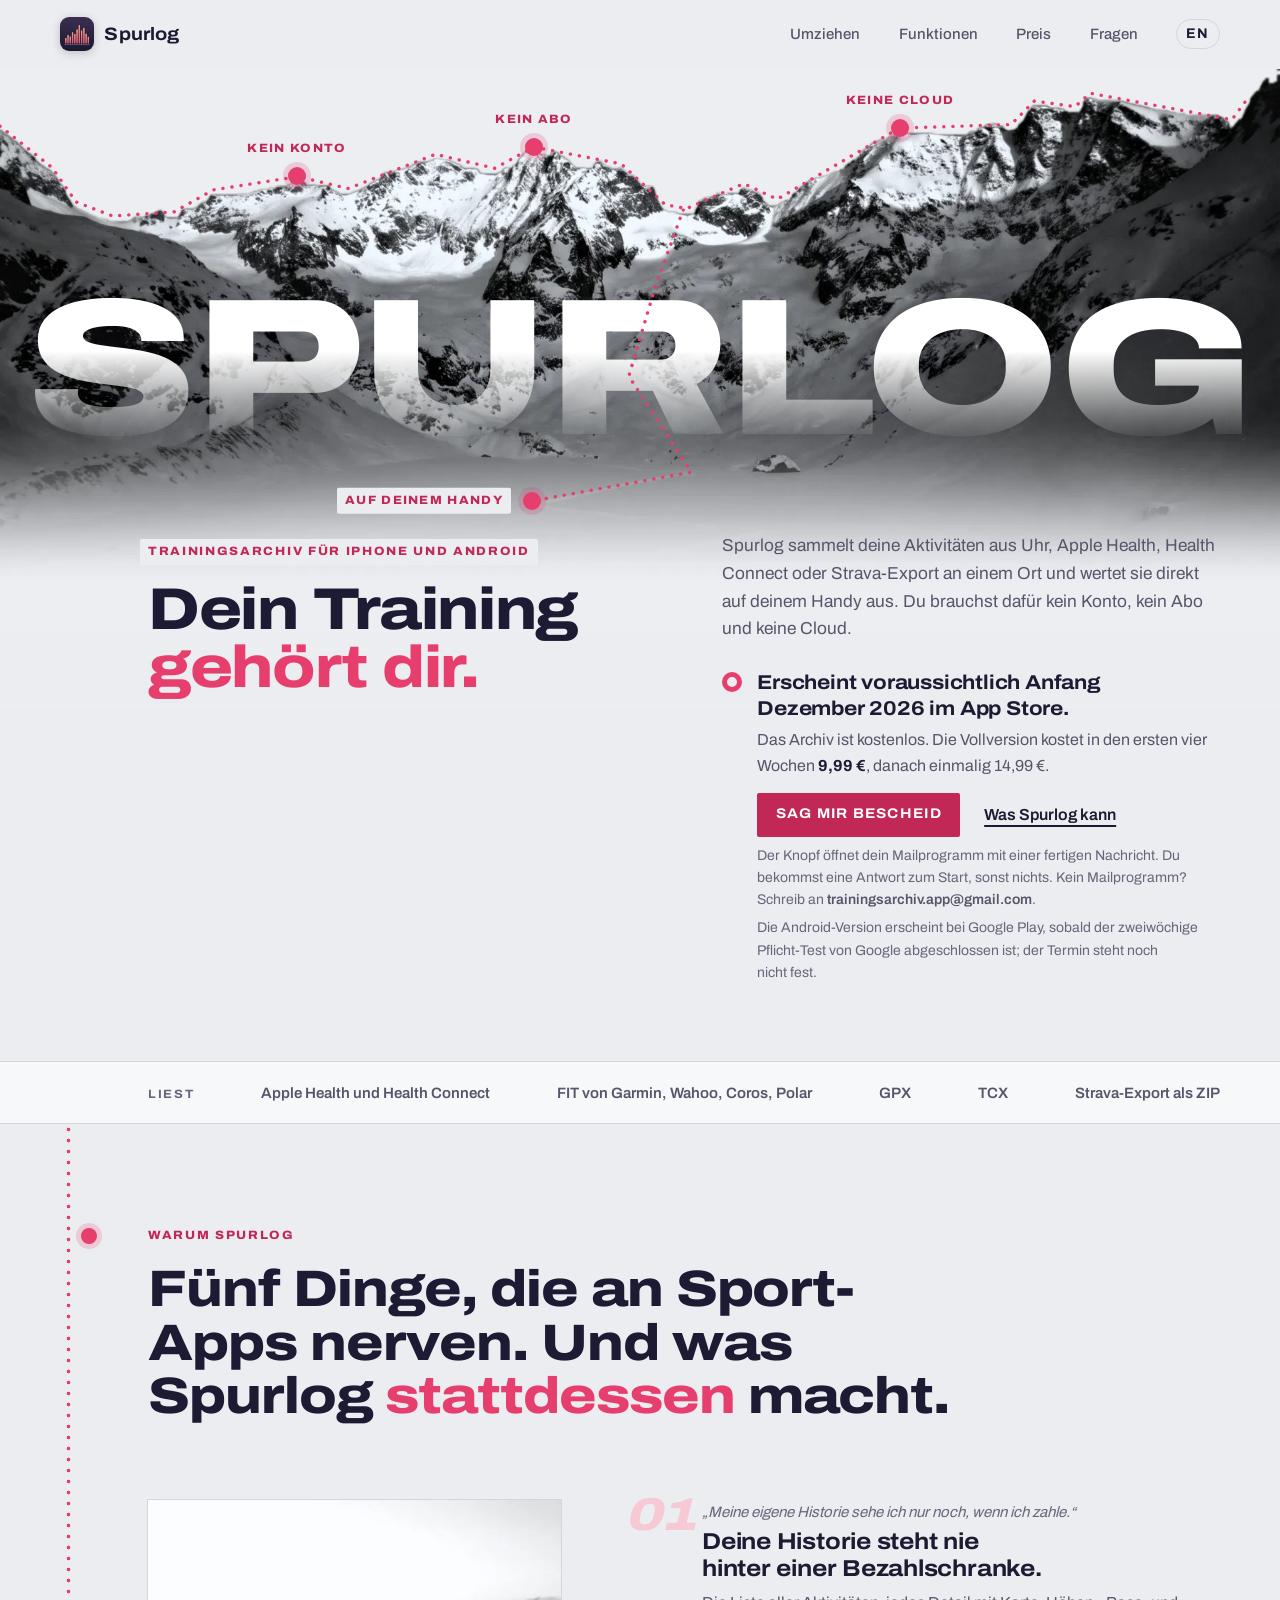
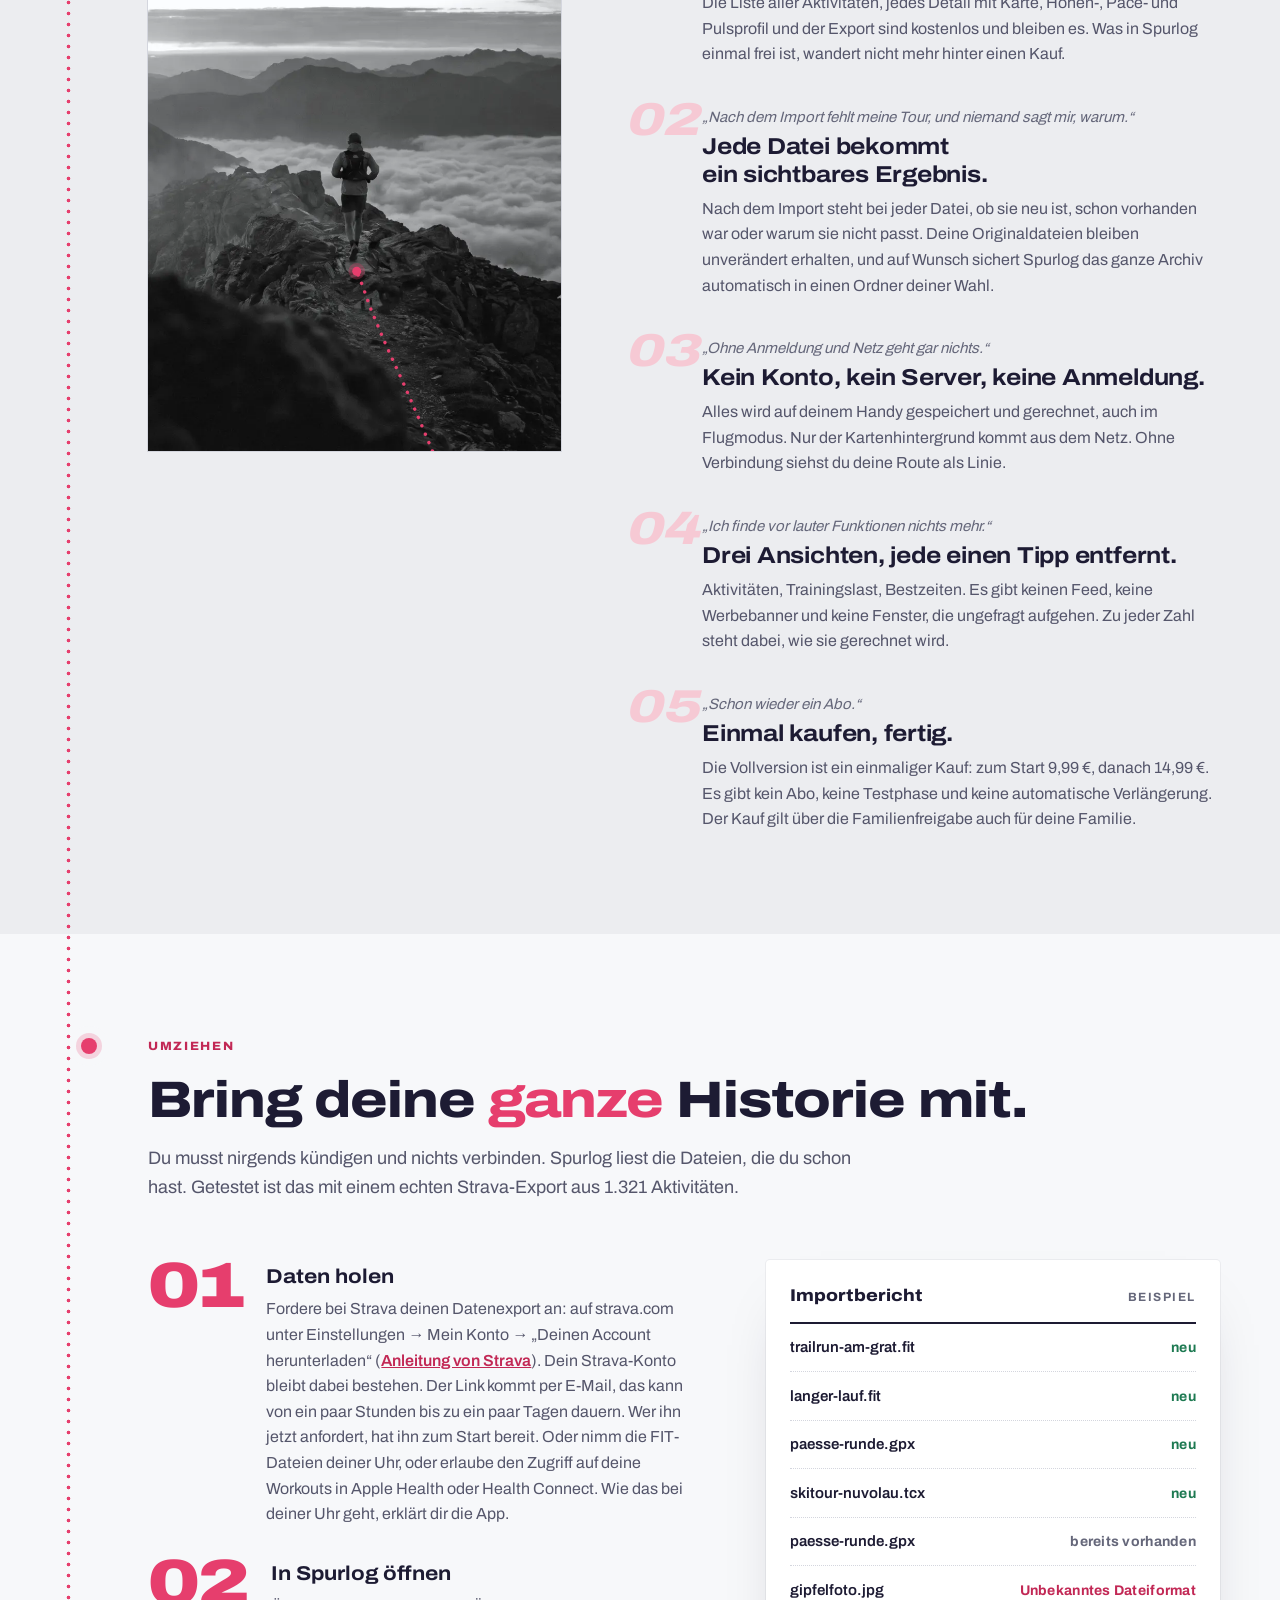
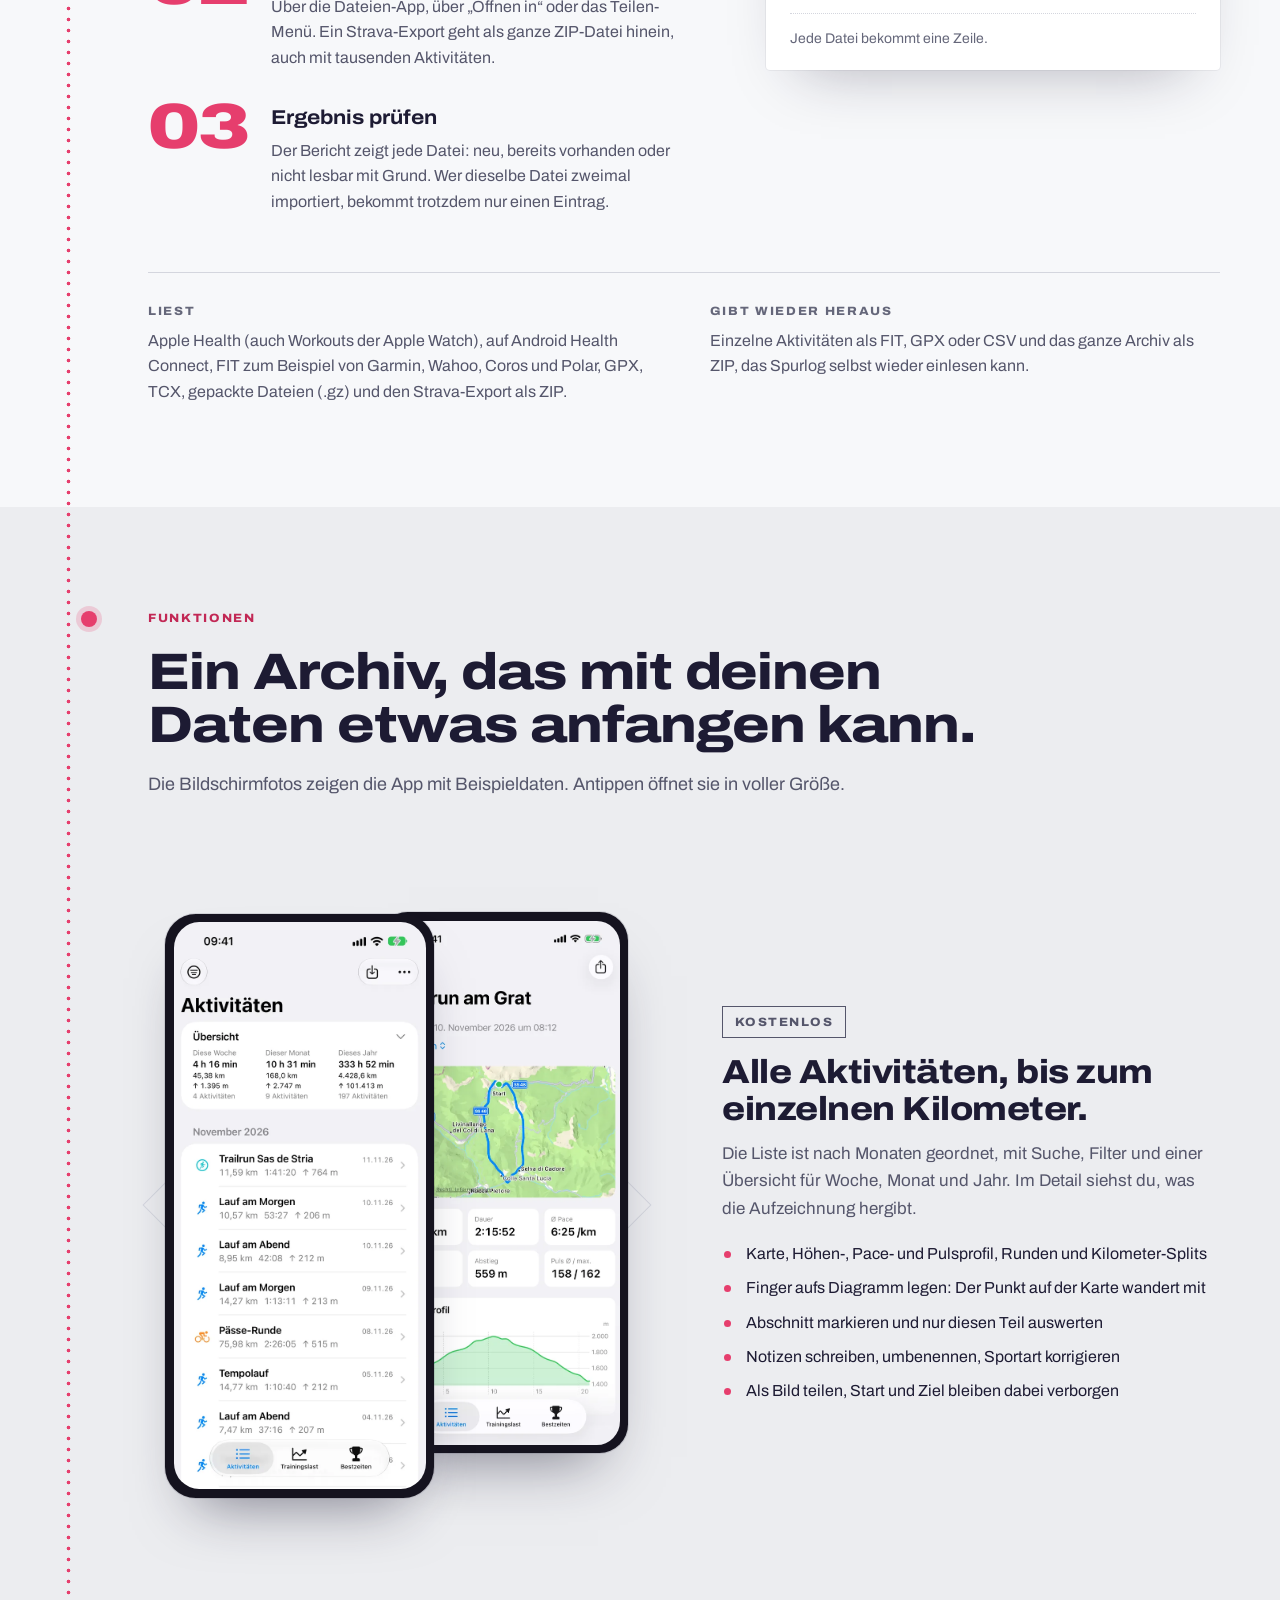
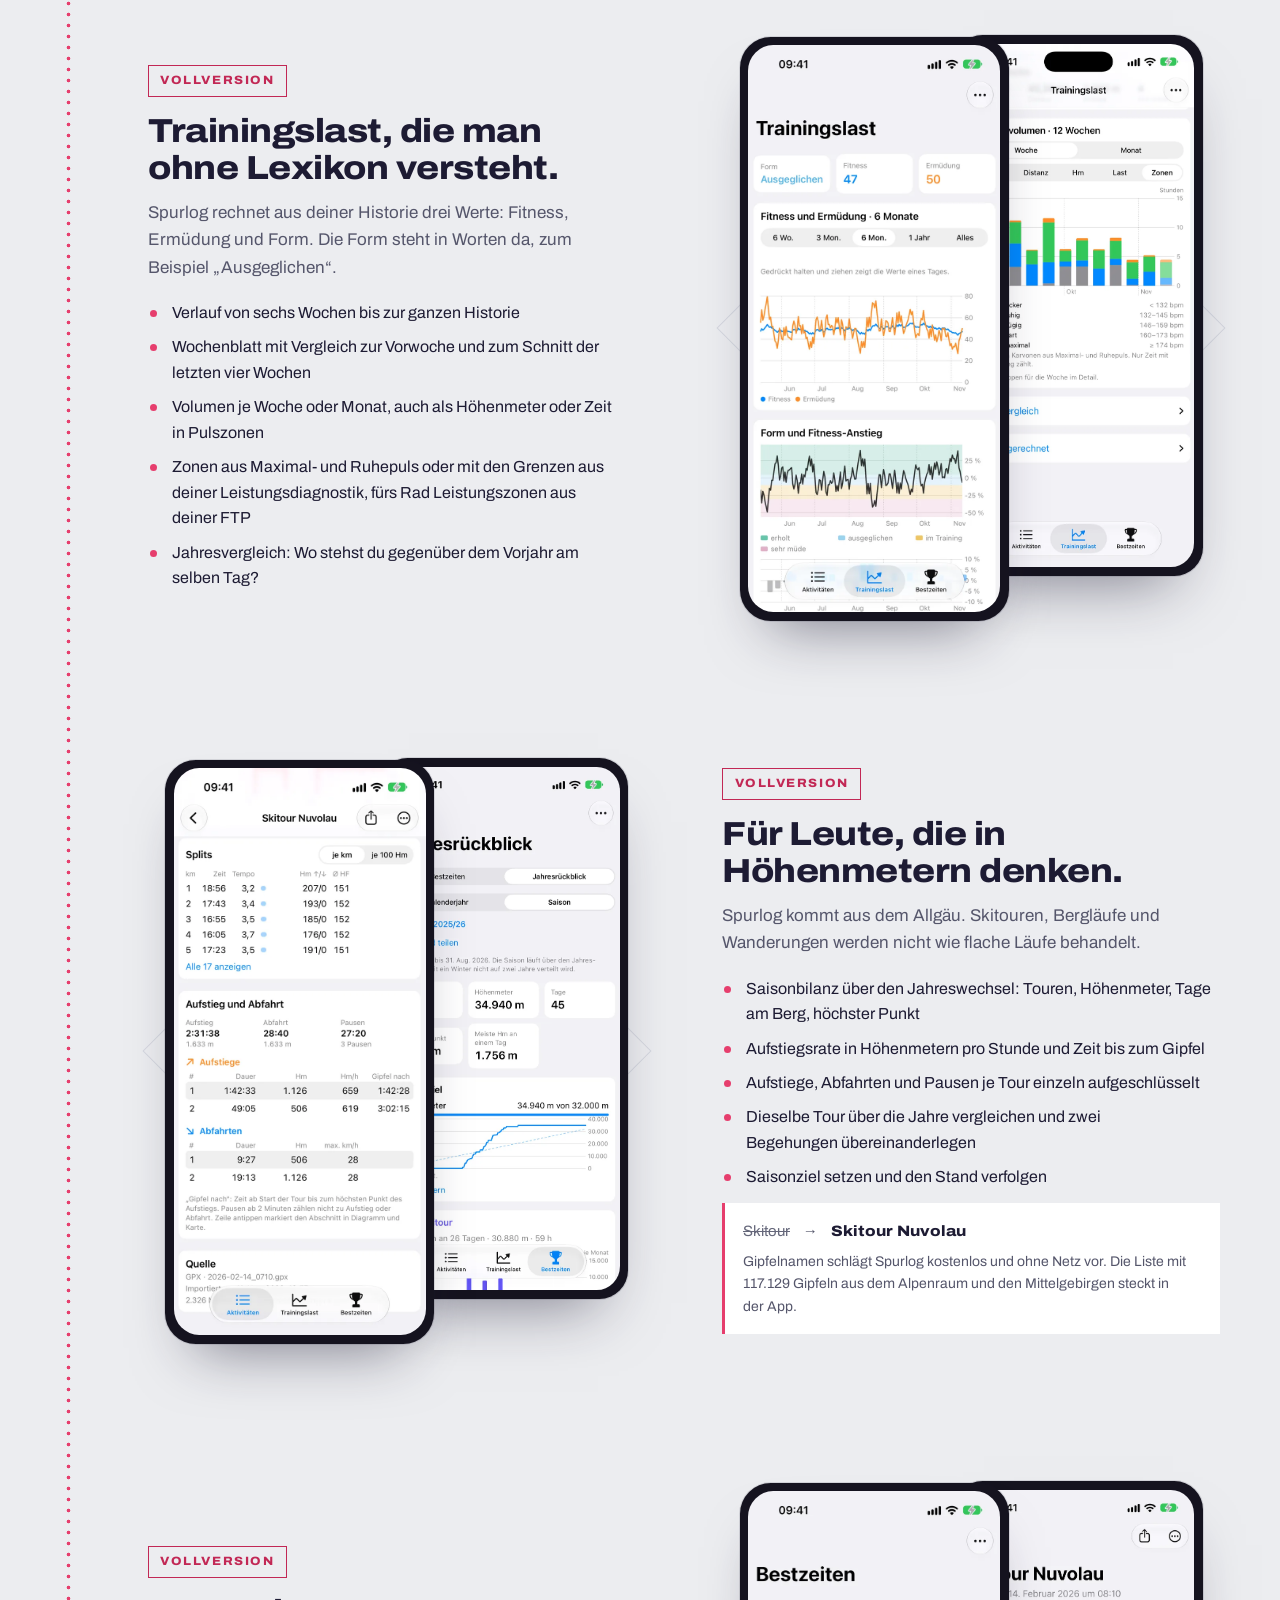
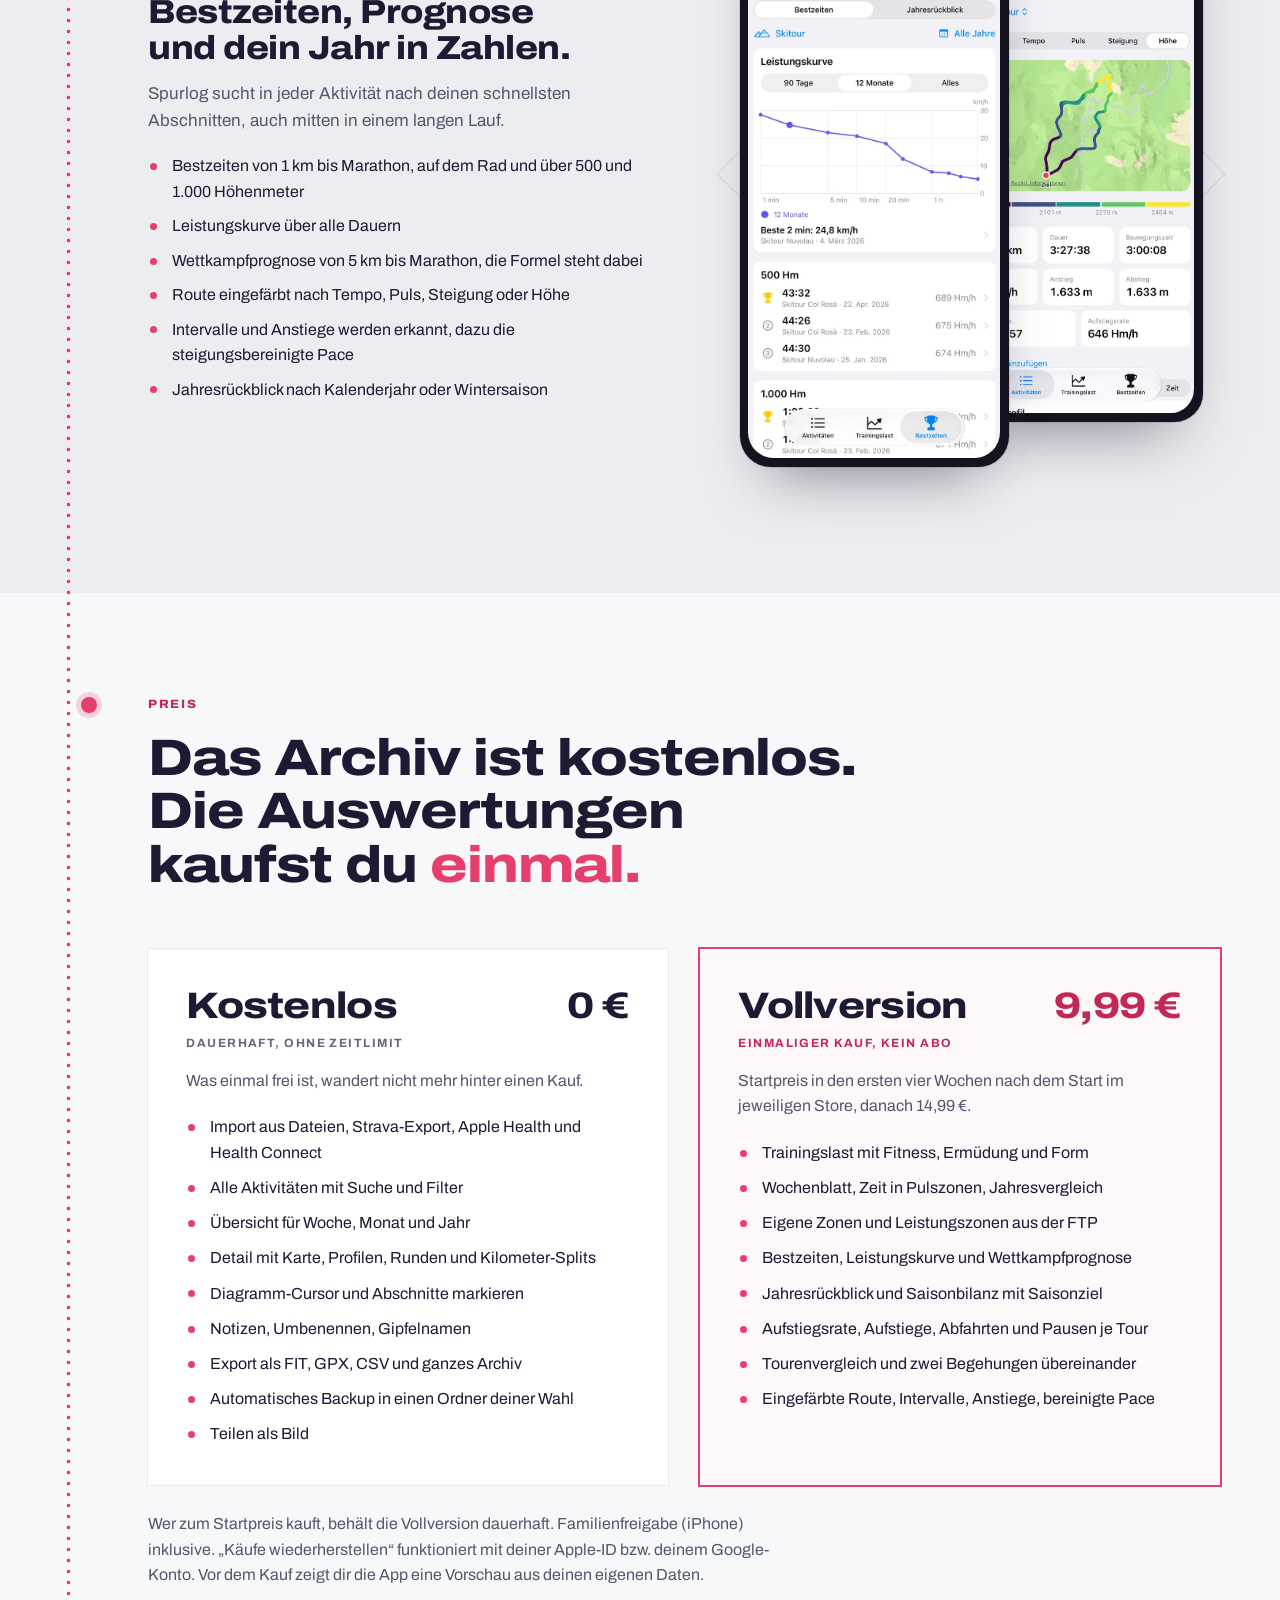
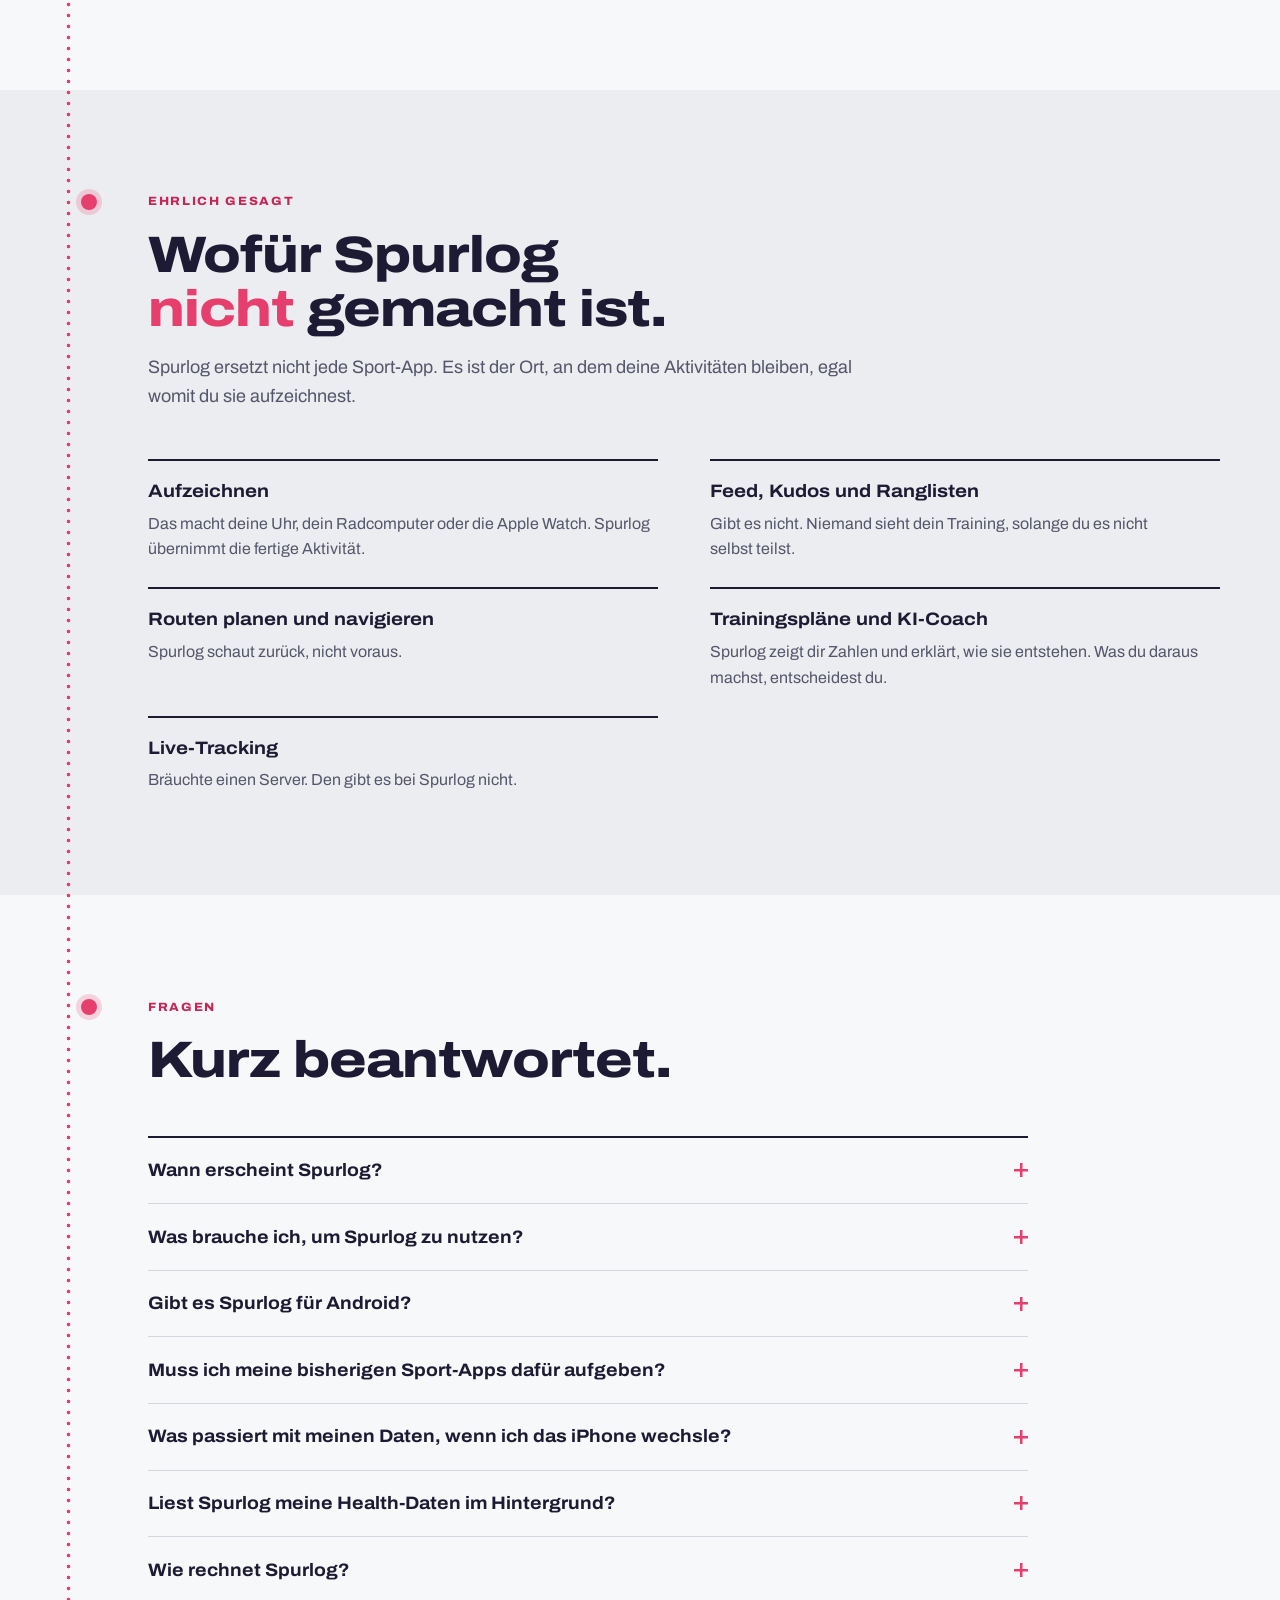
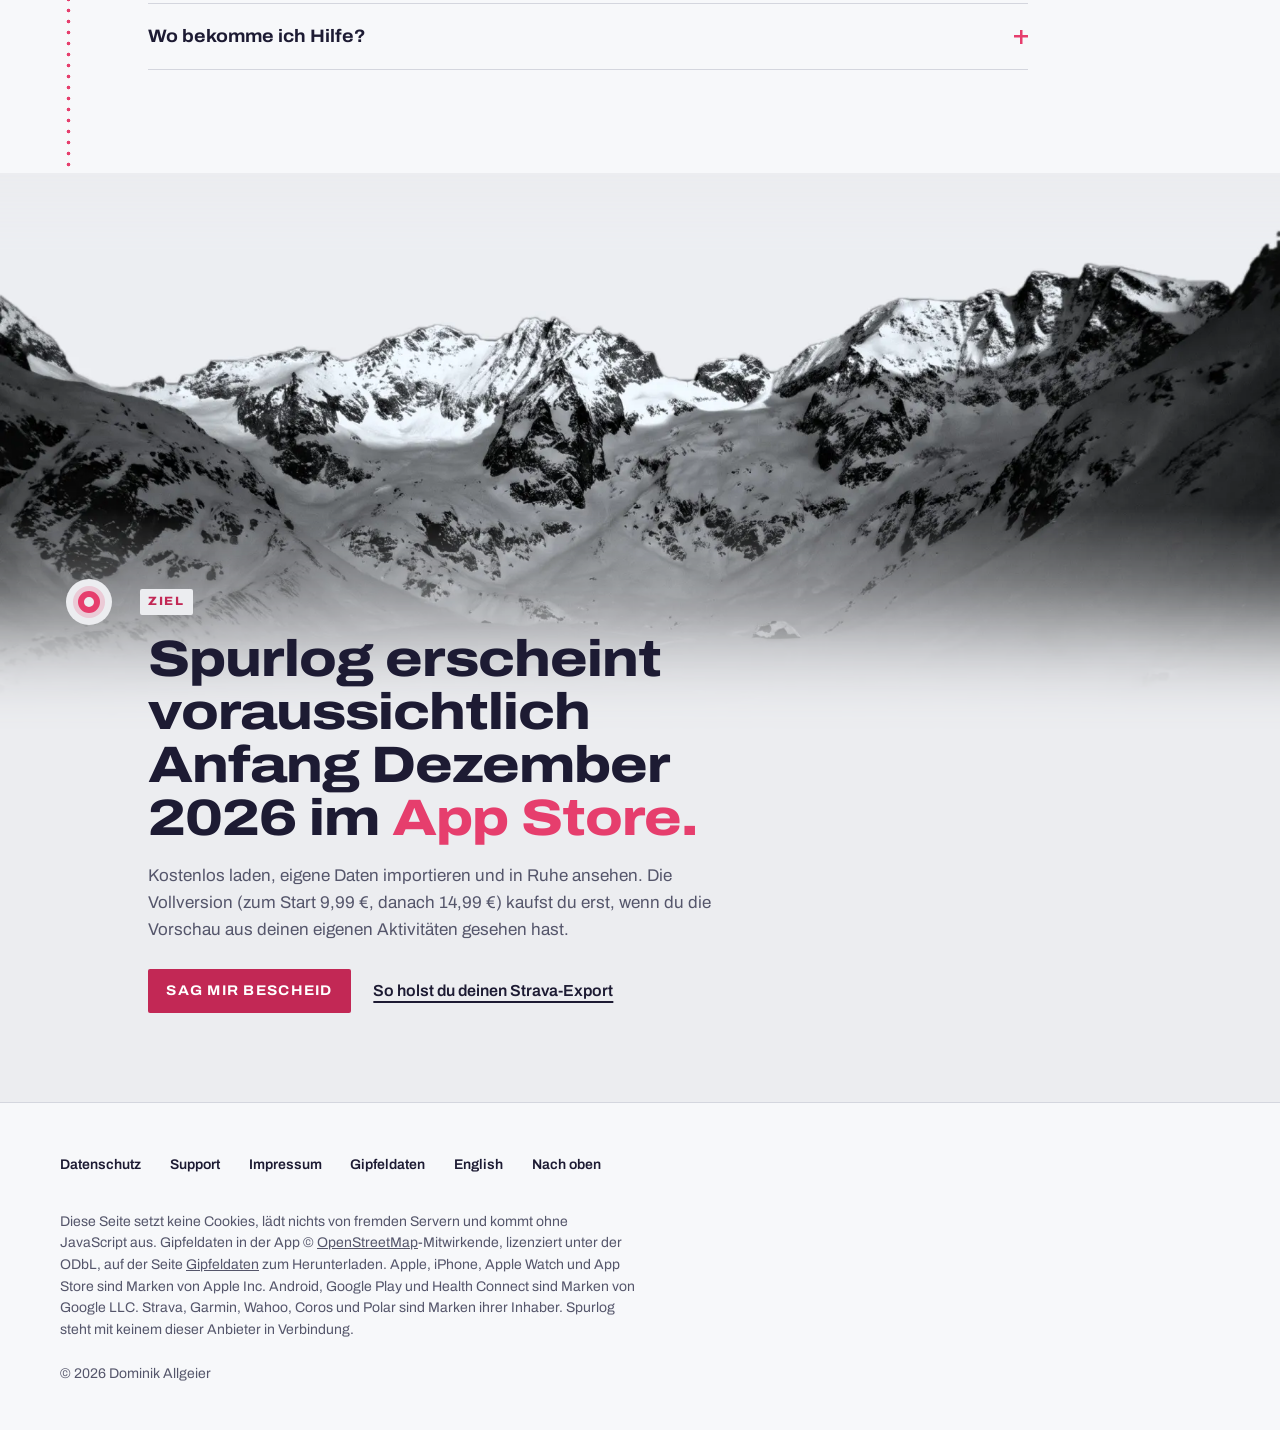
==== index.html @ dfaadf1f "Startseite: Handlung vor dem Start, einheitliche Angaben, Popover, stehende Kopfzeile - „Sag mir Bes" ====
<!DOCTYPE html>
<!-- STORE-SCHALTER: ios/android jeweils "bald" (Hinweis) oder "da" (Link aktiv). Vor dem Umschalten Links unten prüfen (Suche: STORE-LINK).
     PREIS-SCHALTER: data-preis="vor" (vor dem Start), "start" (Einführungspreis läuft, Enddatum sichtbar) oder "voll" (regulärer Preis).
     Beträge und Enddatum stehen an den Stellen mit dem Kommentar PREIS. Der voraussichtliche Starttermin steht bei STARTTERMIN.
     Dieselben Schalter gibt es in en/index.html. -->
<html lang="de" data-ios="bald" data-android="bald" data-preis="vor">
<head>
<meta charset="utf-8">
<meta name="viewport" content="width=device-width, initial-scale=1, viewport-fit=cover">
<title>Spurlog – Trainingsarchiv für iPhone und Android</title>
<meta name="description" content="Spurlog sammelt deine Aktivitäten an einem Ort und wertet sie direkt auf deinem Smartphone aus. Ohne Konto, ohne Abo, ohne Cloud.">
<meta name="theme-color" content="#ECEDF0">
<meta property="og:type" content="website">
<meta property="og:site_name" content="Spurlog">
<meta property="og:title" content="Spurlog – Trainingsarchiv für iPhone und Android">
<meta property="og:description" content="Spurlog sammelt deine Aktivitäten an einem Ort und wertet sie direkt auf deinem Smartphone aus. Ohne Konto, ohne Abo, ohne Cloud.">
<meta property="og:url" content="https://spurlog.app/">
<meta property="og:locale" content="de_DE">
<meta property="og:locale:alternate" content="en_US">
<meta property="og:image" content="https://spurlog.app/img/og-de.jpg">
<meta property="og:image:width" content="1200">
<meta property="og:image:height" content="630">
<meta property="og:image:alt" content="Spurlog-Logo vor einem verschneiten Bergpanorama, Untertitel: Trainingsarchiv für iPhone und Android">
<meta name="twitter:card" content="summary_large_image">
<meta name="twitter:title" content="Spurlog – Trainingsarchiv für iPhone und Android">
<meta name="twitter:description" content="Spurlog sammelt deine Aktivitäten an einem Ort und wertet sie direkt auf deinem Smartphone aus. Ohne Konto, ohne Abo, ohne Cloud.">
<meta name="twitter:image" content="https://spurlog.app/img/og-de.jpg">
<link rel="canonical" href="https://spurlog.app/">
<link rel="alternate" hreflang="de" href="https://spurlog.app/">
<link rel="alternate" hreflang="en" href="https://spurlog.app/en/">
<link rel="alternate" hreflang="x-default" href="https://spurlog.app/en/">
<link rel="icon" href="img/favicon.png">
<link rel="apple-touch-icon" href="img/apple-touch-icon.png">
<link rel="preload" href="fonts/archivo-latin-wdth-normal.woff2" as="font" type="font/woff2" crossorigin>
<style>
/* Layout: Ein Bergpanorama trägt die Marke, eine punktierte Route läuft vom Grat
   als Leitlinie durch die ganze Seite und endet am Ziel. */
@font-face{font-family:"Archivo";src:url(fonts/archivo-latin-wdth-normal.woff2) format("woff2");font-weight:100 900;font-stretch:62% 125%;font-display:swap}
:root{
  --paper:#ECEDF0; --paper-hi:#F7F8FA; --card:#FFFFFF;
  --ink:#1D1B33; --ink-2:#55566B; --ink-3:#65677A; --line:#D4D6DE;
  --route:#E63E6D; --route-deep:#C22855; --route-press:#A61F47; --route-pale:#F6C9D4;
  --display:"Archivo","Helvetica Neue",Arial,sans-serif;
  --body:"Archivo","Helvetica Neue",Arial,sans-serif;
  --gutter:max(20px,env(safe-area-inset-left,0px));
  --gutter-r:max(20px,env(safe-area-inset-right,0px));
  --spine:0px;
  --ease:cubic-bezier(.22,.8,.26,1);
  color-scheme:light;
}
@media (min-width:900px){:root{--gutter:max(40px,env(safe-area-inset-left,0px));--gutter-r:max(40px,env(safe-area-inset-right,0px));--spine:88px}}
*,*::before,*::after{box-sizing:border-box}
html{scroll-behavior:smooth;scroll-padding-top:4.5rem;-webkit-text-size-adjust:100%;-webkit-tap-highlight-color:transparent;background:var(--paper)}
body{margin:0;background:var(--paper);color:var(--ink);font-family:var(--body);font-size:1.0625rem;line-height:1.6;font-stretch:100%;-webkit-font-smoothing:antialiased;text-rendering:optimizeLegibility;overflow-x:clip}
img{max-width:100%;height:auto;display:block}
h1,h2,h3,p,ul,ol,dl,dd,figure{margin:0}
ul,ol{padding:0;list-style:none}
a{color:inherit}
:focus-visible{outline:3px solid var(--route);outline-offset:3px;border-radius:4px}
::selection{background:var(--route-pale);color:var(--ink)}
p,li,dd{text-wrap:pretty}
.skip{position:absolute;left:-999px;top:8px;background:var(--ink);color:#fff;padding:.6em 1em;border-radius:6px;z-index:20}
.skip:focus{left:var(--gutter)}
.wrap{max-width:1240px;margin-inline:auto;padding-left:var(--gutter);padding-right:var(--gutter-r)}

/* Kopf */
/* Die Kopfzeile bleibt beim Scrollen stehen. Der Himmel des Fotos hat die Papierfarbe, deshalb fällt die Fläche am Seitenanfang nicht auf. */
.top{position:sticky;top:0;z-index:10;background:var(--paper)}
@supports (animation-timeline:scroll()){
  .top{animation:topline linear both;animation-timeline:scroll();animation-range:0 160px}
  @keyframes topline{from{box-shadow:0 1px 0 transparent}to{box-shadow:0 1px 0 var(--line)}}
}
.top .wrap{display:flex;align-items:center;justify-content:space-between;gap:1rem;padding-block:.7rem}
.links{display:flex;align-items:center;gap:clamp(1rem,3vw,2.6rem)}
.brand{display:inline-flex;align-items:center;gap:.65rem;text-decoration:none;font-family:var(--display);font-stretch:112%;font-weight:700;font-size:1.125rem;letter-spacing:.01em;min-height:44px}
.brand img{width:34px;height:34px;border-radius:9px;box-shadow:0 2px 8px rgba(29,27,51,.22)}
.nav{display:flex;align-items:center;gap:clamp(1rem,3vw,2.6rem);font-size:.9375rem;font-weight:500}
.nav a{text-decoration:none;color:var(--ink-2);padding-block:.7rem;position:relative}
.nav a::after{content:"";position:absolute;left:0;right:0;bottom:.45rem;height:2px;background:var(--route);transform:scaleX(0);transform-origin:left;transition:transform .25s var(--ease)}
.nav .soon{color:var(--route-deep);font-weight:700}
.nav .soon{white-space:nowrap}
@media (hover:hover){.nav a:hover{color:var(--ink)}.nav a:hover::after{transform:scaleX(1)}}
/* Schmal: nur das Zeichen als Marke, alle Abschnitte in einer Zeile, die sich seitlich schieben lässt. */
@media (max-width:760px){
  .top .wrap{gap:.5rem;padding-block:.3rem}
  .brand{position:relative;min-width:44px;justify-content:center}
  .brand span{position:absolute;width:1px;height:1px;overflow:hidden;clip-path:inset(50%);white-space:nowrap}
  .nav{flex:1;min-width:0;gap:.4rem;font-size:.875rem}
  .links{flex:1;min-width:0;gap:.6rem;overflow-x:auto;overscroll-behavior-x:contain;scrollbar-width:none;padding-inline:.25rem;scroll-padding-inline:.5rem}
  .links::-webkit-scrollbar{display:none}
  .links a{flex:none;min-width:44px;text-align:center}
}
/* Auf Telefonen entfällt das Zeichen in der Kopfzeile, damit alle vier Abschnitte ohne Wischen sichtbar sind. */
@media (max-width:420px){.brand{display:none}.links{justify-content:space-between}}
@media (max-width:350px){.nav{font-size:.8125rem}.links{gap:.3rem}}
.nav .lang{display:inline-flex;align-items:center;justify-content:center;min-width:44px;min-height:44px;padding:0 .55rem;color:var(--ink);font-weight:700;font-size:.875rem;letter-spacing:.08em}
.nav .lang::before{content:"";position:absolute;inset:7px 0;border:1px solid var(--line);border-radius:999px;transition:border-color .2s var(--ease)}
.nav .lang::after{display:none}
@media (hover:hover){.nav .lang:hover::before{border-color:var(--ink-3)}}


/* Erster Bildschirm */
.hero{position:relative}
.stage{position:relative;width:100%;max-width:1680px;margin-inline:auto;aspect-ratio:16/9;margin-top:-4.5rem;overflow:hidden}
.scene{position:absolute;top:0;bottom:0;left:50%;aspect-ratio:16/9;transform:translateX(-50%)}
.stage-img{position:absolute;inset:0;width:100%;height:100%;object-fit:cover;-webkit-mask-image:linear-gradient(to bottom,transparent 0,#000 12%,#000 78%,transparent 100%);mask-image:linear-gradient(to bottom,transparent 0,#000 12%,#000 78%,transparent 100%)}
.word{position:absolute;left:0;right:0;top:41%;text-align:center;font-family:var(--display);font-stretch:125%;font-weight:850;font-size:15.2vw;line-height:.8;letter-spacing:-.012em;color:#fff;user-select:none;
  -webkit-mask-image:linear-gradient(to bottom,#000 38%,transparent 96%);mask-image:linear-gradient(to bottom,#000 38%,transparent 96%);text-shadow:0 2px 40px rgba(29,27,51,.12)}
.route{position:absolute;inset:0;width:100%;height:100%;overflow:visible;pointer-events:none}
.route path{fill:none;stroke:var(--route);stroke-width:3.4;stroke-linecap:round;stroke-dasharray:.1 9;vector-effect:non-scaling-stroke}
.pin{position:absolute;transform:translate(-50%,-50%);width:18px;height:18px;border-radius:50%;background:var(--route);box-shadow:0 0 0 5px rgba(230,62,109,.2)}
.pin b{position:absolute;white-space:nowrap;font-family:var(--display);font-stretch:108%;font-size:.75rem;font-weight:800;letter-spacing:.11em;text-transform:uppercase;color:var(--route-deep)}
.pin .up{left:50%;bottom:calc(100% + 9px);transform:translateX(-50%)}
.pin .lt{right:calc(100% + 12px);top:50%;transform:translateY(-50%);background:var(--paper);padding:.3em .65em;border-radius:2px}
.pin .rt{left:calc(100% + 12px);top:50%;transform:translateY(-50%)}
.hero-copy{position:relative;z-index:2;margin-top:-14.4vw;display:grid;gap:clamp(1.5rem,4vw,4rem);grid-template-columns:minmax(0,1.05fr) minmax(0,1fr);align-items:start;padding-bottom:clamp(3rem,6vw,5.5rem);padding-left:calc(var(--gutter) + var(--spine))}
/* Ab 900 px richtet sich die Breite der Bühne auch nach der Fensterhöhe, damit Starttermin und Preis auf Laptops
   im ersten Bildschirm stehen. Ist die Bühne schmaler als das Fenster, laufen ihre Seiten weich aus. */
@media (min-width:900px){
  :root{--stage-cap:min(1680px,max(58vw,(100vh - 330px)*2.39));--stage-fade:min(6%,max(0px,100vw - var(--stage-cap))*100)}
  .stage{max-width:var(--stage-cap);margin-top:max(-4.5rem,48px - min(100vw,var(--stage-cap))*.1024);-webkit-mask-image:linear-gradient(to right,transparent,#000 var(--stage-fade),#000 calc(100% - var(--stage-fade)),transparent);mask-image:linear-gradient(to right,transparent,#000 var(--stage-fade),#000 calc(100% - var(--stage-fade)),transparent)}
  .word{font-size:min(15.2vw,var(--stage-cap)*.152)}
  .hero-copy{margin-top:max(-14.4vw,var(--stage-cap)*-.144)}
}
.kicker{font-family:var(--display);font-stretch:108%;font-size:.75rem;font-weight:800;letter-spacing:.14em;text-transform:uppercase;color:var(--route-deep);margin-bottom:1rem}
/* Beschriftungen, die über dem Foto liegen, bekommen eine Papierfläche, damit der Kontrast nicht vom Bild abhängt. */
@media (min-width:900px){.hero-copy .kicker,.goal .way{width:fit-content;background:var(--paper);padding:.3em .7em;margin-left:-.7em;border-radius:2px}
  .hero-copy .kicker{margin-top:.4rem}}
h1{font-family:var(--display);font-stretch:118%;font-weight:800;font-size:clamp(2.5rem,4.6vw,4.1rem);line-height:.98;letter-spacing:-.022em;text-wrap:balance}
h1 em{font-style:normal;color:var(--route)}
.lede{font-size:clamp(1.0625rem,1.35vw,1.1875rem);color:var(--ink-2);max-width:34em}
.cta-row{display:flex;flex-wrap:wrap;align-items:center;gap:.9rem 1.4rem;margin-top:1.6rem}
.store{display:inline-flex;align-items:center;gap:.6rem;background:var(--route-deep);color:#fff;font-family:var(--display);font-stretch:108%;font-weight:700;font-size:.875rem;letter-spacing:.09em;text-transform:uppercase;padding:1rem 1.6rem;border-radius:2px;text-decoration:none;box-shadow:0 10px 24px -10px rgba(194,40,85,.7);user-select:none}
.store::before{content:"";width:8px;height:8px;border-radius:50%;background:#fff;box-shadow:0 0 0 4px rgba(255,255,255,.3)}
a.store{transition:transform .12s var(--ease),background .2s}
a.store:active{transform:scale(.97)}
@media (hover:hover){a.store:hover{background:var(--route-press)}}
.more{display:inline-flex;align-items:center;min-height:44px;font-weight:600;font-size:1rem;text-decoration:underline;text-decoration-thickness:2px;text-underline-offset:.3em}
@media (hover:hover){.more:hover{color:var(--route-deep);text-decoration-color:var(--route)}}

/* Startstatus vor der Veröffentlichung: ein Wegpunkt, der noch vor dir liegt. Kein Knopf. */
.launch{position:relative;margin-top:1.6rem;padding-left:2.2rem;max-width:34em}
.launch::before{content:"";position:absolute;left:0;top:.2rem;width:20px;height:20px;border-radius:50%;border:5px solid var(--route)}
.launch-when{font-family:var(--display);font-stretch:112%;font-weight:700;font-size:1.25rem;line-height:1.3;letter-spacing:-.01em;text-wrap:balance}
.launch-note{margin-top:.4rem;color:var(--ink-2);font-size:1rem;max-width:36em}
.launch-note b{color:var(--ink);font-weight:700;font-variant-numeric:tabular-nums}
.launch-actions{display:flex;flex-wrap:wrap;align-items:flex-start;gap:.3rem 1.5rem;margin-top:.9rem}
.notify{display:inline-flex;align-items:center;min-height:44px;padding:0 1.15rem;border-radius:2px;background:var(--route-deep);color:#fff;font-family:var(--display);font-stretch:108%;font-weight:700;font-size:.875rem;letter-spacing:.09em;text-transform:uppercase;text-decoration:none;transition:background .2s}
@media (hover:hover){.notify:hover{background:var(--route-press)}}
.launch-fine{margin-top:.5rem;font-size:.875rem;color:var(--ink-3);max-width:36em}
.launch-fine b{font-weight:600;color:var(--ink-2);user-select:all}
.launch-fine + .launch-fine{margin-top:.35rem}
.steps a{color:var(--route-deep);font-weight:600}
.launch + .cta-row{margin-top:1.3rem}
html[data-ios="bald"][data-android="bald"] .hero .cta-row{display:none}

/* Leitlinie und Wegpunkte */
main{position:relative}
.trail{position:relative}
.trail::before{content:"";position:absolute;top:0;bottom:0;left:calc(var(--gutter) + 26px);width:5px;background-image:radial-gradient(circle,var(--route) 1.7px,transparent 2.1px);background-size:5px 11px;background-repeat:repeat-y;z-index:1;pointer-events:none}
@media (max-width:899px){.trail::before{display:none}}
@media (min-width:1320px){.trail::before{left:calc(50% - 620px + 40px + 26px)}}
.sec{position:relative;padding-block:clamp(3.5rem,8vw,7rem);overflow-x:clip}
.sec .wrap{position:relative;padding-left:calc(var(--gutter) + var(--spine))}
.way{position:relative;display:flex;align-items:center;gap:.8rem;font-family:var(--display);font-stretch:108%;font-size:.75rem;font-weight:800;letter-spacing:.14em;text-transform:uppercase;color:var(--route-deep);margin-bottom:1.1rem}
.way::before{content:"";flex:none;width:16px;height:16px;border-radius:50%;background:var(--route);box-shadow:0 0 0 5px rgba(230,62,109,.2)}
@media (min-width:900px){.way::before{position:absolute;left:calc(-1 * var(--spine) + 20.5px);top:50%;transform:translateY(-50%);box-shadow:0 0 0 5px rgba(230,62,109,.2),0 0 0 12px var(--paper)}
  .sec.white .way::before{box-shadow:0 0 0 5px rgba(230,62,109,.2),0 0 0 12px var(--paper-hi)}}
h2{font-family:var(--display);font-stretch:118%;font-weight:800;font-size:clamp(1.95rem,4vw,3.3rem);line-height:1.04;letter-spacing:-.02em;text-wrap:balance;max-width:18em}
h2 em{font-style:normal;color:var(--route)}
.sec-lede{margin-top:1.1rem;color:var(--ink-2);max-width:40em;font-size:1.125rem}
.sec-lede a{color:var(--route-deep);font-weight:600}
.white{background:var(--paper-hi)}

/* Liest */
.reads{border-block:1px solid var(--line);background:var(--paper-hi)}
.reads .wrap{display:flex;flex-wrap:wrap;align-items:baseline;gap:.5rem 1.8rem;padding-block:1.15rem;font-size:.9375rem;padding-left:calc(var(--gutter) + var(--spine))}
@media (min-width:1040px){.reads .wrap{justify-content:space-between}}
.reads b{font-family:var(--display);font-stretch:108%;font-size:.75rem;letter-spacing:.14em;text-transform:uppercase;color:var(--ink-3)}
.reads span{font-weight:600;color:var(--ink-2)}

/* Warum */
.why{display:grid;grid-template-columns:minmax(0,.82fr) minmax(0,1.18fr);gap:clamp(2rem,5vw,5rem);align-items:start;margin-top:clamp(3rem,6vw,5rem)}
.whypic{position:sticky;top:5.5rem;aspect-ratio:3/4;overflow:hidden;background:#1B1B22;box-shadow:0 0 0 1px var(--line)}
.whypic img{width:100%;height:100%;object-fit:cover;object-position:50% 50%}
.whypic svg{position:absolute;inset:0;width:100%;height:100%;pointer-events:none}
.whypic path{fill:none;stroke:var(--route);stroke-width:3.4;stroke-linecap:round;stroke-dasharray:.1 9;vector-effect:non-scaling-stroke}
.whypic circle{fill:var(--route)}
.whypic .halo{fill:rgba(230,62,109,.28)}
.gripes{display:grid;gap:clamp(1.6rem,3vw,2.4rem);counter-reset:g}
.gripes li{position:relative;padding-left:clamp(3.4rem,6vw,4.8rem);counter-increment:g}
.gripes li::before{content:"0" counter(g);position:absolute;left:0;top:-.5rem;font-family:var(--display);font-stretch:125%;font-weight:850;font-style:italic;font-size:clamp(2rem,3.6vw,2.9rem);line-height:1;color:var(--route-pale)}
.gripes q{display:block;quotes:"„" "“";font-size:.9375rem;color:var(--ink-3);font-style:italic;margin-bottom:.25rem}
.gripes h3{font-family:var(--display);font-stretch:112%;font-weight:700;font-size:clamp(1.125rem,1.8vw,1.4375rem);line-height:1.2;letter-spacing:-.01em;text-wrap:balance}
.gripes p{margin-top:.45rem;color:var(--ink-2);font-size:1rem;max-width:36em}

/* Umziehen */
.move{display:grid;grid-template-columns:minmax(0,1.1fr) minmax(0,.9fr);gap:clamp(2rem,5vw,4.5rem);align-items:start;margin-top:clamp(2.2rem,5vw,3.6rem)}
.steps{display:grid;gap:1.9rem}
.steps li{display:grid;grid-template-columns:auto minmax(0,1fr);gap:1.1rem 1.4rem;align-items:start}
.steps .n{font-family:var(--display);font-stretch:125%;font-weight:900;font-size:clamp(2.6rem,5vw,4rem);line-height:.82;color:var(--route);letter-spacing:-.03em;min-width:1.5em}
.steps h3{font-family:var(--display);font-stretch:112%;font-weight:700;font-size:1.25rem}
.steps p{color:var(--ink-2);margin-top:.3rem;font-size:1rem}
.report{background:var(--card);border-radius:4px;box-shadow:0 30px 60px -34px rgba(29,27,51,.35),0 0 0 1px rgba(29,27,51,.05);padding:1.4rem 1.5rem 1.2rem}
.report header{display:flex;justify-content:space-between;align-items:baseline;gap:1rem;padding-bottom:.8rem;border-bottom:2px solid var(--ink)}
.report header b{font-family:var(--display);font-stretch:112%;font-weight:800;font-size:1.0625rem}
.report header span,.sample{font-size:.75rem;font-weight:700;letter-spacing:.13em;text-transform:uppercase;color:var(--ink-3)}
.report li{display:flex;justify-content:space-between;align-items:baseline;gap:1rem;padding-block:.72rem;border-bottom:1px dotted var(--line);font-size:.9375rem;font-variant-numeric:tabular-nums}
.report li span:first-child{min-width:0;overflow-wrap:anywhere;font-weight:600}
.st{flex:none;font-size:.875rem;font-weight:700;letter-spacing:.02em}
.st.err{flex:0 1 auto;text-align:right}
.st.new{color:#1E7A52}.st.dup{color:var(--ink-3)}.st.err{color:var(--route-deep)}
.report footer{padding-top:.85rem;font-size:.875rem;color:var(--ink-3)}
.io{display:grid;grid-template-columns:repeat(2,minmax(0,1fr));gap:1.4rem clamp(1.5rem,4vw,3.5rem);margin-top:clamp(2.4rem,5vw,3.6rem);padding-top:1.8rem;border-top:1px solid var(--line)}
.io dt{font-family:var(--display);font-stretch:108%;font-size:.75rem;font-weight:800;letter-spacing:.14em;text-transform:uppercase;color:var(--ink-3);margin-bottom:.4rem}
.io dd{color:var(--ink-2);font-size:1rem}

/* Funktionen */
.feat{display:grid;grid-template-columns:minmax(0,1fr) minmax(0,1fr);gap:clamp(2rem,6vw,6rem);align-items:center;margin-top:clamp(3rem,7vw,6rem)}
.feat:nth-of-type(even) .shots{order:2}
.shots{position:relative;display:flex;justify-content:center;align-items:flex-end;gap:0;padding-block:1.5rem;isolation:isolate}
.shots::before{content:"";position:absolute;z-index:-2;left:50%;top:50%;width:min(78%,360px);aspect-ratio:1;border:1px solid var(--line);transform:translate(-50%,-50%) rotate(45deg)}
.shots::after{content:"";position:absolute;z-index:-2;left:50%;top:50%;width:min(58%,270px);aspect-ratio:1;background:#fff;transform:translate(-50%,-50%) rotate(45deg);opacity:.75}
.phone{position:relative;display:block;width:min(54%,270px);cursor:zoom-in;transition:transform .25s var(--ease);aspect-ratio:660/1434;border-radius:11.5% / 5.3%;background:#15131f;padding:1.7%;box-shadow:0 34px 60px -30px rgba(29,27,51,.55),0 0 0 1px rgba(29,27,51,.12)}
.phone img{width:100%;height:100%;object-fit:cover;border-radius:10% / 4.6%}
.phone + .phone{width:min(50%,250px);margin-left:-11%;margin-bottom:9%;z-index:-1}
@media (hover:hover){.phone:hover{transform:translateY(-6px)}}
/* Bildschirmfoto in voller Größe: natives Popover, ohne JavaScript. Esc und ein Klick daneben schließen es,
   der Fokus kehrt zum Bild zurück, und es entsteht kein Eintrag im Verlauf. */
button.phone{appearance:none;-webkit-appearance:none;border:0;font:inherit;color:inherit}
.zoom{display:none}
.zoom:popover-open{display:block;position:fixed;inset:0;margin:auto;width:fit-content;height:fit-content;max-width:calc(100vw - 2rem);max-height:100vh;max-height:100dvh;padding:0;border:0;background:transparent;color:#fff;overflow:auto;overscroll-behavior:contain}
.zoom::backdrop{background:rgba(29,27,51,.9)}
.zoom figure{display:grid;justify-items:center;gap:.6rem;padding-bottom:1rem}
.zoom figcaption{position:sticky;top:0;z-index:1;display:flex;flex-wrap:wrap;align-items:center;justify-content:center;gap:.3rem 1.2rem;width:100%;padding:.6rem .8rem;background:rgba(29,27,51,.94);color:#fff;font-size:.9375rem;text-align:center}
.zoom img{width:min(440px,100vw - 2rem);border-radius:14px;box-shadow:0 30px 80px -20px rgba(0,0,0,.6)}
.zoom .close{appearance:none;-webkit-appearance:none;border:0;background:transparent;cursor:pointer;display:inline-flex;align-items:center;min-height:44px;padding:0 1.1rem;border-radius:2px;box-shadow:inset 0 0 0 2px #fff;color:#fff;font-family:var(--display);font-stretch:108%;font-weight:700;font-size:.875rem;letter-spacing:.09em;text-transform:uppercase}
.zoom .close:focus-visible{outline-color:#fff}
@media (hover:hover){.zoom .close:hover{background:#fff;color:var(--ink)}}
.tag{display:inline-block;font-family:var(--display);font-stretch:108%;font-size:.75rem;font-weight:800;letter-spacing:.13em;text-transform:uppercase;padding:.34rem .7rem;border:1.5px solid currentColor;color:var(--ink-2);margin-bottom:1rem}
.tag.full{color:var(--route-deep)}
.feat h3{font-family:var(--display);font-stretch:112%;font-weight:800;font-size:clamp(1.5rem,2.6vw,2.15rem);line-height:1.1;letter-spacing:-.015em;text-wrap:balance}
.feat p{margin-top:.8rem;color:var(--ink-2)}
.ticks{margin-top:1.2rem;display:grid;gap:.55rem}
.ticks li{position:relative;padding-left:1.5rem;font-size:1rem}
.ticks li::before{content:"";position:absolute;left:.1rem;top:.62em;width:7px;height:7px;border-radius:50%;background:var(--route)}
.rename{margin-top:1.5rem;display:flex;flex-wrap:wrap;align-items:center;gap:.5rem .8rem;font-size:.9375rem;color:var(--ink-2);padding:1rem 1.1rem;background:#fff;border-left:3px solid var(--route)}
.rename s{color:var(--ink-3)}
.rename strong{font-family:var(--display);font-stretch:112%;font-weight:800;color:var(--ink)}
.rename small{flex-basis:100%;font-size:.875rem;color:var(--ink-2)}

/* Preis */
.plans{display:grid;grid-template-columns:repeat(2,minmax(0,1fr));gap:clamp(1.2rem,3vw,2rem);margin-top:clamp(2.2rem,5vw,3.6rem);align-items:stretch}
.plan{background:var(--card);padding:clamp(1.5rem,3vw,2.4rem);box-shadow:0 0 0 1px rgba(29,27,51,.06);display:flex;flex-direction:column}
.plan.full{background:#FFF8FA;box-shadow:0 0 0 2px var(--route)}
.plan h3{display:flex;flex-wrap:wrap;justify-content:space-between;align-items:baseline;gap:.3rem 1rem;font-family:var(--display);font-stretch:118%;font-weight:800;font-size:clamp(1.6rem,3vw,2.3rem);letter-spacing:-.02em;line-height:1}
.amount{white-space:nowrap;font-variant-numeric:tabular-nums}
.plan.full .amount{color:var(--route-deep)}
.plan .sub{margin-top:.6rem;font-size:.75rem;font-weight:700;letter-spacing:.12em;text-transform:uppercase;color:var(--ink-3)}
.plan.full .sub{color:var(--route-deep)}
.plan .terms{margin-top:.9rem;color:var(--ink-2);font-size:1rem}
.plan ul{margin-top:1.3rem;display:grid;gap:.6rem;font-size:1rem}
.plan li{position:relative;padding-left:1.5rem}
.plan li::before{content:"";position:absolute;left:.1rem;top:.62em;width:7px;height:7px;border-radius:50%;background:var(--route)}
.plan-note{margin-top:1.6rem;color:var(--ink-2);font-size:1rem;max-width:40em}

/* Nicht gemacht */
.nots{display:grid;grid-template-columns:repeat(2,minmax(0,1fr));gap:1.6rem clamp(1.5rem,4vw,4rem);margin-top:clamp(2rem,4vw,3rem)}
.nots div{padding-top:1rem;border-top:2px solid var(--ink)}
.nots dt{font-family:var(--display);font-stretch:112%;font-weight:700;font-size:1.125rem}
.nots dd{margin-top:.3rem;color:var(--ink-2);font-size:1rem}

/* Fragen */
.faq{margin-top:clamp(2rem,4vw,3rem);border-top:2px solid var(--ink);max-width:880px}
.faq details{border-bottom:1px solid var(--line)}
.faq summary{list-style:none;cursor:pointer;display:flex;justify-content:space-between;align-items:center;gap:1.2rem;padding:1.15rem 0;font-family:var(--display);font-stretch:108%;font-weight:700;font-size:1.125rem;user-select:none}
.faq summary::-webkit-details-marker{display:none}
.faq summary::after{content:"";flex:none;width:14px;height:14px;background:linear-gradient(var(--route),var(--route)) center/100% 2.5px no-repeat,linear-gradient(var(--route),var(--route)) center/2.5px 100% no-repeat;transition:transform .25s var(--ease)}
.faq details[open] summary::after{transform:rotate(45deg)}
.faq p{padding:0 2.2rem 1.3rem 0;color:var(--ink-2);max-width:44em}
.faq a{color:var(--route-deep);font-weight:600}

/* Ziel */
.goal{position:relative;overflow:hidden;background:var(--paper)}
.goal-img{width:100%;max-width:1680px;margin-inline:auto;aspect-ratio:16/7;object-fit:cover;object-position:50% 6%;-webkit-mask-image:linear-gradient(to bottom,transparent,#000 14%,#000 60%,transparent);mask-image:linear-gradient(to bottom,transparent,#000 14%,#000 60%,transparent)}
.goal .wrap{position:relative;margin-top:clamp(-9rem,-12vw,-4rem);padding-left:calc(var(--gutter) + var(--spine));padding-bottom:clamp(3rem,7vw,6rem)}
/* Der Abschnitt beginnt mit dem Foto; ein Sprung zu #store soll bei der Überschrift landen. */
#store{scroll-margin-top:calc(-1 * (min(43.75vw,735px) - clamp(4rem,12vw,9rem) - 1.5rem))}
.goal h2{max-width:14em}
.goal p:not(.way):not(.launch-when){margin-top:1rem;color:var(--ink-2);max-width:36em}
.goal .way::after{content:"";position:absolute;left:calc(-1 * var(--spine) + 26px + .7em);bottom:50%;height:200vh;width:5px;background-image:radial-gradient(circle,var(--route) 1.7px,transparent 2.1px);background-size:5px 11px;background-repeat:repeat-y;z-index:-1}
@media (max-width:899px){.goal .way::after{display:none}}
.goal .way::before{width:22px;height:22px;left:calc(-1 * var(--spine) + 17.5px + .7em);background:var(--paper);border:6px solid var(--route)}

/* Fuß */
.foot{background:var(--paper-hi);border-top:1px solid var(--line);color:var(--ink-2);font-size:.875rem}
.foot .wrap{padding-block:2.4rem 2.8rem;display:grid;gap:1.4rem}
.foot nav{display:flex;flex-wrap:wrap;gap:.3rem 1.8rem}
.foot nav a{color:var(--ink);text-decoration:none;font-weight:600;padding-block:.75rem;min-width:44px}
@media (hover:hover){.foot nav a:hover{color:var(--route-deep)}}
.foot p{max-width:72ch;line-height:1.55;color:var(--ink-2)}

/* Bewegung */
@media (prefers-reduced-motion:no-preference){
  .word{animation:rise 1.1s var(--ease) both}
  .route path{animation:draw 1.6s .25s var(--ease) both}
  .pin{animation:pop .5s var(--ease) both}
  .pin:nth-of-type(1){animation-delay:.6s}.pin:nth-of-type(2){animation-delay:.9s}.pin:nth-of-type(3){animation-delay:1.2s}.pin:nth-of-type(4){animation-delay:1.6s}
  @keyframes rise{from{opacity:0;transform:translateY(8%)}to{opacity:1;transform:none}}
  @keyframes draw{from{clip-path:inset(0 100% 0 0)}to{clip-path:inset(0 0 0 0)}}
  @keyframes pop{from{opacity:0;transform:translate(-50%,-50%) scale(.3)}to{opacity:1;transform:translate(-50%,-50%) scale(1)}}
}
@media (prefers-reduced-motion:reduce){html{scroll-behavior:auto}}

/* Schmal */
@media (max-width:899px){
  .stage{aspect-ratio:4/3;margin-top:0}
  .word{font-size:15.5vw;top:48%}
  .hero-copy{grid-template-columns:minmax(0,1fr);margin-top:-16vw;gap:1.3rem}
  .pin{width:13px;height:13px;box-shadow:0 0 0 4px rgba(230,62,109,.2)}
  .pin b{font-size:.6875rem;letter-spacing:.06em}
  .pin:nth-of-type(1) .up{transform:translateX(-30%)}
  .pin:nth-of-type(2) .up{bottom:calc(100% + 18px)}
  .pin.base{display:none}
  .why,.move,.feat{grid-template-columns:minmax(0,1fr)}
  .whypic{position:relative;top:auto;aspect-ratio:1;max-width:26rem;margin-bottom:1.5rem}
  .feat:nth-of-type(even) .shots{order:0}
  .plans,.nots,.io{grid-template-columns:minmax(0,1fr)}
  .goal-img{aspect-ratio:4/3}
  #store{scroll-margin-top:calc(-1 * (75vw - clamp(4rem,12vw,9rem) - 1.5rem))}
  .store{width:100%;justify-content:center}
  .cta-row{align-items:stretch}
  .more{align-self:flex-start}
}

/* Store-Schalter: steuert, welche Knöpfe und Texte sichtbar sind. Umschalten nur im <html>-Tag oben:
   data-ios="bald|da"  data-android="bald|da". Ohne JavaScript, die Seite bleibt statisch. */
html[data-ios="bald"] .ios-da,html[data-ios="da"] .ios-bald,
html[data-android="bald"] .an-da,html[data-android="da"] .an-bald{display:none!important}
.store.alt{background:transparent;color:var(--route-deep);box-shadow:inset 0 0 0 2px var(--route)}
.store.alt::before{background:var(--route);box-shadow:0 0 0 4px rgba(230,62,109,.18)}
@media (hover:hover){a.store.alt:hover{background:var(--route-deep);color:#fff}a.store.alt:hover::before{background:#fff}}

/* Preis-Schalter: data-preis="vor|start|voll" im <html>-Tag. vor = vor dem Start, start = Einführungspreis
   läuft (Enddatum sichtbar), voll = regulärer Preis. Beträge und Datum: Suche PREIS. */
.p-vor,.p-start,.p-voll{display:none}
html[data-preis="vor"] .p-vor,html[data-preis="start"] .p-start,html[data-preis="voll"] .p-voll{display:inline}
</style>
</head>
<body>
<a class="skip" href="#inhalt">Zum Inhalt springen</a>

<header class="top">
  <div class="wrap">
    <a class="brand" href="#" aria-label="Spurlog, zum Seitenanfang"><img src="img/icon-256.png" alt="" width="34" height="34"><span>Spurlog</span></a>
    <nav class="nav" aria-label="Abschnitte">
      <div class="links">
        <a href="#umziehen">Umziehen</a>
        <a href="#funktionen">Funktionen</a>
        <a href="#preis">Preis</a>
        <a href="#fragen">Fragen</a>
        <a class="soon ios-da" href="#store">Laden</a>
      </div>
      <a class="lang" href="en/" hreflang="en" lang="en" aria-label="This page in English">EN</a>
    </nav>
  </div>
</header>

<main id="inhalt">
<section class="hero" aria-labelledby="claim">
  <div class="stage">
    <div class="scene">
      <img class="stage-img" src="img/a-grat.jpg" srcset="img/a-grat-1200.webp 1200w, img/a-grat-1800.webp 1800w, img/a-grat.jpg 2400w" sizes="(max-width:899px) 150vw, (max-width:1680px) 100vw, 1680px" alt="" width="2400" height="1350" fetchpriority="high">
      <p class="word" aria-hidden="true">SPURLOG</p>
      <svg class="route" viewBox="0 0 1600 900" preserveAspectRatio="none" aria-hidden="true">
        <path d="M0 161.5 L65.2 213.3 L94.9 256.1 L140.5 273.8 L217.7 268.5 L266.5 241.2 L372.2 224.5 L435.4 239.4 L544.3 196.6 L618.4 214.1 L667.1 187.5 L776.6 208.7 L831.6 259.6 L858.2 264.5 L929.7 233.3 L971.5 252.8 L1124.1 163.9 L1263.9 159.4 L1293 130 L1343.7 137.1 L1362.7 120.3 L1539.9 153.4 L1562.7 122.6"/>
        <path d="M854 266 L818 366 L786 474 L864 594 L665 630"/>
      </svg>
      <span class="pin" style="left:23.2%;top:24.9%"><b class="up">Kein Konto</b></span>
      <span class="pin" style="left:41.7%;top:20.8%"><b class="up">Kein Abo</b></span>
      <span class="pin" style="left:70.3%;top:18.2%"><b class="up">Keine Cloud</b></span>
      <span class="pin base" style="left:41.55%;top:70%"><b class="lt">Auf deinem Handy</b></span>
    </div>
  </div>
  <div class="wrap hero-copy">
    <div>
      <p class="kicker">Trainingsarchiv für iPhone und Android</p>
      <h1 id="claim">Dein Training <em>gehört dir.</em></h1>
    </div>
    <div>
      <p class="lede">Spurlog sammelt deine Aktivitäten aus Uhr, Apple Health, Health Connect oder Strava-Export an einem Ort und wertet sie direkt auf deinem Handy aus. Du brauchst dafür kein Konto, kein Abo und keine Cloud.</p>
      <div class="launch ios-bald">
        <!-- STARTTERMIN: hier, in den Fragen und im Abschnitt „Ziel“ anpassen -->
        <p class="launch-when">Erscheint voraussichtlich Anfang Dezember 2026 im App Store.</p>
        <!-- PREIS: Startpreis und regulärer Preis -->
        <p class="launch-note">Das Archiv ist kostenlos. Die Vollversion kostet in den ersten vier Wochen <b>9,99 €</b>, danach einmalig 14,99 €.</p>
        <div class="launch-actions">
          <a class="notify" href="mailto:trainingsarchiv.app@gmail.com?subject=Spurlog%3A%20Bescheid%20zum%20Start&amp;body=Bitte%20gib%20mir%20Bescheid%2C%20wenn%20Spurlog%20erscheint.%0A%0AIch%20nutze%3A%20iPhone%20/%20Android">Sag mir Bescheid</a>
          <a class="more" href="#funktionen">Was Spurlog kann</a>
        </div>
        <p class="launch-fine">Der Knopf öffnet dein Mailprogramm mit einer fertigen Nachricht. Du bekommst eine Antwort zum Start, sonst nichts. Kein Mailprogramm? Schreib an <b>trainingsarchiv.app@gmail.com</b>.</p>
        <p class="launch-fine an-bald">Die Android-Version erscheint bei Google Play, sobald der zweiwöchige Pflicht-Test von Google abgeschlossen ist; der Termin steht noch nicht fest.</p>
      </div>
      <div class="cta-row">
        <!-- STORE-LINK App Store: href eintragen, bevor data-ios="da" gesetzt wird -->
        <a class="store ios-da" href="https://apps.apple.com/de/app/APP-STORE-ID">Im App Store laden</a>
        <!-- STORE-LINK Google Play: Anwendungs-ID prüfen, bevor data-android="da" gesetzt wird -->
        <a class="store alt an-da" href="https://play.google.com/store/apps/details?id=com.dominikallgeier.spurlog&amp;hl=de">Bei Google Play laden</a>
        <a class="more ios-da" href="#funktionen">Was Spurlog kann</a>
      </div>
      <p class="launch-note ios-da an-bald">Die Android-Version erscheint bei Google Play, sobald der zweiwöchige Pflicht-Test von Google abgeschlossen ist; der Termin steht noch nicht fest.</p>
    </div>
  </div>
</section>

<div class="reads">
  <div class="wrap">
    <b>Liest</b>
    <span>Apple Health und Health Connect</span>
    <span>FIT von Garmin, Wahoo, Coros, Polar</span>
    <span>GPX</span>
    <span>TCX</span>
    <span>Strava-Export als ZIP</span>
  </div>
</div>

<div class="trail">

<section class="sec" id="warum" aria-labelledby="h-warum">
  <div class="wrap">
    <p class="way">Warum Spurlog</p>
    <h2 id="h-warum">Fünf Dinge, die an Sport-Apps nerven. Und was Spurlog <em>stattdessen</em> macht.</h2>
    <div class="why">
      <figure class="whypic">
        <img src="img/a-trail.jpg" srcset="img/a-trail-800.webp 800w, img/a-trail.jpg 1200w" sizes="(max-width:899px) min(100vw, 26rem), 36vw" alt="Eine Person läuft auf einem felsigen Grat hoch über dem Wolkenmeer, von hinten gesehen" width="1200" height="1600" loading="lazy">
        <svg viewBox="0 0 1200 1600" preserveAspectRatio="xMidYMid slice" aria-hidden="true"><path d="M826 1600 L784 1500 L742 1404 L690 1290 L648 1190 L622 1118 L606 1078"/><circle class="halo" cx="606" cy="1078" r="24"/><circle cx="606" cy="1078" r="13"/></svg>
      </figure>
      <ol class="gripes">
        <li>
          <q>Meine eigene Historie sehe ich nur noch, wenn ich zahle.</q>
          <h3>Deine Historie steht nie hinter einer Bezahlschranke.</h3>
          <p>Die Liste aller Aktivitäten, jedes Detail mit Karte, Höhen-, Pace- und Pulsprofil und der Export sind kostenlos und bleiben es. Was in Spurlog einmal frei ist, wandert nicht mehr hinter einen Kauf.</p>
        </li>
        <li>
          <q>Nach dem Import fehlt meine Tour, und niemand sagt mir, warum.</q>
          <h3>Jede Datei bekommt ein sichtbares Ergebnis.</h3>
          <p>Nach dem Import steht bei jeder Datei, ob sie neu ist, schon vorhanden war oder warum sie nicht passt. Deine Originaldateien bleiben unverändert erhalten, und auf Wunsch sichert Spurlog das ganze Archiv automatisch in einen Ordner deiner Wahl.</p>
        </li>
        <li>
          <q>Ohne Anmeldung und Netz geht gar nichts.</q>
          <h3>Kein Konto, kein Server, keine Anmeldung.</h3>
          <p>Alles wird auf deinem Handy gespeichert und gerechnet, auch im Flugmodus. Nur der Kartenhintergrund kommt aus dem Netz. Ohne Verbindung siehst du deine Route als Linie.</p>
        </li>
        <li>
          <q>Ich finde vor lauter Funktionen nichts mehr.</q>
          <h3>Drei Ansichten, jede einen Tipp entfernt.</h3>
          <p>Aktivitäten, Trainingslast, Bestzeiten. Es gibt keinen Feed, keine Werbebanner und keine Fenster, die ungefragt aufgehen. Zu jeder Zahl steht dabei, wie sie gerechnet wird.</p>
        </li>
        <li>
          <q>Schon wieder ein Abo.</q>
          <h3>Einmal kaufen, fertig.</h3>
          <!-- PREIS -->
          <p>Die Vollversion ist ein einmaliger Kauf<span class="p-vor p-start">: zum Start 9,99 €, danach 14,99 €</span><span class="p-voll"> für 14,99 €</span>. Es gibt kein Abo, keine Testphase und keine automatische Verlängerung. Der Kauf gilt über die Familienfreigabe auch für deine Familie.</p>
        </li>
      </ol>
    </div>
  </div>
</section>

<section class="sec white" id="umziehen" aria-labelledby="h-umziehen">
  <div class="wrap">
    <p class="way">Umziehen</p>
    <h2 id="h-umziehen">Bring deine <em>ganze</em> Historie mit.</h2>
    <p class="sec-lede">Du musst nirgends kündigen und nichts verbinden. Spurlog liest die Dateien, die du schon hast. Getestet ist das mit einem echten Strava-Export aus 1.321 Aktivitäten.</p>
    <div class="move">
      <ol class="steps">
        <li><span class="n" aria-hidden="true">01</span><div><h3>Daten holen</h3><p>Fordere bei Strava deinen Datenexport an: auf strava.com unter Einstellungen → Mein Konto → „Deinen Account herunterladen“ (<a href="https://support.strava.com/de/articles/15401919-wie-exportiere-ich-meine-strava-daten">Anleitung von Strava</a>). Dein Strava-Konto bleibt dabei bestehen. Der Link kommt per E-Mail, das kann von ein paar Stunden bis zu ein paar Tagen dauern.<span class="ios-bald"> Wer ihn jetzt anfordert, hat ihn zum Start bereit.</span> Oder nimm die FIT-Dateien deiner Uhr, oder erlaube den Zugriff auf deine Workouts in Apple Health oder Health Connect. Wie das bei deiner Uhr geht, erklärt dir die App.</p></div></li>
        <li><span class="n" aria-hidden="true">02</span><div><h3>In Spurlog öffnen</h3><p>Über die Dateien-App, über „Öffnen in“ oder das Teilen-Menü. Ein Strava-Export geht als ganze ZIP-Datei hinein, auch mit tausenden Aktivitäten.</p></div></li>
        <li><span class="n" aria-hidden="true">03</span><div><h3>Ergebnis prüfen</h3><p>Der Bericht zeigt jede Datei: neu, bereits vorhanden oder nicht lesbar mit Grund. Wer dieselbe Datei zweimal importiert, bekommt trotzdem nur einen Eintrag.</p></div></li>
      </ol>
      <aside class="report" aria-label="Beispiel für einen Importbericht">
        <header><b>Importbericht</b><span>Beispiel</span></header>
        <ul>
          <li><span>trailrun-am-grat.fit</span><span class="st new">neu</span></li>
          <li><span>langer-lauf.fit</span><span class="st new">neu</span></li>
          <li><span>paesse-runde.gpx</span><span class="st new">neu</span></li>
          <li><span>skitour-nuvolau.tcx</span><span class="st new">neu</span></li>
          <li><span>paesse-runde.gpx</span><span class="st dup">bereits vorhanden</span></li>
          <li><span>gipfelfoto.jpg</span><span class="st err">Unbekanntes Dateiformat</span></li>
        </ul>
        <footer>Jede Datei bekommt eine Zeile.</footer>
      </aside>
    </div>
    <dl class="io">
      <div><dt>Liest</dt><dd>Apple Health (auch Workouts der Apple Watch), auf Android Health Connect, FIT zum Beispiel von Garmin, Wahoo, Coros und Polar, GPX, TCX, gepackte Dateien (.gz) und den Strava-Export als ZIP.</dd></div>
      <div><dt>Gibt wieder heraus</dt><dd>Einzelne Aktivitäten als FIT, GPX oder CSV und das ganze Archiv als ZIP, das Spurlog selbst wieder einlesen kann.</dd></div>
    </dl>
  </div>
</section>

<section class="sec" id="funktionen" aria-labelledby="h-funktionen">
  <div class="wrap">
    <p class="way">Funktionen</p>
    <h2 id="h-funktionen">Ein Archiv, das mit deinen Daten etwas anfangen kann.</h2>
    <p class="sec-lede">Die Bildschirmfotos zeigen die App mit Beispieldaten. Antippen öffnet sie in voller Größe.</p>

    <article class="feat" id="f1">
      <div class="shots">
        <button type="button" class="phone" popovertarget="bild-aktivitaeten"><img src="img/aktivitaeten.webp" alt="Aktivitätenliste mit Übersicht für Woche, Monat und Jahr" width="660" height="1434" loading="lazy"></button>
        <button type="button" class="phone" popovertarget="bild-detail"><img src="img/detail.webp" alt="Detail eines Trailruns mit Karte, Kennzahlen und Höhenprofil" width="600" height="1304" loading="lazy"></button>
      </div>
      <div>
        <span class="tag">Kostenlos</span>
        <h3>Alle Aktivitäten, bis zum einzelnen Kilometer.</h3>
        <p>Die Liste ist nach Monaten geordnet, mit Suche, Filter und einer Übersicht für Woche, Monat und Jahr. Im Detail siehst du, was die Aufzeichnung hergibt.</p>
        <ul class="ticks">
          <li>Karte, Höhen-, Pace- und Pulsprofil, Runden und Kilometer-Splits</li>
          <li>Finger aufs Diagramm legen: Der Punkt auf der Karte wandert mit</li>
          <li>Abschnitt markieren und nur diesen Teil auswerten</li>
          <li>Notizen schreiben, umbenennen, Sportart korrigieren</li>
          <li>Als Bild teilen, Start und Ziel bleiben dabei verborgen</li>
        </ul>
      </div>
    </article>

    <article class="feat" id="f2">
      <div class="shots">
        <button type="button" class="phone" popovertarget="bild-trainingslast"><img src="img/trainingslast.webp" alt="Trainingslast mit Fitness, Ermüdung und Form" width="660" height="1434" loading="lazy"></button>
        <button type="button" class="phone" popovertarget="bild-zonen"><img src="img/zonen.webp" alt="Wochenvolumen nach Pulszonen" width="660" height="1434" loading="lazy"></button>
      </div>
      <div>
        <span class="tag full">Vollversion</span>
        <h3>Trainingslast, die man ohne Lexikon versteht.</h3>
        <p>Spurlog rechnet aus deiner Historie drei Werte: Fitness, Ermüdung und Form. Die Form steht in Worten da, zum Beispiel „Ausgeglichen“.</p>
        <ul class="ticks">
          <li>Verlauf von sechs Wochen bis zur ganzen Historie</li>
          <li>Wochenblatt mit Vergleich zur Vorwoche und zum Schnitt der letzten vier Wochen</li>
          <li>Volumen je Woche oder Monat, auch als Höhenmeter oder Zeit in Pulszonen</li>
          <li>Zonen aus Maximal- und Ruhepuls oder mit den Grenzen aus deiner Leistungsdiagnostik, fürs Rad Leistungszonen aus deiner FTP</li>
          <li>Jahresvergleich: Wo stehst du gegenüber dem Vorjahr am selben Tag?</li>
        </ul>
      </div>
    </article>

    <article class="feat" id="f3">
      <div class="shots">
        <button type="button" class="phone" popovertarget="bild-aufstieg"><img src="img/aufstieg.webp" alt="Aufstieg, Abfahrt und Pausen einer Skitour" width="660" height="1434" loading="lazy"></button>
        <button type="button" class="phone" popovertarget="bild-saison"><img src="img/saison.webp" alt="Saisonbilanz mit Saisonziel" width="660" height="1434" loading="lazy"></button>
      </div>
      <div>
        <span class="tag full">Vollversion</span>
        <h3>Für Leute, die in Höhenmetern denken.</h3>
        <p>Spurlog kommt aus dem Allgäu. Skitouren, Bergläufe und Wanderungen werden nicht wie flache Läufe behandelt.</p>
        <ul class="ticks">
          <li>Saisonbilanz über den Jahreswechsel: Touren, Höhenmeter, Tage am Berg, höchster Punkt</li>
          <li>Aufstiegsrate in Höhenmetern pro Stunde und Zeit bis zum Gipfel</li>
          <li>Aufstiege, Abfahrten und Pausen je Tour einzeln aufgeschlüsselt</li>
          <li>Dieselbe Tour über die Jahre vergleichen und zwei Begehungen übereinanderlegen</li>
          <li>Saisonziel setzen und den Stand verfolgen</li>
        </ul>
        <p class="rename"><s>Skitour</s> <span aria-hidden="true">→</span> <strong>Skitour Nuvolau</strong><small>Gipfelnamen schlägt Spurlog kostenlos und ohne Netz vor. Die Liste mit 117.129 Gipfeln aus dem Alpenraum und den Mittelgebirgen steckt in der App.</small></p>
      </div>
    </article>

    <article class="feat" id="f4">
      <div class="shots">
        <button type="button" class="phone" popovertarget="bild-bestzeiten"><img src="img/bestzeiten.webp" alt="Bestzeiten mit Leistungskurve und schnellsten 500 Höhenmetern" width="660" height="1434" loading="lazy"></button>
        <button type="button" class="phone" popovertarget="bild-skitour"><img src="img/skitour.webp" alt="Detail einer Skitour, die Route ist nach Höhe eingefärbt" width="660" height="1434" loading="lazy"></button>
      </div>
      <div>
        <span class="tag full">Vollversion</span>
        <h3>Bestzeiten, Prognose und dein Jahr in Zahlen.</h3>
        <p>Spurlog sucht in jeder Aktivität nach deinen schnellsten Abschnitten, auch mitten in einem langen Lauf.</p>
        <ul class="ticks">
          <li>Bestzeiten von 1 km bis Marathon, auf dem Rad und über 500 und 1.000 Höhenmeter</li>
          <li>Leistungskurve über alle Dauern</li>
          <li>Wettkampfprognose von 5 km bis Marathon, die Formel steht dabei</li>
          <li>Route eingefärbt nach Tempo, Puls, Steigung oder Höhe</li>
          <li>Intervalle und Anstiege werden erkannt, dazu die steigungsbereinigte Pace</li>
          <li>Jahresrückblick nach Kalenderjahr oder Wintersaison</li>
        </ul>
      </div>
    </article>
  </div>
</section>

<section class="sec white" id="preis" aria-labelledby="h-preis">
  <div class="wrap">
    <p class="way">Preis</p>
    <h2 id="h-preis">Das Archiv ist kostenlos. Die Auswertungen kaufst du <em>einmal.</em></h2>
    <div class="plans">
      <div class="plan">
        <h3>Kostenlos <span class="amount">0 €</span></h3>
        <p class="sub">Dauerhaft, ohne Zeitlimit</p>
        <p class="terms">Was einmal frei ist, wandert nicht mehr hinter einen Kauf.</p>
        <ul>
          <li>Import aus Dateien, Strava-Export, Apple Health und Health Connect</li>
          <li>Alle Aktivitäten mit Suche und Filter</li>
          <li>Übersicht für Woche, Monat und Jahr</li>
          <li>Detail mit Karte, Profilen, Runden und Kilometer-Splits</li>
          <li>Diagramm-Cursor und Abschnitte markieren</li>
          <li>Notizen, Umbenennen, Gipfelnamen</li>
          <li>Export als FIT, GPX, CSV und ganzes Archiv</li>
          <li>Automatisches Backup in einen Ordner deiner Wahl</li>
          <li>Teilen als Bild</li>
        </ul>
      </div>
      <div class="plan full">
        <!-- PREIS: Startpreis 9,99 €, regulär 14,99 €. Das Enddatum des Startpreises steht nur in der Zeile mit p-start. -->
        <h3>Vollversion <span class="amount"><span class="p-vor p-start">9,99 €</span><span class="p-voll">14,99 €</span></span></h3>
        <p class="sub">Einmaliger Kauf, kein Abo</p>
        <p class="terms"><span class="p-vor">Startpreis in den ersten vier Wochen nach dem Start im jeweiligen Store, danach 14,99 €.</span><span class="p-start">Startpreis im App Store bis 31. Dezember 2026, bei Google Play vier Wochen ab dem Start dort. Danach 14,99 €.</span><span class="p-voll">Einmal zahlen, dauerhaft behalten.</span></p>
        <ul>
          <li>Trainingslast mit Fitness, Ermüdung und Form</li>
          <li>Wochenblatt, Zeit in Pulszonen, Jahresvergleich</li>
          <li>Eigene Zonen und Leistungszonen aus der FTP</li>
          <li>Bestzeiten, Leistungskurve und Wettkampfprognose</li>
          <li>Jahresrückblick und Saisonbilanz mit Saisonziel</li>
          <li>Aufstiegsrate, Aufstiege, Abfahrten und Pausen je Tour</li>
          <li>Tourenvergleich und zwei Begehungen übereinander</li>
          <li>Eingefärbte Route, Intervalle, Anstiege, bereinigte Pace</li>
        </ul>
      </div>
    </div>
    <p class="plan-note"><span class="p-vor p-start">Wer zum Startpreis kauft, behält die Vollversion dauerhaft. </span>Familienfreigabe (iPhone) inklusive. „Käufe wiederherstellen“ funktioniert mit deiner Apple-ID bzw. deinem Google-Konto. Vor dem Kauf zeigt dir die App eine Vorschau aus deinen eigenen Daten.</p>
  </div>
</section>

<section class="sec" id="nicht" aria-labelledby="h-nicht">
  <div class="wrap">
    <p class="way">Ehrlich gesagt</p>
    <h2 id="h-nicht">Wofür Spurlog <em>nicht</em> gemacht ist.</h2>
    <p class="sec-lede">Spurlog ersetzt nicht jede Sport-App. Es ist der Ort, an dem deine Aktivitäten bleiben, egal womit du sie aufzeichnest.</p>
    <dl class="nots">
      <div><dt>Aufzeichnen</dt><dd>Das macht deine Uhr, dein Radcomputer oder die Apple Watch. Spurlog übernimmt die fertige Aktivität.</dd></div>
      <div><dt>Feed, Kudos und Ranglisten</dt><dd>Gibt es nicht. Niemand sieht dein Training, solange du es nicht selbst teilst.</dd></div>
      <div><dt>Routen planen und navigieren</dt><dd>Spurlog schaut zurück, nicht voraus.</dd></div>
      <div><dt>Trainingspläne und KI-Coach</dt><dd>Spurlog zeigt dir Zahlen und erklärt, wie sie entstehen. Was du daraus machst, entscheidest du.</dd></div>
      <div><dt>Live-Tracking</dt><dd>Bräuchte einen Server. Den gibt es bei Spurlog nicht.</dd></div>
    </dl>
  </div>
</section>

<section class="sec white" id="fragen" aria-labelledby="h-fragen">
  <div class="wrap">
    <p class="way">Fragen</p>
    <h2 id="h-fragen">Kurz beantwortet.</h2>
    <div class="faq">
      <!-- STARTTERMIN -->
      <details class="ios-bald"><summary>Wann erscheint Spurlog?</summary><p>Voraussichtlich Anfang Dezember 2026 im App Store. Die Android-Version erscheint bei Google Play, sobald der zweiwöchige Pflicht-Test von Google abgeschlossen ist; der Termin steht noch nicht fest. Wenn du magst, <a href="mailto:trainingsarchiv.app@gmail.com?subject=Spurlog%3A%20Bescheid%20zum%20Start&amp;body=Bitte%20gib%20mir%20Bescheid%2C%20wenn%20Spurlog%20erscheint.%0A%0AIch%20nutze%3A%20iPhone%20/%20Android">sage ich dir per Mail Bescheid</a>.</p></details>
      <details><summary>Was brauche ich, um Spurlog zu nutzen?</summary><p>Ein iPhone mit iOS 18 oder neuer und Aktivitäten als Datei oder in Apple Health, oder ein Android-Gerät ab Android 8 und Aktivitäten als Datei oder in Health Connect (ab Android 9). Die App gibt es auf Deutsch und Englisch, mit Kilometern oder Meilen je nach Einstellung deines Geräts.</p></details>
      <details><summary>Gibt es Spurlog für Android?</summary><p><span class="an-bald">Ja. Google verlangt von neuen Entwicklern vor der Veröffentlichung einen Test mit mindestens zwölf Testern über zwei Wochen. Sobald er abgeschlossen ist, erscheint Spurlog bei Google Play; der Termin steht noch nicht fest. Die Android-Version bietet dieselben Auswertungen wie die iPhone-Version und liest Workouts aus Health Connect statt aus Apple Health. Der Startpreis gilt dort vier Wochen ab dem Android-Start.</span><span class="an-da">Ja, bei Google Play, für Geräte ab Android 8. Sie bietet dieselben Auswertungen wie die iPhone-Version und liest Workouts aus Health Connect statt aus Apple Health.</span> Der Kauf der Vollversion gilt jeweils für den Store, in dem du kaufst.</p></details>
      <details><summary>Muss ich meine bisherigen Sport-Apps dafür aufgeben?</summary><p>Nein. Spurlog verbindet sich mit keinem Dienst und ändert dort nichts. Du importierst Dateien oder Health-Workouts und kannst alles andere weiter benutzen.</p></details>
      <details><summary>Was passiert mit meinen Daten, wenn ich das iPhone wechsle?</summary><p>Nutzt du ein iPhone-Backup, können die Daten der App darin enthalten sein. Zusätzlich kannst du in Spurlog ein automatisches Backup in einen Ordner einrichten, zum Beispiel in iCloud Drive, oder das Archiv von Hand als ZIP exportieren. Den Kauf stellst du mit deiner Apple-ID wieder her.</p></details>
      <details><summary>Liest Spurlog meine Health-Daten im Hintergrund?</summary><p>Nein. Spurlog liest Workouts aus Apple Health nur, wenn du den Import selbst startest, und schreibt nichts hinein. Welche Datenarten die App lesen darf, legst du fest. Mehr dazu steht in der <a href="datenschutz.html">Datenschutzerklärung</a>.</p></details>
      <details><summary>Wie rechnet Spurlog?</summary><p>Offen. In der App steht bei Trainingslast und Prognose, welche Formel und welche Pulswerte verwendet werden. Weil du jede Aktivität als FIT, GPX oder CSV exportieren kannst, lässt sich alles nachrechnen.</p></details>
      <details><summary>Wo bekomme ich Hilfe?</summary><p>Auf der <a href="support.html">Support-Seite</a> stehen die häufigsten Fragen und die E-Mail-Adresse.</p></details>
    </div>
  </div>
</section>

</div>

<section class="goal" id="store" aria-labelledby="h-ziel">
  <img class="goal-img" src="img/a-grat.jpg" srcset="img/a-grat-1200.webp 1200w, img/a-grat-1800.webp 1800w, img/a-grat.jpg 2400w" sizes="(max-width:899px) 134vw, (max-width:1680px) 100vw, 1680px" alt="" width="2400" height="1350" loading="lazy">
  <div class="wrap">
    <p class="way">Ziel</p>
    <h2 id="h-ziel"><!-- STARTTERMIN --><span class="ios-bald">Spurlog erscheint voraussichtlich Anfang Dezember 2026 im <em>App Store.</em></span><span class="ios-da an-bald">Spurlog gibt es jetzt im <em>App Store.</em></span><span class="ios-da an-da">Spurlog gibt es für <em>iPhone und Android.</em></span></h2>
    <!-- PREIS -->
    <p>Kostenlos laden, eigene Daten importieren und in Ruhe ansehen. Die Vollversion<span class="p-vor p-start"> (zum Start 9,99 €, danach 14,99 €)</span><span class="p-voll"> (einmalig 14,99 €)</span> kaufst du erst, wenn du die Vorschau aus deinen eigenen Aktivitäten gesehen hast.</p>
    <div class="cta-row">
        <a class="notify ios-bald" href="mailto:trainingsarchiv.app@gmail.com?subject=Spurlog%3A%20Bescheid%20zum%20Start&amp;body=Bitte%20gib%20mir%20Bescheid%2C%20wenn%20Spurlog%20erscheint.%0A%0AIch%20nutze%3A%20iPhone%20/%20Android">Sag mir Bescheid</a>
        <a class="more ios-bald" href="#umziehen">So holst du deinen Strava-Export</a>
        <!-- STORE-LINK App Store: href eintragen, bevor data-ios="da" gesetzt wird -->
        <a class="store ios-da" href="https://apps.apple.com/de/app/APP-STORE-ID">Im App Store laden</a>
        <!-- STORE-LINK Google Play: Anwendungs-ID prüfen, bevor data-android="da" gesetzt wird -->
        <a class="store alt an-da" href="https://play.google.com/store/apps/details?id=com.dominikallgeier.spurlog&amp;hl=de">Bei Google Play laden</a>
    </div>
  </div>
</section>

<!-- Einblendungen der Bildschirmfotos -->
<div class="zoom" id="bild-aktivitaeten" popover>
  <figure><figcaption><span>Aktivitätenliste mit Übersicht für Woche, Monat und Jahr</span><button type="button" class="close" popovertarget="bild-aktivitaeten" popovertargetaction="hide">Schließen</button></figcaption><img src="img/aktivitaeten.webp" alt="" width="660" height="1434" loading="lazy"></figure>
</div>
<div class="zoom" id="bild-detail" popover>
  <figure><figcaption><span>Detail eines Trailruns mit Karte, Kennzahlen und Höhenprofil</span><button type="button" class="close" popovertarget="bild-detail" popovertargetaction="hide">Schließen</button></figcaption><img src="img/detail.webp" alt="" width="600" height="1304" loading="lazy"></figure>
</div>
<div class="zoom" id="bild-trainingslast" popover>
  <figure><figcaption><span>Trainingslast mit Fitness, Ermüdung und Form</span><button type="button" class="close" popovertarget="bild-trainingslast" popovertargetaction="hide">Schließen</button></figcaption><img src="img/trainingslast.webp" alt="" width="660" height="1434" loading="lazy"></figure>
</div>
<div class="zoom" id="bild-zonen" popover>
  <figure><figcaption><span>Wochenvolumen nach Pulszonen</span><button type="button" class="close" popovertarget="bild-zonen" popovertargetaction="hide">Schließen</button></figcaption><img src="img/zonen.webp" alt="" width="660" height="1434" loading="lazy"></figure>
</div>
<div class="zoom" id="bild-aufstieg" popover>
  <figure><figcaption><span>Aufstieg, Abfahrt und Pausen einer Skitour</span><button type="button" class="close" popovertarget="bild-aufstieg" popovertargetaction="hide">Schließen</button></figcaption><img src="img/aufstieg.webp" alt="" width="660" height="1434" loading="lazy"></figure>
</div>
<div class="zoom" id="bild-saison" popover>
  <figure><figcaption><span>Saisonbilanz mit Saisonziel</span><button type="button" class="close" popovertarget="bild-saison" popovertargetaction="hide">Schließen</button></figcaption><img src="img/saison.webp" alt="" width="660" height="1434" loading="lazy"></figure>
</div>
<div class="zoom" id="bild-bestzeiten" popover>
  <figure><figcaption><span>Bestzeiten mit Leistungskurve und schnellsten 500 Höhenmetern</span><button type="button" class="close" popovertarget="bild-bestzeiten" popovertargetaction="hide">Schließen</button></figcaption><img src="img/bestzeiten.webp" alt="" width="660" height="1434" loading="lazy"></figure>
</div>
<div class="zoom" id="bild-skitour" popover>
  <figure><figcaption><span>Detail einer Skitour, die Route ist nach Höhe eingefärbt</span><button type="button" class="close" popovertarget="bild-skitour" popovertargetaction="hide">Schließen</button></figcaption><img src="img/skitour.webp" alt="" width="660" height="1434" loading="lazy"></figure>
</div>
</main>

<footer class="foot">
  <div class="wrap">
    <nav aria-label="Rechtliches">
      <a href="datenschutz.html">Datenschutz</a>
      <a href="support.html">Support</a>
      <a href="impressum.html">Impressum</a>
      <a href="gipfeldaten.html">Gipfeldaten</a>
      <a href="en/" hreflang="en" lang="en">English</a>
      <a href="#inhalt">Nach oben</a>
    </nav>
    <p>Diese Seite setzt keine Cookies, lädt nichts von fremden Servern und kommt ohne JavaScript aus. Gipfeldaten in der App © <a href="https://www.openstreetmap.org/copyright">OpenStreetMap</a>-Mitwirkende, lizenziert unter der ODbL, auf der Seite <a href="gipfeldaten.html">Gipfeldaten</a> zum Herunterladen. Apple, iPhone, Apple Watch und App Store sind Marken von Apple Inc. Android, Google Play und Health Connect sind Marken von Google LLC. Strava, Garmin, Wahoo, Coros und Polar sind Marken ihrer Inhaber. Spurlog steht mit keinem dieser Anbieter in Verbindung.</p>
    <p>© 2026 Dominik Allgeier</p>
  </div>
</footer>
</body>
</html>
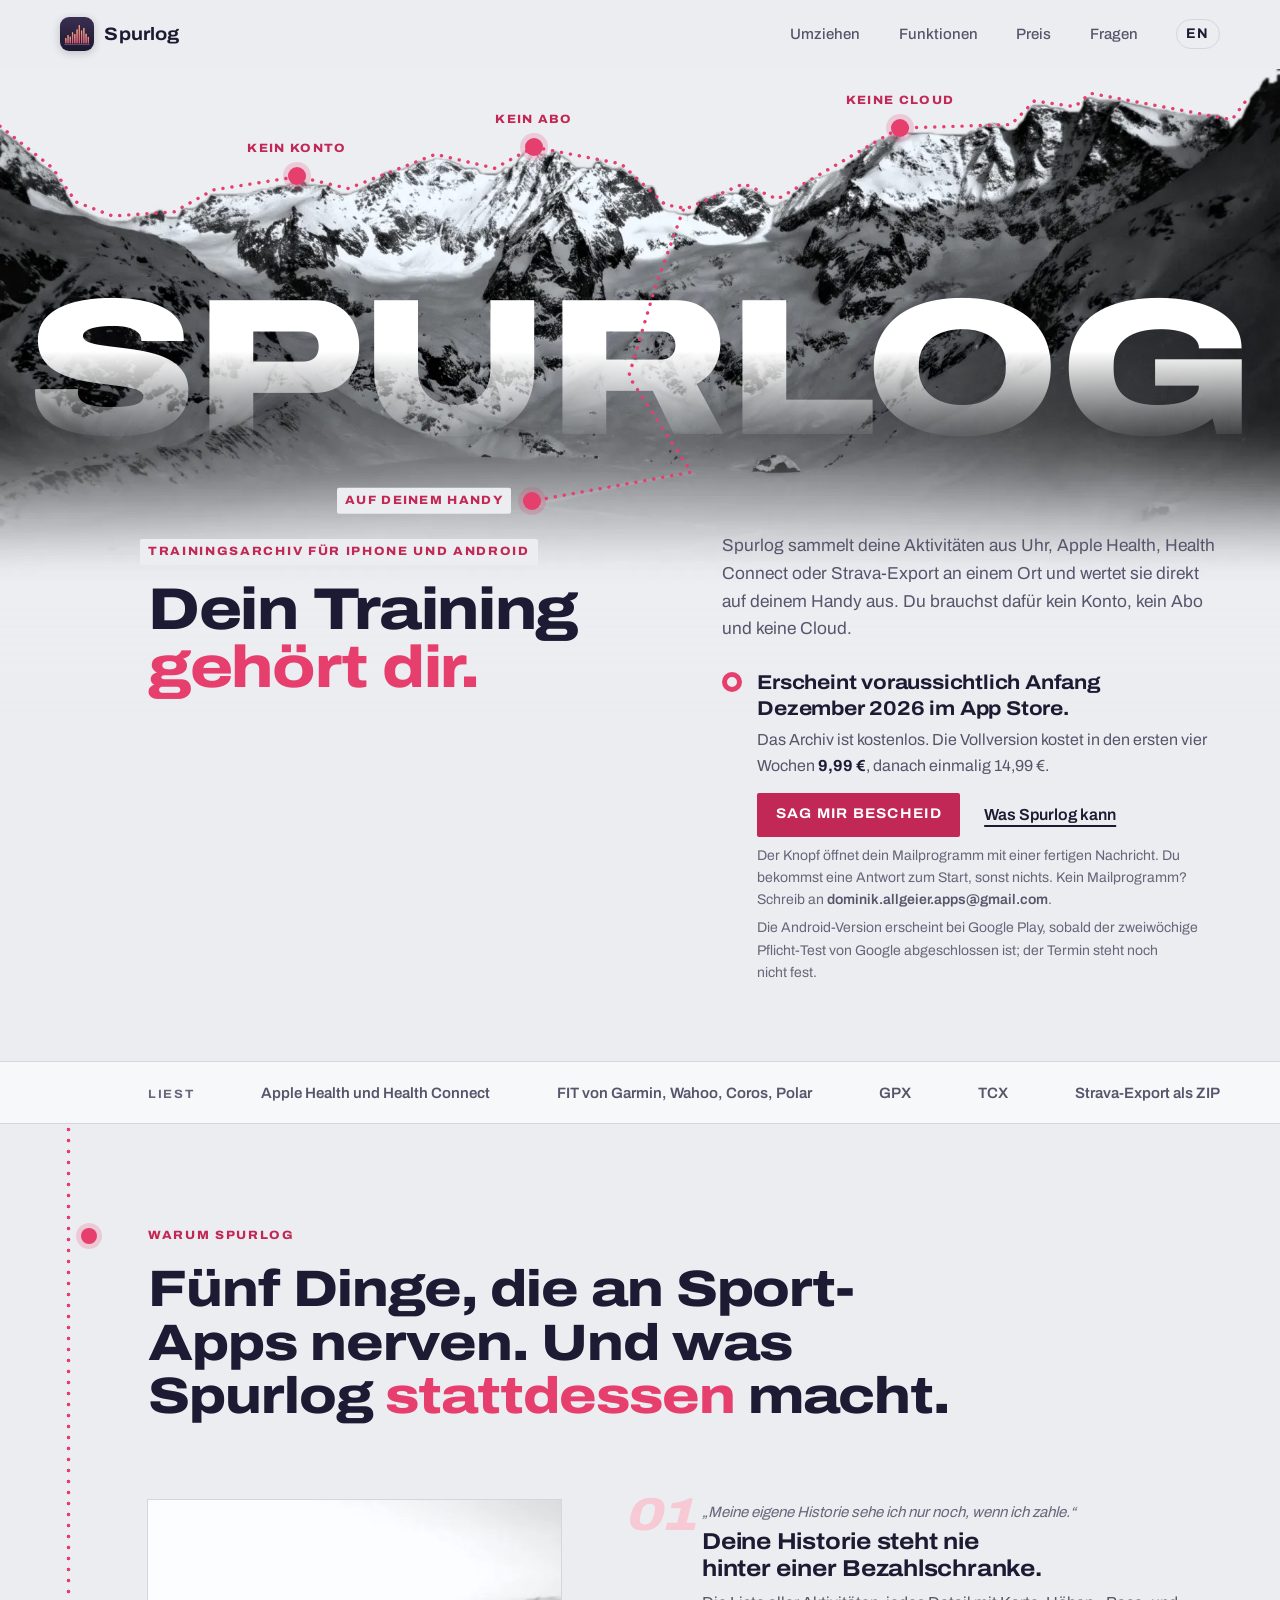
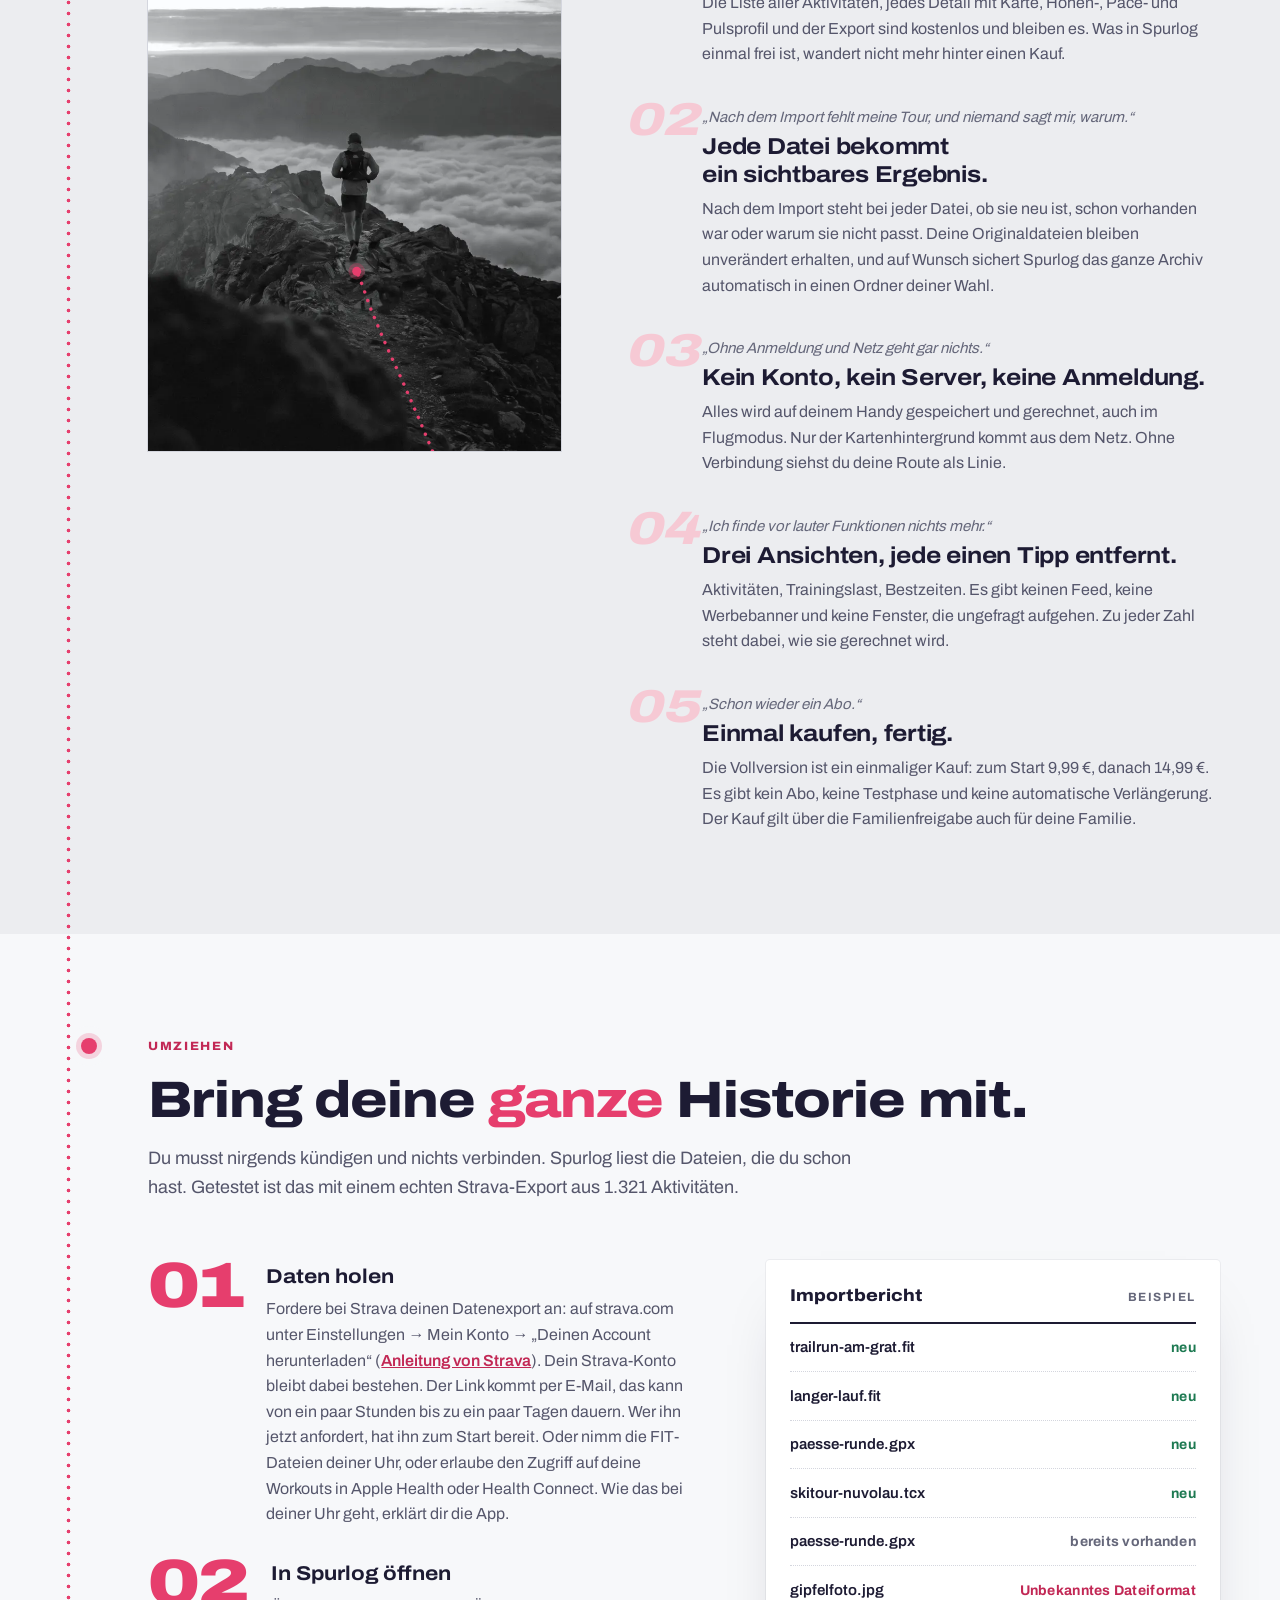
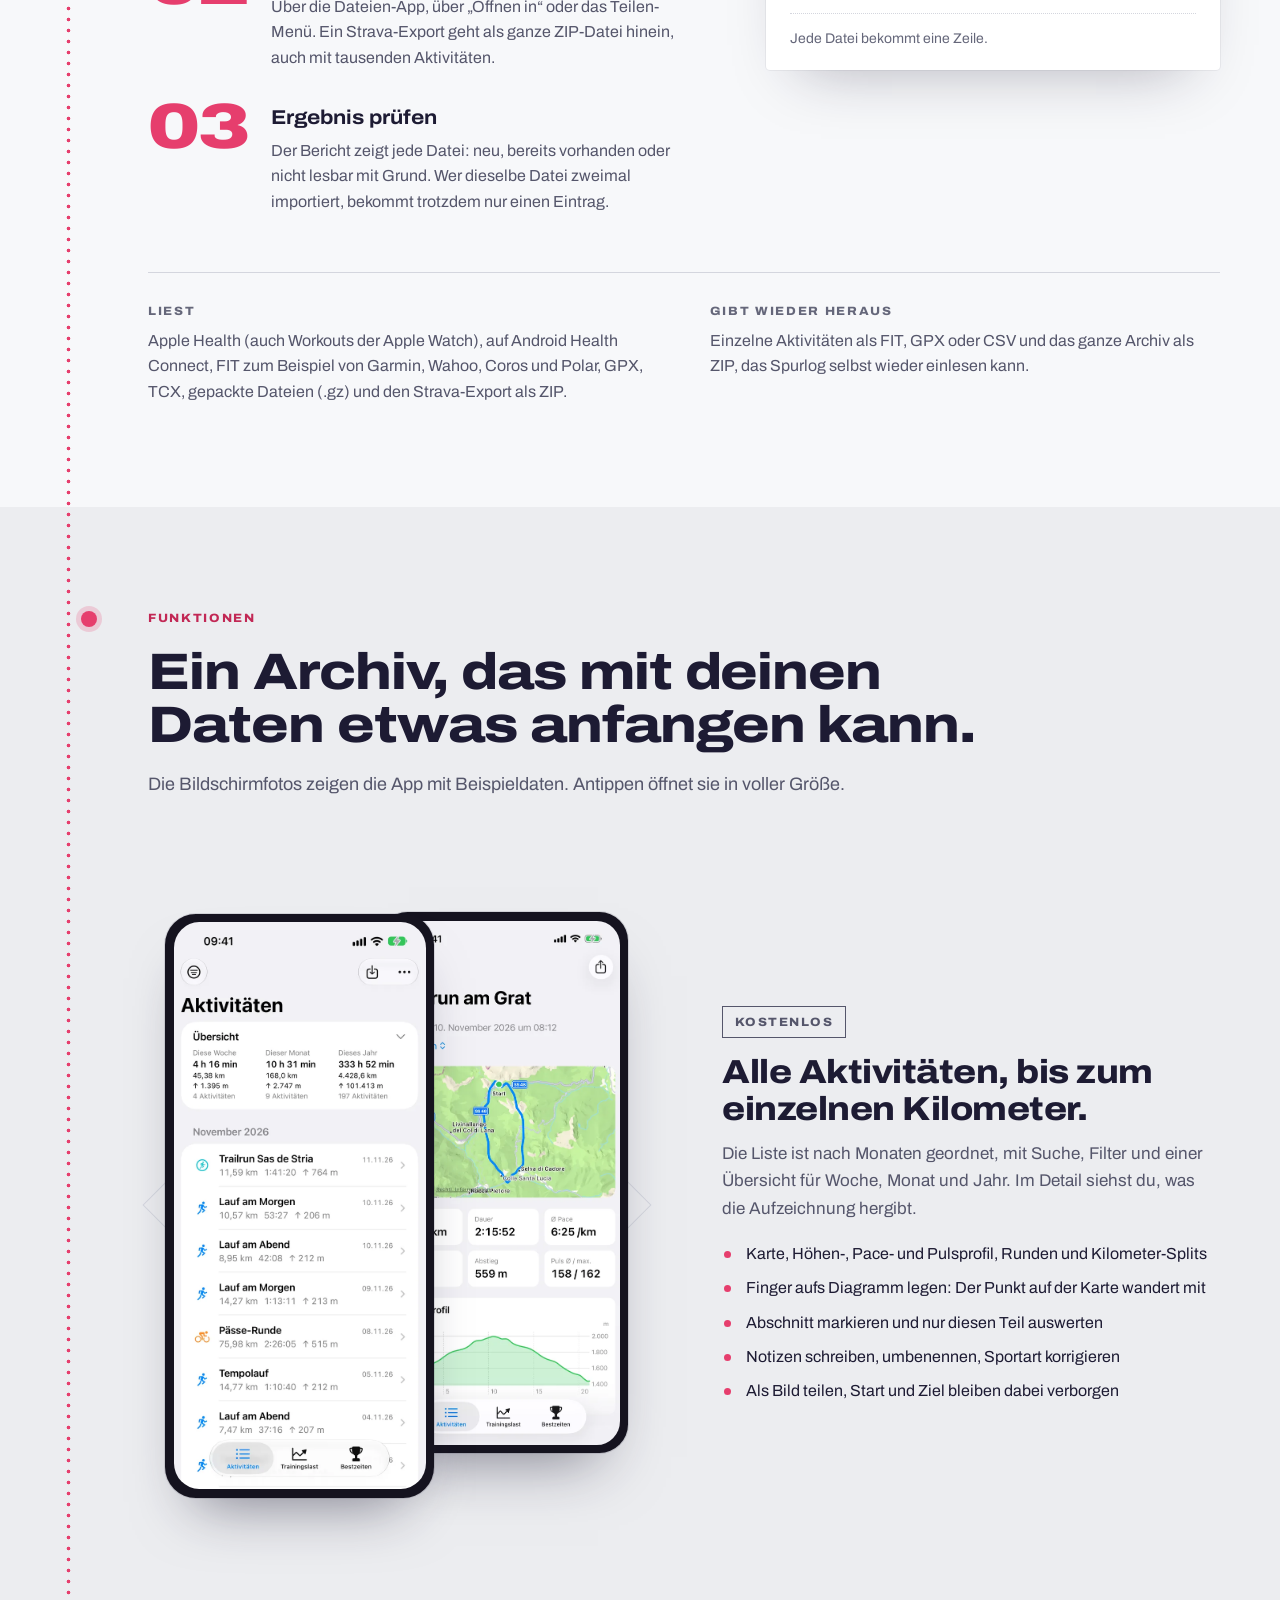
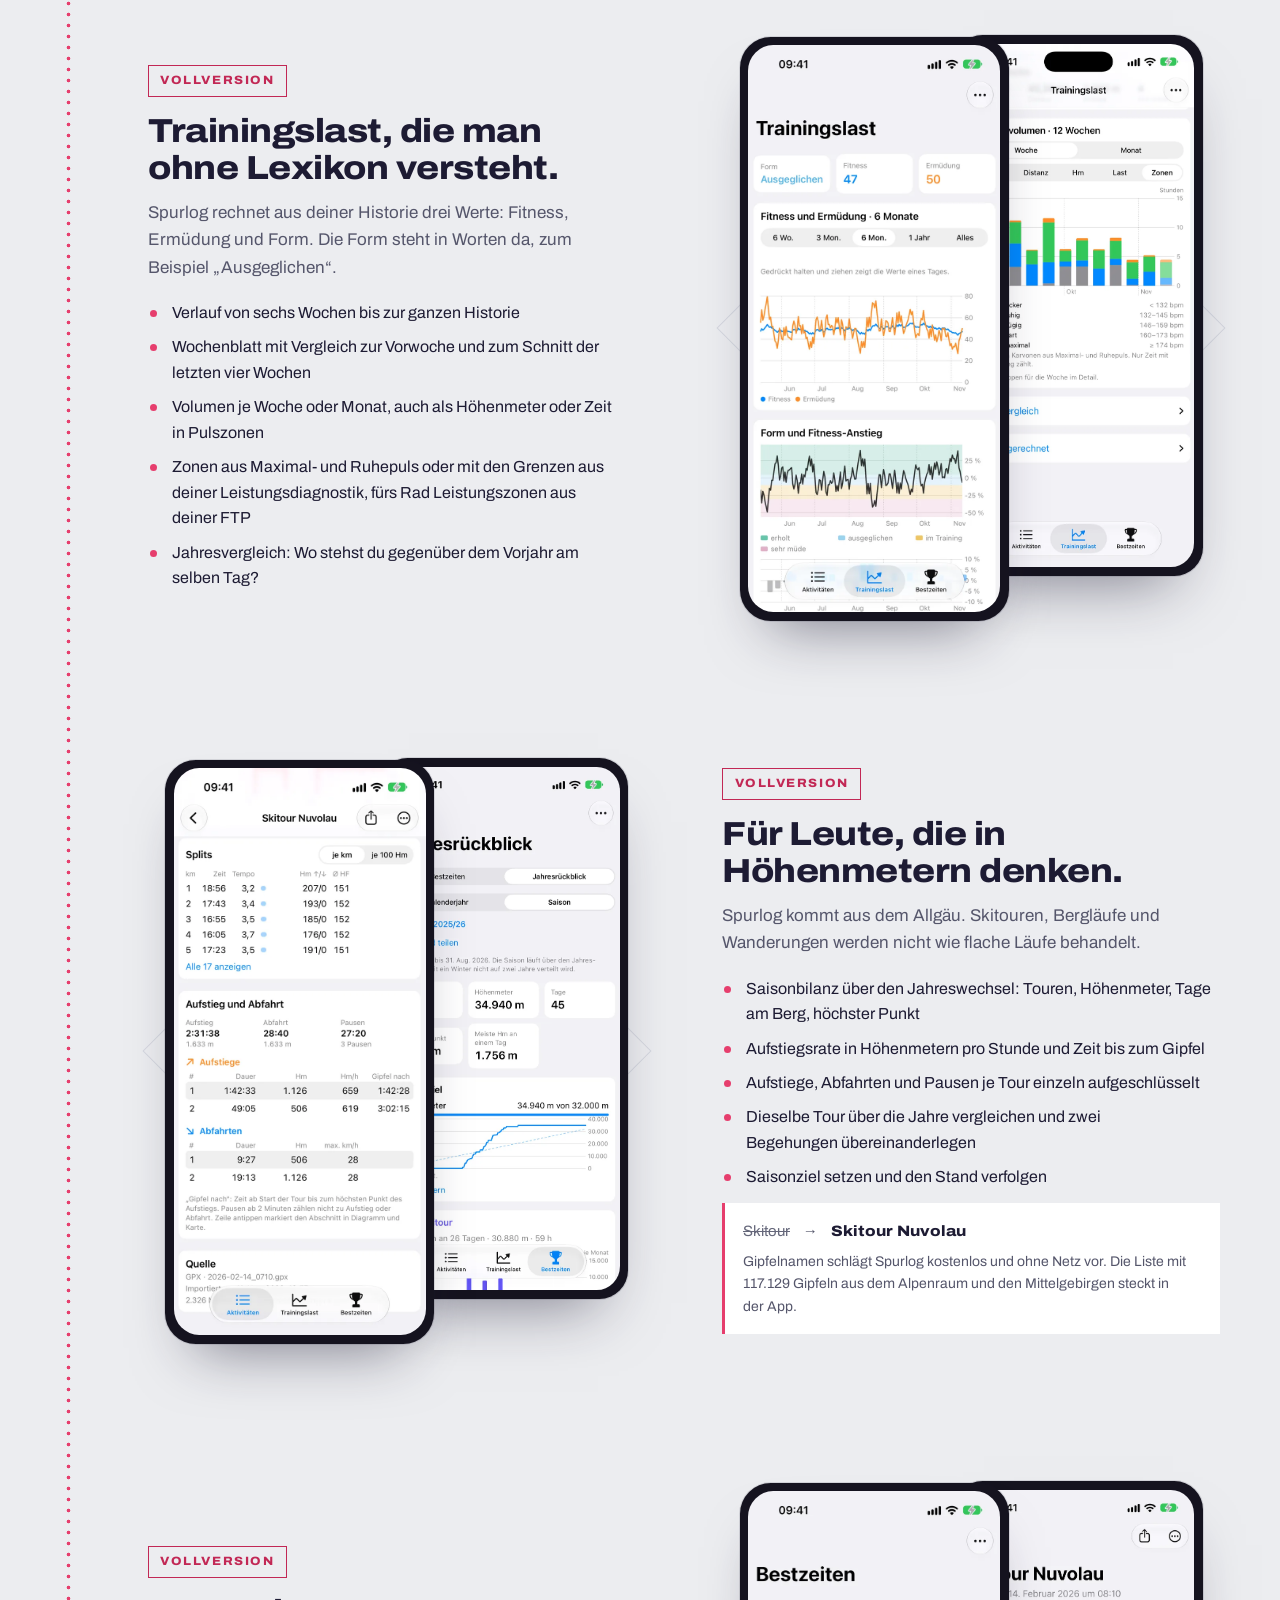
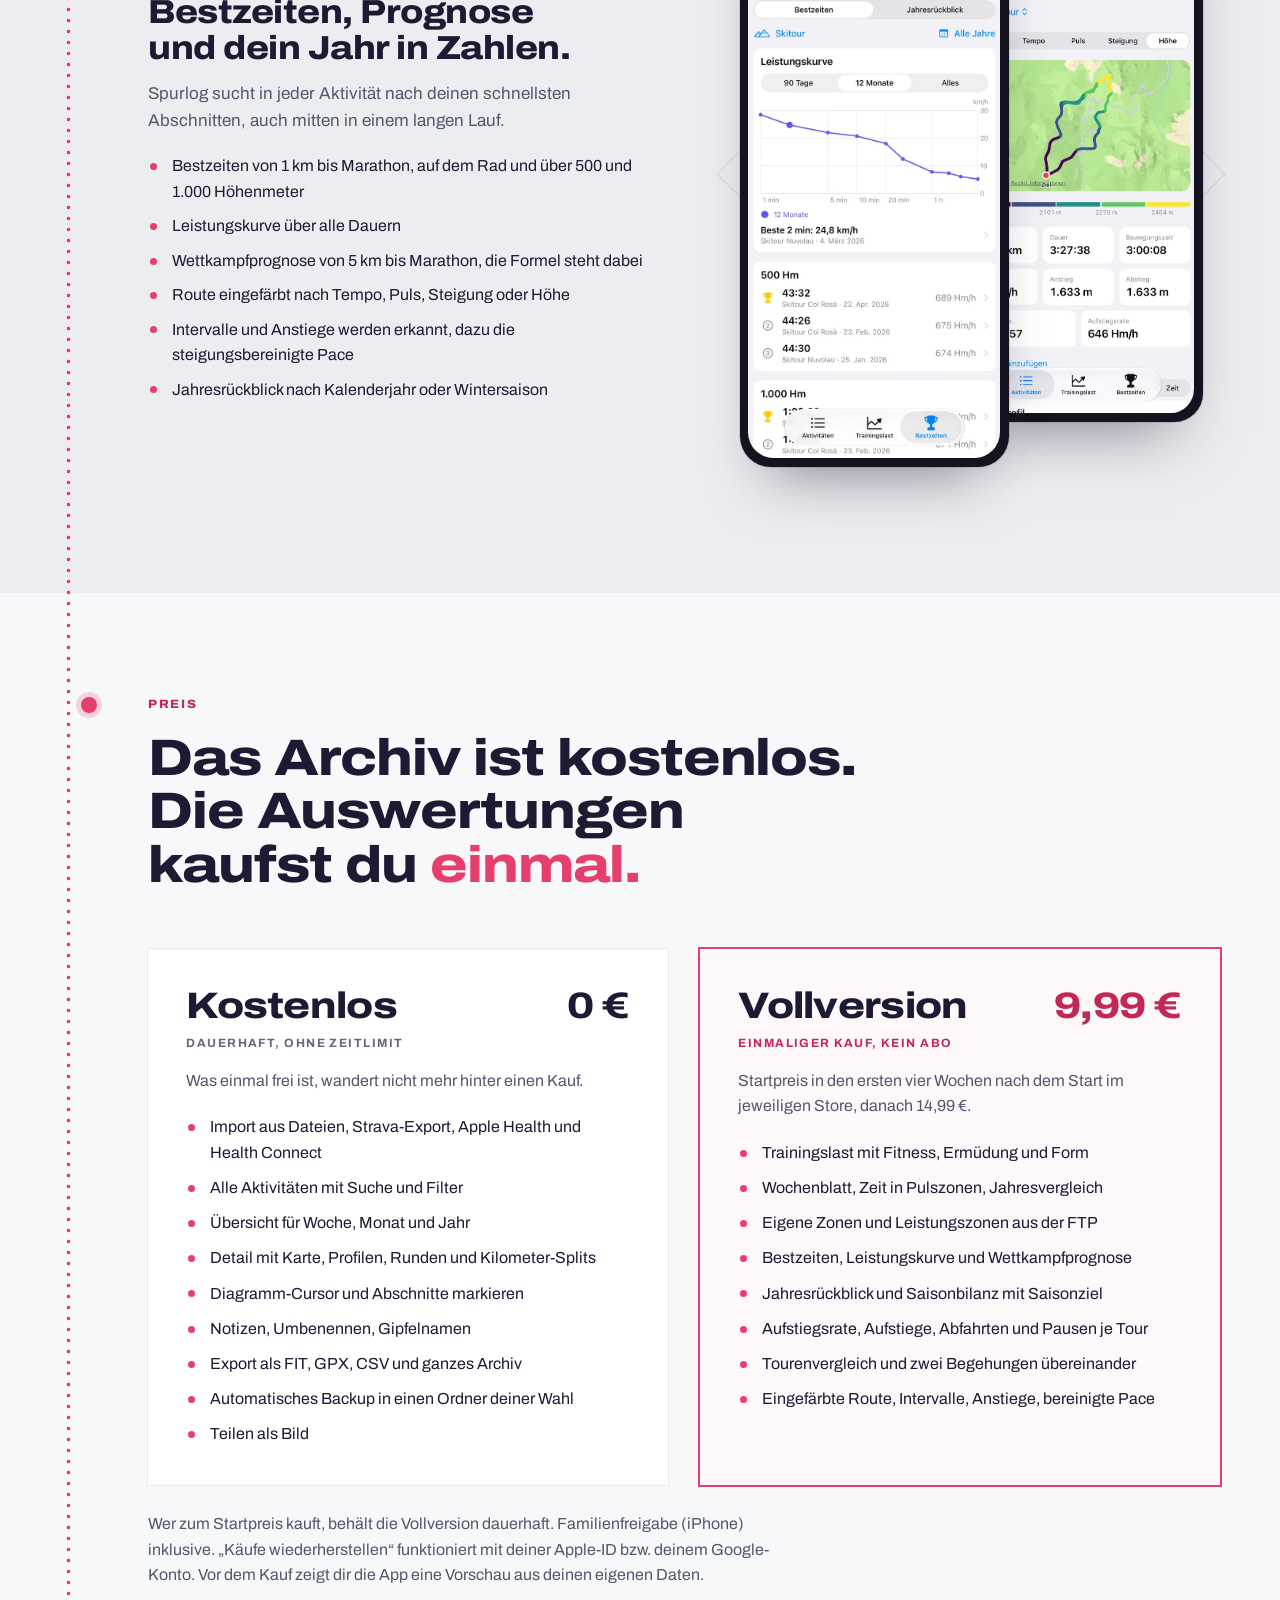
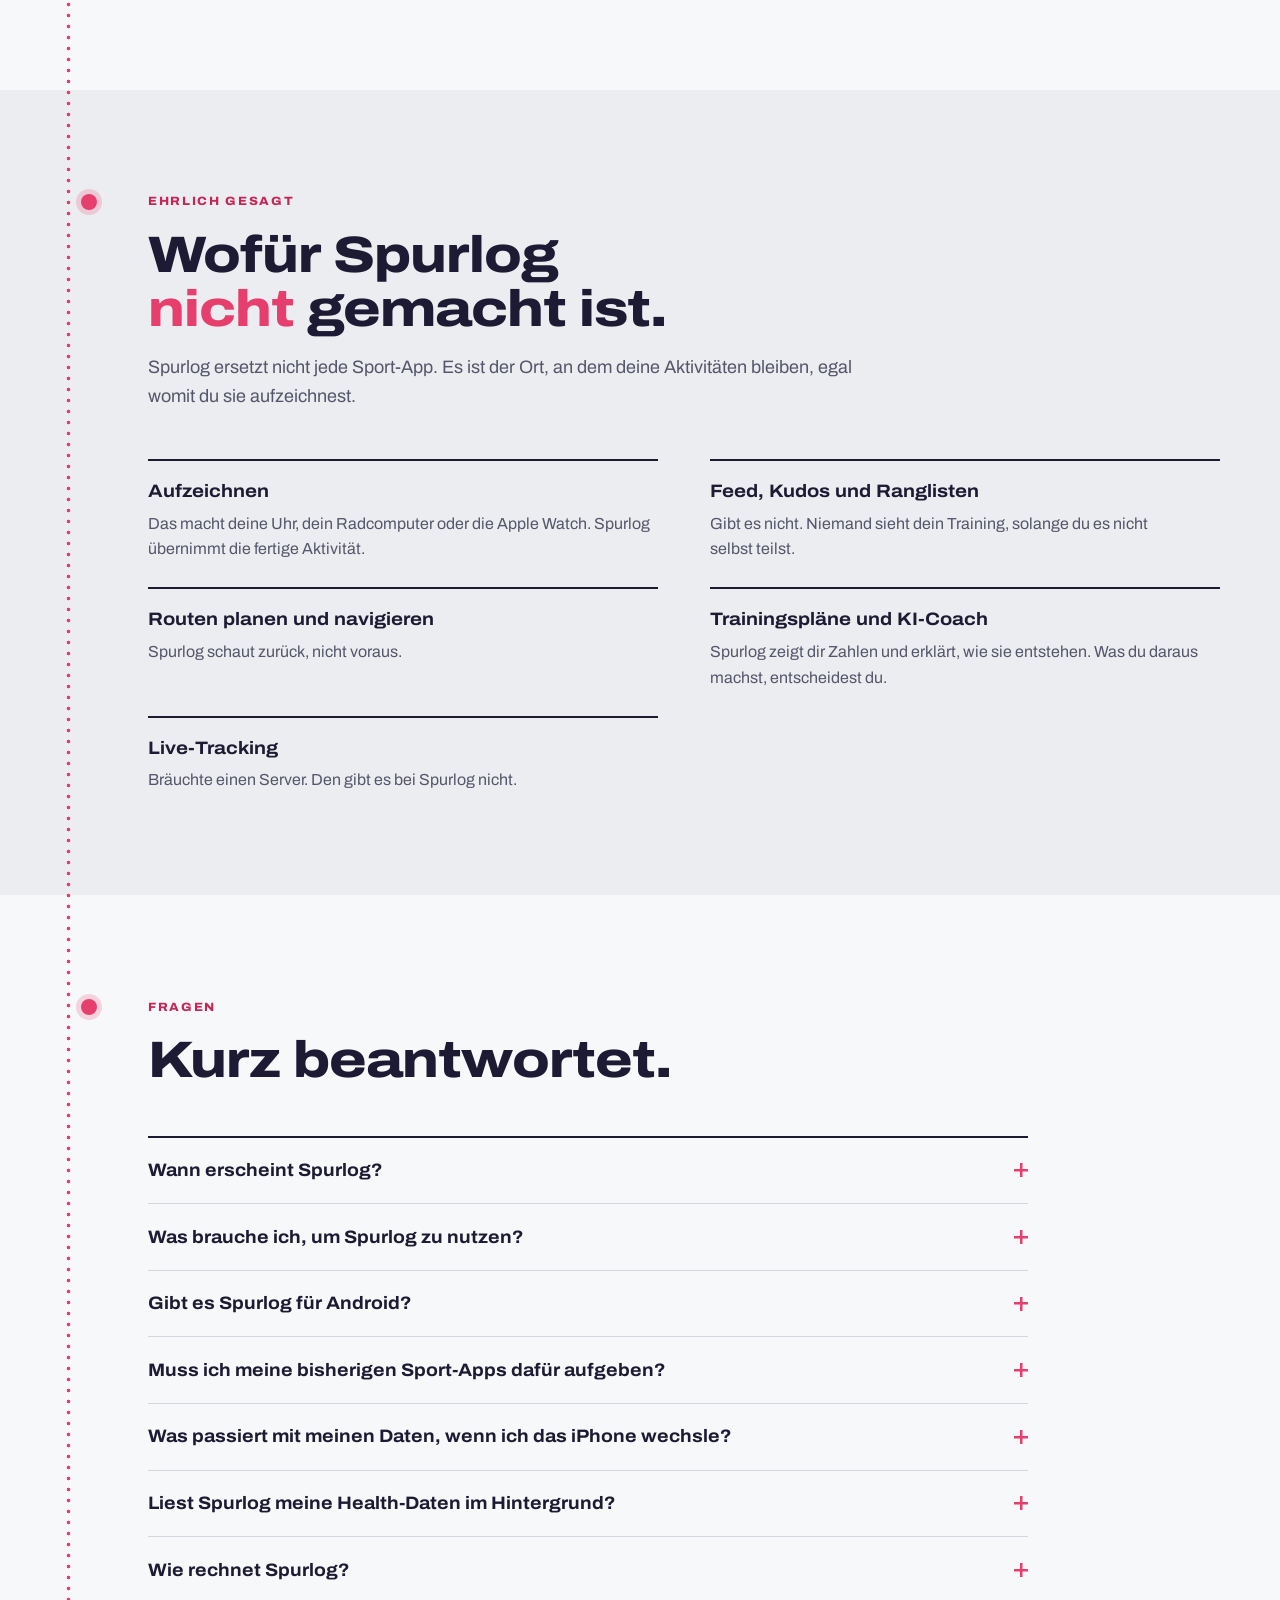
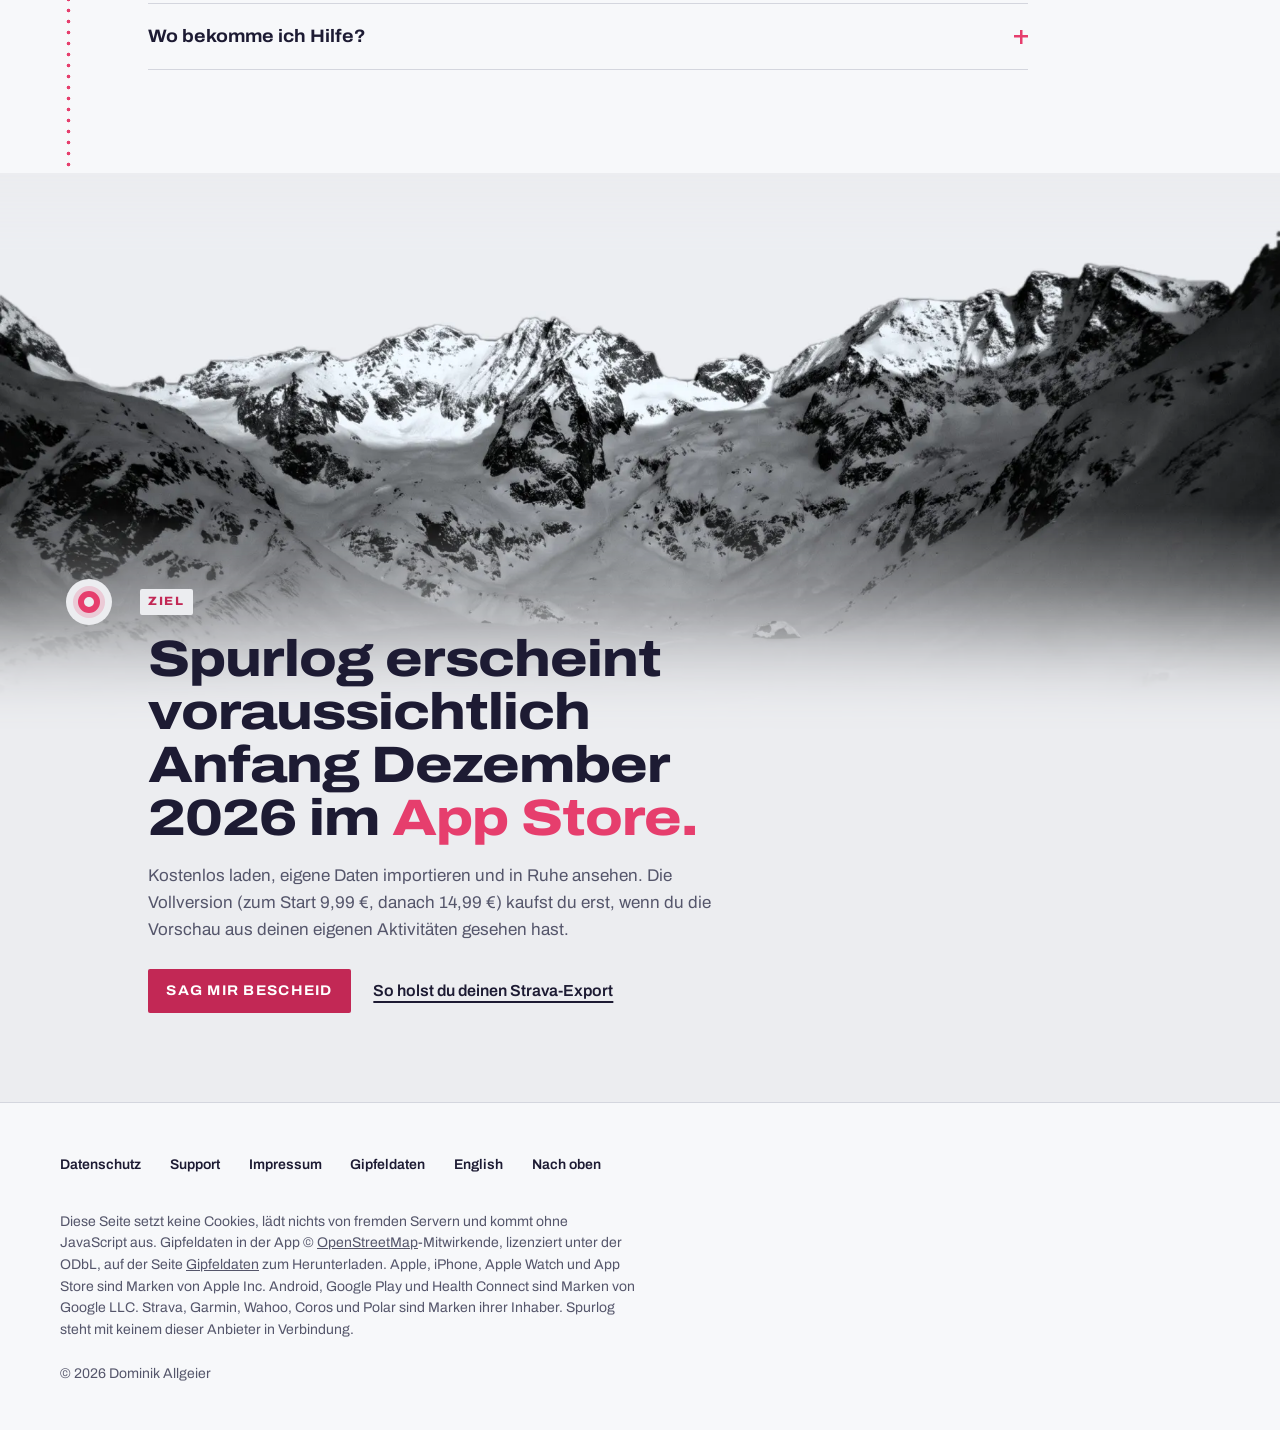
==== commit 5f8b3fed: "Kontakt-E-Mail auf Startseite und Support (DE/EN) auf dominik.allgeier.apps@gmail.com umstellen Rech" ====
--- a/index.html
+++ b/index.html
@@ -395,10 +395,10 @@
         <!-- PREIS: Startpreis und regulärer Preis -->
         <p class="launch-note">Das Archiv ist kostenlos. Die Vollversion kostet in den ersten vier Wochen <b>9,99 €</b>, danach einmalig 14,99 €.</p>
         <div class="launch-actions">
-          <a class="notify" href="mailto:trainingsarchiv.app@gmail.com?subject=Spurlog%3A%20Bescheid%20zum%20Start&amp;body=Bitte%20gib%20mir%20Bescheid%2C%20wenn%20Spurlog%20erscheint.%0A%0AIch%20nutze%3A%20iPhone%20/%20Android">Sag mir Bescheid</a>
+          <a class="notify" href="mailto:dominik.allgeier.apps@gmail.com?subject=Spurlog%3A%20Bescheid%20zum%20Start&amp;body=Bitte%20gib%20mir%20Bescheid%2C%20wenn%20Spurlog%20erscheint.%0A%0AIch%20nutze%3A%20iPhone%20/%20Android">Sag mir Bescheid</a>
           <a class="more" href="#funktionen">Was Spurlog kann</a>
         </div>
-        <p class="launch-fine">Der Knopf öffnet dein Mailprogramm mit einer fertigen Nachricht. Du bekommst eine Antwort zum Start, sonst nichts. Kein Mailprogramm? Schreib an <b>trainingsarchiv.app@gmail.com</b>.</p>
+        <p class="launch-fine">Der Knopf öffnet dein Mailprogramm mit einer fertigen Nachricht. Du bekommst eine Antwort zum Start, sonst nichts. Kein Mailprogramm? Schreib an <b>dominik.allgeier.apps@gmail.com</b>.</p>
         <p class="launch-fine an-bald">Die Android-Version erscheint bei Google Play, sobald der zweiwöchige Pflicht-Test von Google abgeschlossen ist; der Termin steht noch nicht fest.</p>
       </div>
       <div class="cta-row">
@@ -647,7 +647,7 @@
     <h2 id="h-fragen">Kurz beantwortet.</h2>
     <div class="faq">
       <!-- STARTTERMIN -->
-      <details class="ios-bald"><summary>Wann erscheint Spurlog?</summary><p>Voraussichtlich Anfang Dezember 2026 im App Store. Die Android-Version erscheint bei Google Play, sobald der zweiwöchige Pflicht-Test von Google abgeschlossen ist; der Termin steht noch nicht fest. Wenn du magst, <a href="mailto:trainingsarchiv.app@gmail.com?subject=Spurlog%3A%20Bescheid%20zum%20Start&amp;body=Bitte%20gib%20mir%20Bescheid%2C%20wenn%20Spurlog%20erscheint.%0A%0AIch%20nutze%3A%20iPhone%20/%20Android">sage ich dir per Mail Bescheid</a>.</p></details>
+      <details class="ios-bald"><summary>Wann erscheint Spurlog?</summary><p>Voraussichtlich Anfang Dezember 2026 im App Store. Die Android-Version erscheint bei Google Play, sobald der zweiwöchige Pflicht-Test von Google abgeschlossen ist; der Termin steht noch nicht fest. Wenn du magst, <a href="mailto:dominik.allgeier.apps@gmail.com?subject=Spurlog%3A%20Bescheid%20zum%20Start&amp;body=Bitte%20gib%20mir%20Bescheid%2C%20wenn%20Spurlog%20erscheint.%0A%0AIch%20nutze%3A%20iPhone%20/%20Android">sage ich dir per Mail Bescheid</a>.</p></details>
       <details><summary>Was brauche ich, um Spurlog zu nutzen?</summary><p>Ein iPhone mit iOS 18 oder neuer und Aktivitäten als Datei oder in Apple Health, oder ein Android-Gerät ab Android 8 und Aktivitäten als Datei oder in Health Connect (ab Android 9). Die App gibt es auf Deutsch und Englisch, mit Kilometern oder Meilen je nach Einstellung deines Geräts.</p></details>
       <details><summary>Gibt es Spurlog für Android?</summary><p><span class="an-bald">Ja. Google verlangt von neuen Entwicklern vor der Veröffentlichung einen Test mit mindestens zwölf Testern über zwei Wochen. Sobald er abgeschlossen ist, erscheint Spurlog bei Google Play; der Termin steht noch nicht fest. Die Android-Version bietet dieselben Auswertungen wie die iPhone-Version und liest Workouts aus Health Connect statt aus Apple Health. Der Startpreis gilt dort vier Wochen ab dem Android-Start.</span><span class="an-da">Ja, bei Google Play, für Geräte ab Android 8. Sie bietet dieselben Auswertungen wie die iPhone-Version und liest Workouts aus Health Connect statt aus Apple Health.</span> Der Kauf der Vollversion gilt jeweils für den Store, in dem du kaufst.</p></details>
       <details><summary>Muss ich meine bisherigen Sport-Apps dafür aufgeben?</summary><p>Nein. Spurlog verbindet sich mit keinem Dienst und ändert dort nichts. Du importierst Dateien oder Health-Workouts und kannst alles andere weiter benutzen.</p></details>
@@ -669,7 +669,7 @@
     <!-- PREIS -->
     <p>Kostenlos laden, eigene Daten importieren und in Ruhe ansehen. Die Vollversion<span class="p-vor p-start"> (zum Start 9,99 €, danach 14,99 €)</span><span class="p-voll"> (einmalig 14,99 €)</span> kaufst du erst, wenn du die Vorschau aus deinen eigenen Aktivitäten gesehen hast.</p>
     <div class="cta-row">
-        <a class="notify ios-bald" href="mailto:trainingsarchiv.app@gmail.com?subject=Spurlog%3A%20Bescheid%20zum%20Start&amp;body=Bitte%20gib%20mir%20Bescheid%2C%20wenn%20Spurlog%20erscheint.%0A%0AIch%20nutze%3A%20iPhone%20/%20Android">Sag mir Bescheid</a>
+        <a class="notify ios-bald" href="mailto:dominik.allgeier.apps@gmail.com?subject=Spurlog%3A%20Bescheid%20zum%20Start&amp;body=Bitte%20gib%20mir%20Bescheid%2C%20wenn%20Spurlog%20erscheint.%0A%0AIch%20nutze%3A%20iPhone%20/%20Android">Sag mir Bescheid</a>
         <a class="more ios-bald" href="#umziehen">So holst du deinen Strava-Export</a>
         <!-- STORE-LINK App Store: href eintragen, bevor data-ios="da" gesetzt wird -->
         <a class="store ios-da" href="https://apps.apple.com/de/app/APP-STORE-ID">Im App Store laden</a>
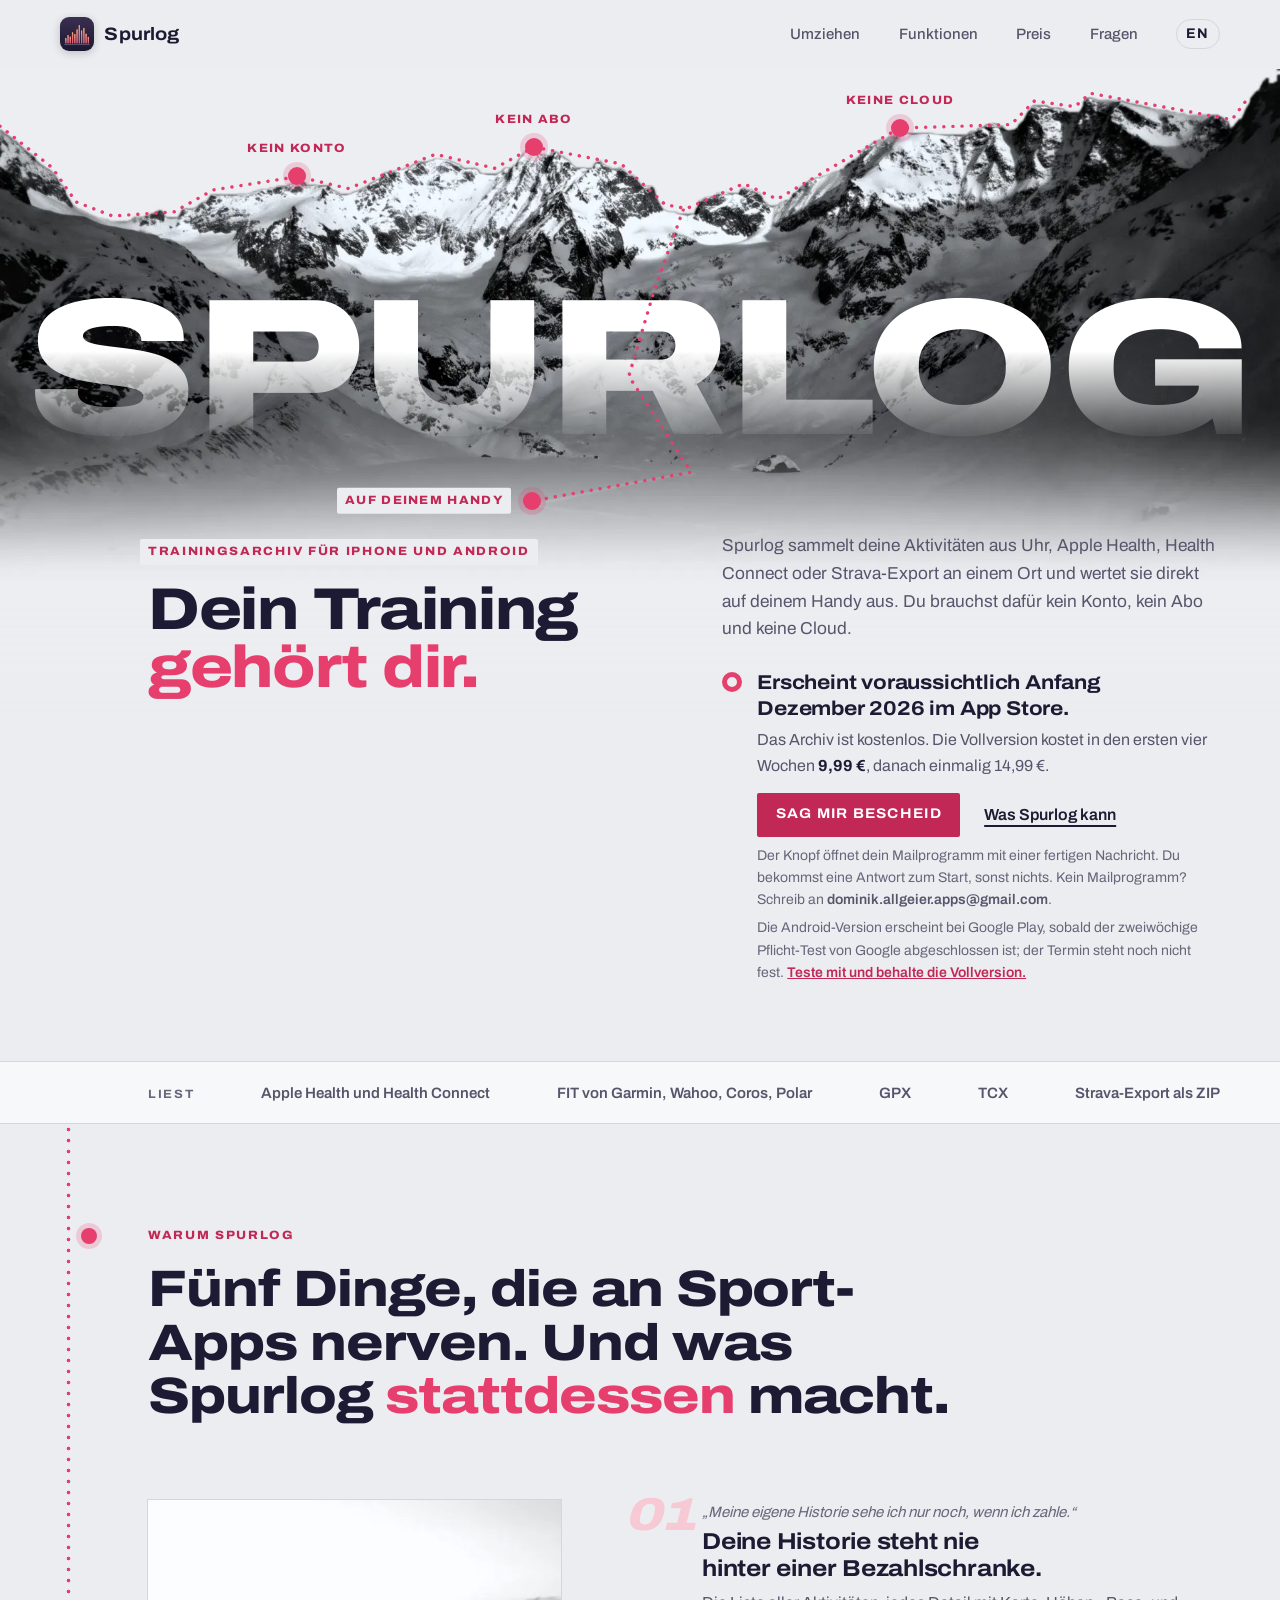
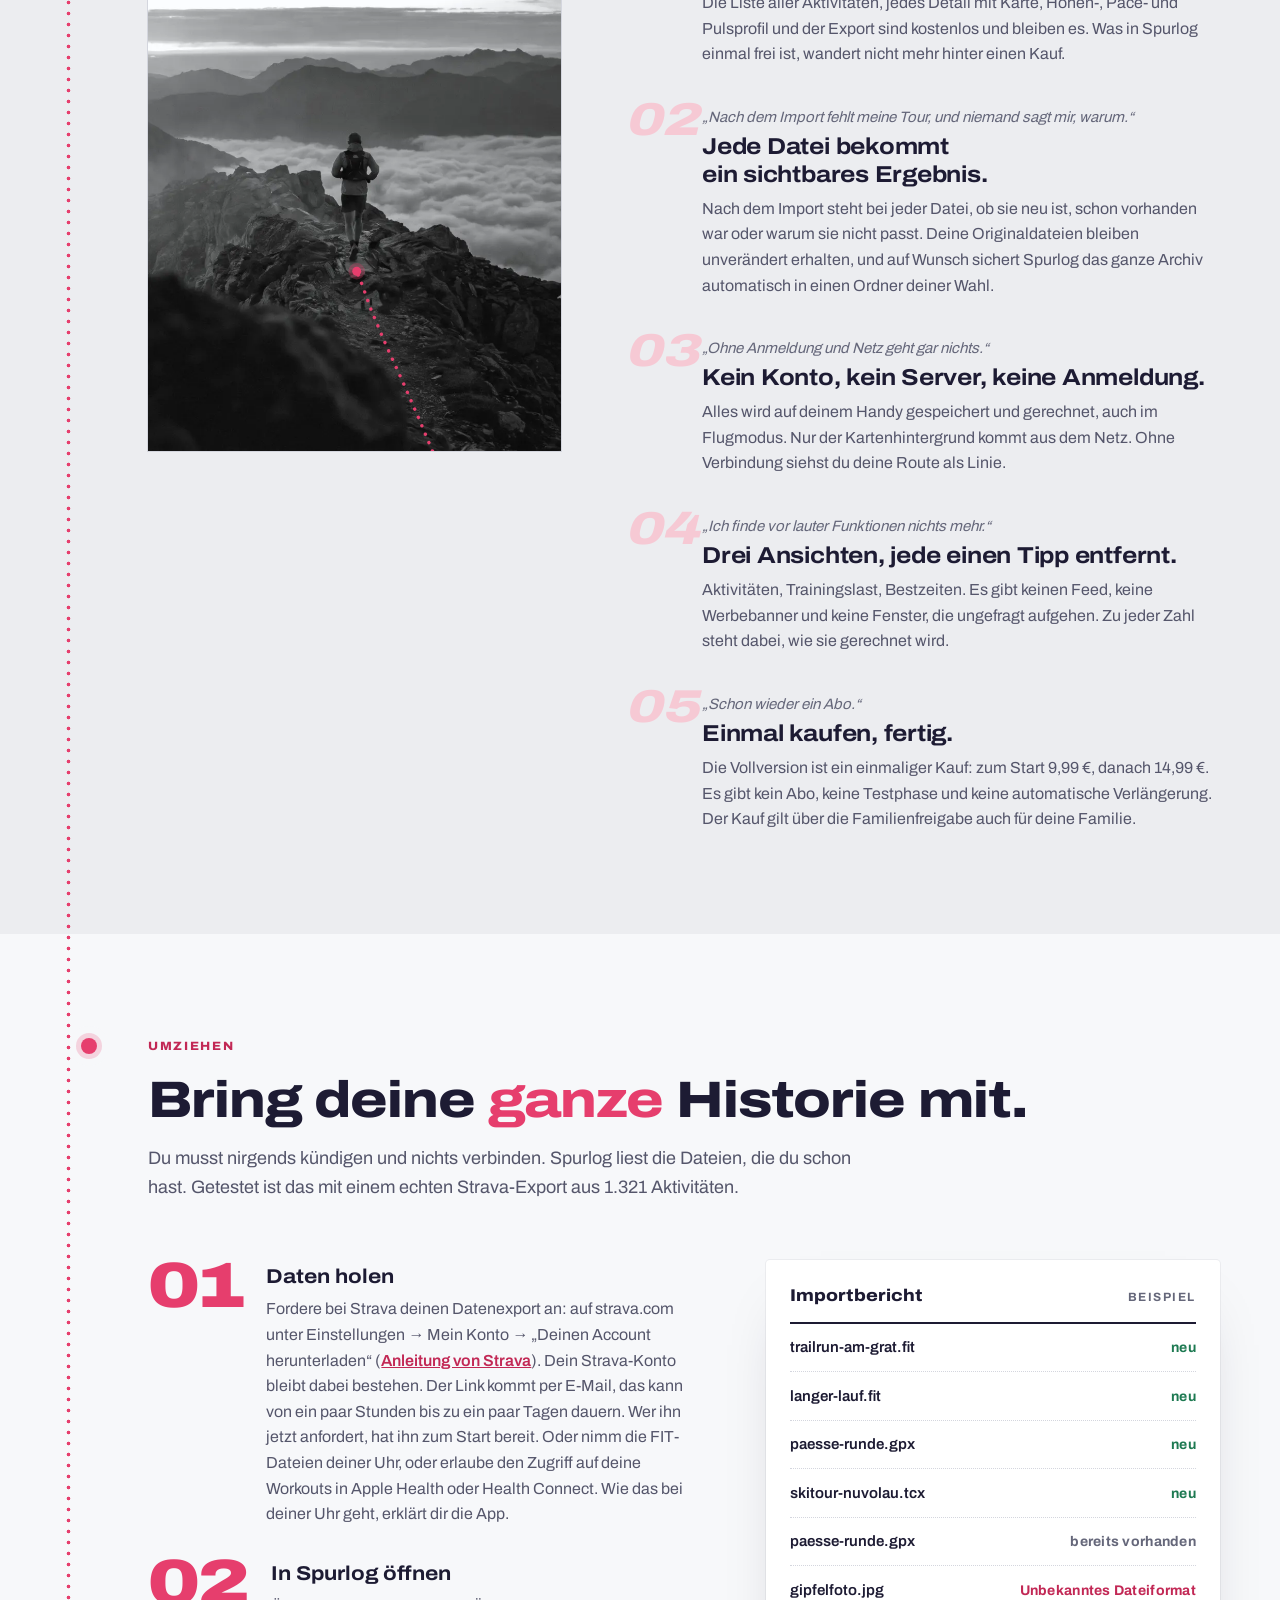
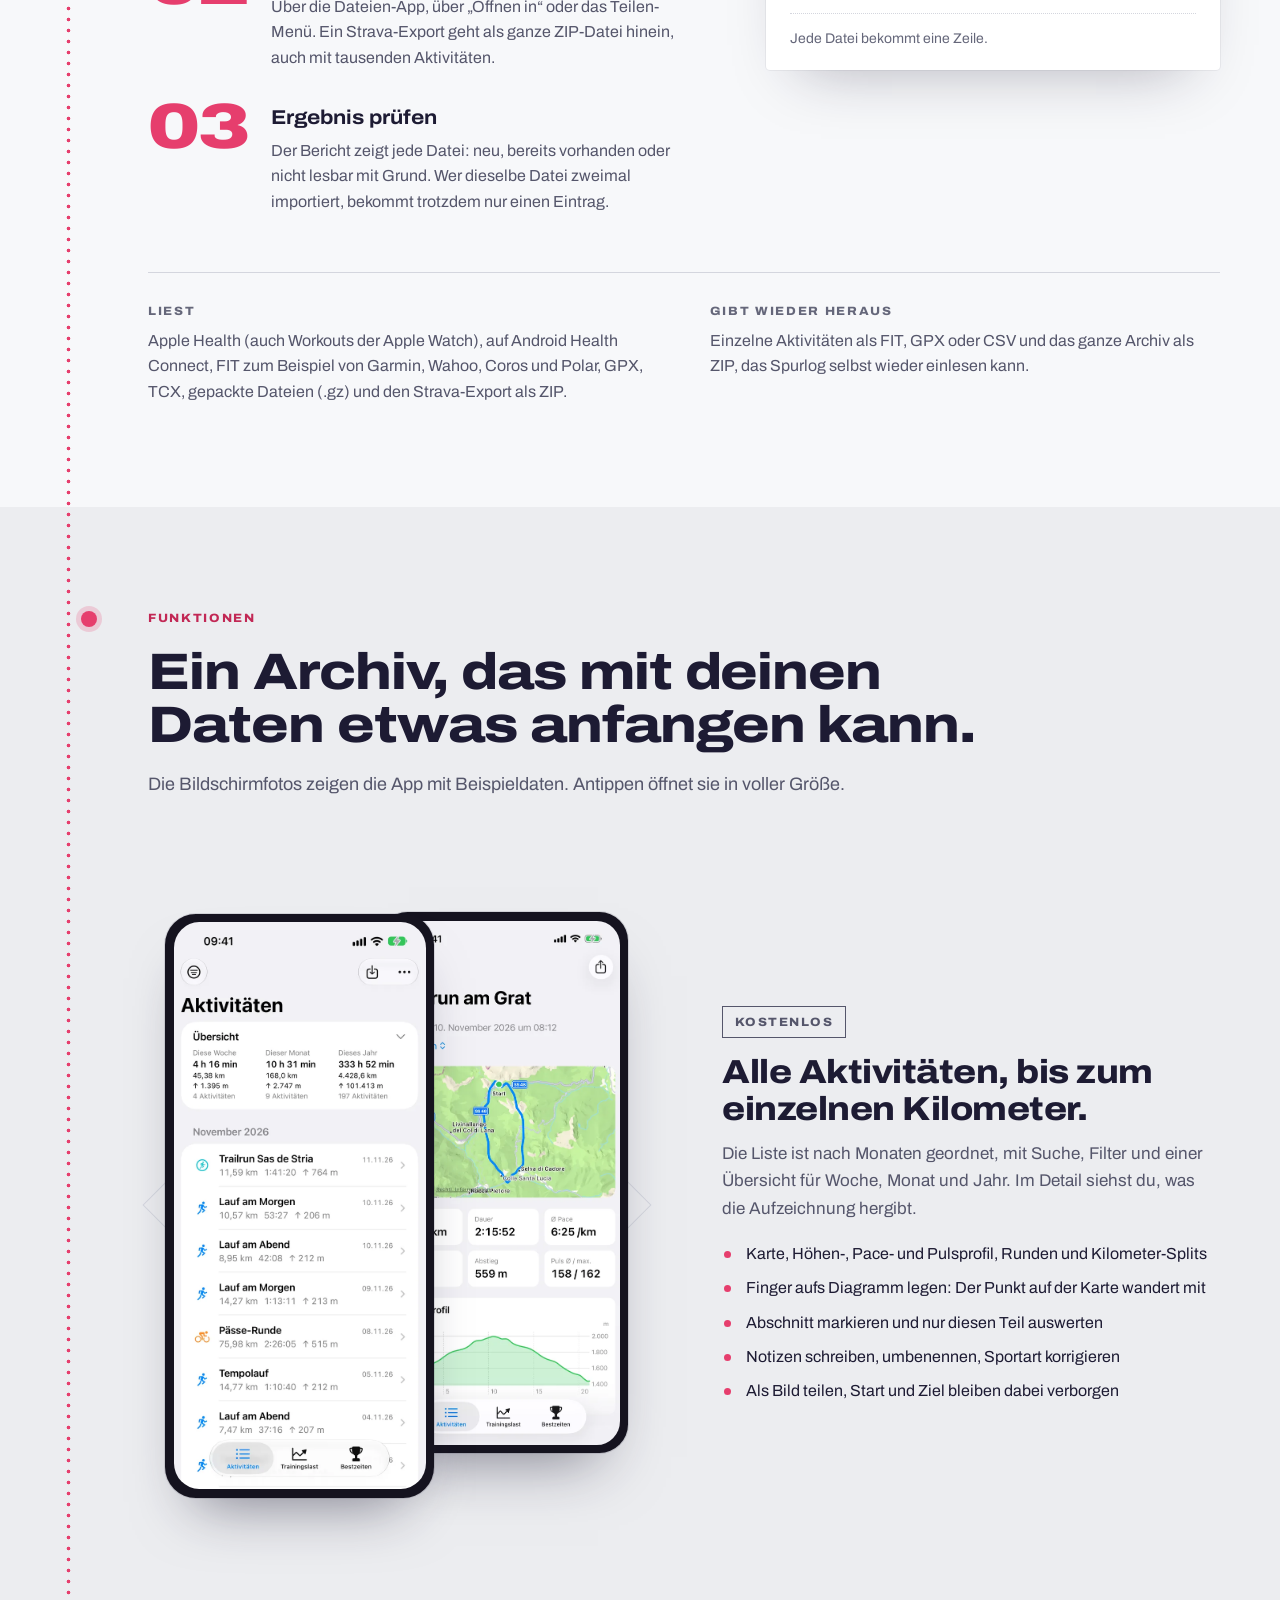
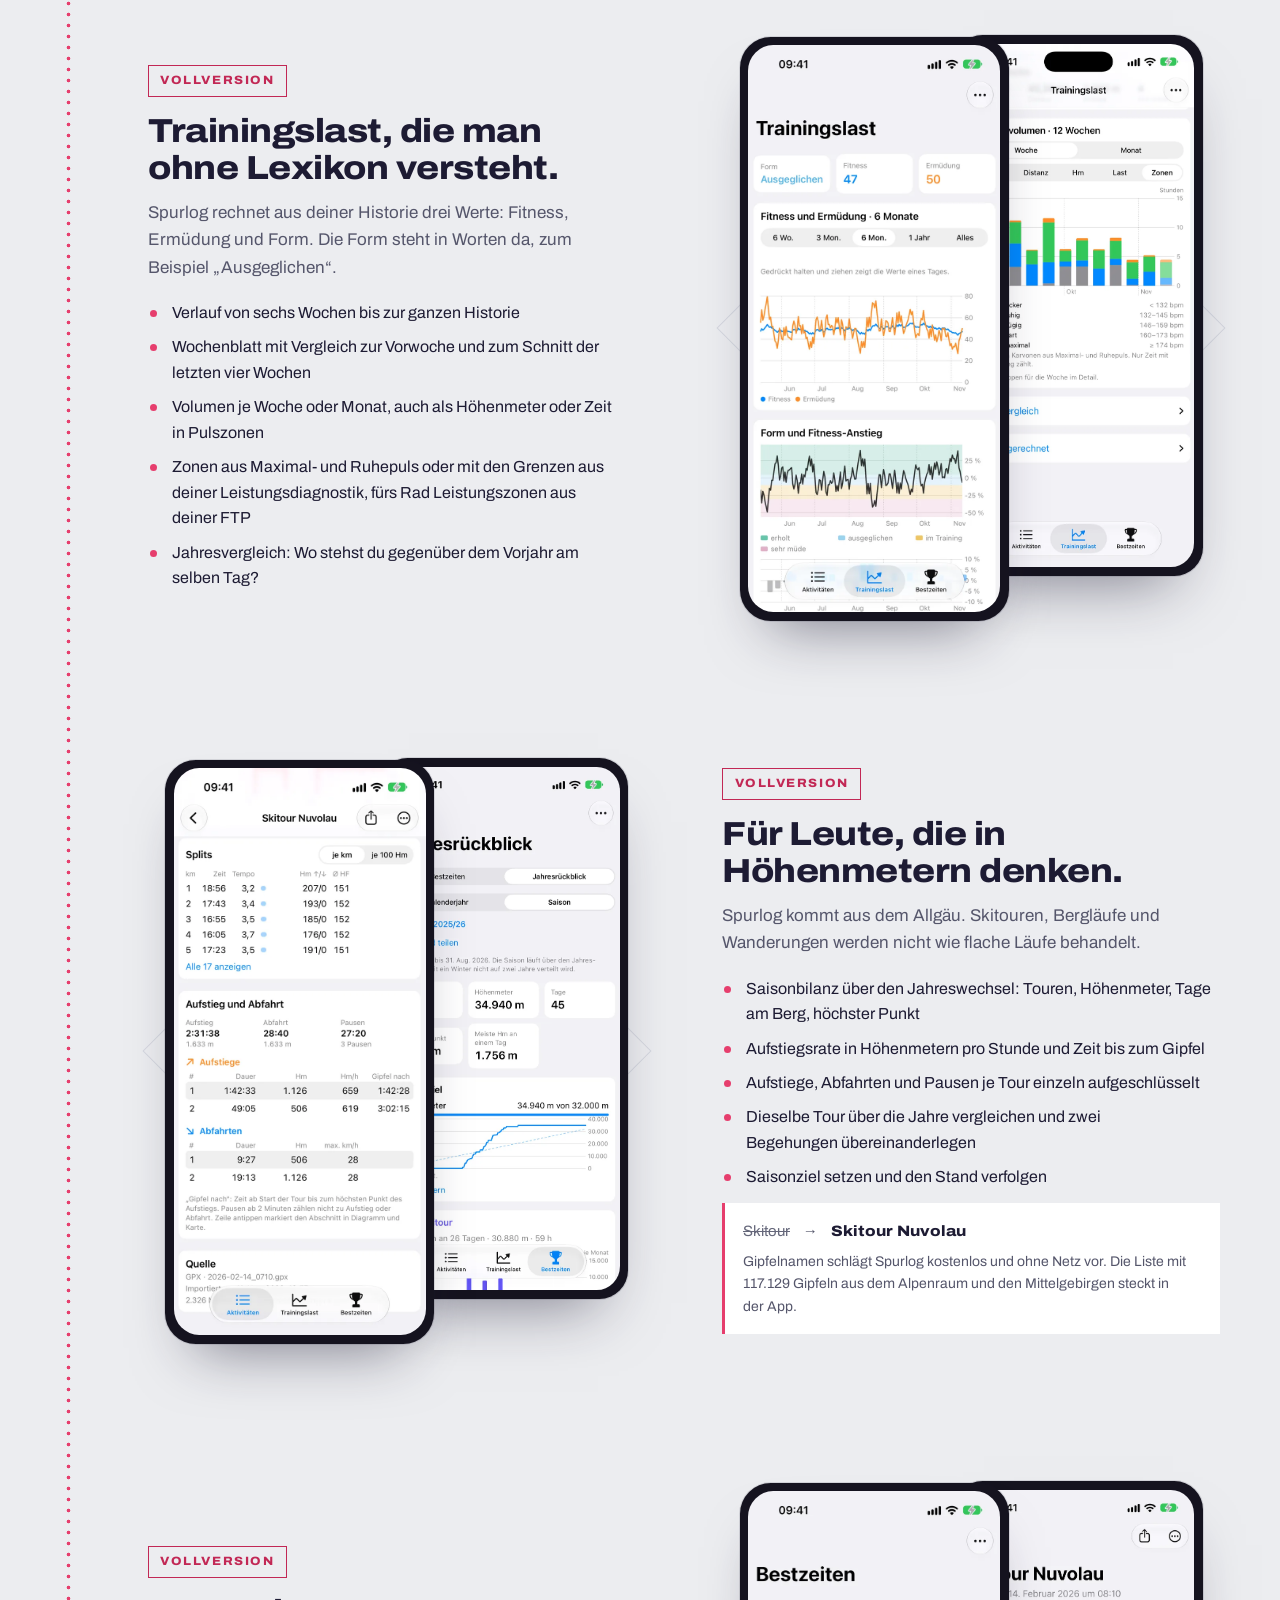
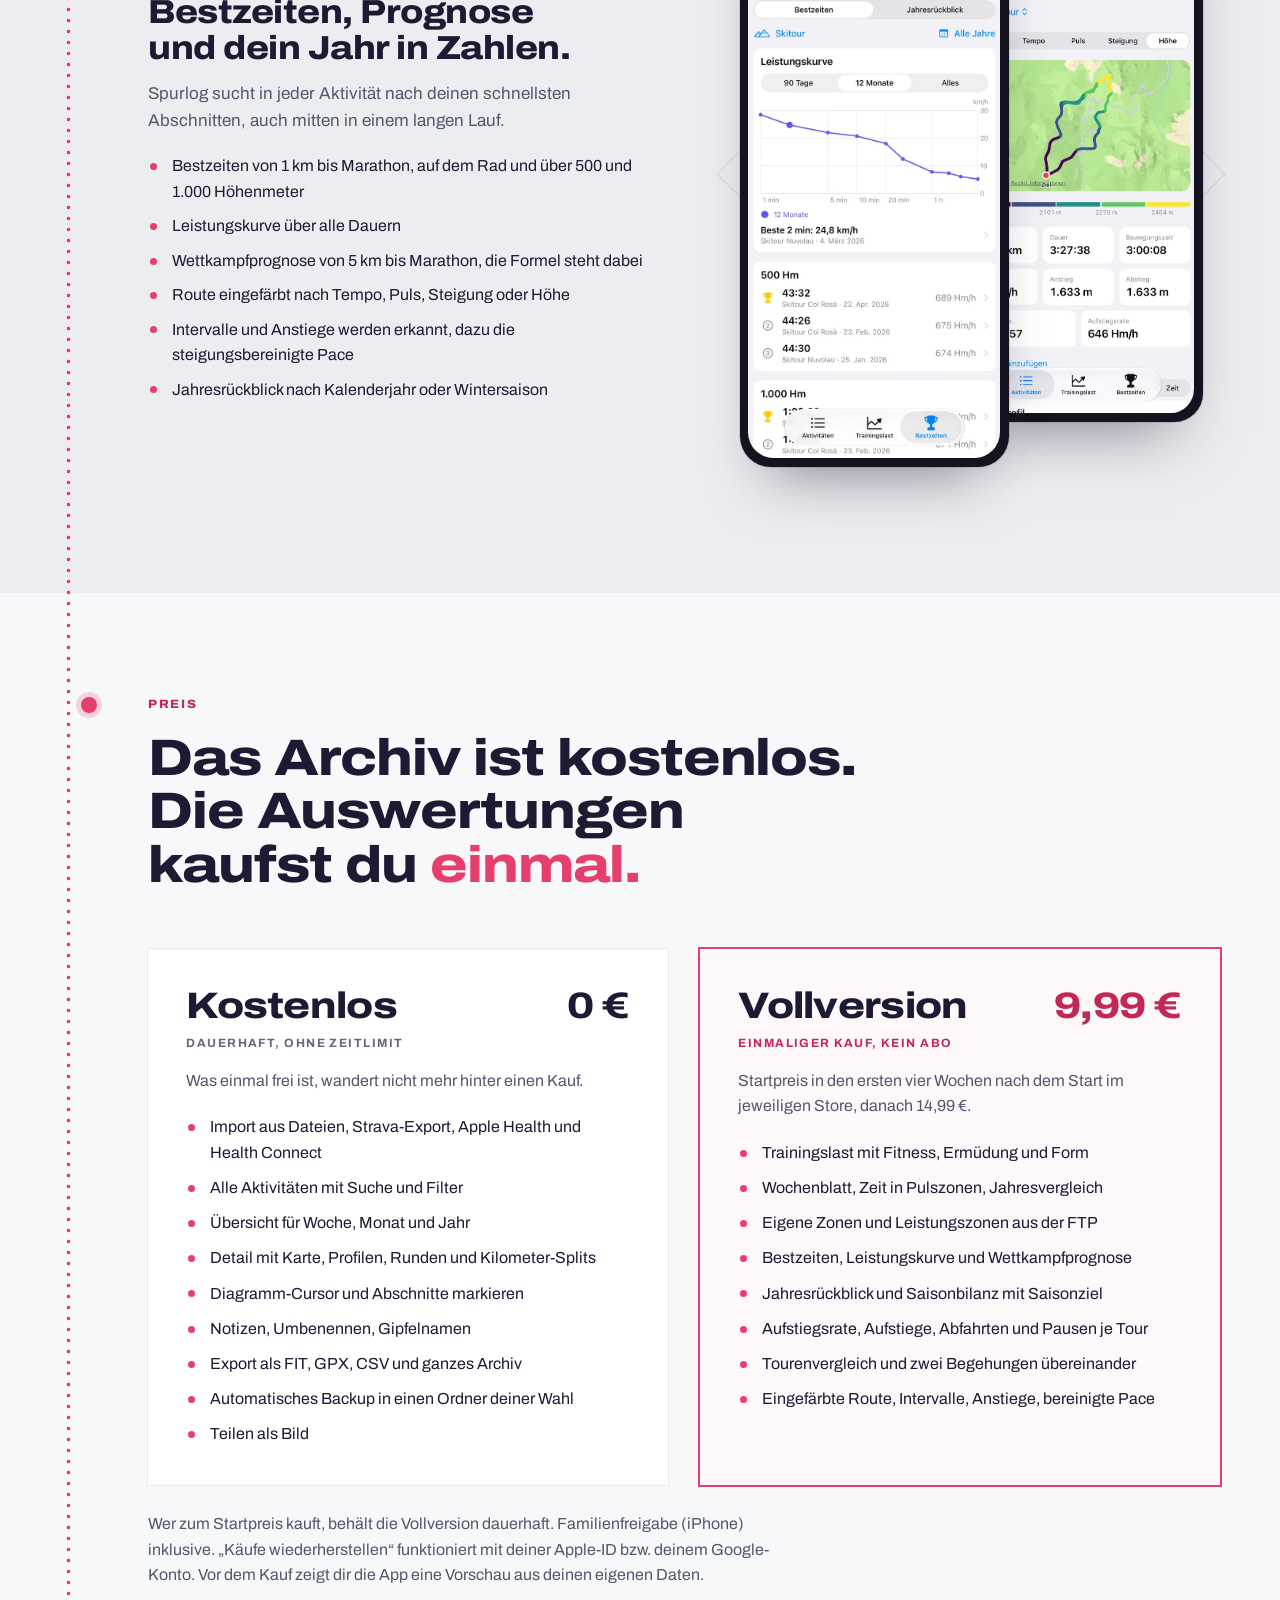
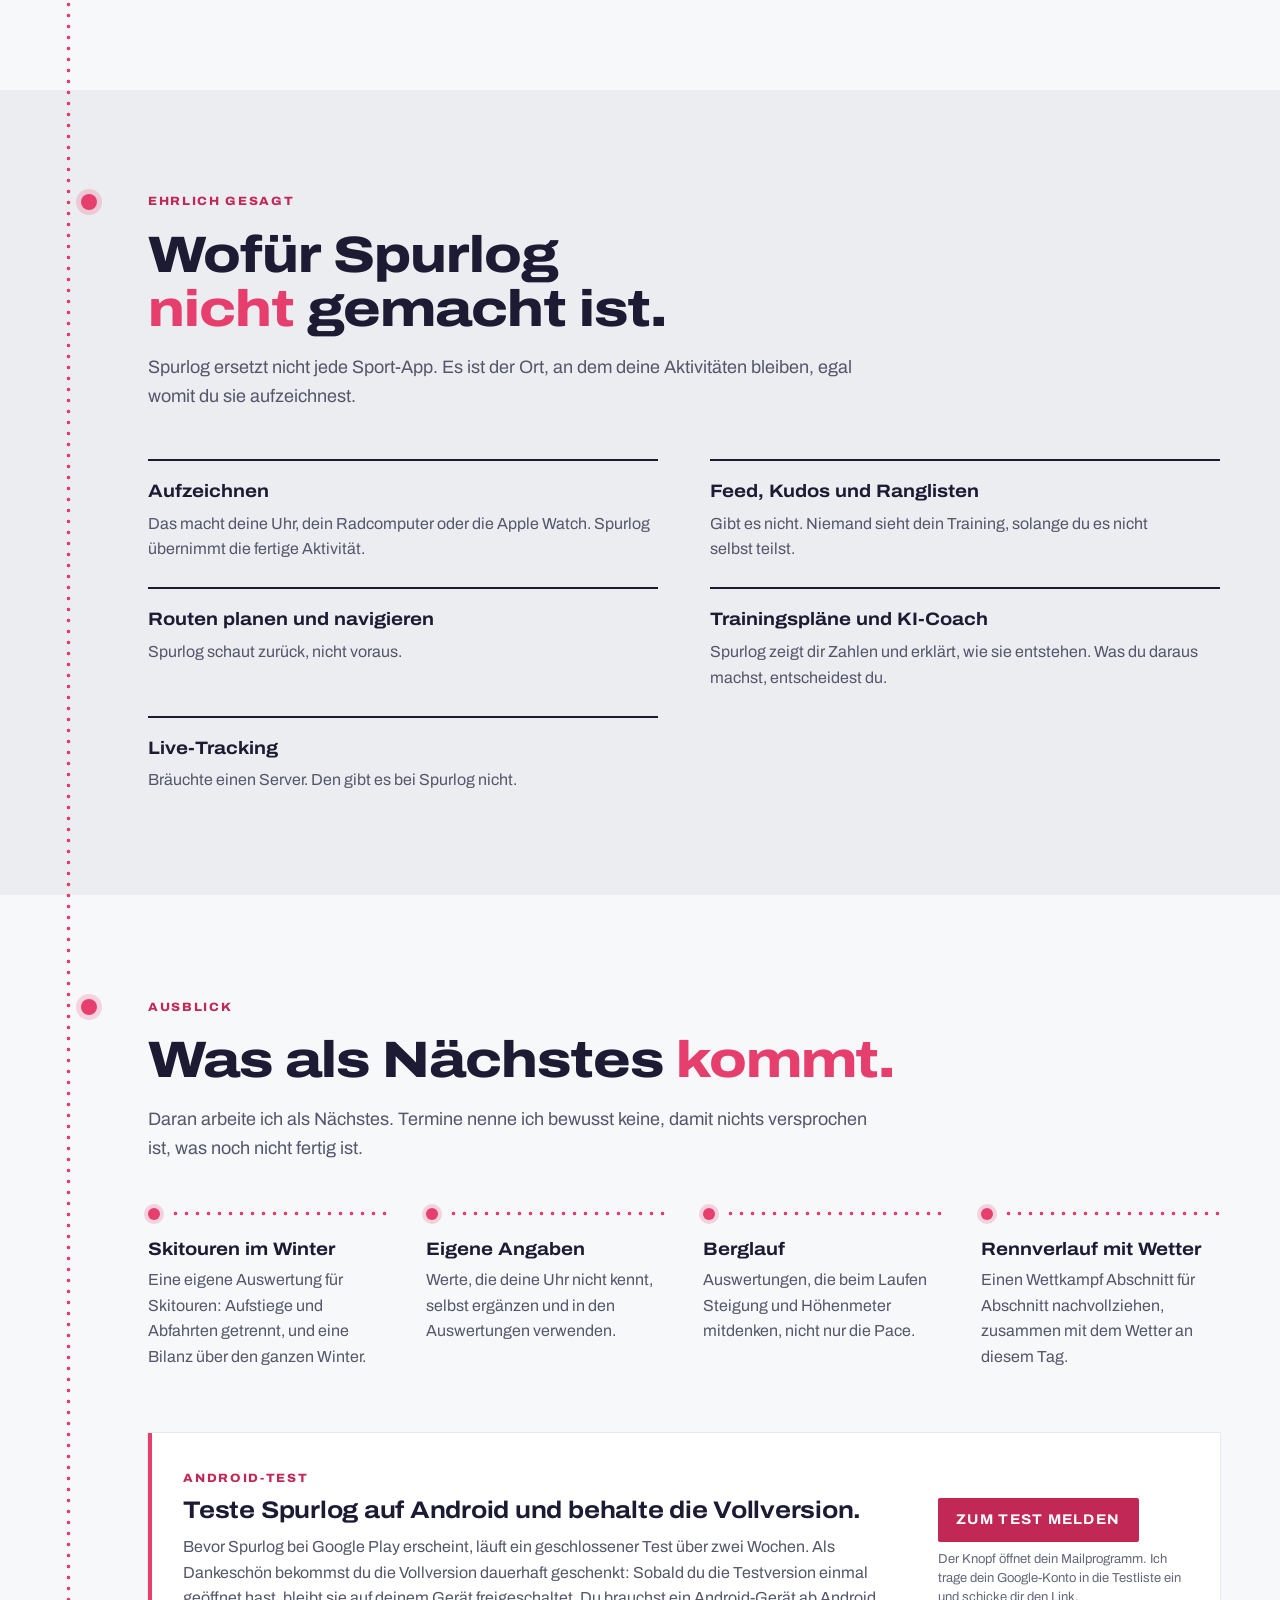
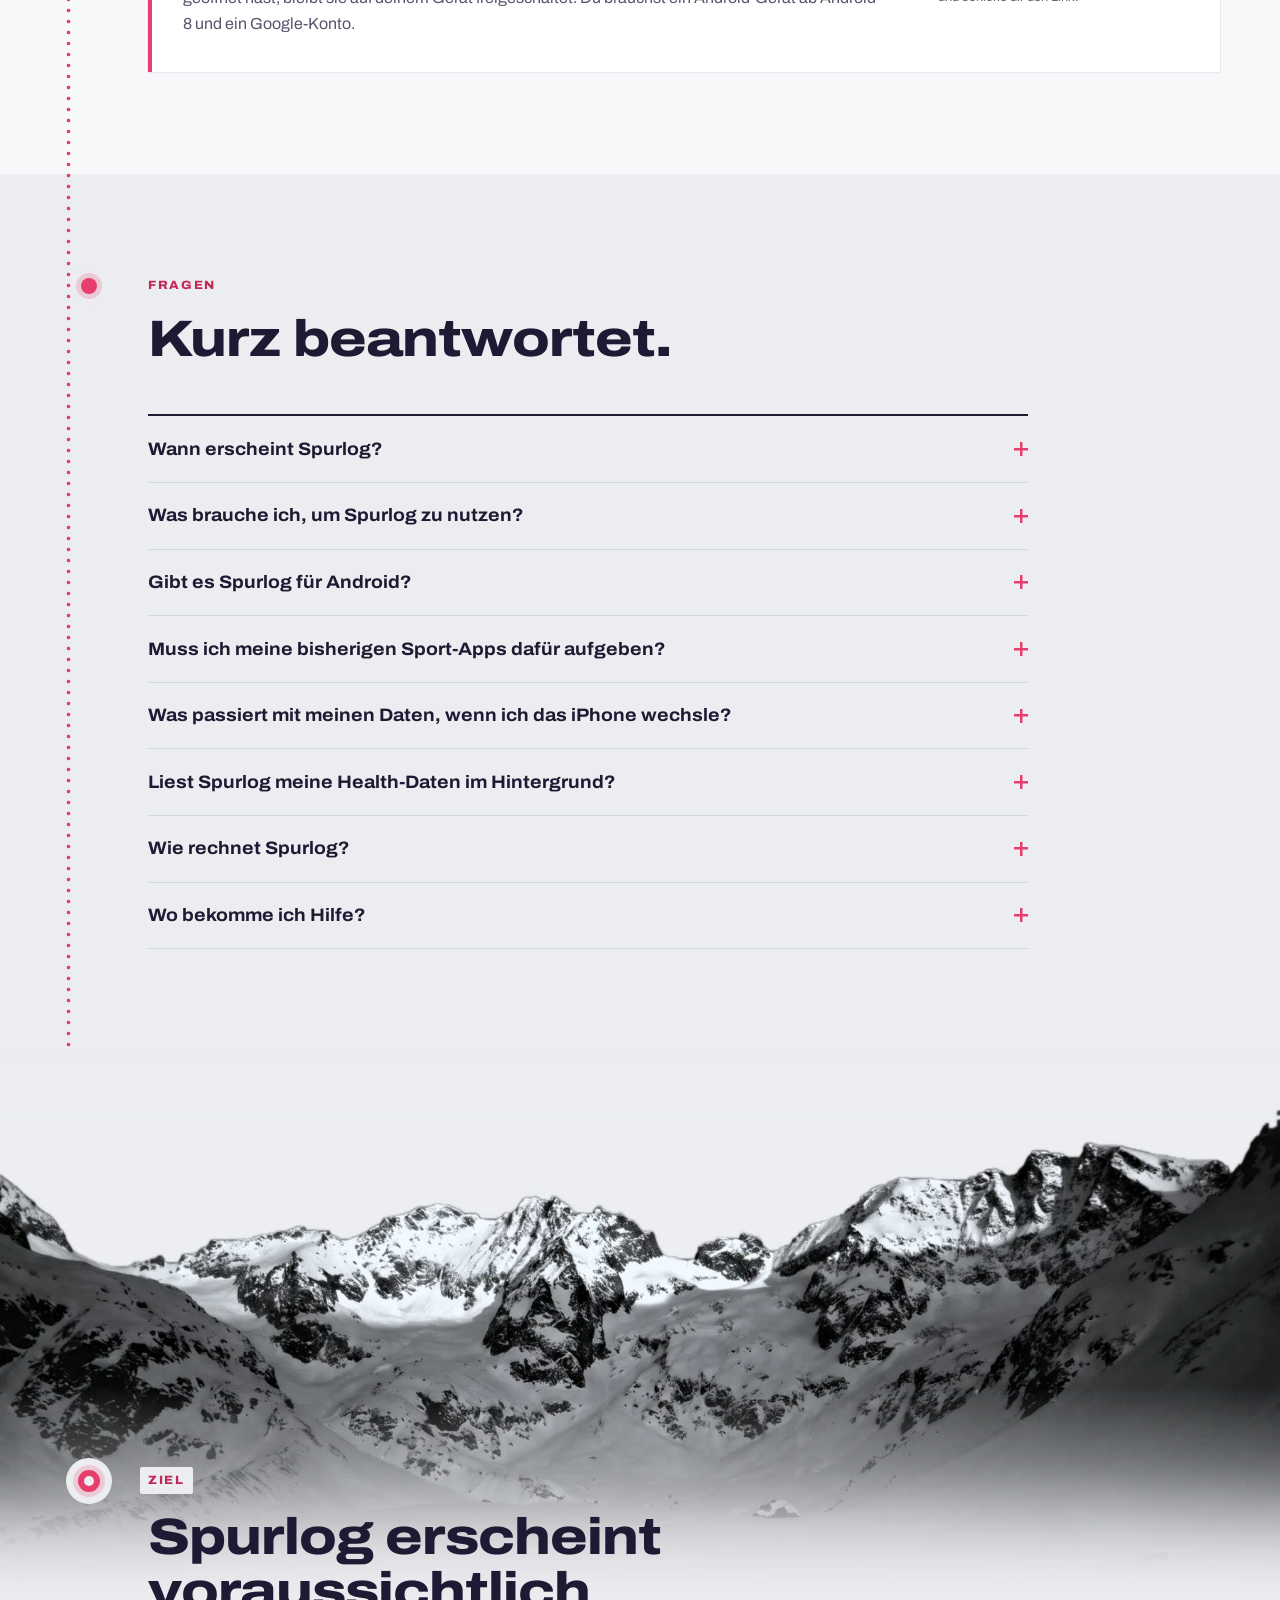
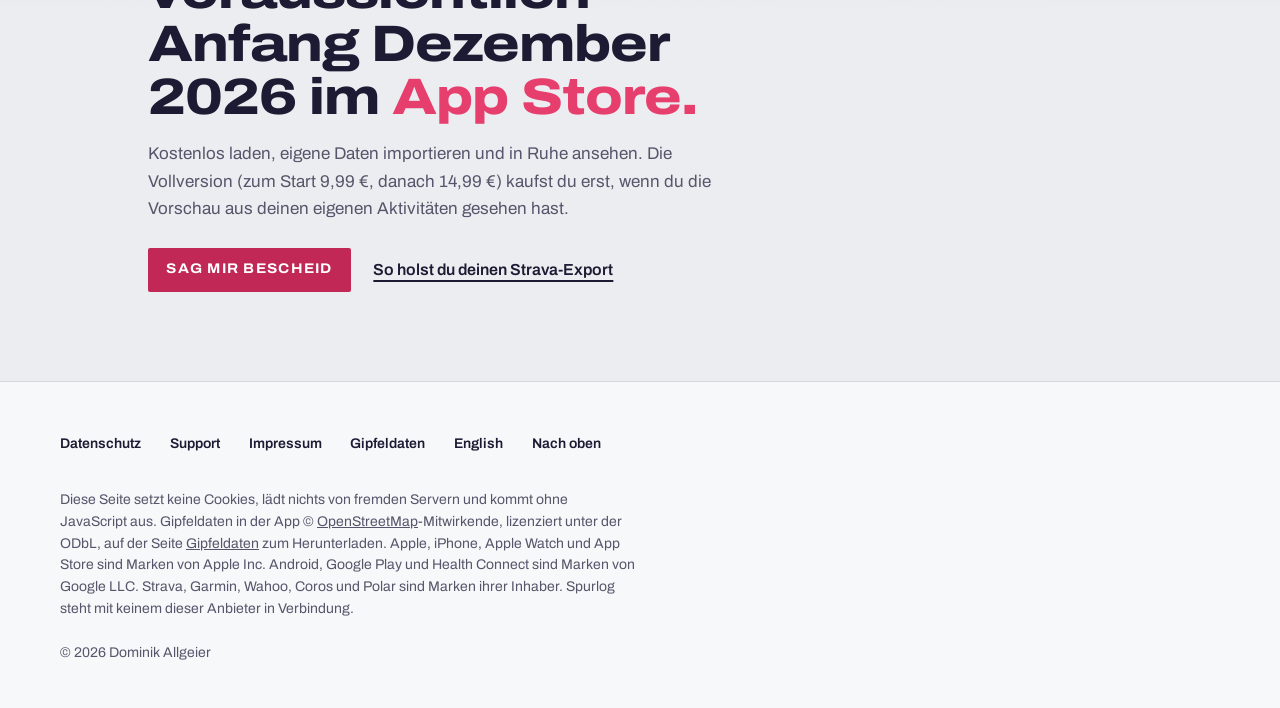
==== commit 8f809ae5: "Startseite DE/EN: Abschnitt Ausblick und Aufruf zum Android-Test mit geschenkter Vollversion Co-Auth" ====
--- a/index.html
+++ b/index.html
@@ -270,6 +270,24 @@
 .nots dt{font-family:var(--display);font-stretch:112%;font-weight:700;font-size:1.125rem}
 .nots dd{margin-top:.3rem;color:var(--ink-2);font-size:1rem}
 
+/* Ausblick */
+.next{display:grid;grid-template-columns:repeat(4,minmax(0,1fr));gap:2rem clamp(1.4rem,3vw,2.6rem);margin-top:clamp(2rem,4vw,3rem)}
+.next li{position:relative;padding-top:1.7rem}
+.next li::before{content:"";position:absolute;left:0;top:-3px;width:12px;height:12px;border-radius:50%;background:var(--route);box-shadow:0 0 0 4px rgba(230,62,109,.2)}
+.next li::after{content:"";position:absolute;left:22px;right:0;top:0;height:5px;background-image:radial-gradient(circle,var(--route) 1.7px,transparent 2.1px);background-size:11px 5px;background-repeat:repeat-x}
+.next h3{font-family:var(--display);font-stretch:112%;font-weight:700;font-size:1.125rem;line-height:1.25;text-wrap:balance}
+.next p{margin-top:.4rem;color:var(--ink-2);font-size:1rem}
+.tester{display:grid;grid-template-columns:minmax(0,1fr) auto;gap:1.2rem clamp(1.5rem,4vw,3.5rem);align-items:center;margin-top:clamp(2.6rem,5vw,4rem);background:var(--card);padding:clamp(1.5rem,3vw,2.2rem);box-shadow:0 0 0 1px rgba(29,27,51,.06),inset 4px 0 0 var(--route);scroll-margin-top:5.5rem}
+.tester .label{font-family:var(--display);font-stretch:108%;font-size:.75rem;font-weight:800;letter-spacing:.14em;text-transform:uppercase;color:var(--route-deep)}
+.tester h3{margin-top:.5rem;font-family:var(--display);font-stretch:112%;font-weight:700;font-size:clamp(1.25rem,2vw,1.5rem);line-height:1.2;letter-spacing:-.01em;text-wrap:balance}
+.tester p:not(.label){margin-top:.6rem;color:var(--ink-2);font-size:1rem;max-width:44em}
+.tester .act{display:grid;justify-items:start;gap:.5rem}
+.tester .act small{font-size:.8125rem;color:var(--ink-3);max-width:19em;line-height:1.45}
+.launch-fine a,.launch-note a{color:var(--route-deep);font-weight:600}
+@media (max-width:1099px){.next{grid-template-columns:repeat(2,minmax(0,1fr))}}
+@media (max-width:599px){.next{grid-template-columns:minmax(0,1fr)}}
+@media (max-width:760px){.tester{grid-template-columns:minmax(0,1fr)}.tester .act small{max-width:none}}
+
 /* Fragen */
 .faq{margin-top:clamp(2rem,4vw,3rem);border-top:2px solid var(--ink);max-width:880px}
 .faq details{border-bottom:1px solid var(--line)}
@@ -399,7 +417,7 @@
           <a class="more" href="#funktionen">Was Spurlog kann</a>
         </div>
         <p class="launch-fine">Der Knopf öffnet dein Mailprogramm mit einer fertigen Nachricht. Du bekommst eine Antwort zum Start, sonst nichts. Kein Mailprogramm? Schreib an <b>dominik.allgeier.apps@gmail.com</b>.</p>
-        <p class="launch-fine an-bald">Die Android-Version erscheint bei Google Play, sobald der zweiwöchige Pflicht-Test von Google abgeschlossen ist; der Termin steht noch nicht fest.</p>
+        <p class="launch-fine an-bald">Die Android-Version erscheint bei Google Play, sobald der zweiwöchige Pflicht-Test von Google abgeschlossen ist; der Termin steht noch nicht fest. <a href="#android-test">Teste mit und behalte die Vollversion.</a></p>
       </div>
       <div class="cta-row">
         <!-- STORE-LINK App Store: href eintragen, bevor data-ios="da" gesetzt wird -->
@@ -408,7 +426,7 @@
         <a class="store alt an-da" href="https://play.google.com/store/apps/details?id=com.dominikallgeier.spurlog&amp;hl=de">Bei Google Play laden</a>
         <a class="more ios-da" href="#funktionen">Was Spurlog kann</a>
       </div>
-      <p class="launch-note ios-da an-bald">Die Android-Version erscheint bei Google Play, sobald der zweiwöchige Pflicht-Test von Google abgeschlossen ist; der Termin steht noch nicht fest.</p>
+      <p class="launch-note ios-da an-bald">Die Android-Version erscheint bei Google Play, sobald der zweiwöchige Pflicht-Test von Google abgeschlossen ist; der Termin steht noch nicht fest. <a href="#android-test">Teste mit und behalte die Vollversion.</a></p>
     </div>
   </div>
 </section>
@@ -641,7 +659,32 @@
   </div>
 </section>
 
-<section class="sec white" id="fragen" aria-labelledby="h-fragen">
+<section class="sec white" id="ausblick" aria-labelledby="h-ausblick">
+  <div class="wrap">
+    <p class="way">Ausblick</p>
+    <h2 id="h-ausblick">Was als Nächstes <em>kommt.</em></h2>
+    <p class="sec-lede">Daran arbeite ich als Nächstes. Termine nenne ich bewusst keine, damit nichts versprochen ist, was noch nicht fertig ist.</p>
+    <ol class="next">
+      <li><h3>Skitouren im Winter</h3><p>Eine eigene Auswertung für Skitouren: Aufstiege und Abfahrten getrennt, und eine Bilanz über den ganzen Winter.</p></li>
+      <li><h3>Eigene Angaben</h3><p>Werte, die deine Uhr nicht kennt, selbst ergänzen und in den Auswertungen verwenden.</p></li>
+      <li><h3>Berglauf</h3><p>Auswertungen, die beim Laufen Steigung und Höhenmeter mitdenken, nicht nur die Pace.</p></li>
+      <li><h3>Rennverlauf mit Wetter</h3><p>Einen Wettkampf Abschnitt für Abschnitt nachvollziehen, zusammen mit dem Wetter an diesem Tag.</p></li>
+    </ol>
+    <div class="tester an-bald" id="android-test">
+      <div>
+        <p class="label">Android-Test</p>
+        <h3>Teste Spurlog auf Android und behalte die Vollversion.</h3>
+        <p>Bevor Spurlog bei Google Play erscheint, läuft ein geschlossener Test über zwei Wochen. Als Dankeschön bekommst du die Vollversion dauerhaft geschenkt: Sobald du die Testversion einmal geöffnet hast, bleibt sie auf deinem Gerät freigeschaltet. Du brauchst ein Android-Gerät ab Android 8 und ein Google-Konto.</p>
+      </div>
+      <div class="act">
+        <a class="notify" href="mailto:dominik.allgeier.apps@gmail.com?subject=Spurlog%3A%20Android-Test&amp;body=Ich%20m%C3%B6chte%20die%20Android-Version%20von%20Spurlog%20testen.%0A%0AMein%20Google-Konto%20(E-Mail-Adresse%20f%C3%BCr%20Google%20Play)%3A%20">Zum Test melden</a>
+        <small>Der Knopf öffnet dein Mailprogramm. Ich trage dein Google-Konto in die Testliste ein und schicke dir den Link.</small>
+      </div>
+    </div>
+  </div>
+</section>
+
+<section class="sec" id="fragen" aria-labelledby="h-fragen">
   <div class="wrap">
     <p class="way">Fragen</p>
     <h2 id="h-fragen">Kurz beantwortet.</h2>
@@ -649,7 +692,7 @@
       <!-- STARTTERMIN -->
       <details class="ios-bald"><summary>Wann erscheint Spurlog?</summary><p>Voraussichtlich Anfang Dezember 2026 im App Store. Die Android-Version erscheint bei Google Play, sobald der zweiwöchige Pflicht-Test von Google abgeschlossen ist; der Termin steht noch nicht fest. Wenn du magst, <a href="mailto:dominik.allgeier.apps@gmail.com?subject=Spurlog%3A%20Bescheid%20zum%20Start&amp;body=Bitte%20gib%20mir%20Bescheid%2C%20wenn%20Spurlog%20erscheint.%0A%0AIch%20nutze%3A%20iPhone%20/%20Android">sage ich dir per Mail Bescheid</a>.</p></details>
       <details><summary>Was brauche ich, um Spurlog zu nutzen?</summary><p>Ein iPhone mit iOS 18 oder neuer und Aktivitäten als Datei oder in Apple Health, oder ein Android-Gerät ab Android 8 und Aktivitäten als Datei oder in Health Connect (ab Android 9). Die App gibt es auf Deutsch und Englisch, mit Kilometern oder Meilen je nach Einstellung deines Geräts.</p></details>
-      <details><summary>Gibt es Spurlog für Android?</summary><p><span class="an-bald">Ja. Google verlangt von neuen Entwicklern vor der Veröffentlichung einen Test mit mindestens zwölf Testern über zwei Wochen. Sobald er abgeschlossen ist, erscheint Spurlog bei Google Play; der Termin steht noch nicht fest. Die Android-Version bietet dieselben Auswertungen wie die iPhone-Version und liest Workouts aus Health Connect statt aus Apple Health. Der Startpreis gilt dort vier Wochen ab dem Android-Start.</span><span class="an-da">Ja, bei Google Play, für Geräte ab Android 8. Sie bietet dieselben Auswertungen wie die iPhone-Version und liest Workouts aus Health Connect statt aus Apple Health.</span> Der Kauf der Vollversion gilt jeweils für den Store, in dem du kaufst.</p></details>
+      <details><summary>Gibt es Spurlog für Android?</summary><p><span class="an-bald">Ja. Google verlangt von neuen Entwicklern vor der Veröffentlichung einen Test mit mindestens zwölf Testern über zwei Wochen. Sobald er abgeschlossen ist, erscheint Spurlog bei Google Play; der Termin steht noch nicht fest. Die Android-Version bietet dieselben Auswertungen wie die iPhone-Version und liest Workouts aus Health Connect statt aus Apple Health. Der Startpreis gilt dort vier Wochen ab dem Android-Start. Wer beim Test mitmacht, bekommt die Vollversion geschenkt; wie du dich meldest, steht <a href="#android-test">im Abschnitt Ausblick</a>.</span><span class="an-da">Ja, bei Google Play, für Geräte ab Android 8. Sie bietet dieselben Auswertungen wie die iPhone-Version und liest Workouts aus Health Connect statt aus Apple Health.</span> Der Kauf der Vollversion gilt jeweils für den Store, in dem du kaufst.</p></details>
       <details><summary>Muss ich meine bisherigen Sport-Apps dafür aufgeben?</summary><p>Nein. Spurlog verbindet sich mit keinem Dienst und ändert dort nichts. Du importierst Dateien oder Health-Workouts und kannst alles andere weiter benutzen.</p></details>
       <details><summary>Was passiert mit meinen Daten, wenn ich das iPhone wechsle?</summary><p>Nutzt du ein iPhone-Backup, können die Daten der App darin enthalten sein. Zusätzlich kannst du in Spurlog ein automatisches Backup in einen Ordner einrichten, zum Beispiel in iCloud Drive, oder das Archiv von Hand als ZIP exportieren. Den Kauf stellst du mit deiner Apple-ID wieder her.</p></details>
       <details><summary>Liest Spurlog meine Health-Daten im Hintergrund?</summary><p>Nein. Spurlog liest Workouts aus Apple Health nur, wenn du den Import selbst startest, und schreibt nichts hinein. Welche Datenarten die App lesen darf, legst du fest. Mehr dazu steht in der <a href="datenschutz.html">Datenschutzerklärung</a>.</p></details>
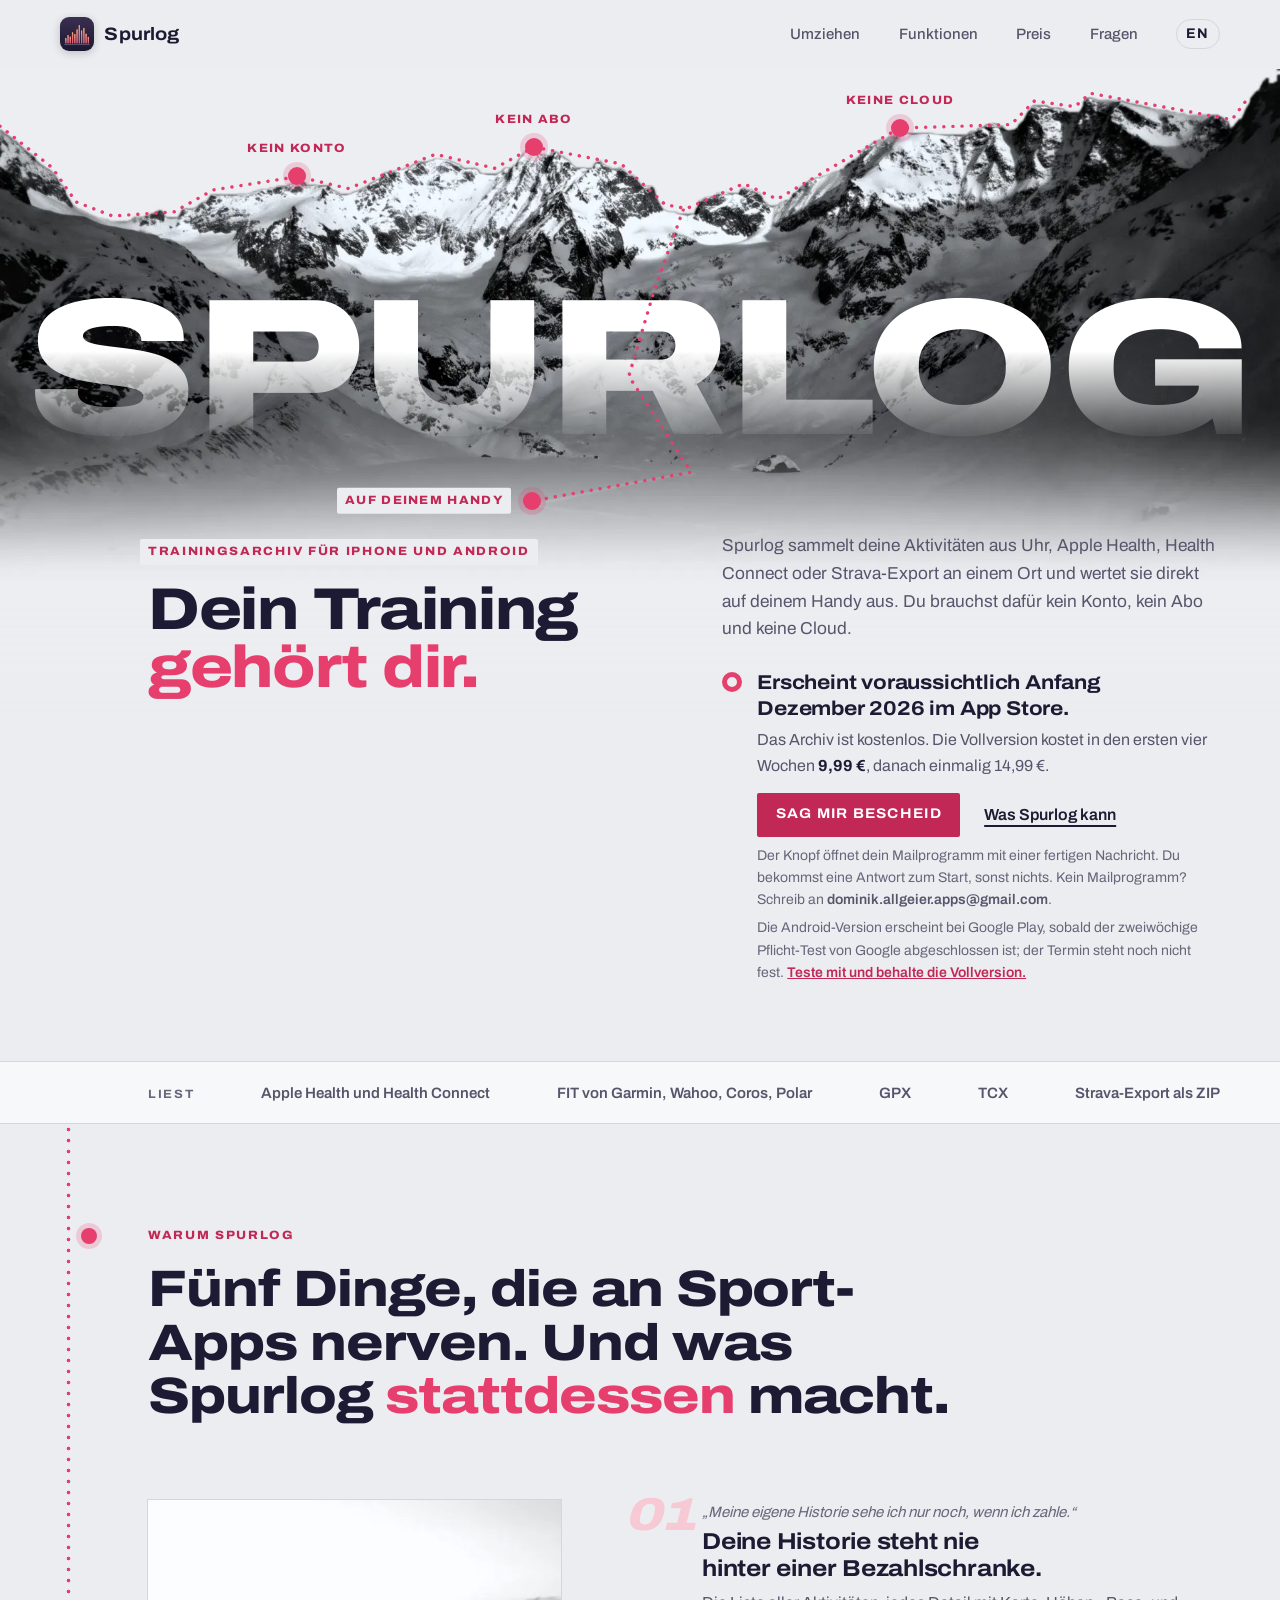
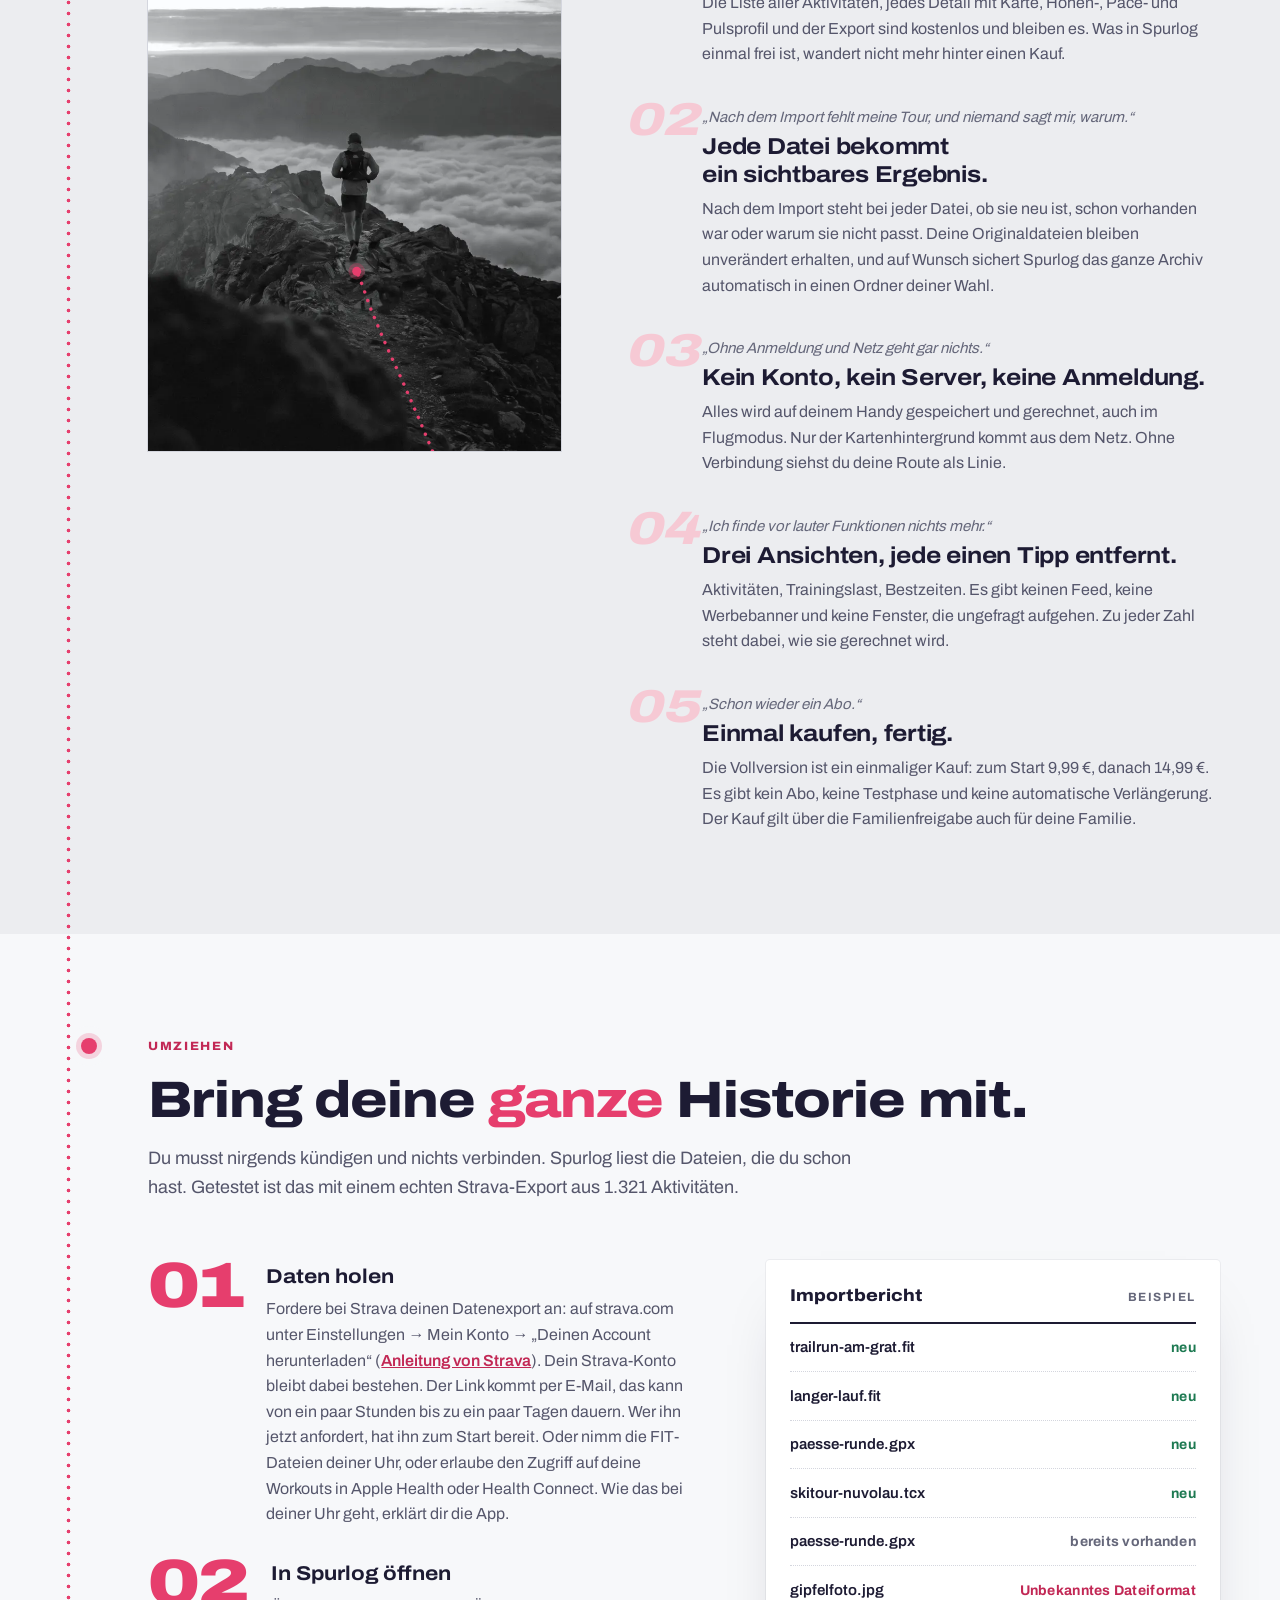
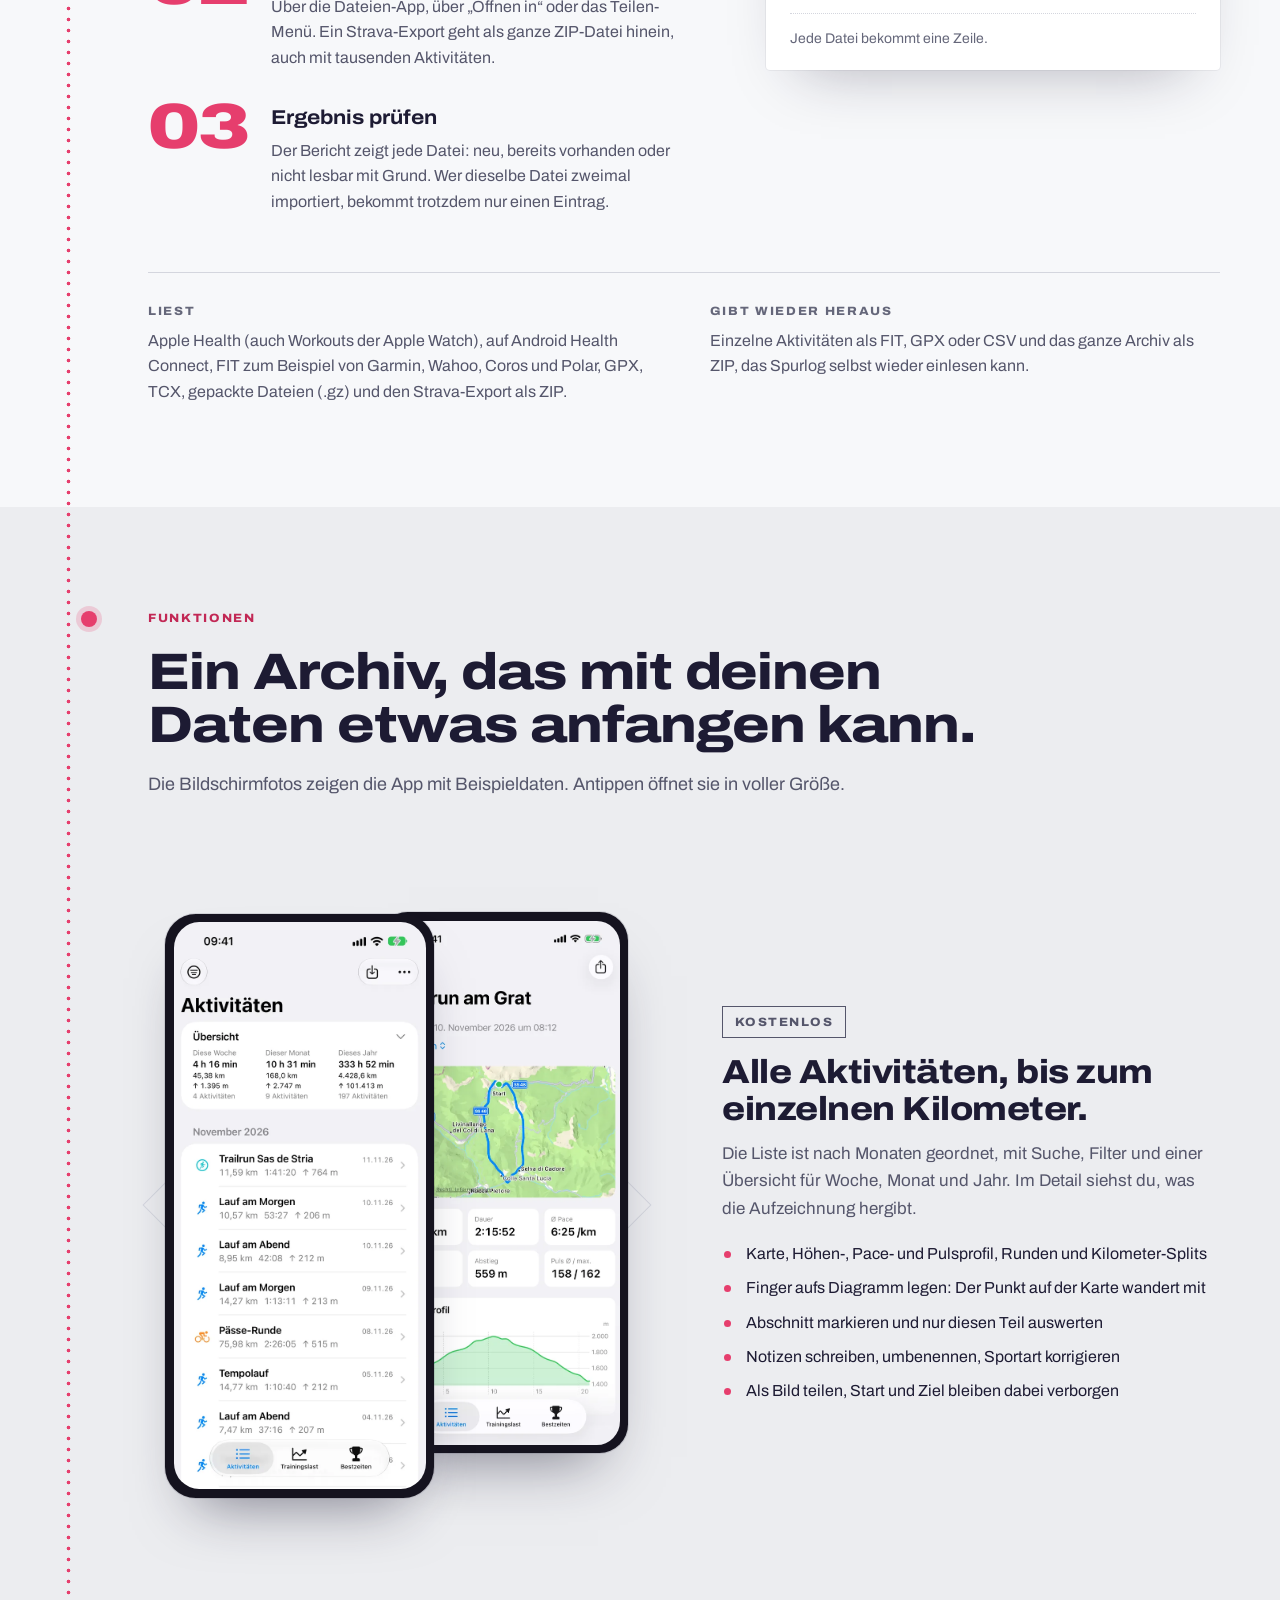
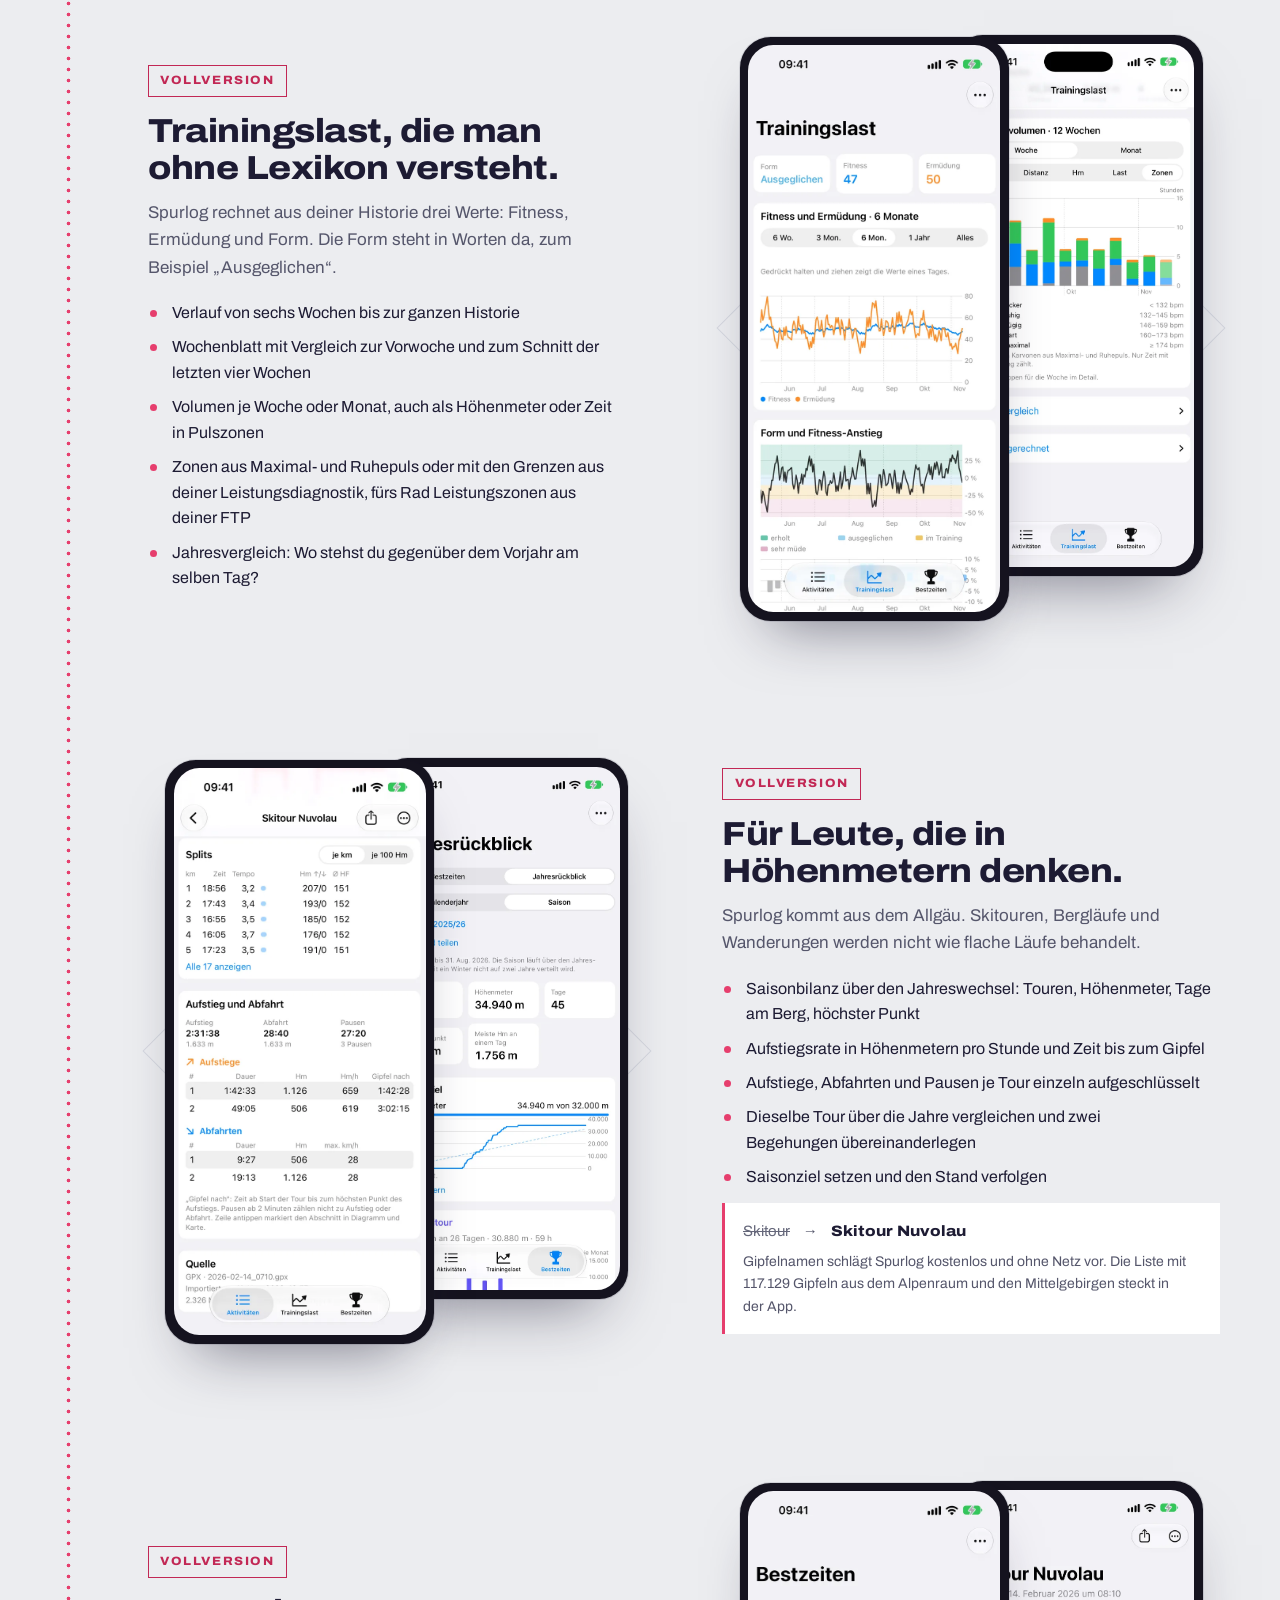
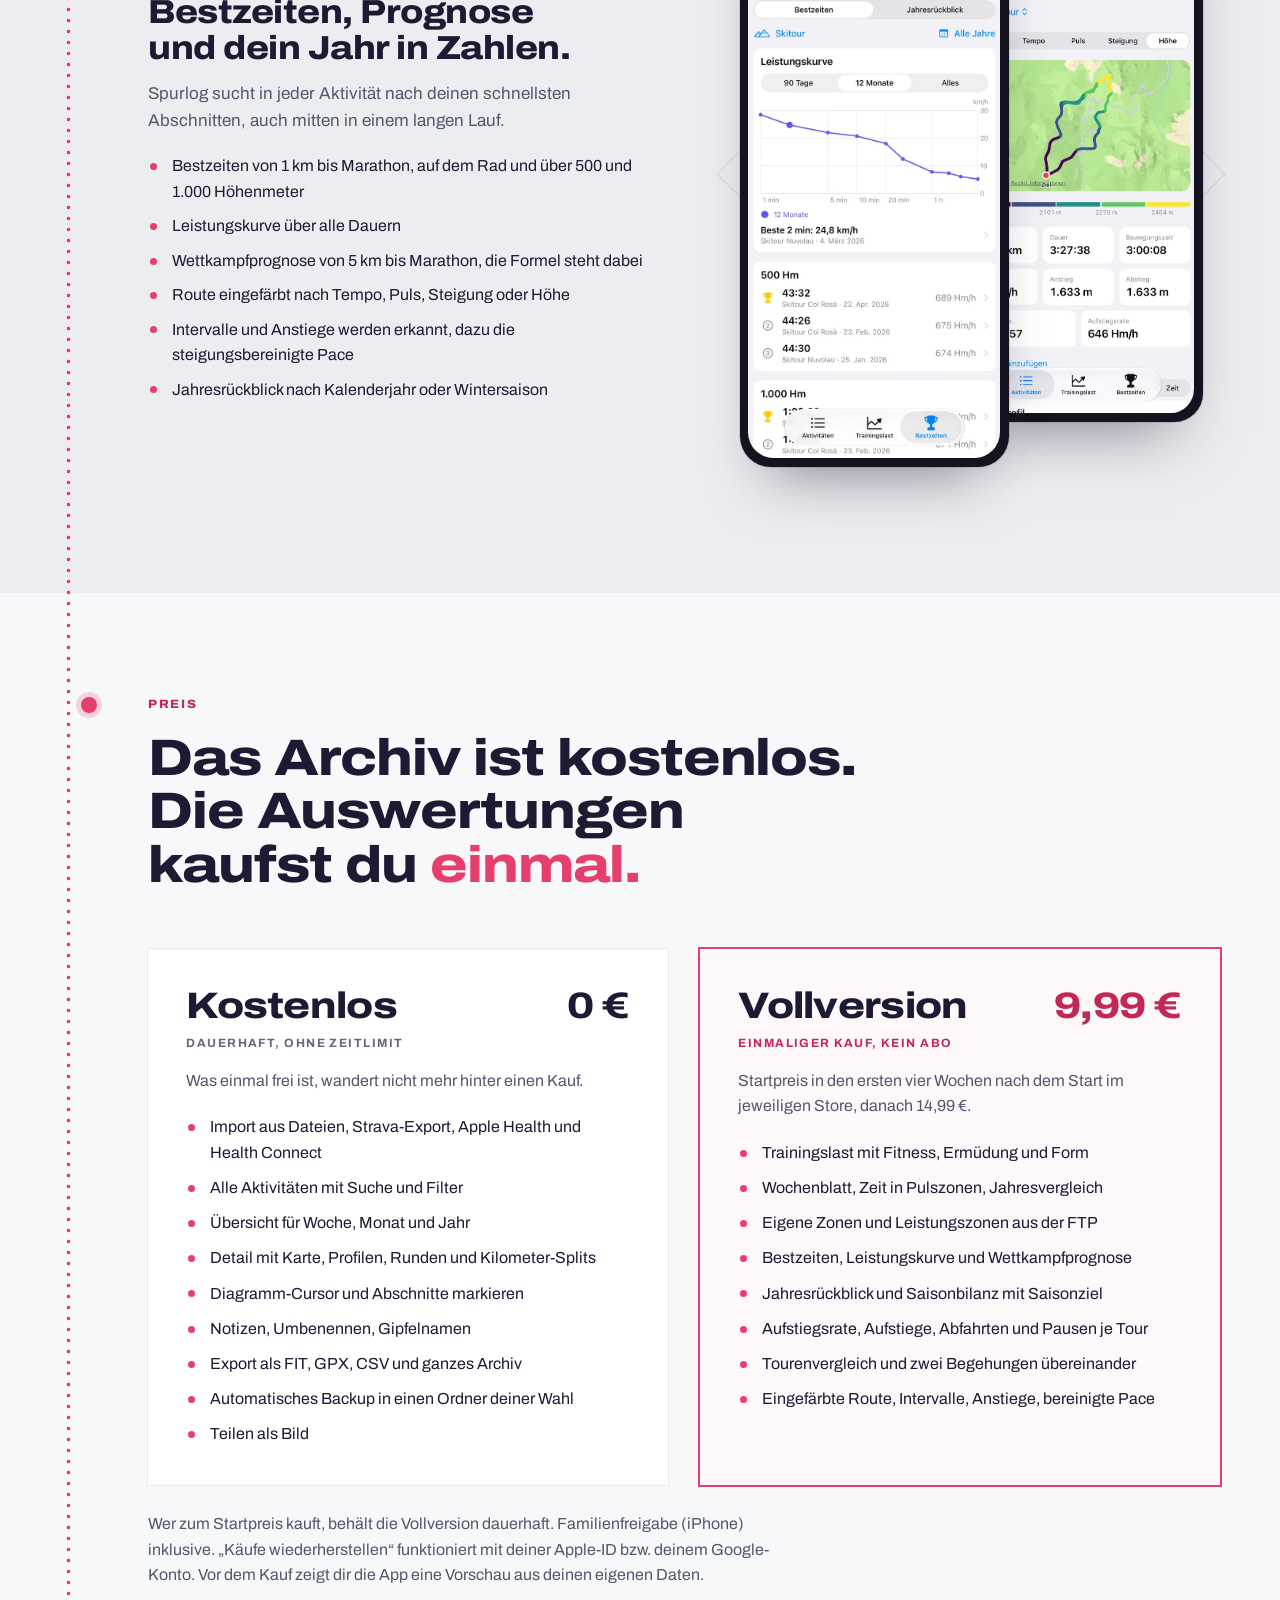
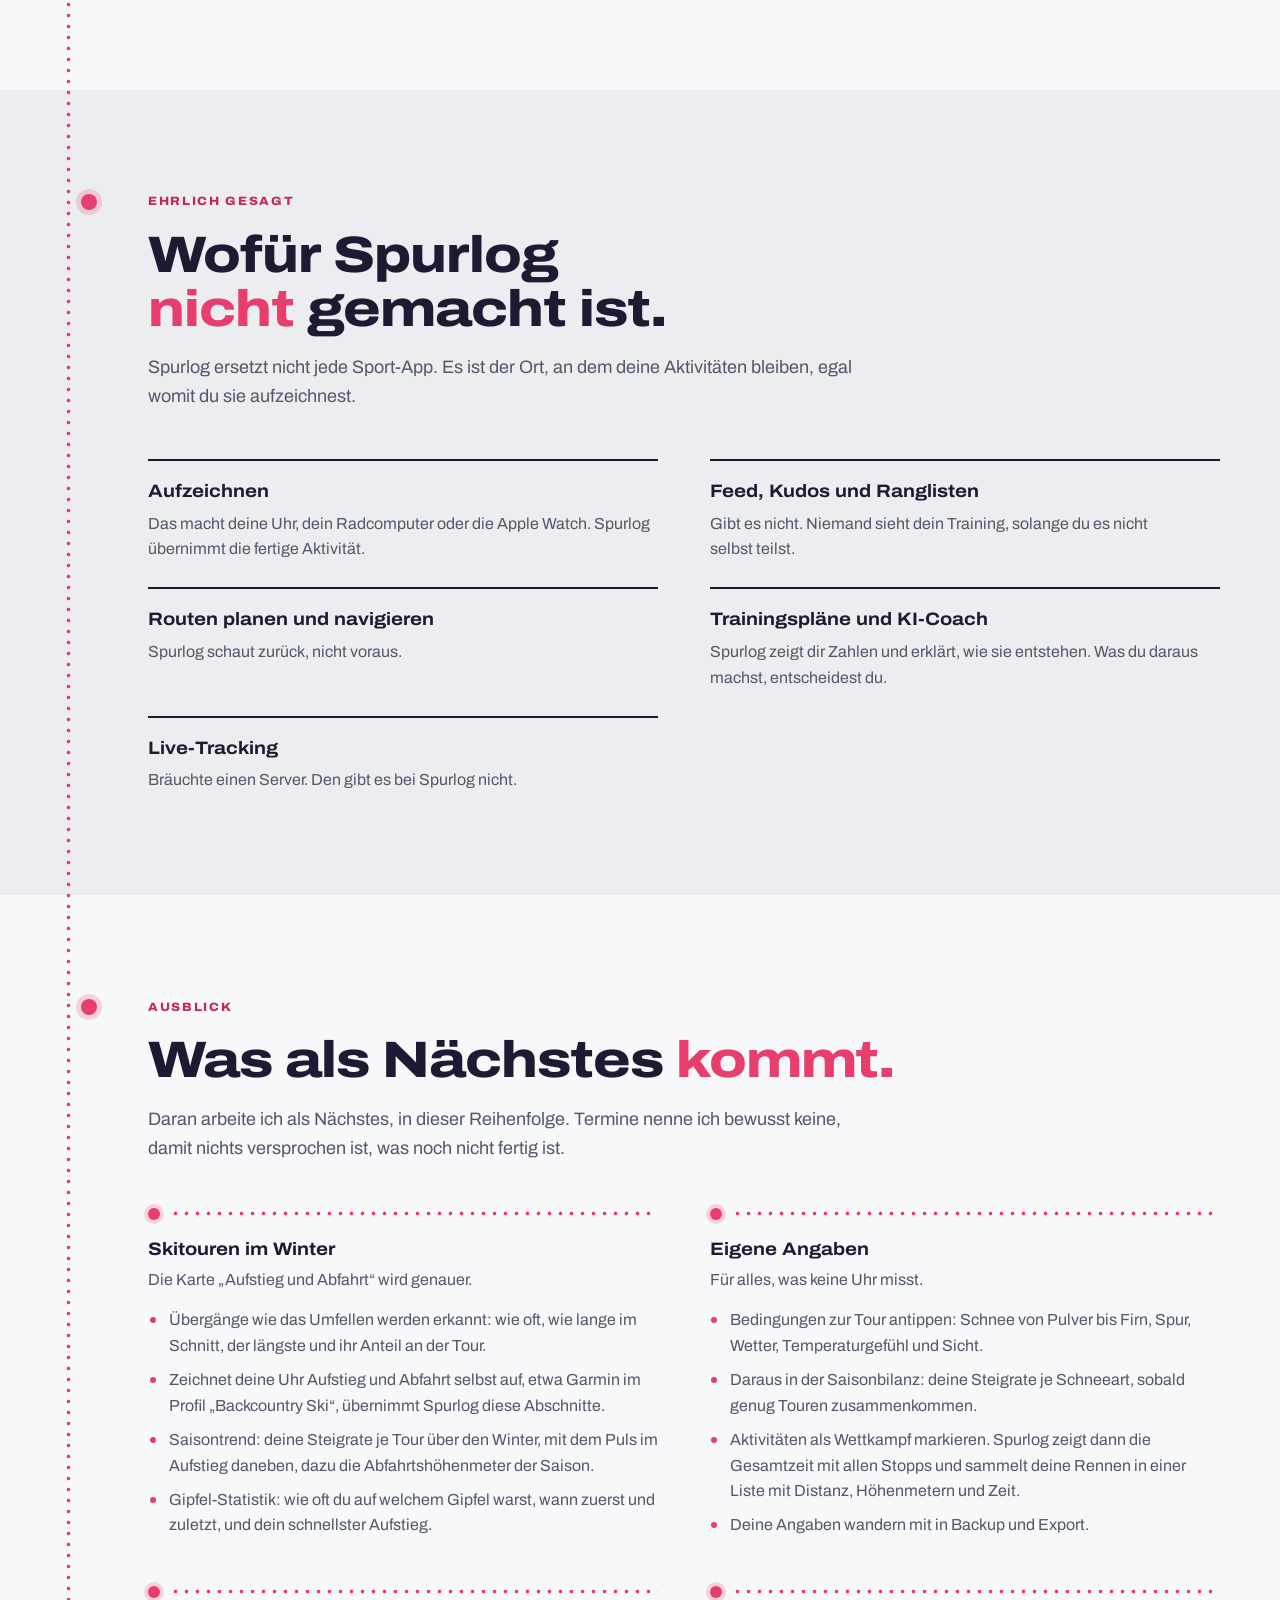
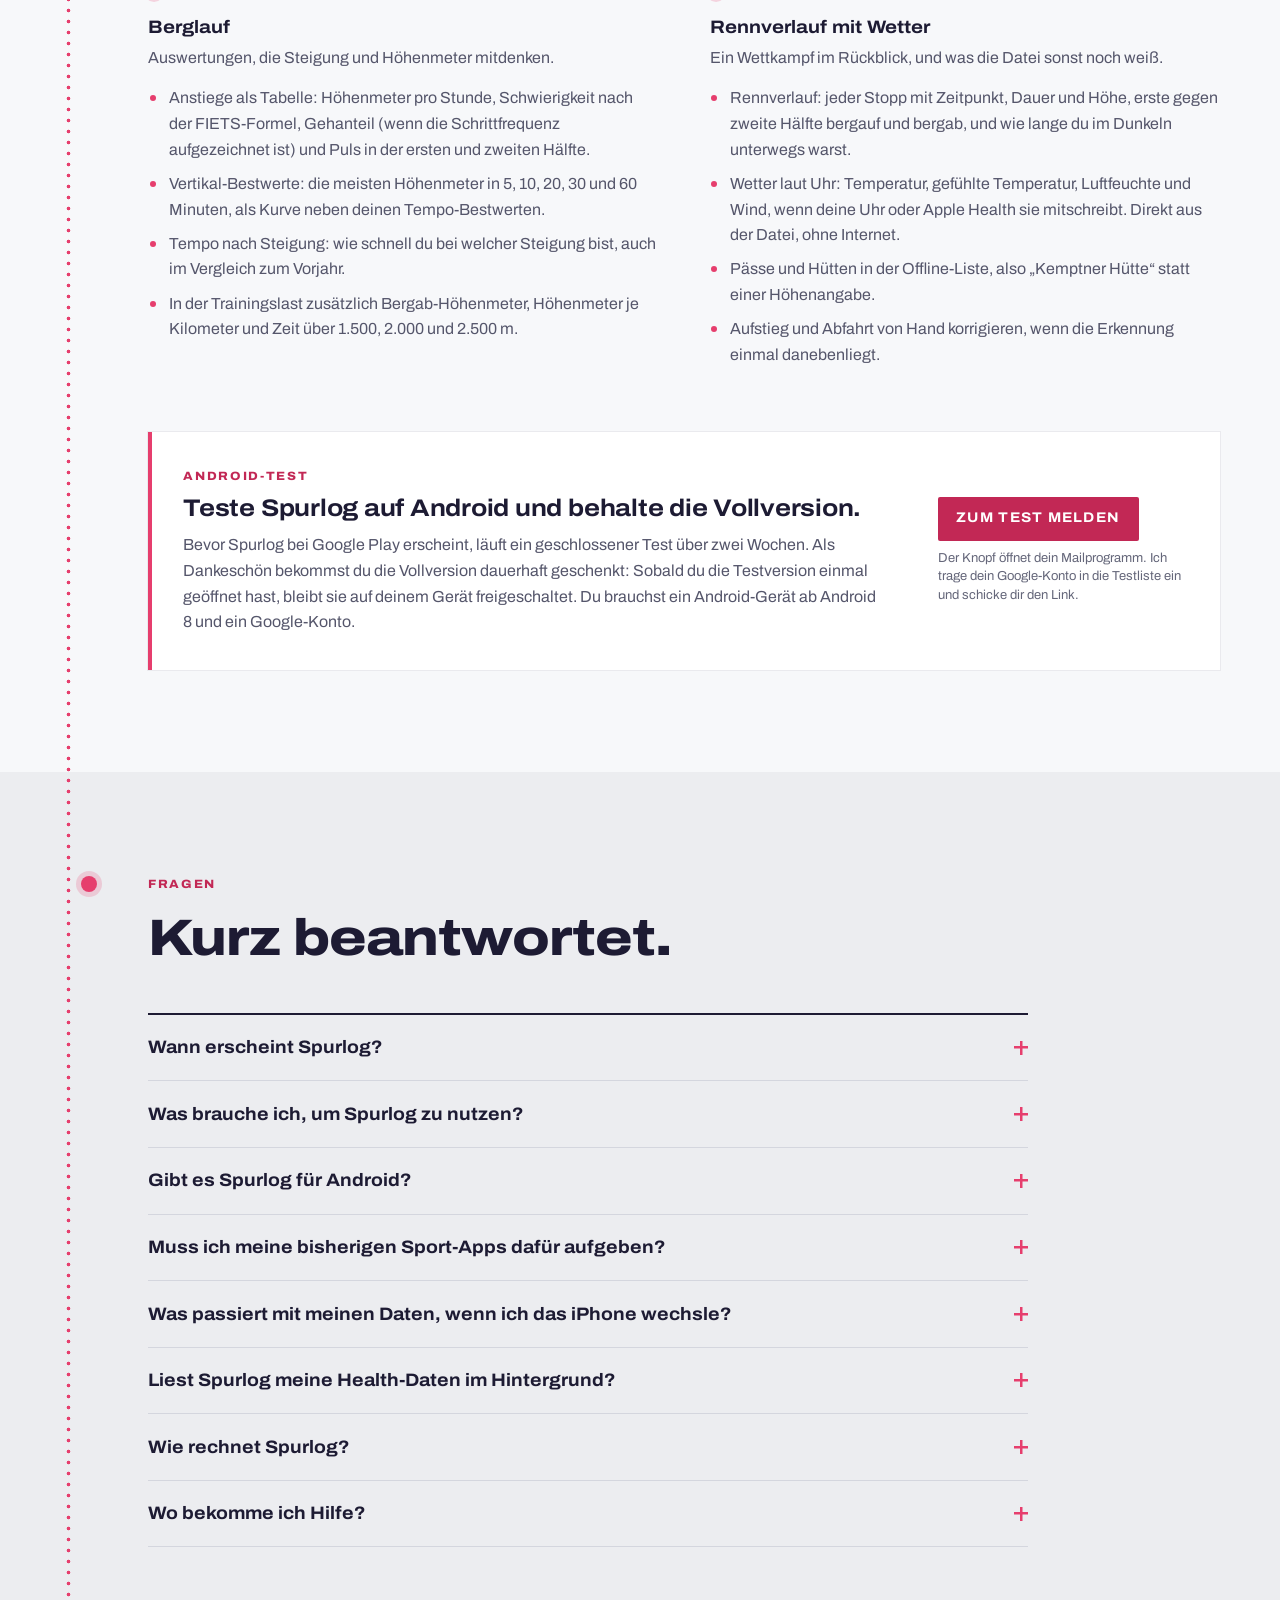
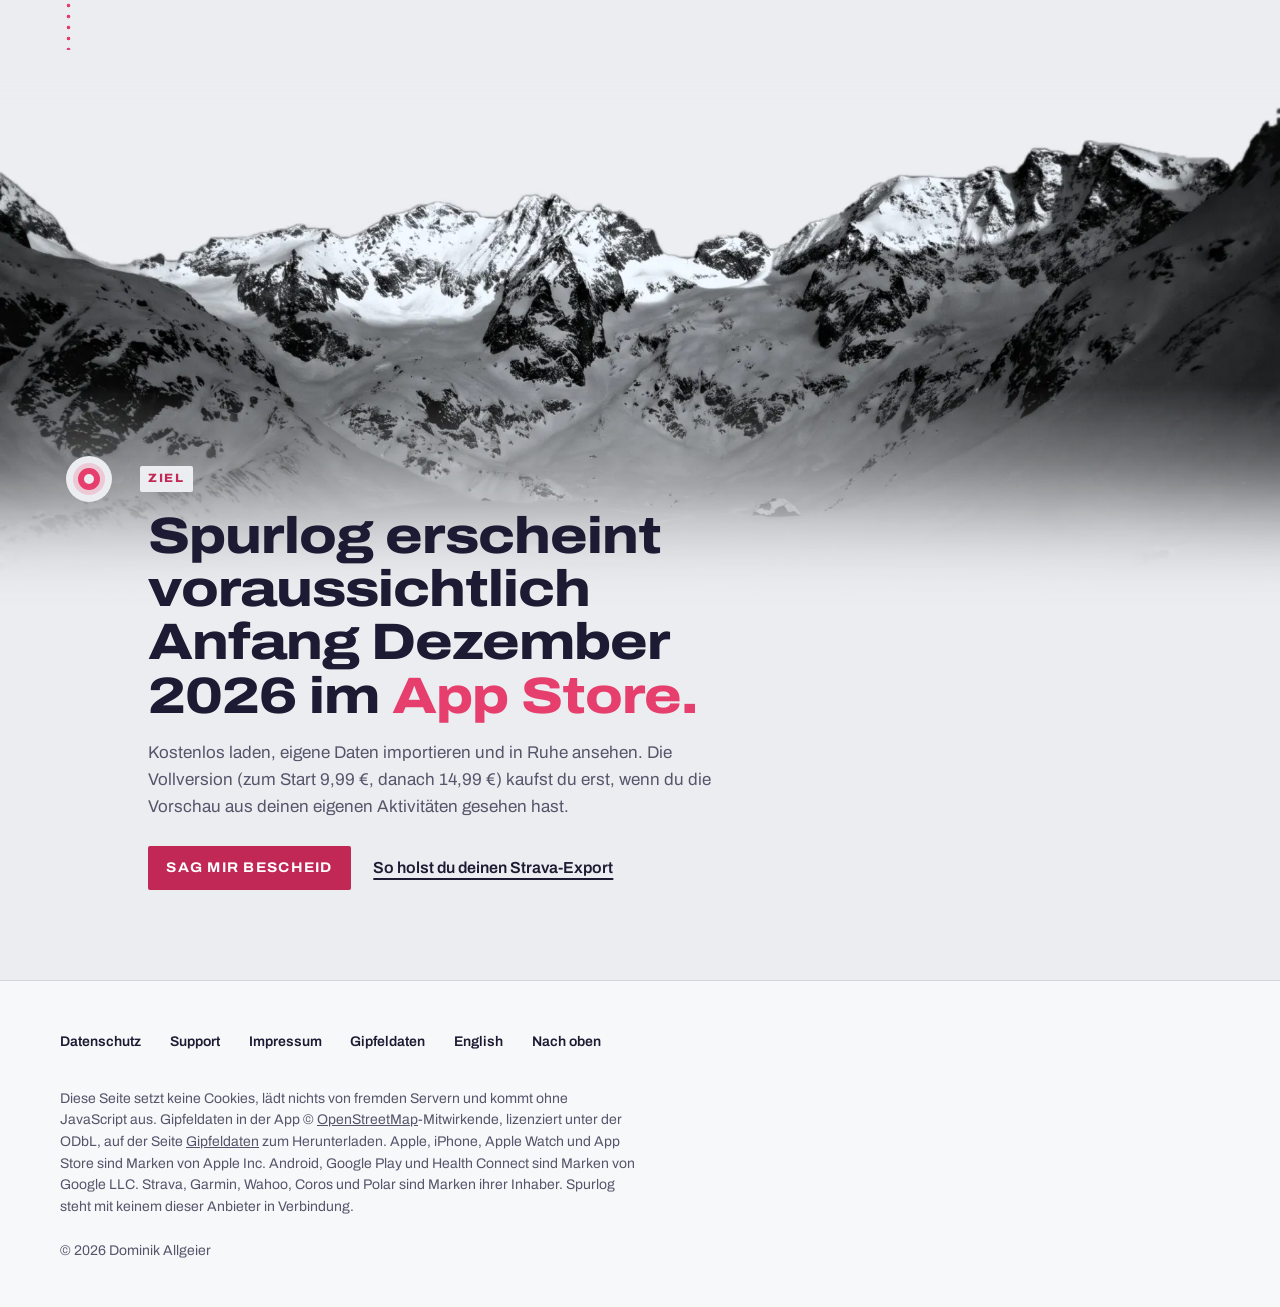
==== commit a0a73ec5: "Ausblick konkreter: je Thema die geplanten Funktionen aus dem Umsetzungsplan Co-Authored-By: Claude " ====
--- a/index.html
+++ b/index.html
@@ -271,12 +271,16 @@
 .nots dd{margin-top:.3rem;color:var(--ink-2);font-size:1rem}
 
 /* Ausblick */
-.next{display:grid;grid-template-columns:repeat(4,minmax(0,1fr));gap:2rem clamp(1.4rem,3vw,2.6rem);margin-top:clamp(2rem,4vw,3rem)}
+.next{display:grid;grid-template-columns:repeat(2,minmax(0,1fr));gap:clamp(2.2rem,4vw,3.2rem) clamp(1.6rem,4vw,4rem);margin-top:clamp(2rem,4vw,3rem)}
 .next li{position:relative;padding-top:1.7rem}
 .next li::before{content:"";position:absolute;left:0;top:-3px;width:12px;height:12px;border-radius:50%;background:var(--route);box-shadow:0 0 0 4px rgba(230,62,109,.2)}
 .next li::after{content:"";position:absolute;left:22px;right:0;top:0;height:5px;background-image:radial-gradient(circle,var(--route) 1.7px,transparent 2.1px);background-size:11px 5px;background-repeat:repeat-x}
 .next h3{font-family:var(--display);font-stretch:112%;font-weight:700;font-size:1.125rem;line-height:1.25;text-wrap:balance}
-.next p{margin-top:.4rem;color:var(--ink-2);font-size:1rem}
+.next .intro{margin-top:.4rem;color:var(--ink-2);font-size:1rem}
+.next ul{margin-top:.9rem;display:grid;gap:.55rem;font-size:1rem;color:var(--ink-2)}
+.next ul li{padding-top:0;padding-left:1.3rem}
+.next ul li::before{left:.1rem;top:.62em;width:6px;height:6px;box-shadow:none}
+.next ul li::after{display:none}
 .tester{display:grid;grid-template-columns:minmax(0,1fr) auto;gap:1.2rem clamp(1.5rem,4vw,3.5rem);align-items:center;margin-top:clamp(2.6rem,5vw,4rem);background:var(--card);padding:clamp(1.5rem,3vw,2.2rem);box-shadow:0 0 0 1px rgba(29,27,51,.06),inset 4px 0 0 var(--route);scroll-margin-top:5.5rem}
 .tester .label{font-family:var(--display);font-stretch:108%;font-size:.75rem;font-weight:800;letter-spacing:.14em;text-transform:uppercase;color:var(--route-deep)}
 .tester h3{margin-top:.5rem;font-family:var(--display);font-stretch:112%;font-weight:700;font-size:clamp(1.25rem,2vw,1.5rem);line-height:1.2;letter-spacing:-.01em;text-wrap:balance}
@@ -284,8 +288,7 @@
 .tester .act{display:grid;justify-items:start;gap:.5rem}
 .tester .act small{font-size:.8125rem;color:var(--ink-3);max-width:19em;line-height:1.45}
 .launch-fine a,.launch-note a{color:var(--route-deep);font-weight:600}
-@media (max-width:1099px){.next{grid-template-columns:repeat(2,minmax(0,1fr))}}
-@media (max-width:599px){.next{grid-template-columns:minmax(0,1fr)}}
+@media (max-width:759px){.next{grid-template-columns:minmax(0,1fr)}}
 @media (max-width:760px){.tester{grid-template-columns:minmax(0,1fr)}.tester .act small{max-width:none}}
 
 /* Fragen */
@@ -663,12 +666,12 @@
   <div class="wrap">
     <p class="way">Ausblick</p>
     <h2 id="h-ausblick">Was als Nächstes <em>kommt.</em></h2>
-    <p class="sec-lede">Daran arbeite ich als Nächstes. Termine nenne ich bewusst keine, damit nichts versprochen ist, was noch nicht fertig ist.</p>
+    <p class="sec-lede">Daran arbeite ich als Nächstes, in dieser Reihenfolge. Termine nenne ich bewusst keine, damit nichts versprochen ist, was noch nicht fertig ist.</p>
     <ol class="next">
-      <li><h3>Skitouren im Winter</h3><p>Eine eigene Auswertung für Skitouren: Aufstiege und Abfahrten getrennt, und eine Bilanz über den ganzen Winter.</p></li>
-      <li><h3>Eigene Angaben</h3><p>Werte, die deine Uhr nicht kennt, selbst ergänzen und in den Auswertungen verwenden.</p></li>
-      <li><h3>Berglauf</h3><p>Auswertungen, die beim Laufen Steigung und Höhenmeter mitdenken, nicht nur die Pace.</p></li>
-      <li><h3>Rennverlauf mit Wetter</h3><p>Einen Wettkampf Abschnitt für Abschnitt nachvollziehen, zusammen mit dem Wetter an diesem Tag.</p></li>
+      <li><h3>Skitouren im Winter</h3><p class="intro">Die Karte „Aufstieg und Abfahrt“ wird genauer.</p><ul><li>Übergänge wie das Umfellen werden erkannt: wie oft, wie lange im Schnitt, der längste und ihr Anteil an der Tour.</li><li>Zeichnet deine Uhr Aufstieg und Abfahrt selbst auf, etwa Garmin im Profil „Backcountry Ski“, übernimmt Spurlog diese Abschnitte.</li><li>Saisontrend: deine Steigrate je Tour über den Winter, mit dem Puls im Aufstieg daneben, dazu die Abfahrtshöhenmeter der Saison.</li><li>Gipfel-Statistik: wie oft du auf welchem Gipfel warst, wann zuerst und zuletzt, und dein schnellster Aufstieg.</li></ul></li>
+      <li><h3>Eigene Angaben</h3><p class="intro">Für alles, was keine Uhr misst.</p><ul><li>Bedingungen zur Tour antippen: Schnee von Pulver bis Firn, Spur, Wetter, Temperaturgefühl und Sicht.</li><li>Daraus in der Saisonbilanz: deine Steigrate je Schneeart, sobald genug Touren zusammenkommen.</li><li>Aktivitäten als Wettkampf markieren. Spurlog zeigt dann die Gesamtzeit mit allen Stopps und sammelt deine Rennen in einer Liste mit Distanz, Höhenmetern und Zeit.</li><li>Deine Angaben wandern mit in Backup und Export.</li></ul></li>
+      <li><h3>Berglauf</h3><p class="intro">Auswertungen, die Steigung und Höhenmeter mitdenken.</p><ul><li>Anstiege als Tabelle: Höhenmeter pro Stunde, Schwierigkeit nach der FIETS-Formel, Gehanteil (wenn die Schrittfrequenz aufgezeichnet ist) und Puls in der ersten und zweiten Hälfte.</li><li>Vertikal-Bestwerte: die meisten Höhenmeter in 5, 10, 20, 30 und 60 Minuten, als Kurve neben deinen Tempo-Bestwerten.</li><li>Tempo nach Steigung: wie schnell du bei welcher Steigung bist, auch im Vergleich zum Vorjahr.</li><li>In der Trainingslast zusätzlich Bergab-Höhenmeter, Höhenmeter je Kilometer und Zeit über 1.500, 2.000 und 2.500 m.</li></ul></li>
+      <li><h3>Rennverlauf mit Wetter</h3><p class="intro">Ein Wettkampf im Rückblick, und was die Datei sonst noch weiß.</p><ul><li>Rennverlauf: jeder Stopp mit Zeitpunkt, Dauer und Höhe, erste gegen zweite Hälfte bergauf und bergab, und wie lange du im Dunkeln unterwegs warst.</li><li>Wetter laut Uhr: Temperatur, gefühlte Temperatur, Luftfeuchte und Wind, wenn deine Uhr oder Apple Health sie mitschreibt. Direkt aus der Datei, ohne Internet.</li><li>Pässe und Hütten in der Offline-Liste, also „Kemptner Hütte“ statt einer Höhenangabe.</li><li>Aufstieg und Abfahrt von Hand korrigieren, wenn die Erkennung einmal danebenliegt.</li></ul></li>
     </ol>
     <div class="tester an-bald" id="android-test">
       <div>
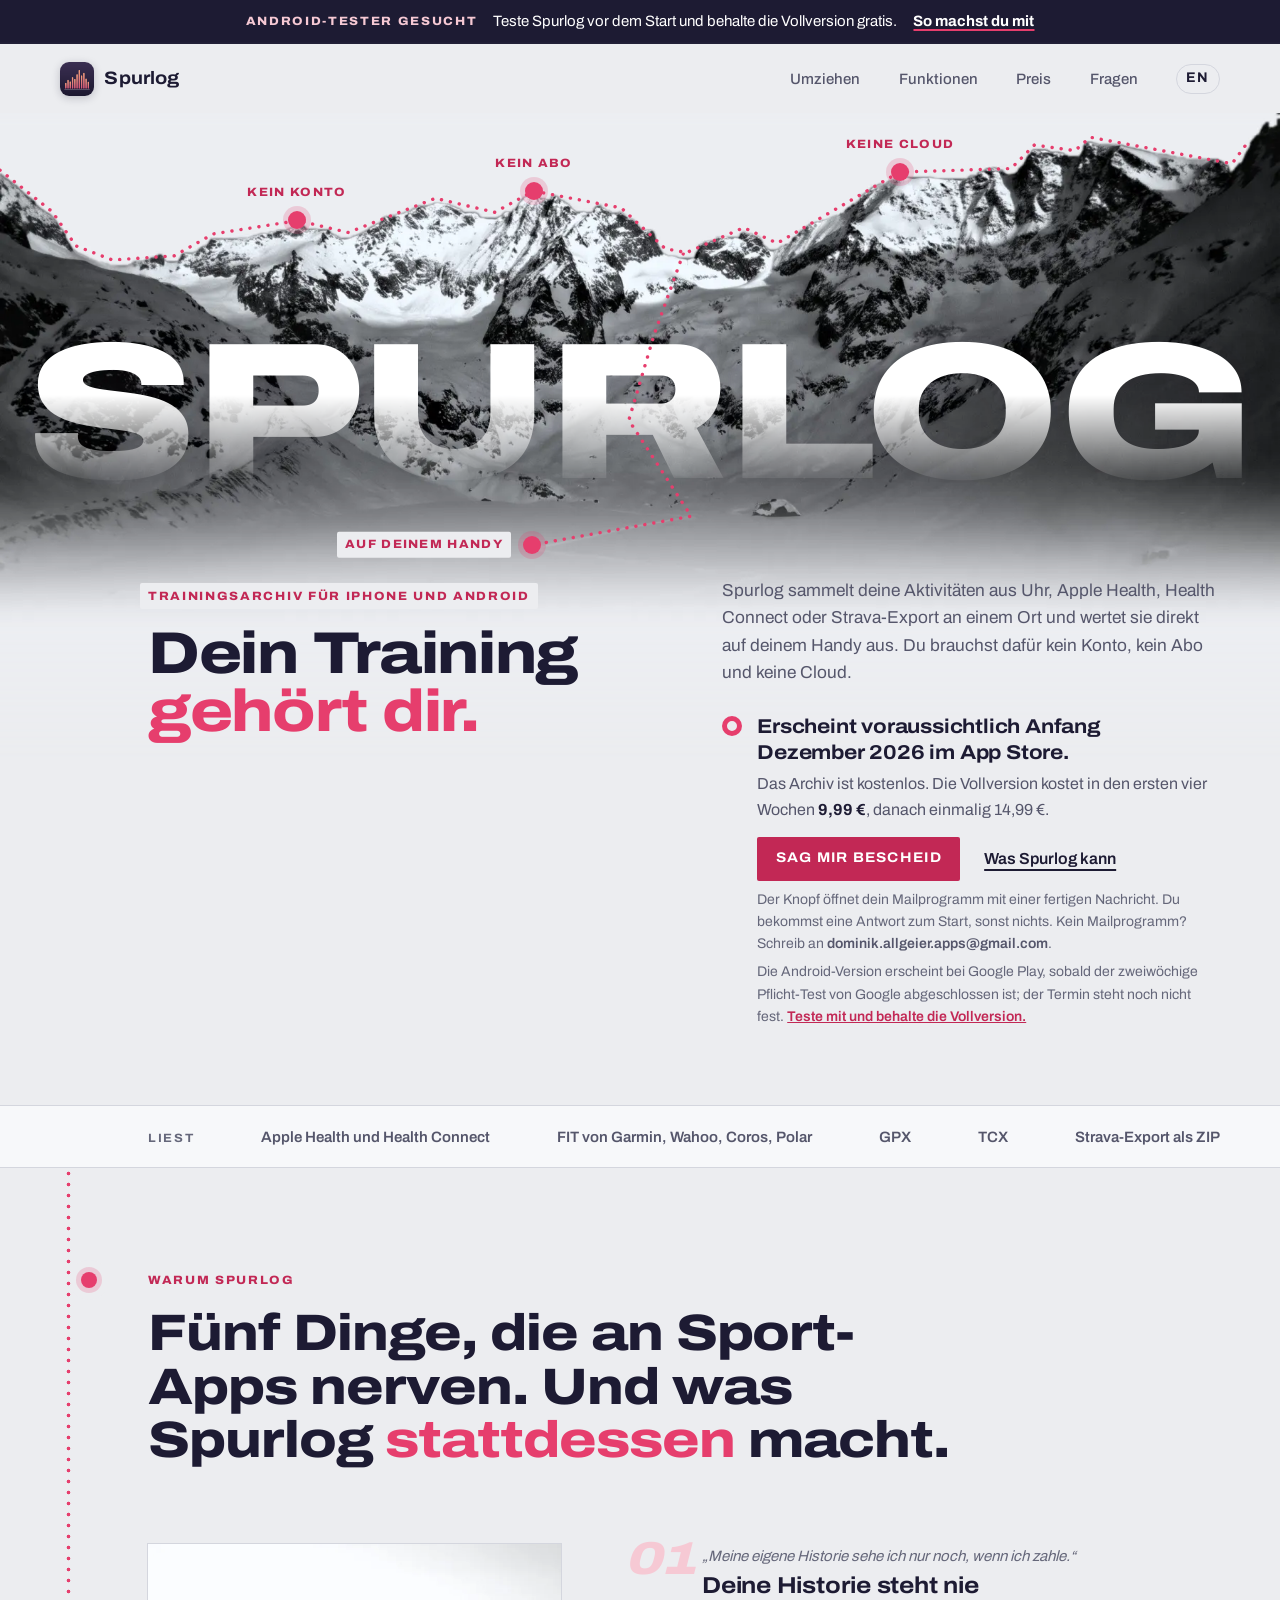
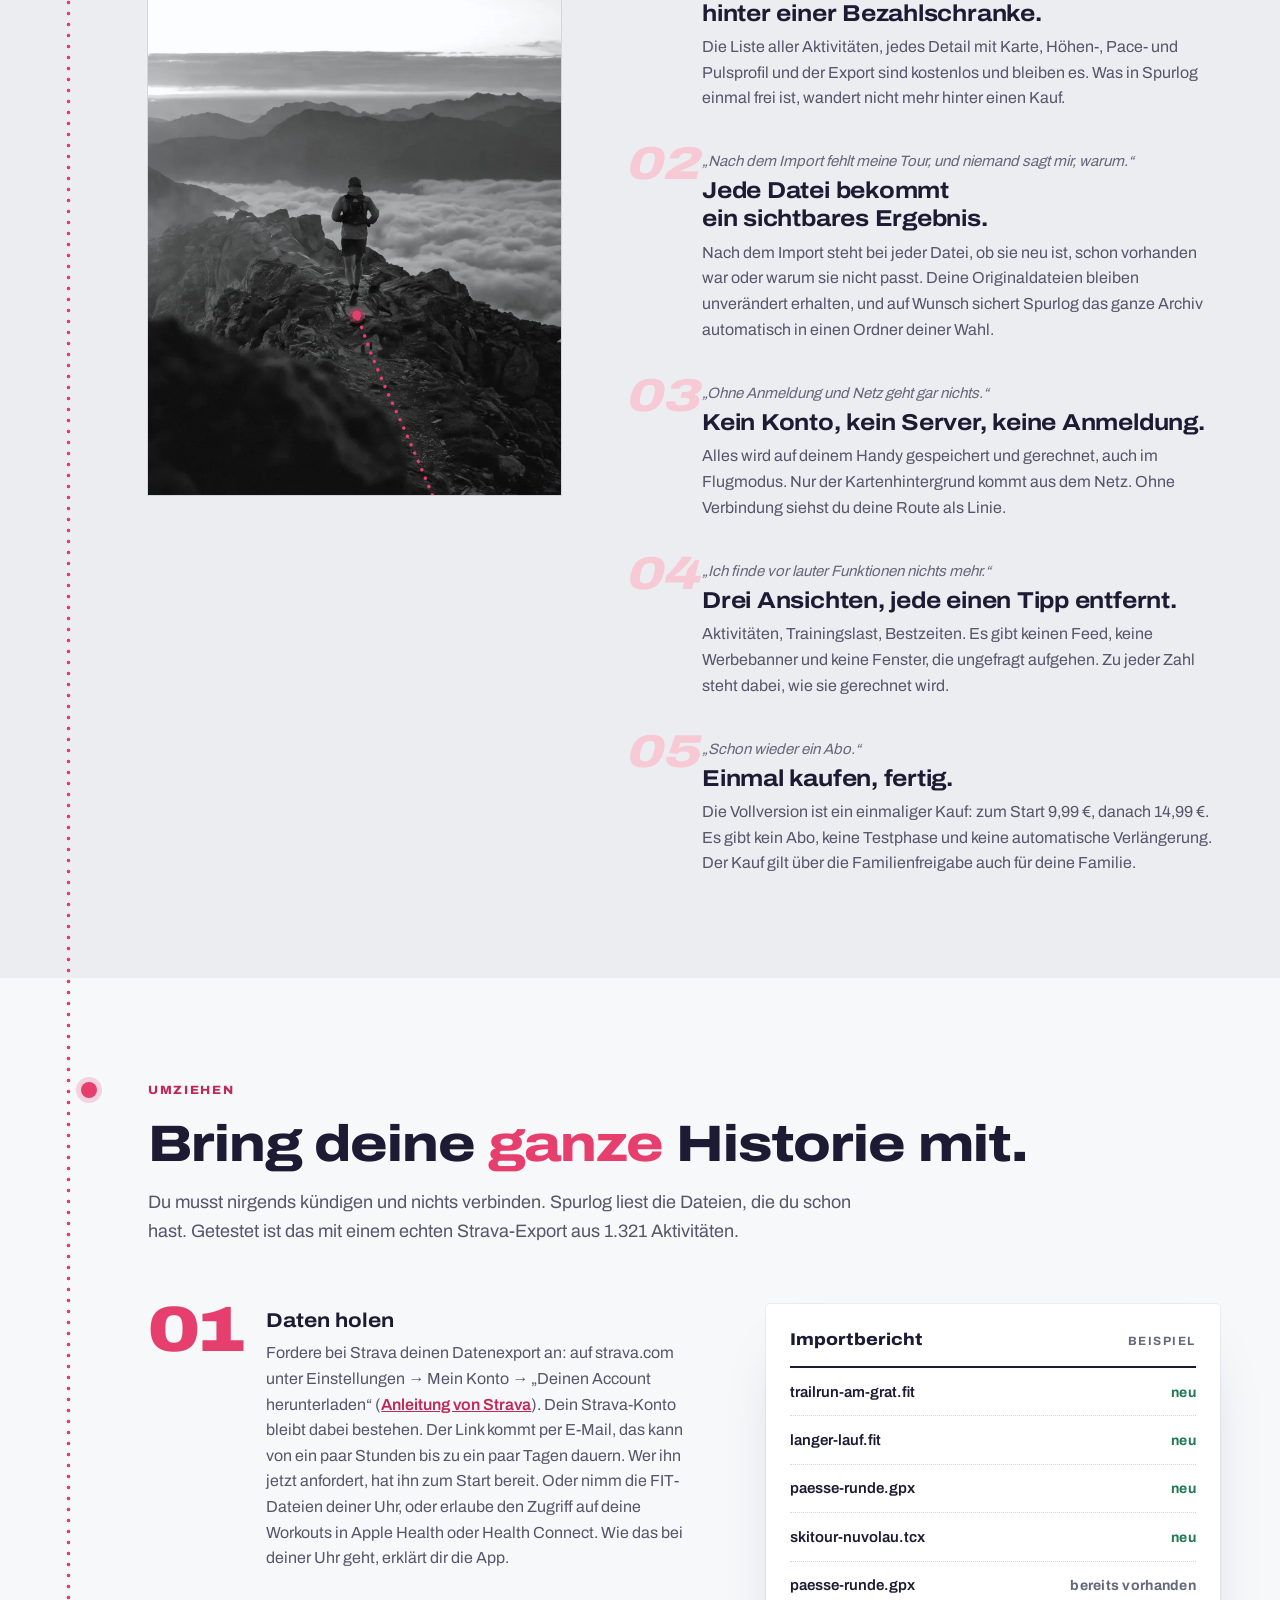
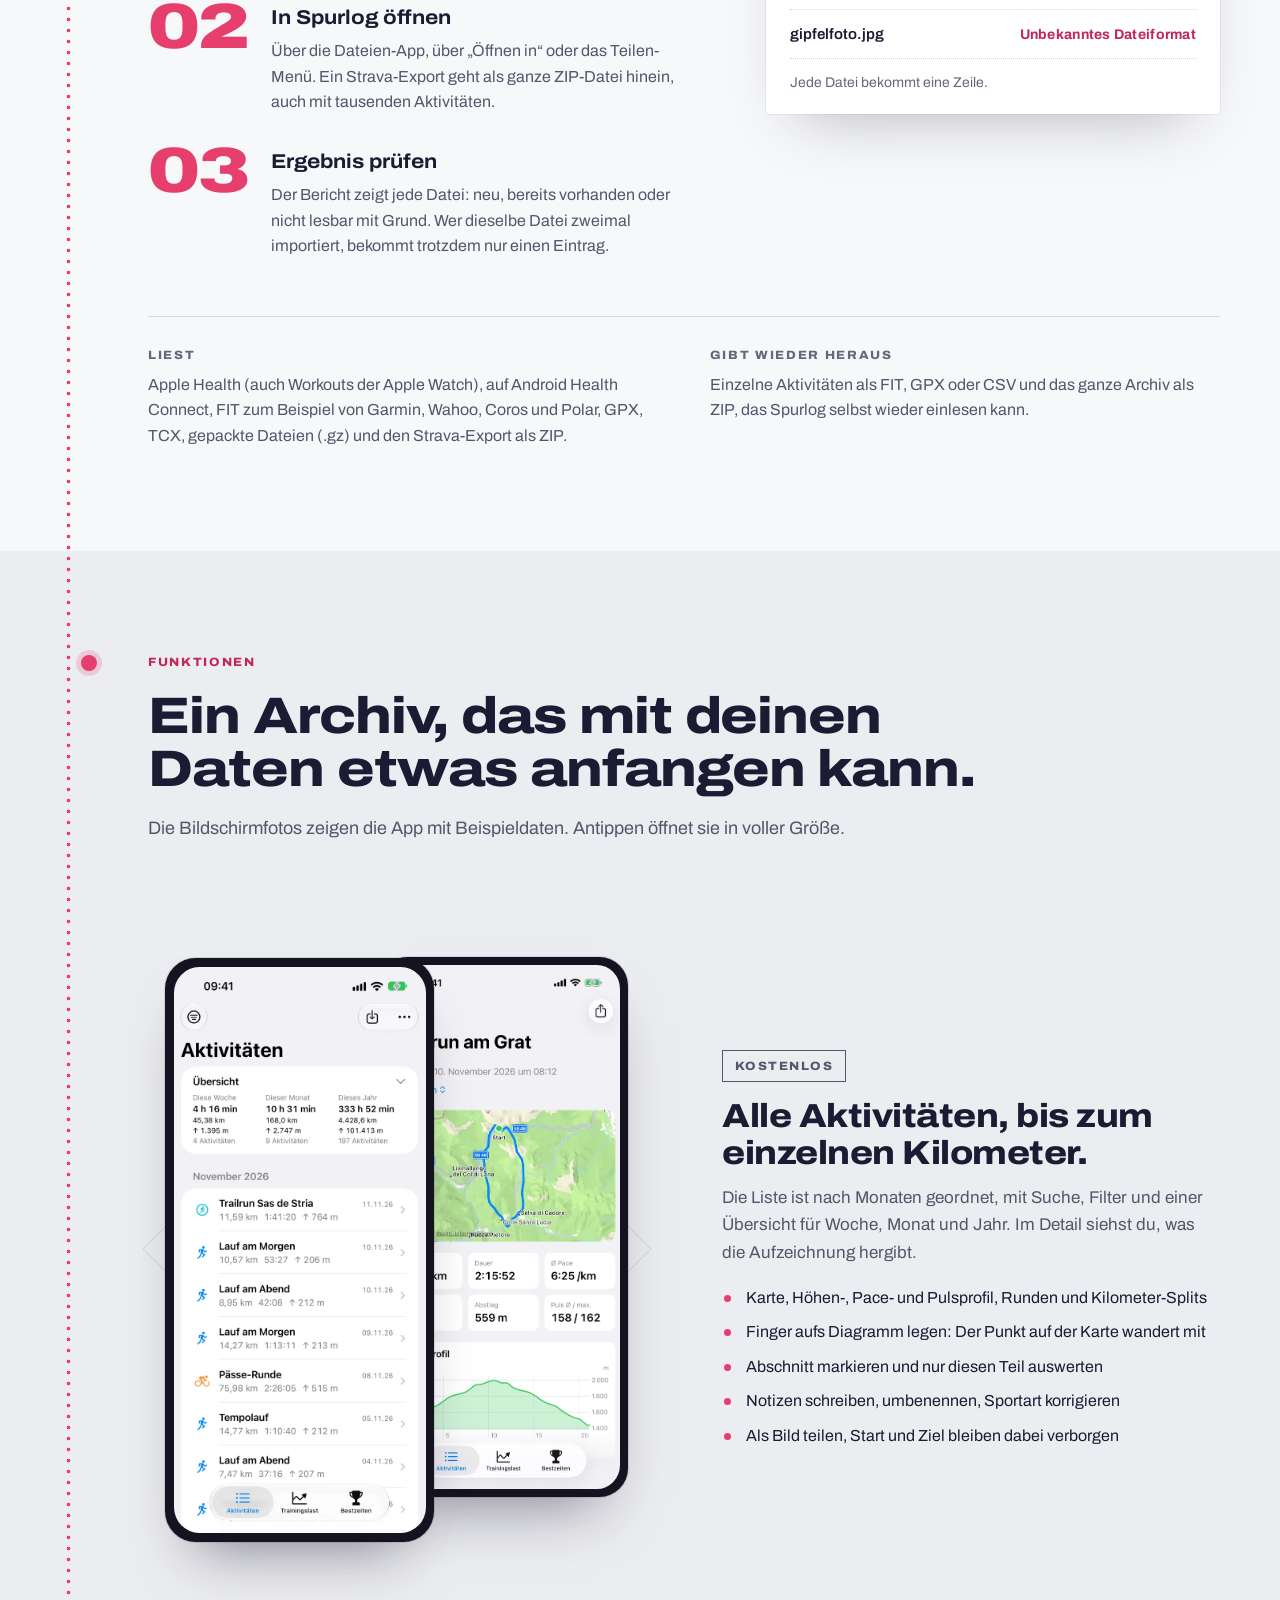
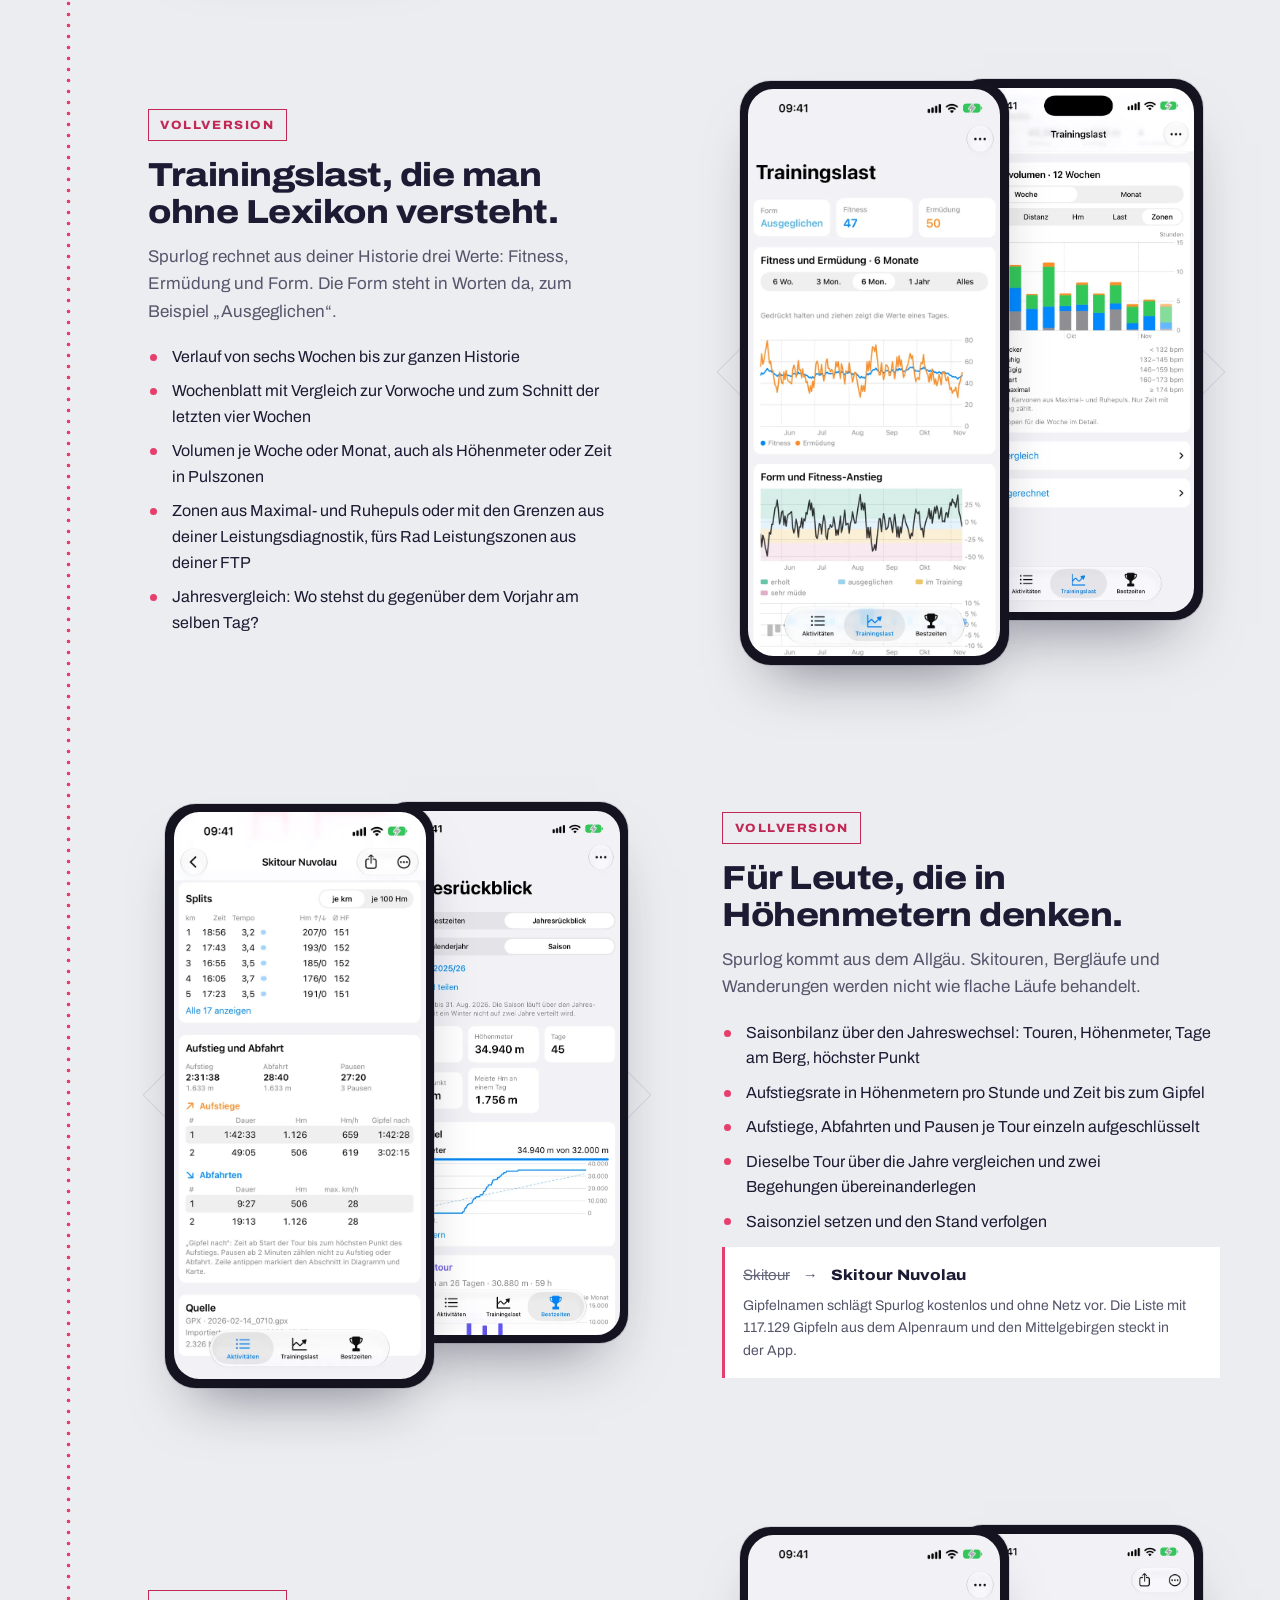
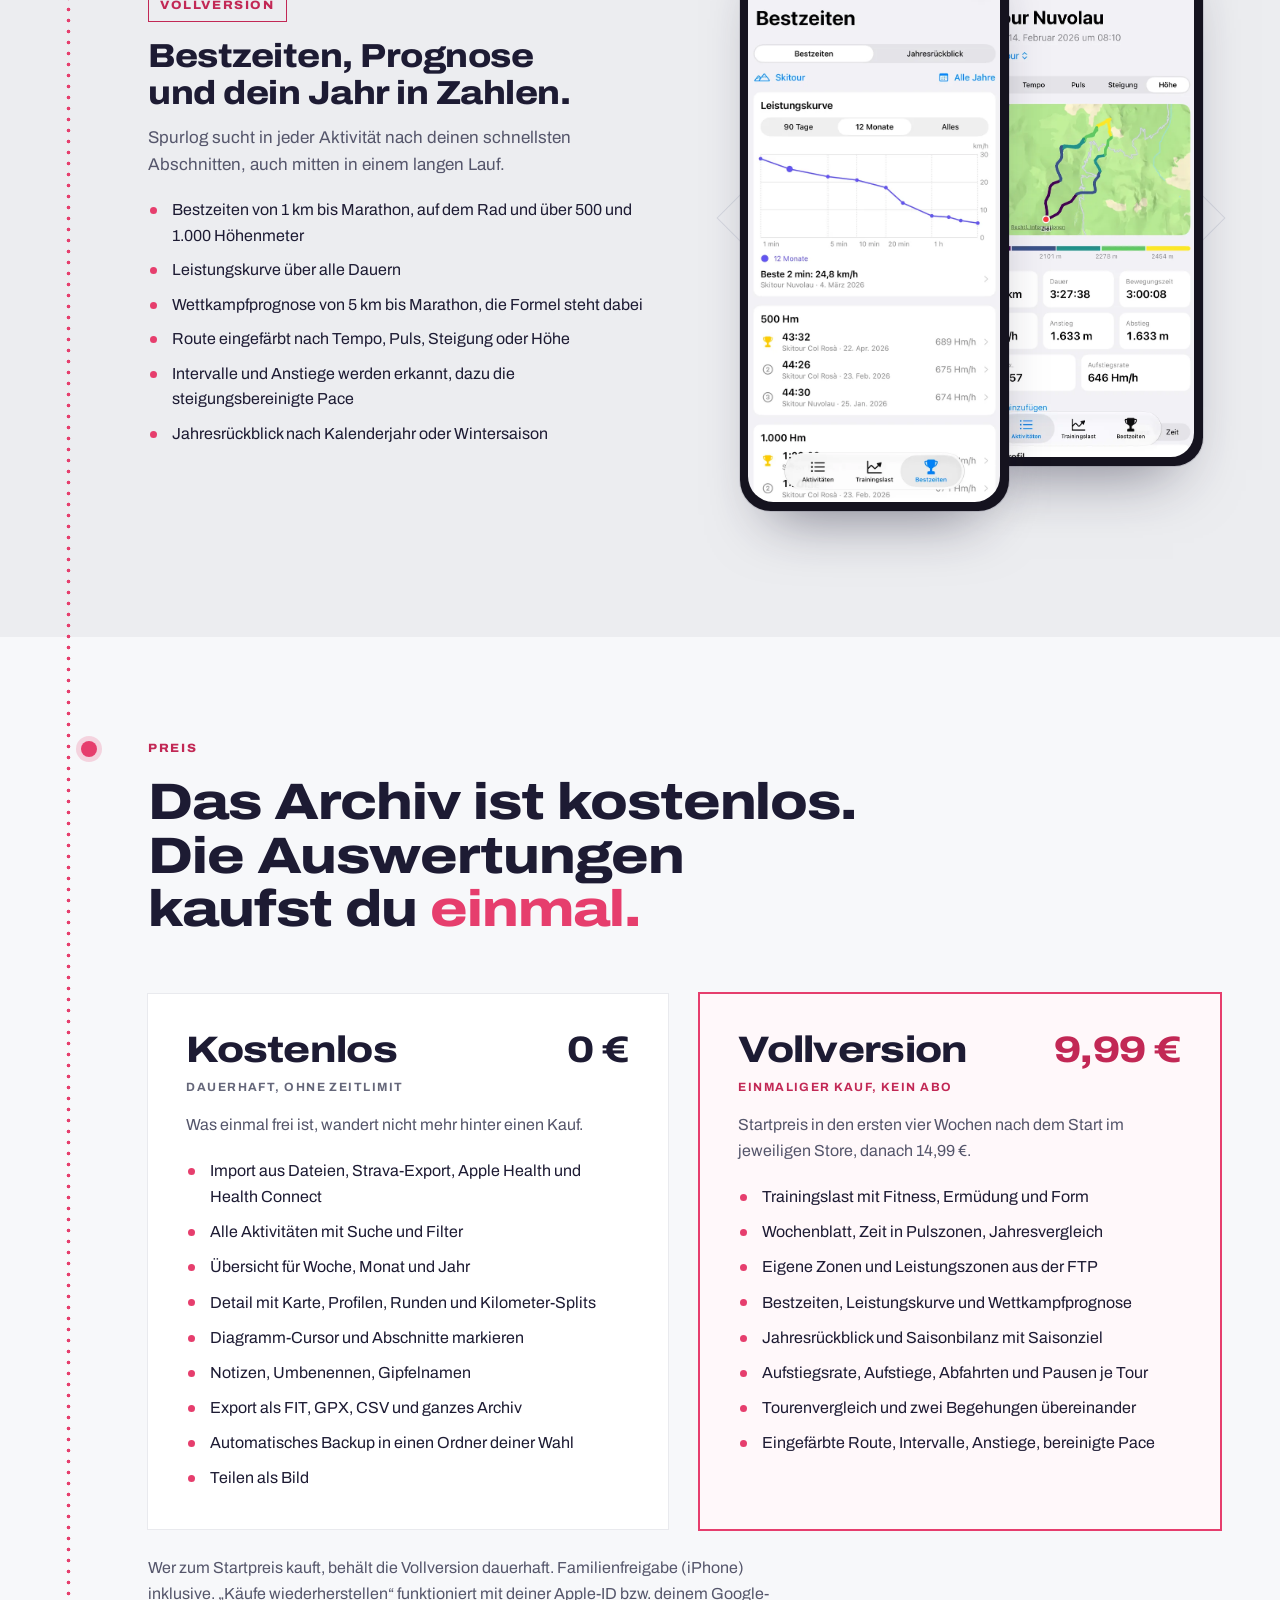
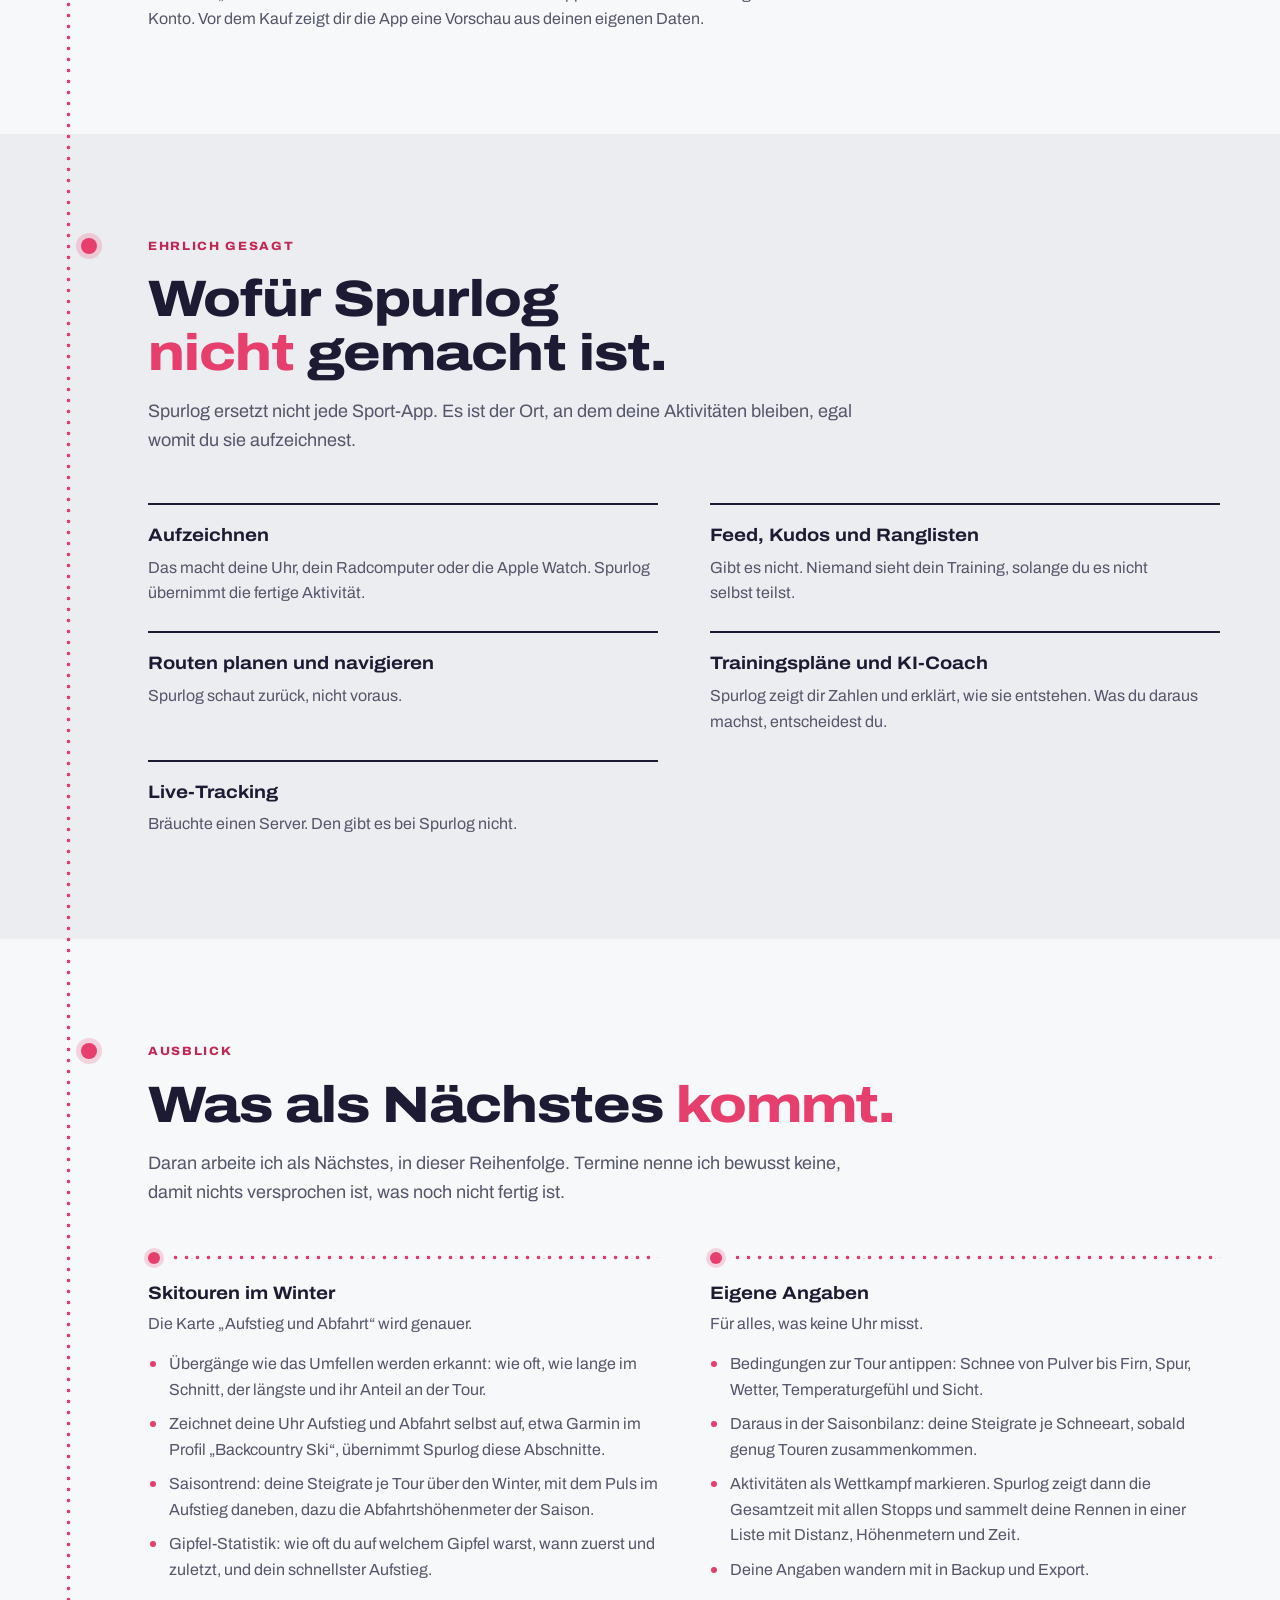
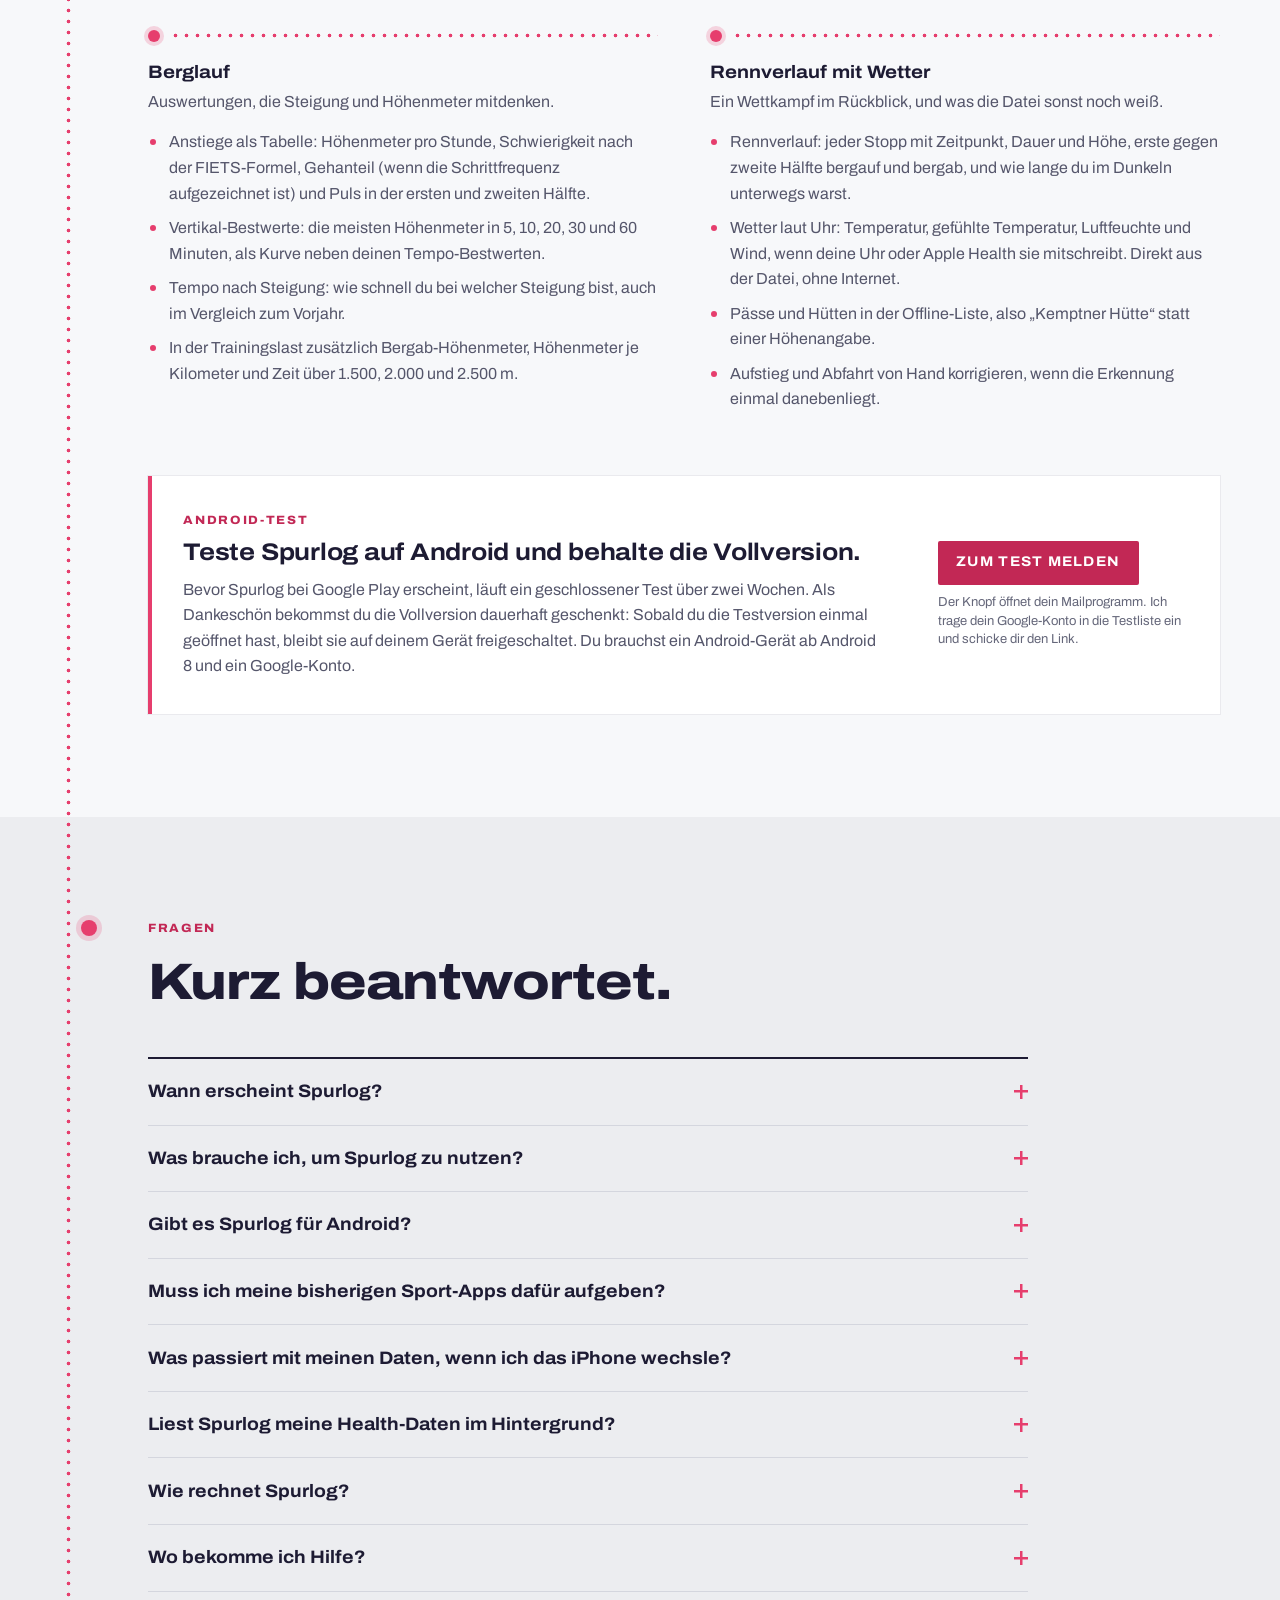
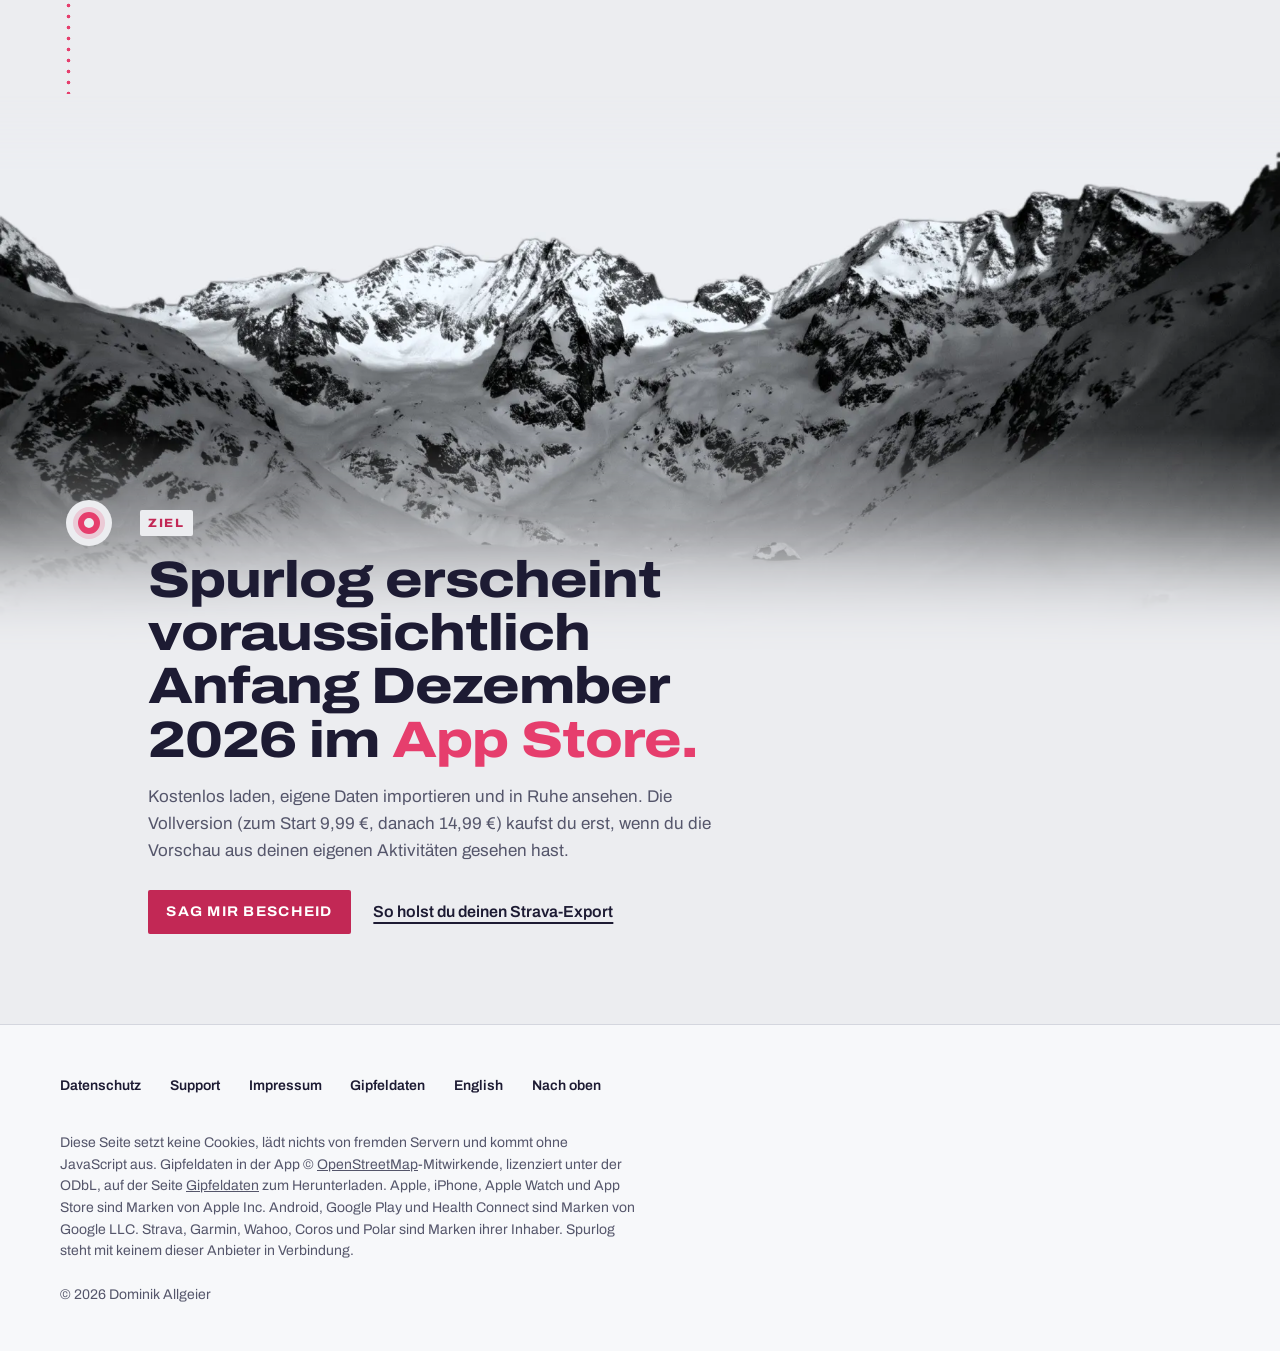
==== commit 7801f387: "Kopfzeile DE/EN: Leiste „Android-Tester gesucht“ mit Link zur Testkarte Co-Authored-By: Claude Opus " ====
--- a/index.html
+++ b/index.html
@@ -270,6 +270,11 @@
 .nots dt{font-family:var(--display);font-stretch:112%;font-weight:700;font-size:1.125rem}
 .nots dd{margin-top:.3rem;color:var(--ink-2);font-size:1rem}
 
+.tbar{background:var(--ink);color:#fff;font-size:.9375rem;line-height:1.45}
+.tbar .wrap{display:flex;flex-wrap:wrap;align-items:center;justify-content:center;gap:.3rem 1rem;padding-block:.7rem;text-align:center}
+.tbar b{font-family:var(--display);font-stretch:108%;font-size:.75rem;font-weight:800;letter-spacing:.14em;text-transform:uppercase;color:var(--route-pale)}
+.tbar a{color:#fff;font-weight:700;text-decoration:underline;text-decoration-color:var(--route);text-decoration-thickness:2px;text-underline-offset:.2em;white-space:nowrap}
+@media (hover:hover){.tbar a:hover{color:var(--route-pale)}}
 /* Ausblick */
 .next{display:grid;grid-template-columns:repeat(2,minmax(0,1fr));gap:clamp(2.2rem,4vw,3.2rem) clamp(1.6rem,4vw,4rem);margin-top:clamp(2rem,4vw,3rem)}
 .next li{position:relative;padding-top:1.7rem}
@@ -371,6 +376,7 @@
 <body>
 <a class="skip" href="#inhalt">Zum Inhalt springen</a>
 
+<div class="tbar an-bald"><div class="wrap"><b>Android-Tester gesucht</b><span>Teste Spurlog vor dem Start und behalte die Vollversion gratis.</span><a href="#android-test">So machst du mit</a></div></div>
 <header class="top">
   <div class="wrap">
     <a class="brand" href="#" aria-label="Spurlog, zum Seitenanfang"><img src="img/icon-256.png" alt="" width="34" height="34"><span>Spurlog</span></a>
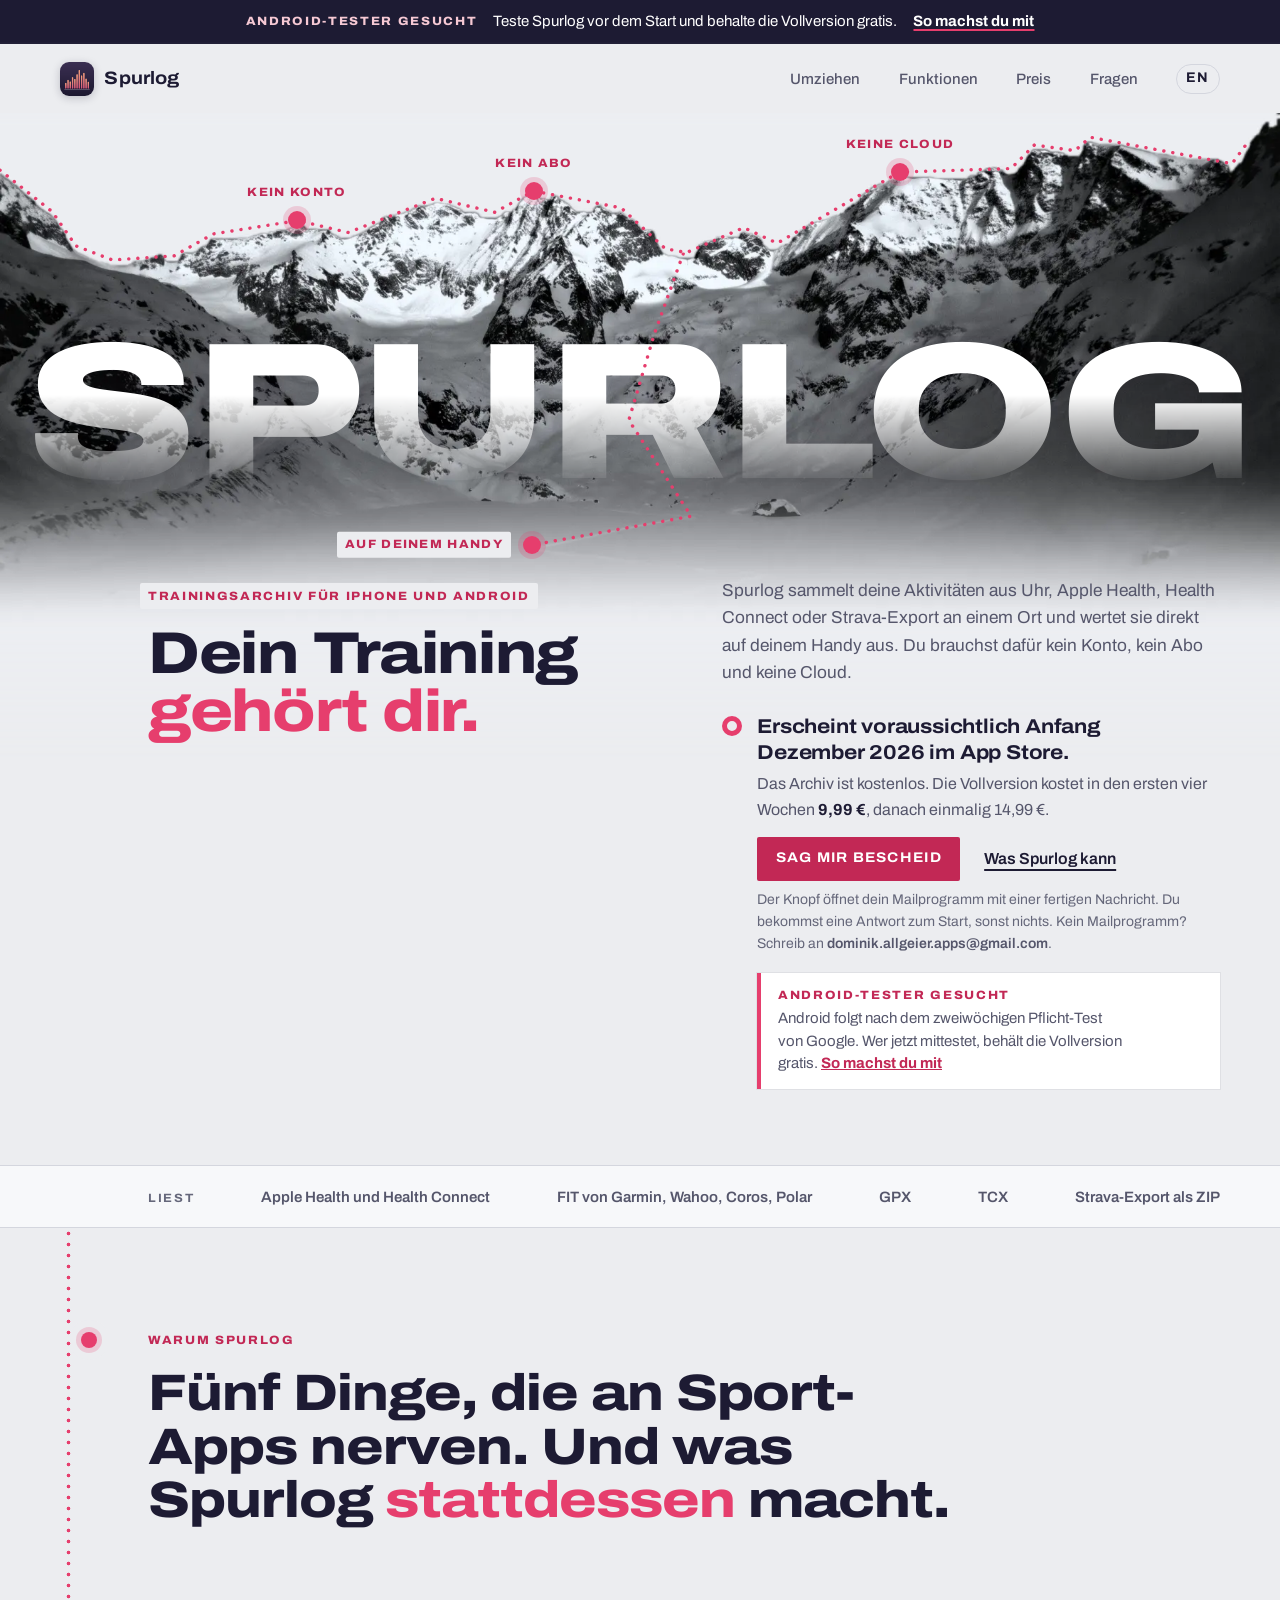
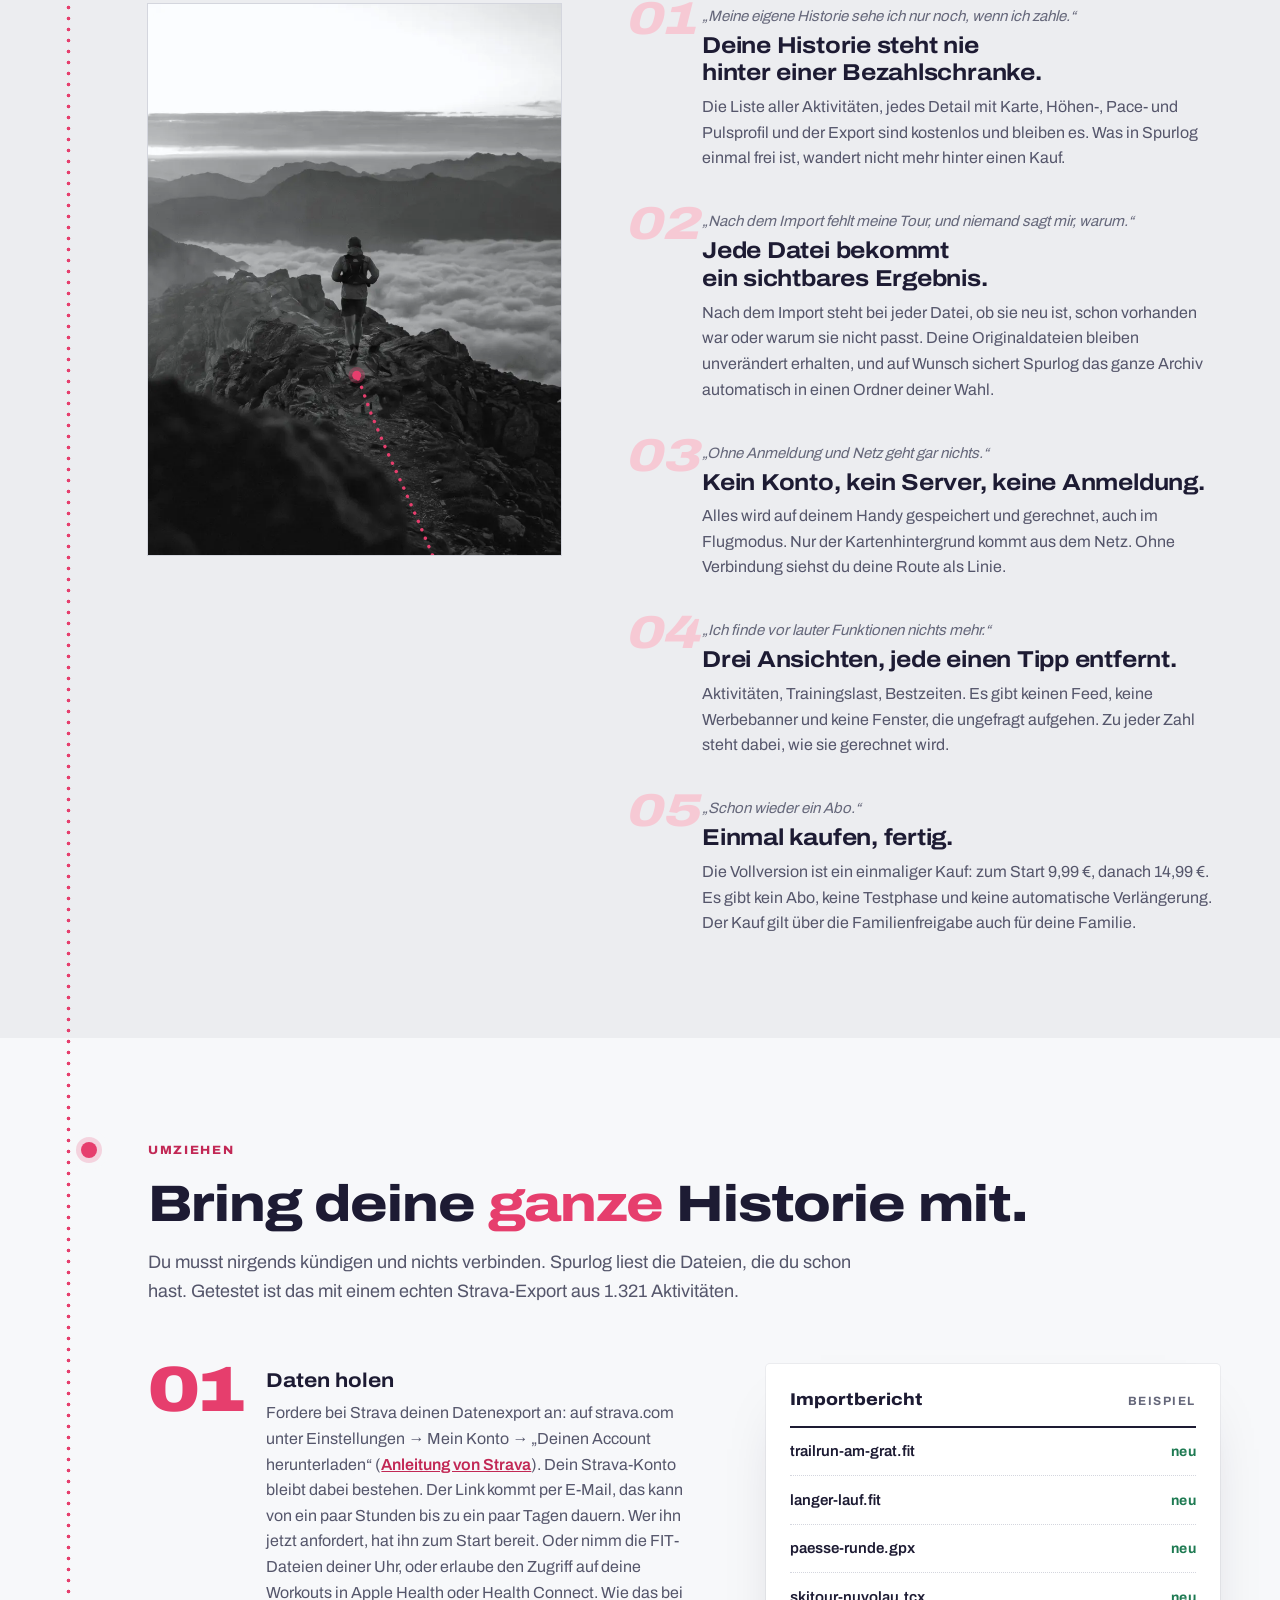
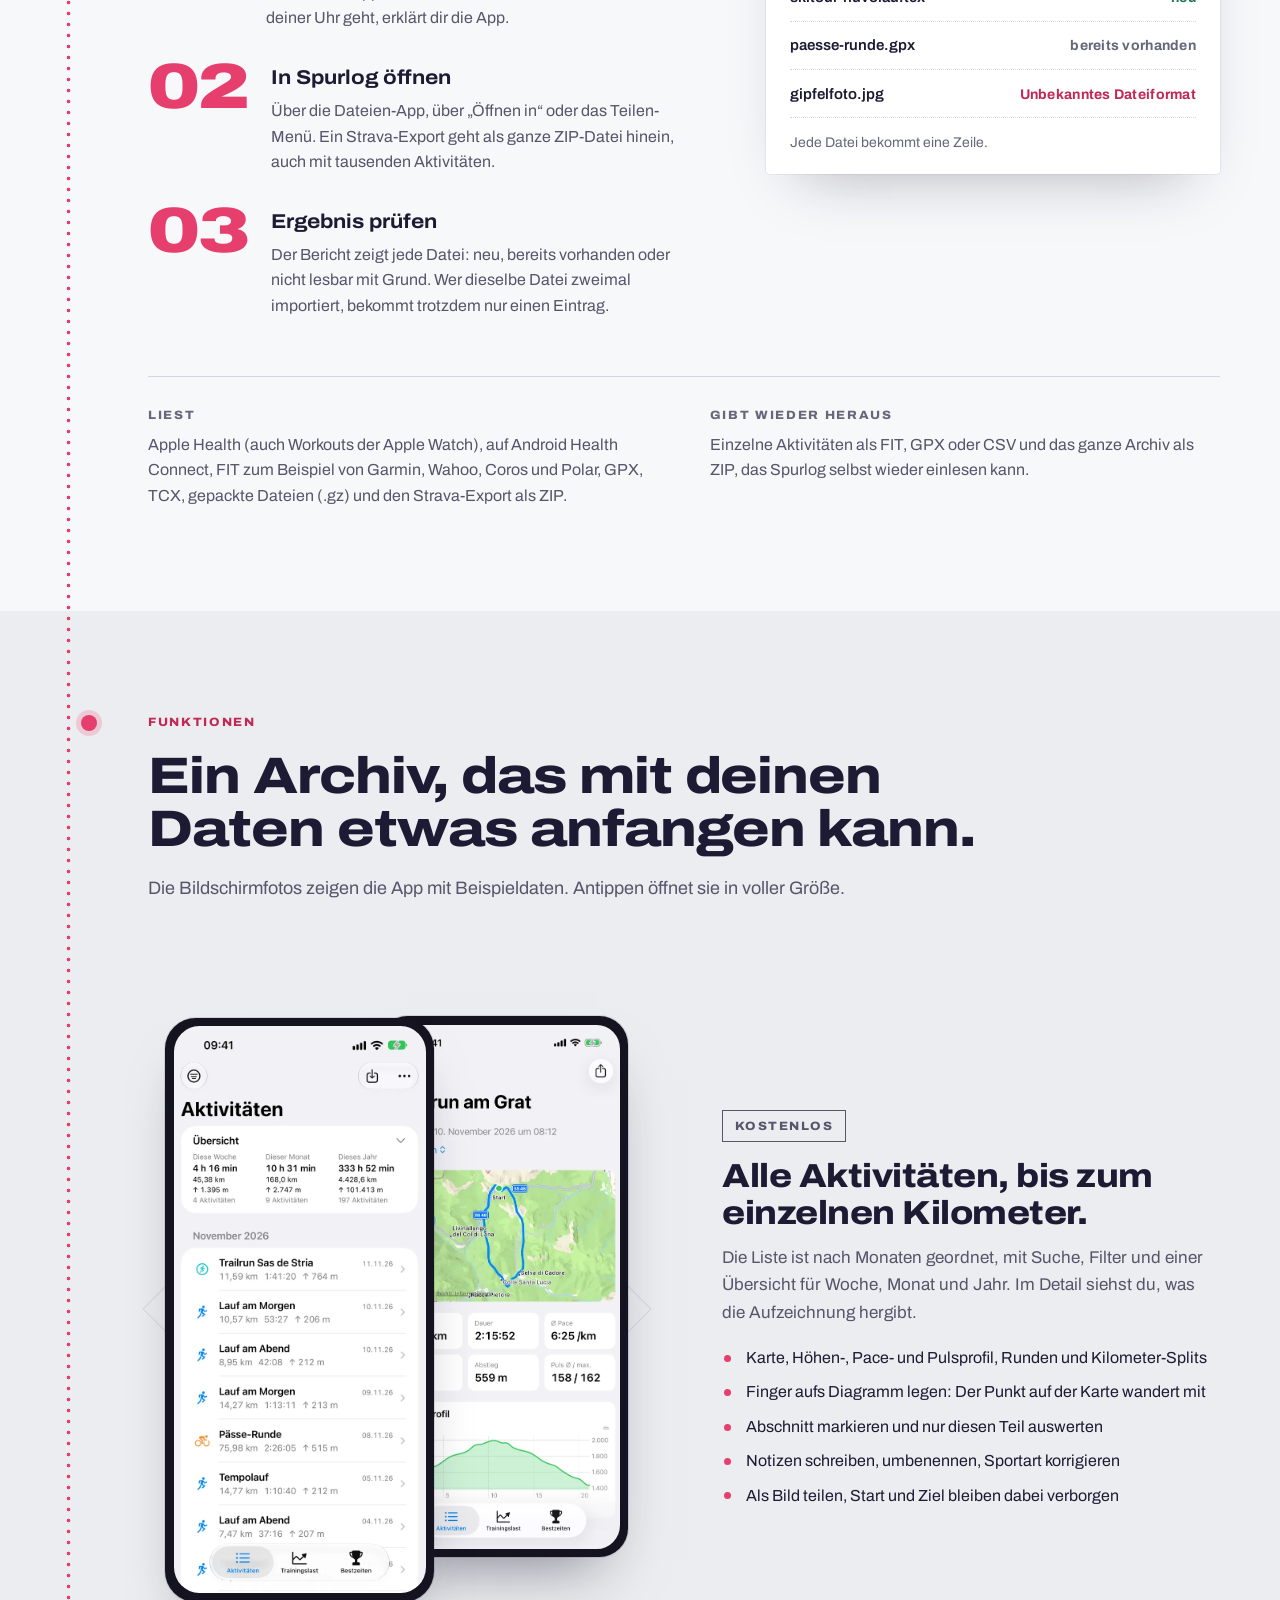
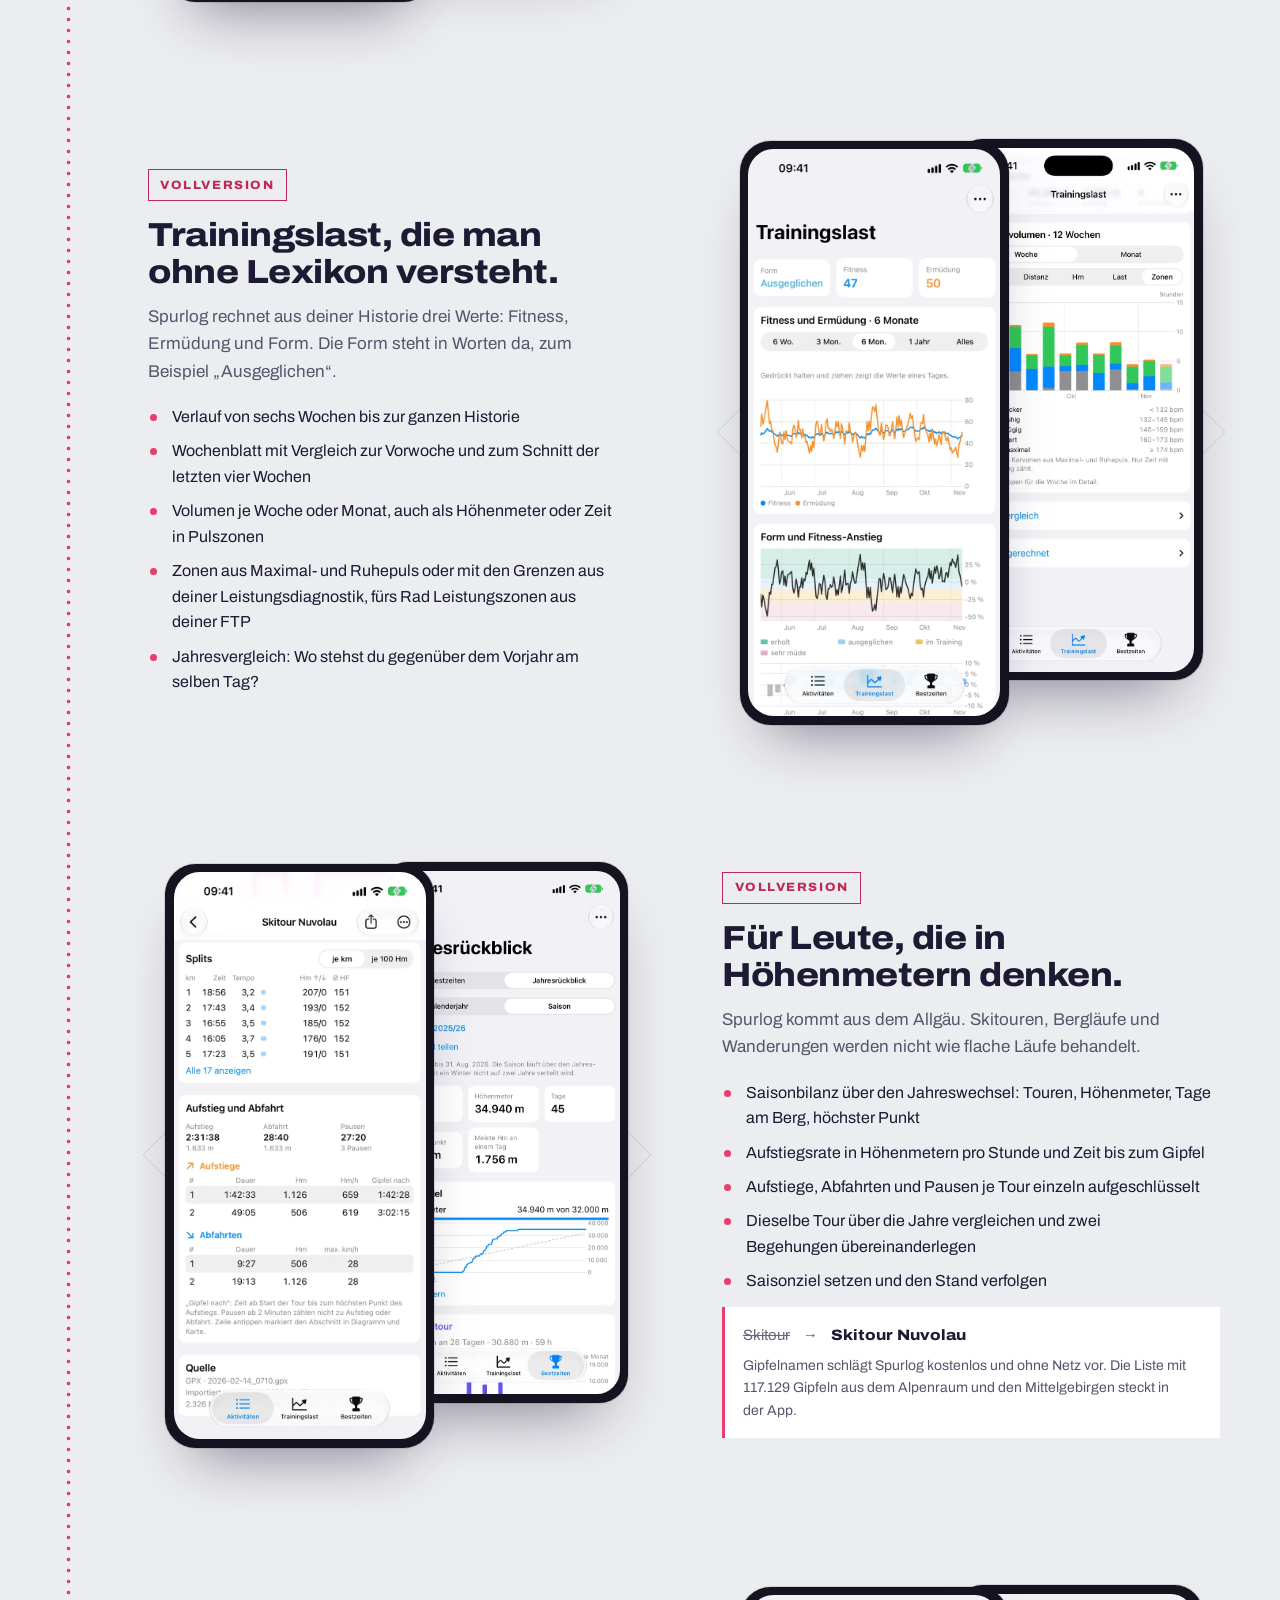
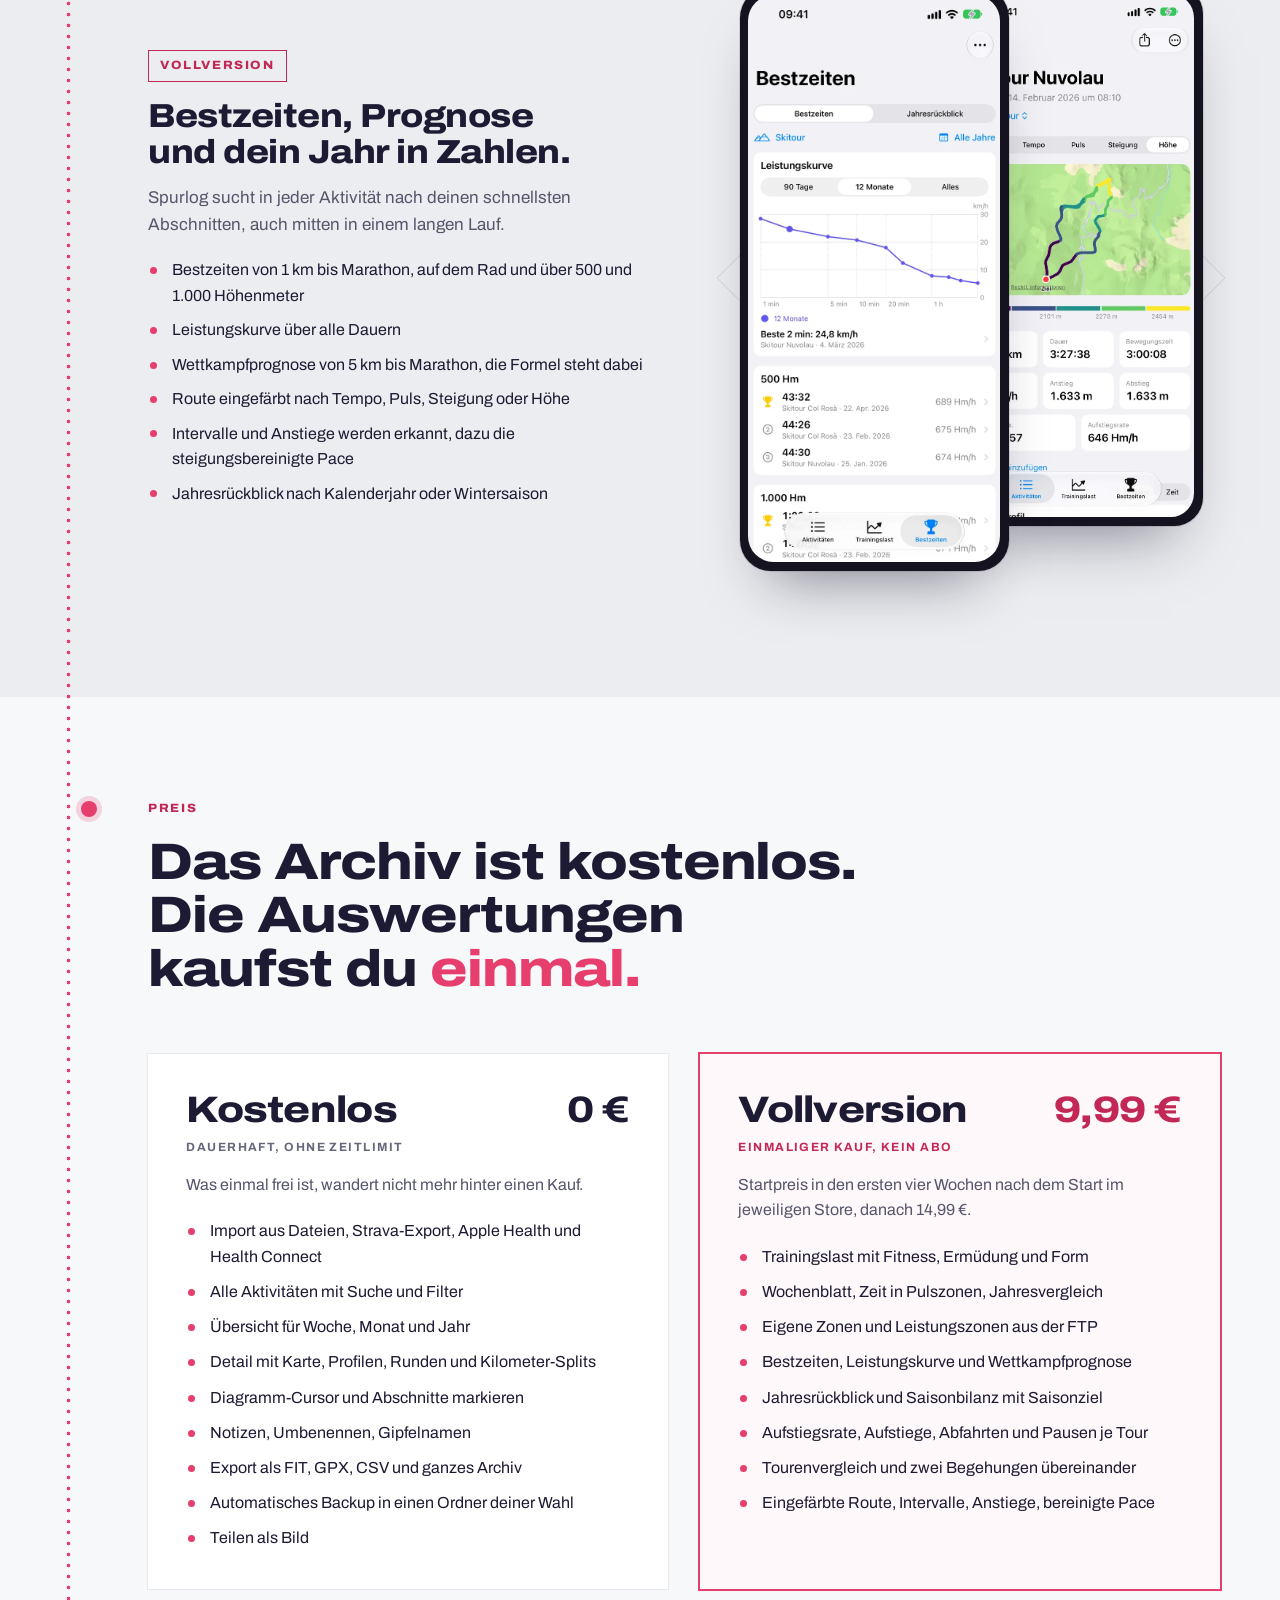
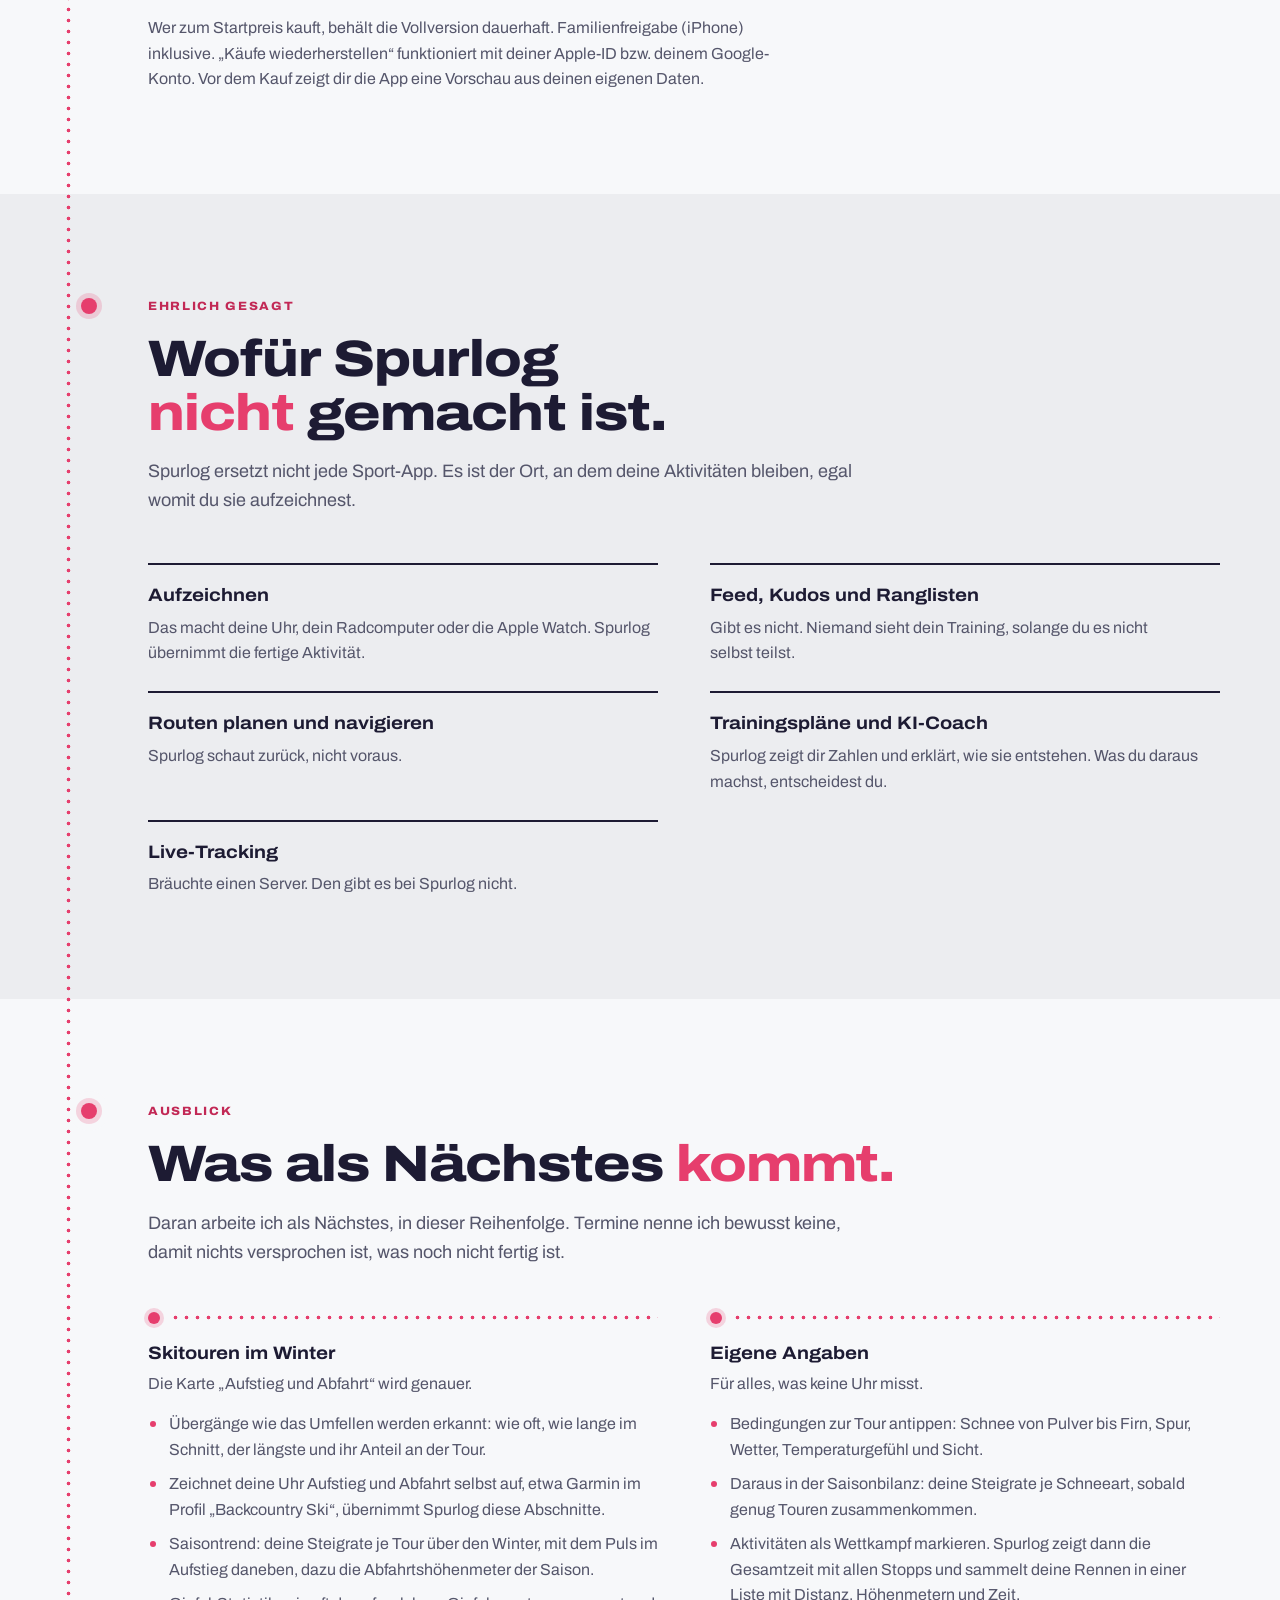
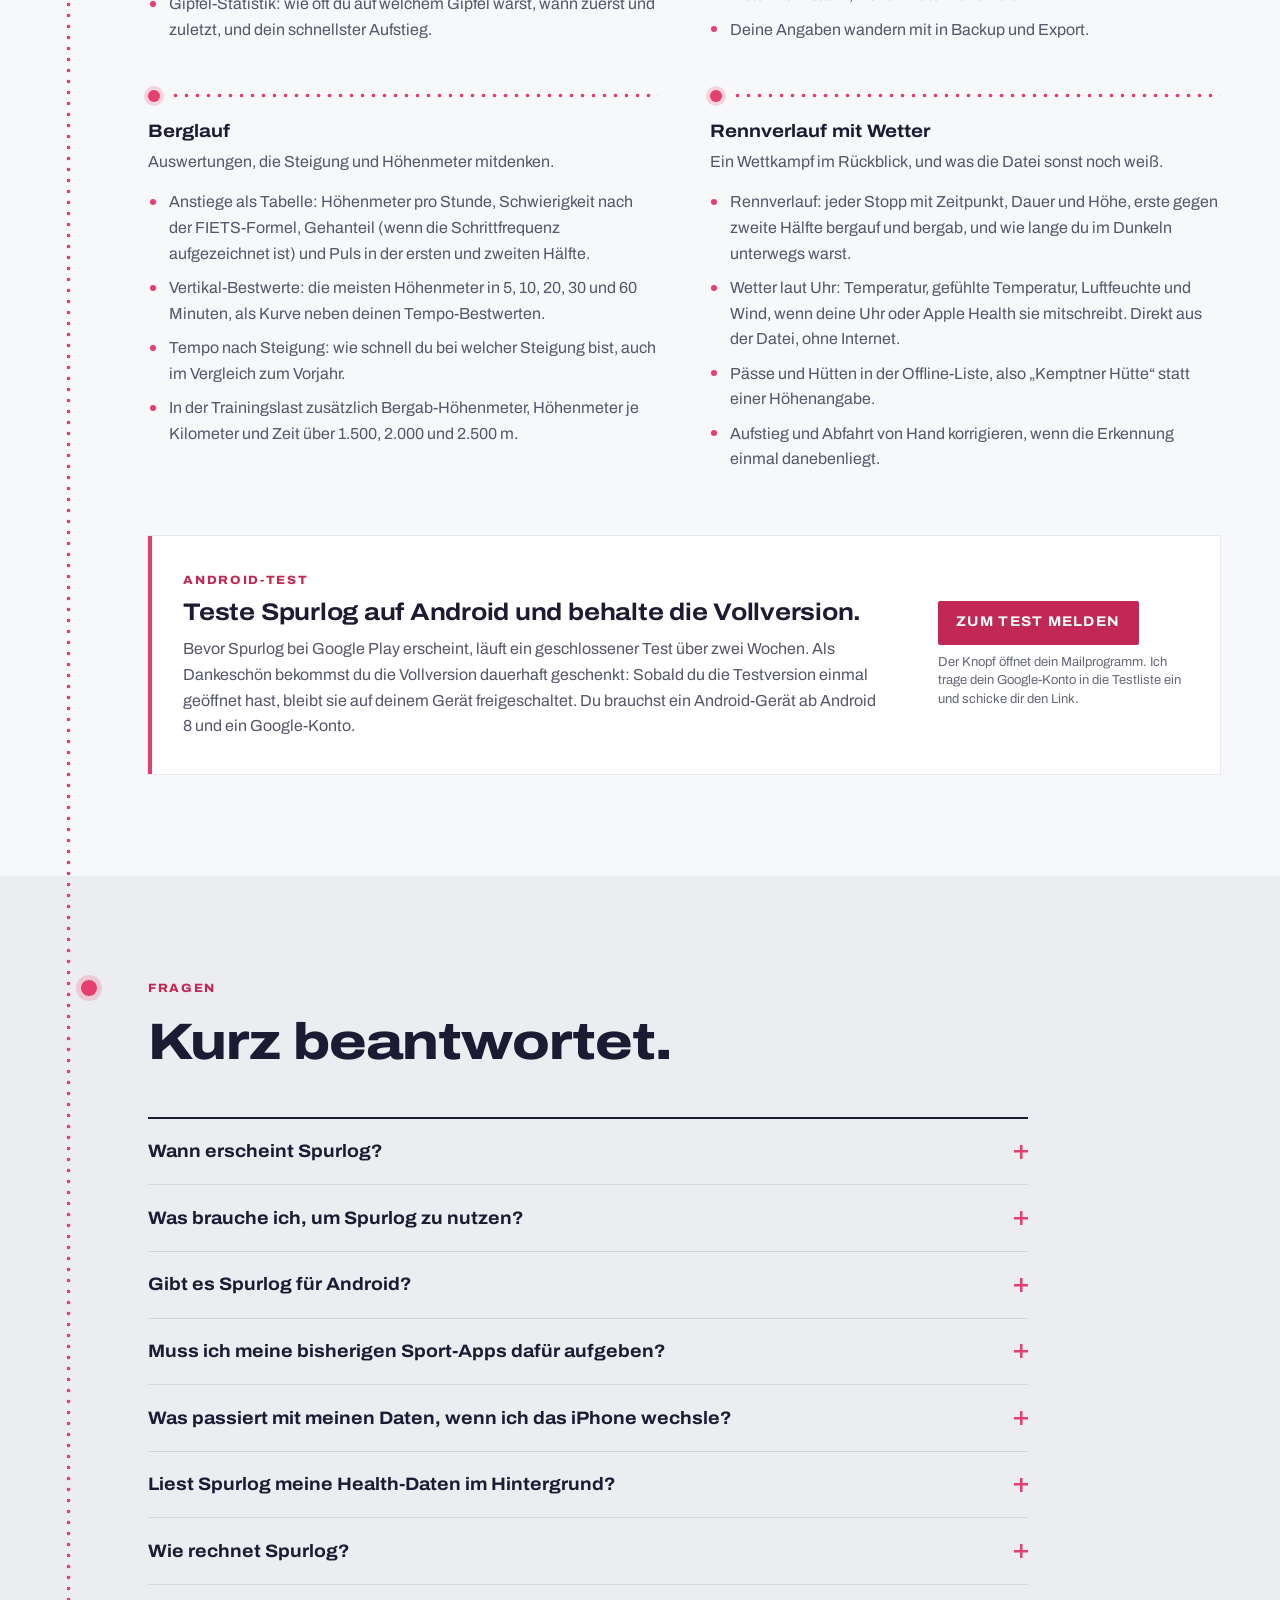
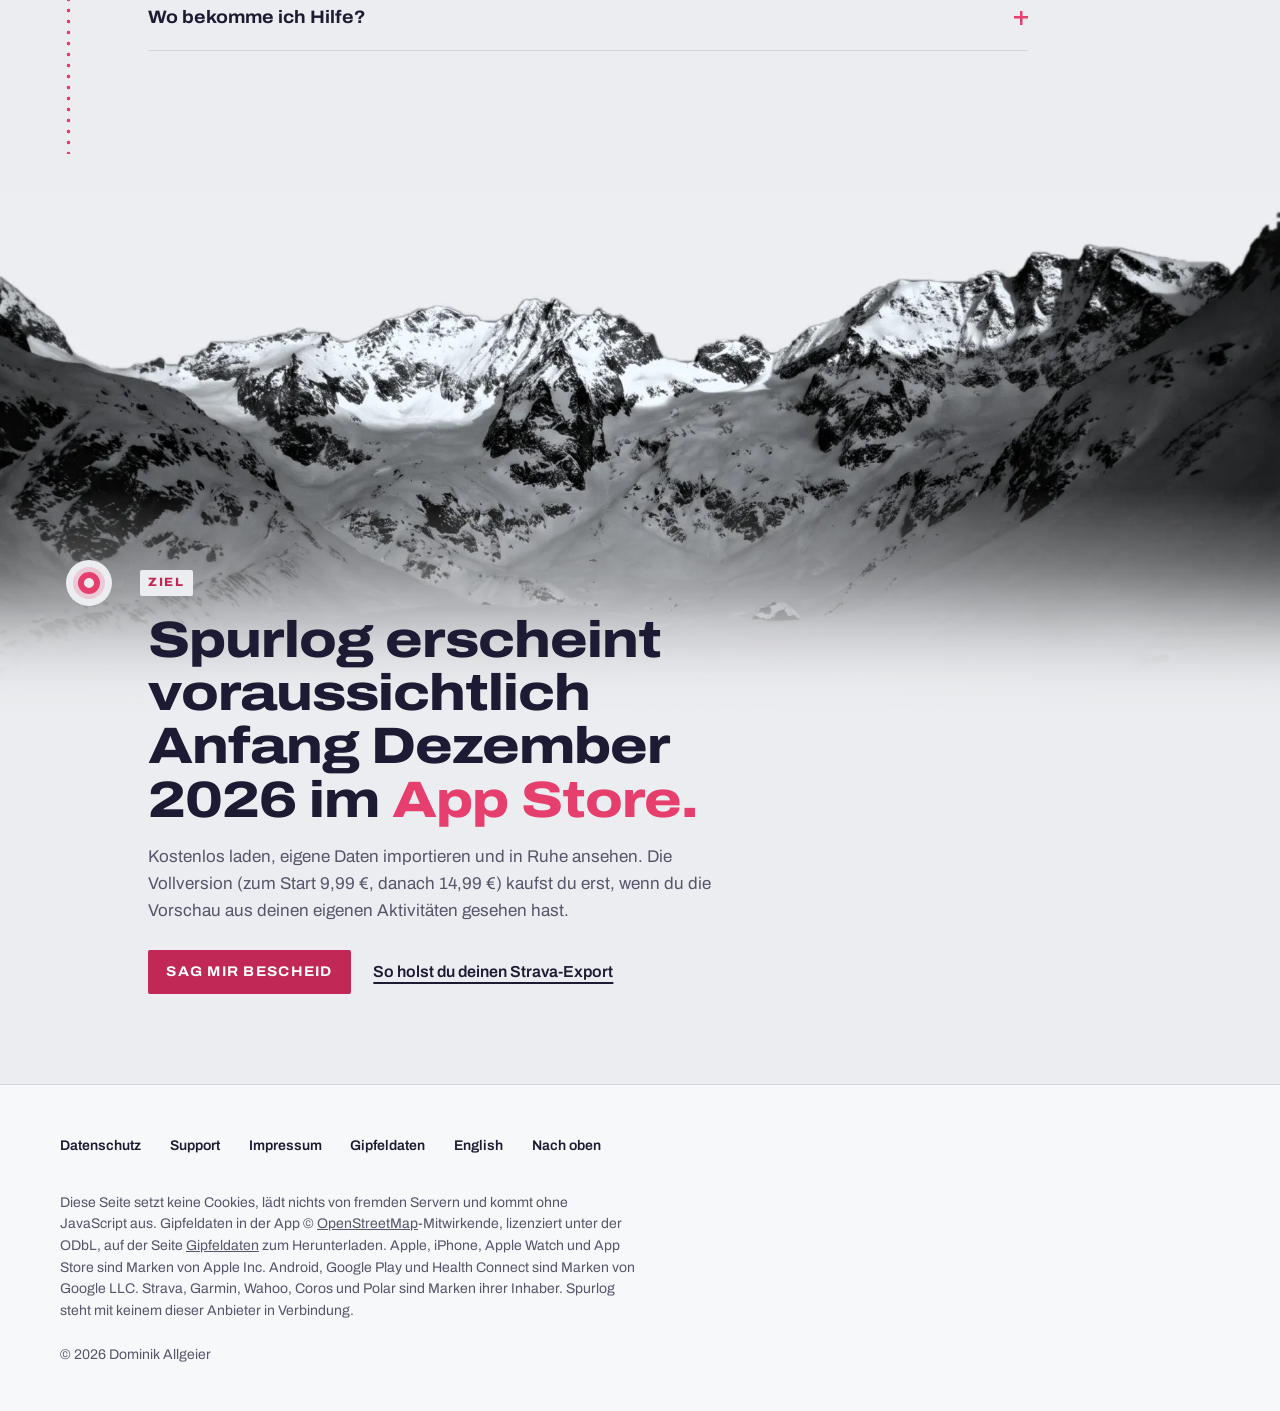
==== commit 4a9ca037: "Hero DE/EN: Android-Hinweis als sichtbarer Kasten über der Liest-Leiste Co-Authored-By: Claude Opus " ====
--- a/index.html
+++ b/index.html
@@ -275,6 +275,9 @@
 .tbar b{font-family:var(--display);font-stretch:108%;font-size:.75rem;font-weight:800;letter-spacing:.14em;text-transform:uppercase;color:var(--route-pale)}
 .tbar a{color:#fff;font-weight:700;text-decoration:underline;text-decoration-color:var(--route);text-decoration-thickness:2px;text-underline-offset:.2em;white-space:nowrap}
 @media (hover:hover){.tbar a:hover{color:var(--route-pale)}}
+.an-note{margin-top:1.1rem;max-width:36em;background:var(--card);box-shadow:0 0 0 1px rgba(29,27,51,.06),inset 4px 0 0 var(--route);padding:.8rem 1.1rem .85rem 1.3rem;font-size:.9375rem;line-height:1.5;color:var(--ink-2)}
+.an-note b{display:block;font-family:var(--display);font-stretch:108%;font-size:.75rem;font-weight:800;letter-spacing:.14em;text-transform:uppercase;color:var(--route-deep);margin-bottom:.2rem}
+.an-note a{color:var(--route-deep);font-weight:700;white-space:nowrap}
 /* Ausblick */
 .next{display:grid;grid-template-columns:repeat(2,minmax(0,1fr));gap:clamp(2.2rem,4vw,3.2rem) clamp(1.6rem,4vw,4rem);margin-top:clamp(2rem,4vw,3rem)}
 .next li{position:relative;padding-top:1.7rem}
@@ -426,7 +429,7 @@
           <a class="more" href="#funktionen">Was Spurlog kann</a>
         </div>
         <p class="launch-fine">Der Knopf öffnet dein Mailprogramm mit einer fertigen Nachricht. Du bekommst eine Antwort zum Start, sonst nichts. Kein Mailprogramm? Schreib an <b>dominik.allgeier.apps@gmail.com</b>.</p>
-        <p class="launch-fine an-bald">Die Android-Version erscheint bei Google Play, sobald der zweiwöchige Pflicht-Test von Google abgeschlossen ist; der Termin steht noch nicht fest. <a href="#android-test">Teste mit und behalte die Vollversion.</a></p>
+        <p class="an-note an-bald"><b>Android-Tester gesucht</b>Android folgt nach dem zweiwöchigen Pflicht-Test von Google. Wer jetzt mittestet, behält die Vollversion gratis. <a href="#android-test">So machst du mit</a></p>
       </div>
       <div class="cta-row">
         <!-- STORE-LINK App Store: href eintragen, bevor data-ios="da" gesetzt wird -->
@@ -435,7 +438,7 @@
         <a class="store alt an-da" href="https://play.google.com/store/apps/details?id=com.dominikallgeier.spurlog&amp;hl=de">Bei Google Play laden</a>
         <a class="more ios-da" href="#funktionen">Was Spurlog kann</a>
       </div>
-      <p class="launch-note ios-da an-bald">Die Android-Version erscheint bei Google Play, sobald der zweiwöchige Pflicht-Test von Google abgeschlossen ist; der Termin steht noch nicht fest. <a href="#android-test">Teste mit und behalte die Vollversion.</a></p>
+      <p class="an-note ios-da an-bald"><b>Android-Tester gesucht</b>Android folgt nach dem zweiwöchigen Pflicht-Test von Google. Wer jetzt mittestet, behält die Vollversion gratis. <a href="#android-test">So machst du mit</a></p>
     </div>
   </div>
 </section>
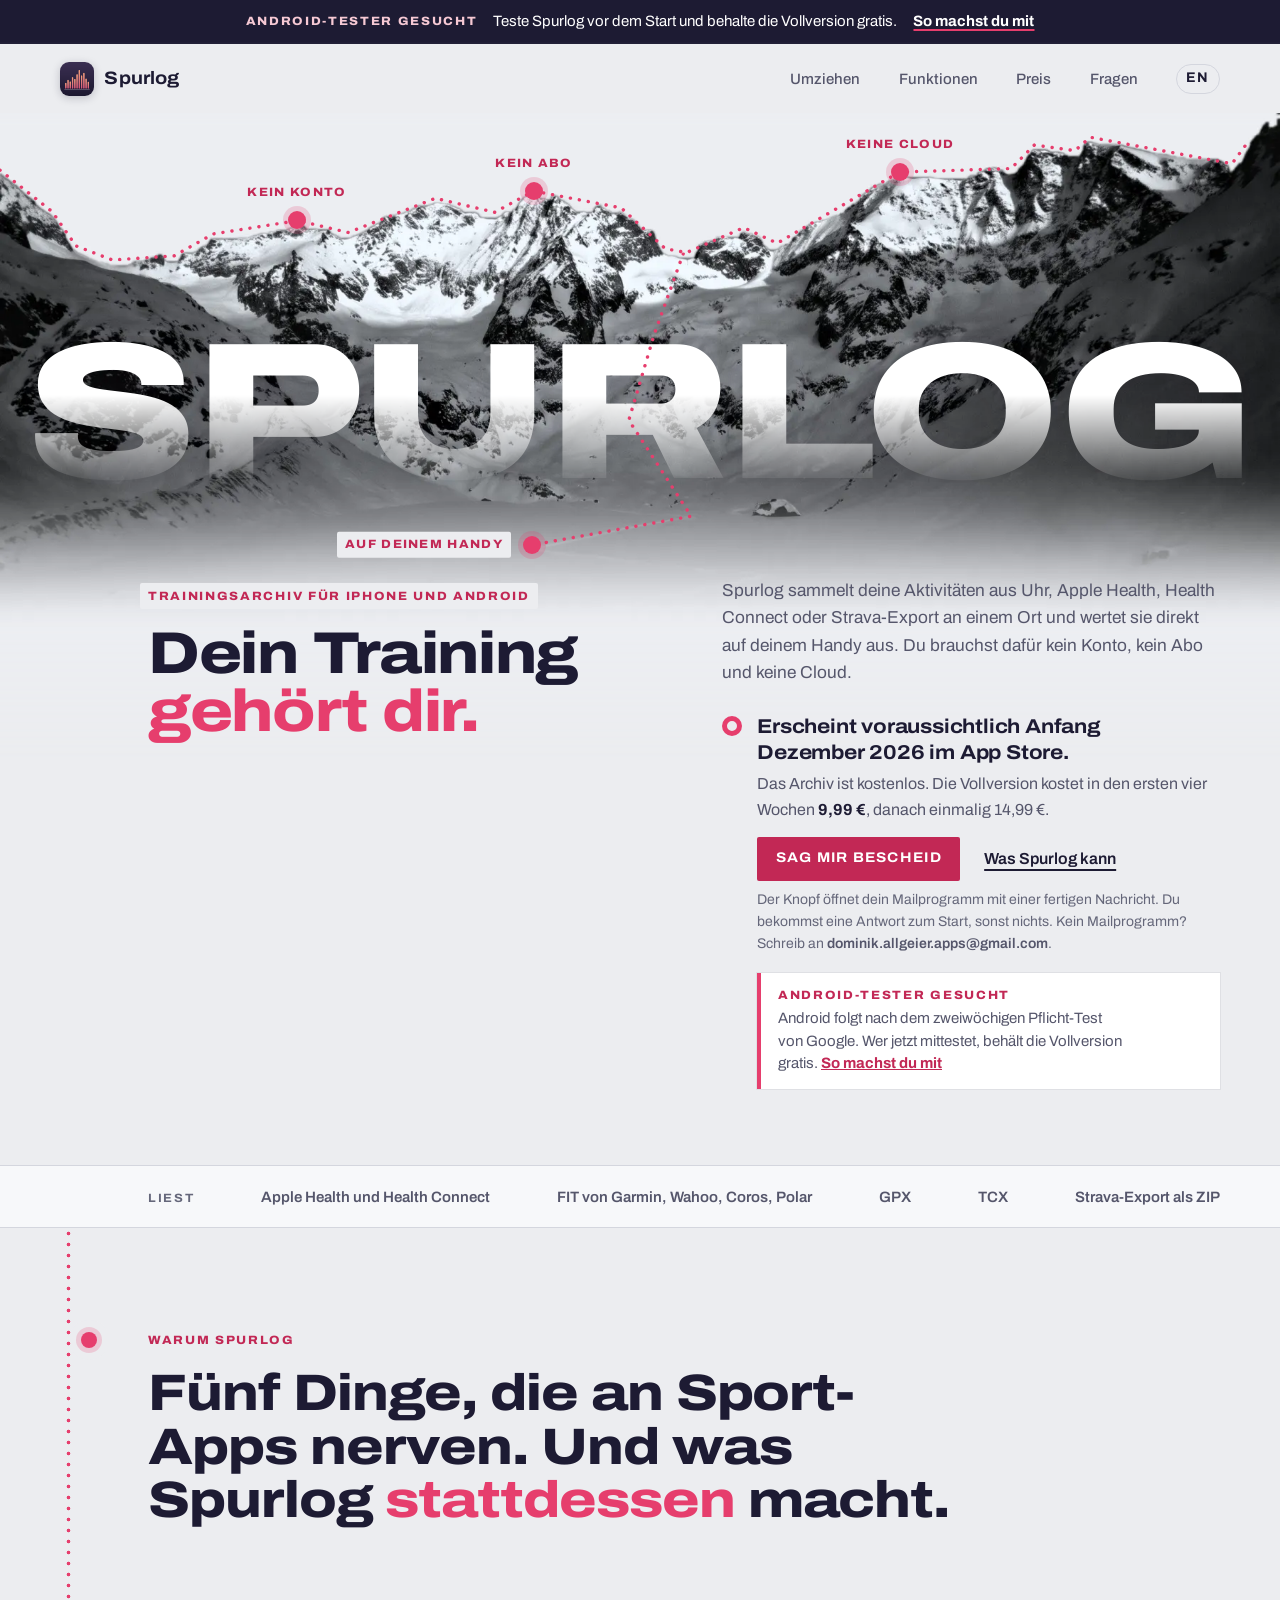
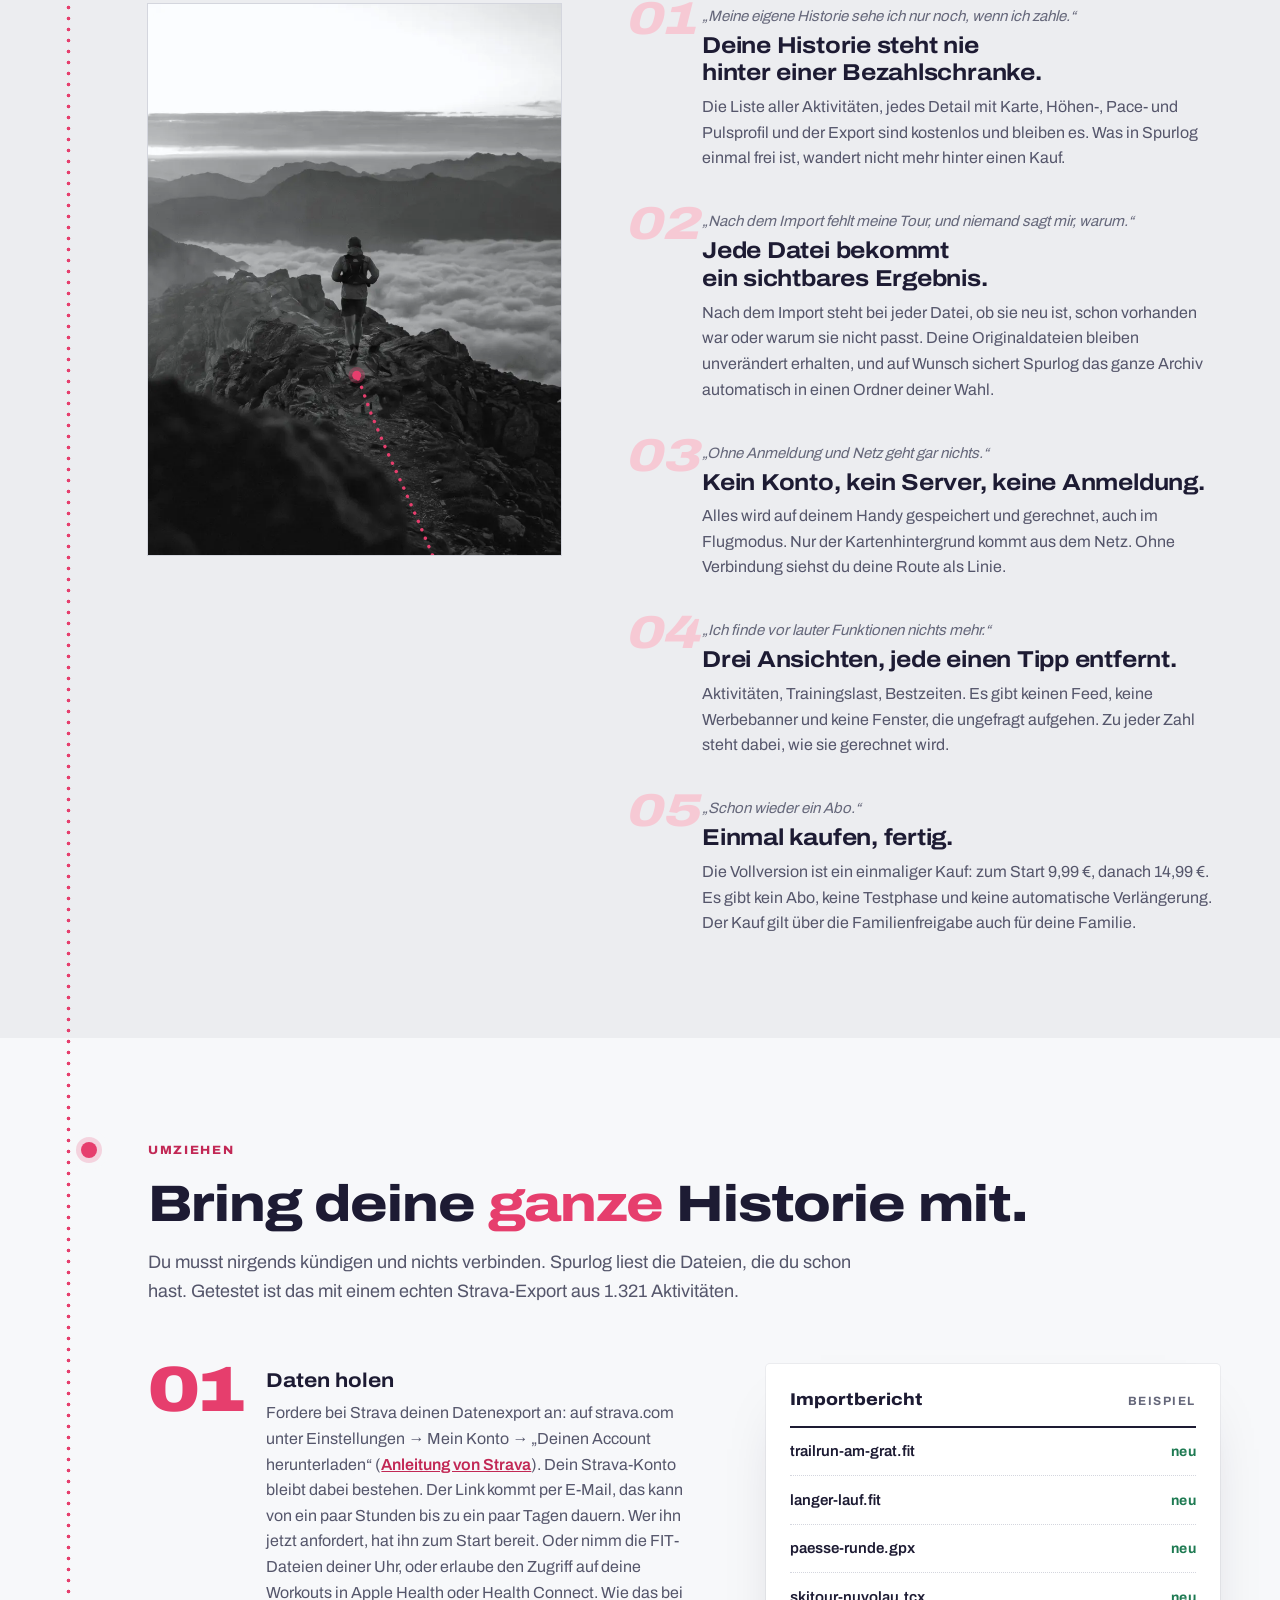
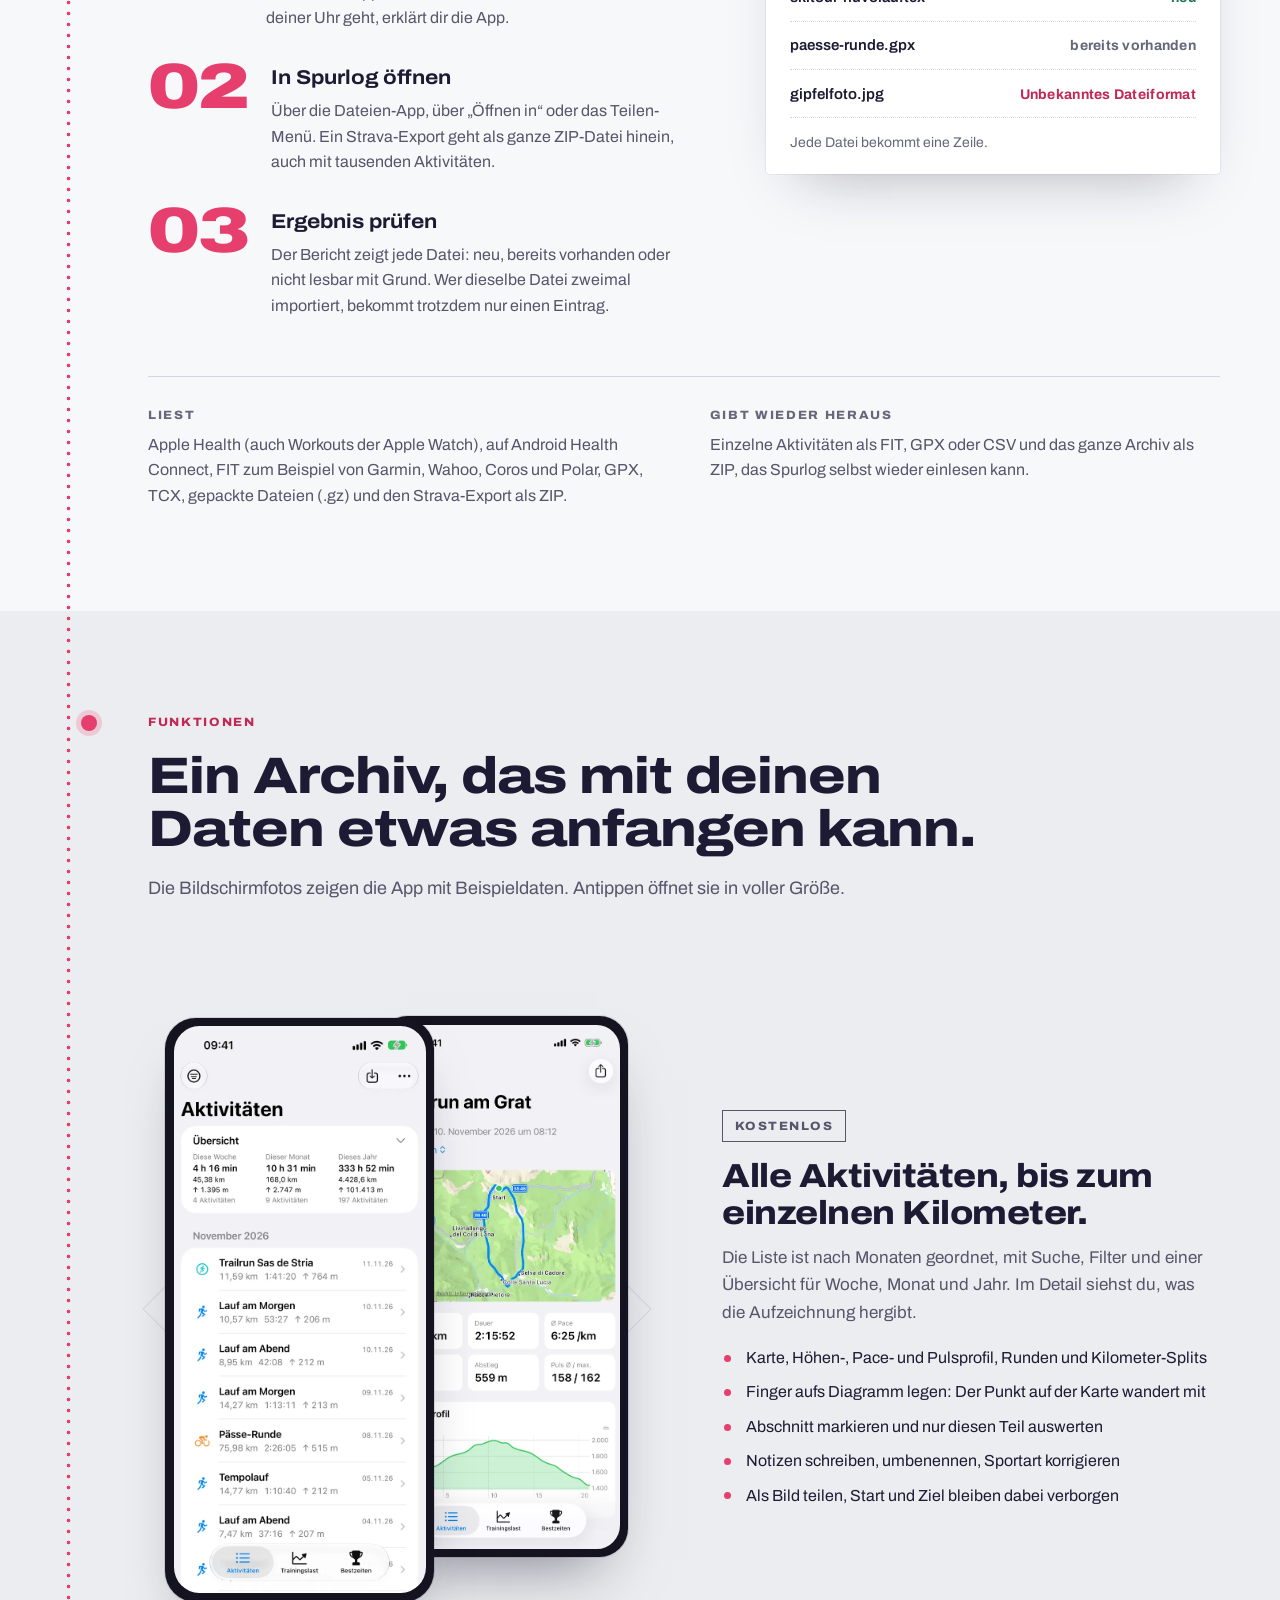
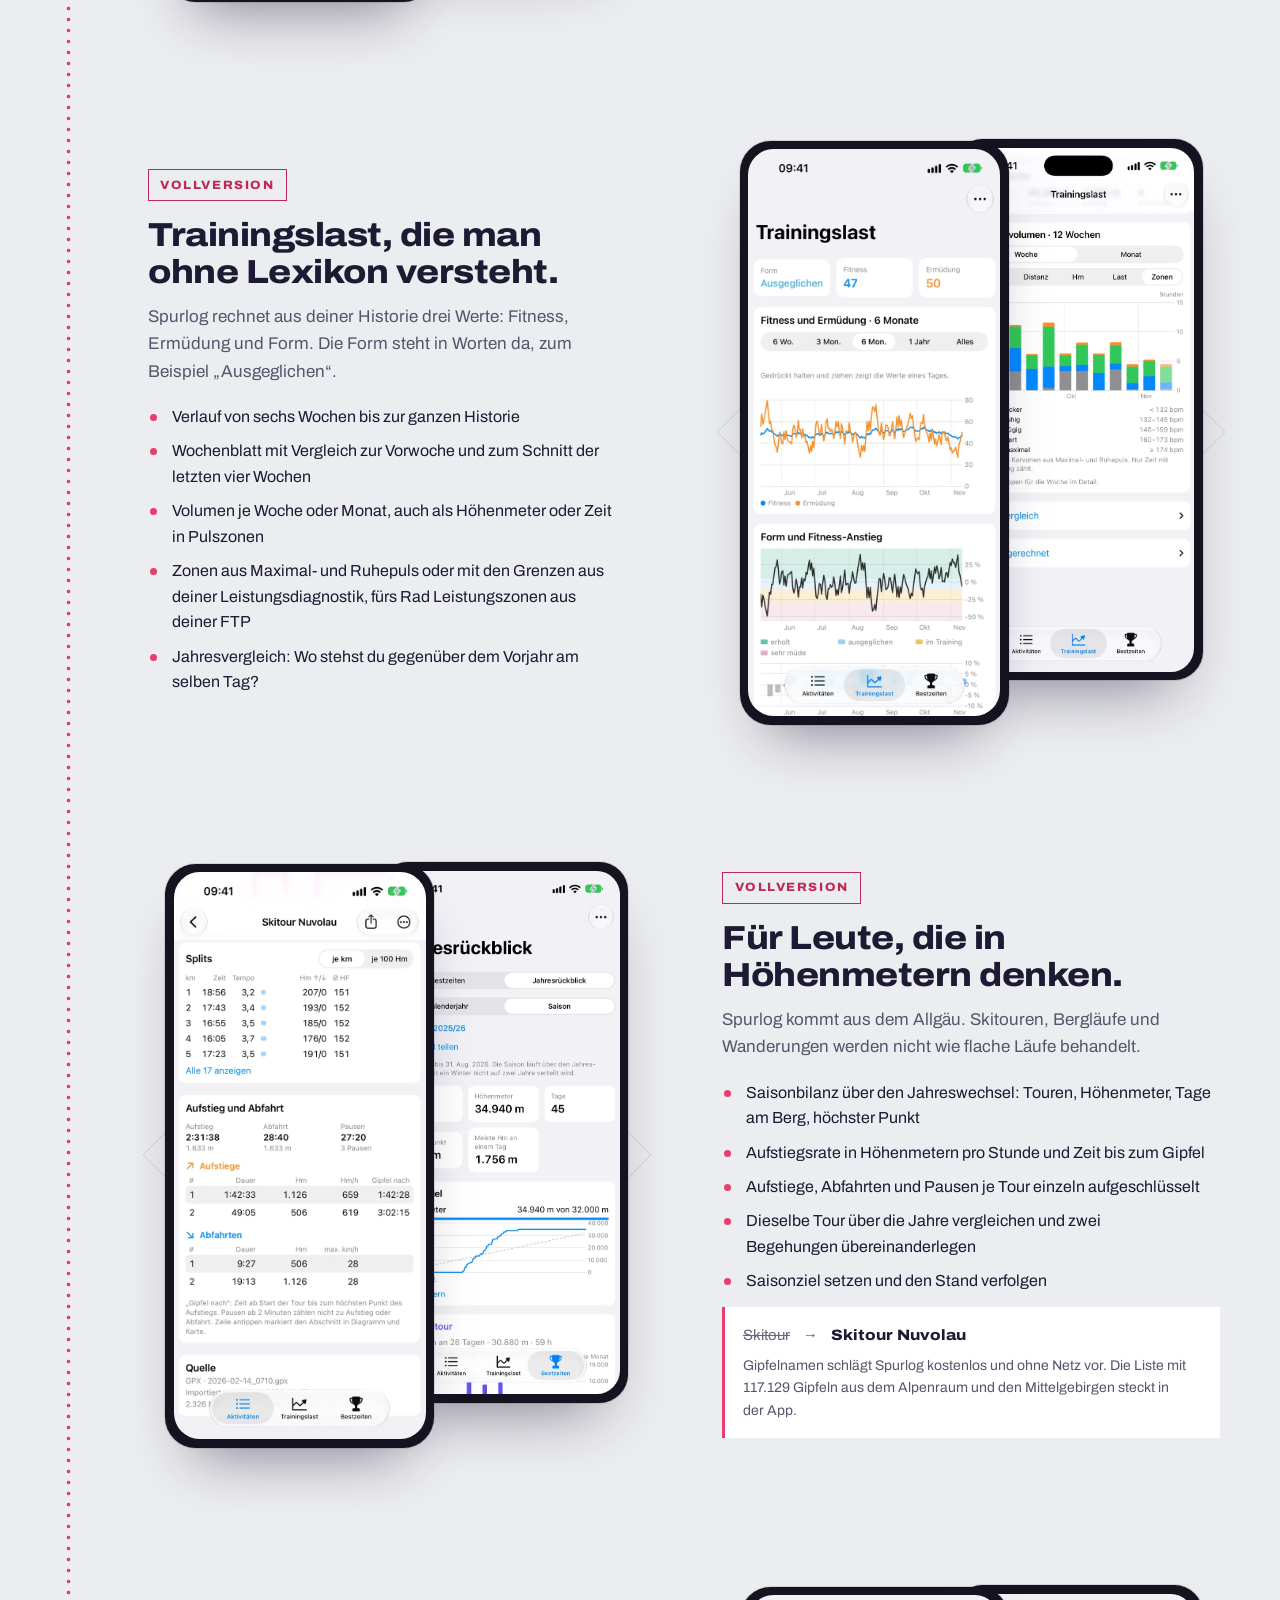
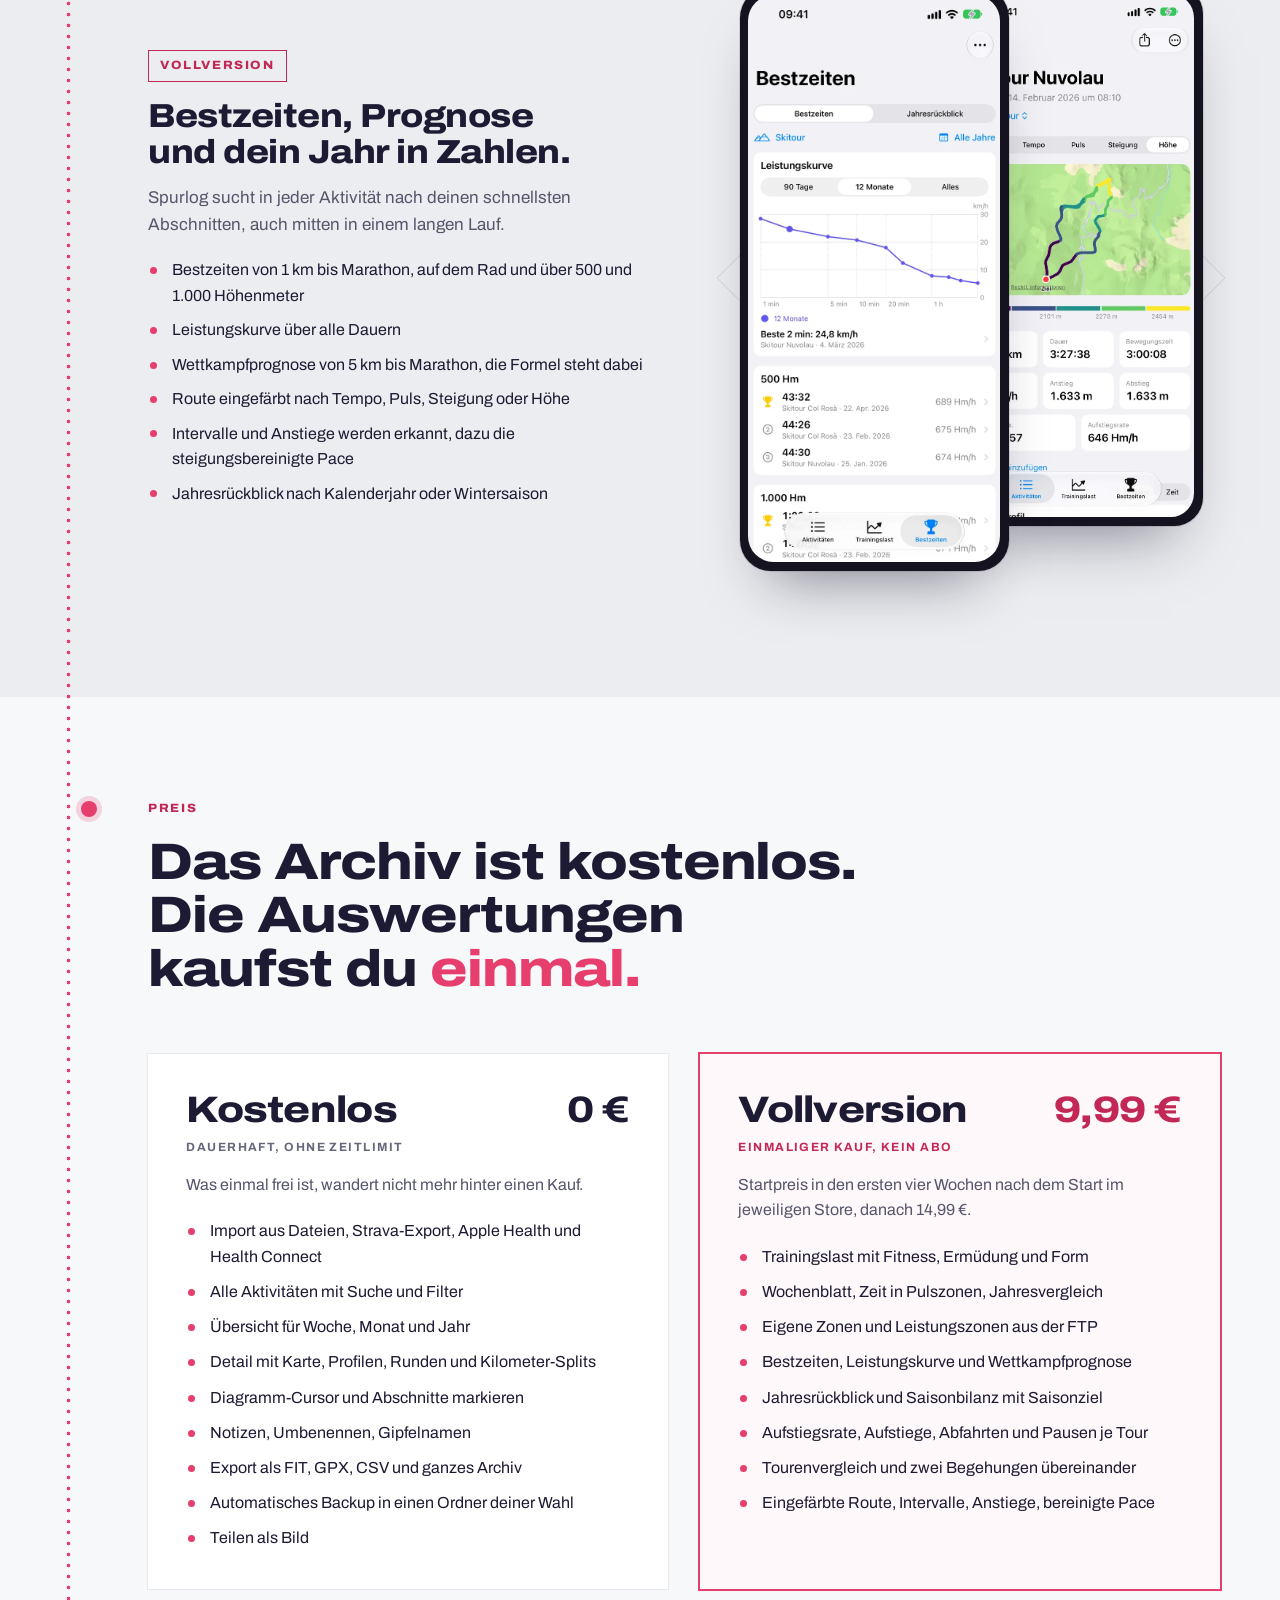
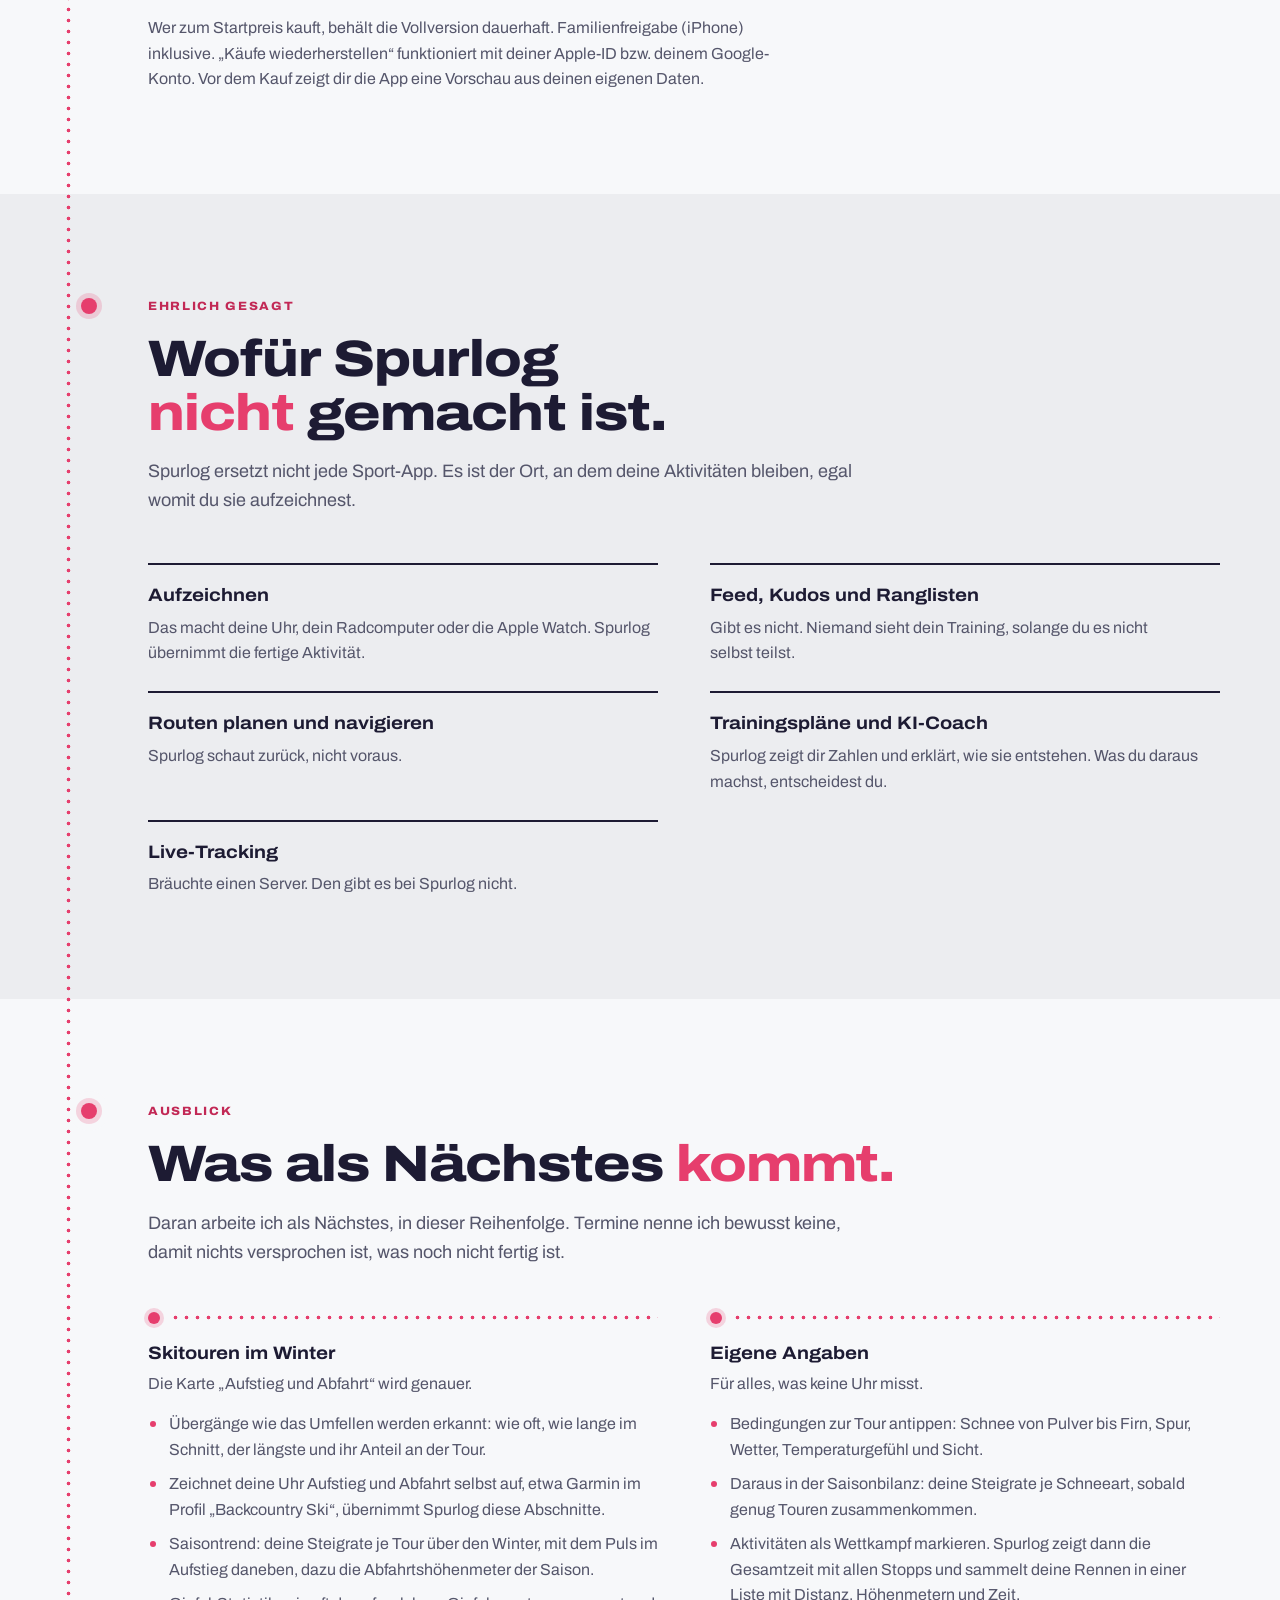
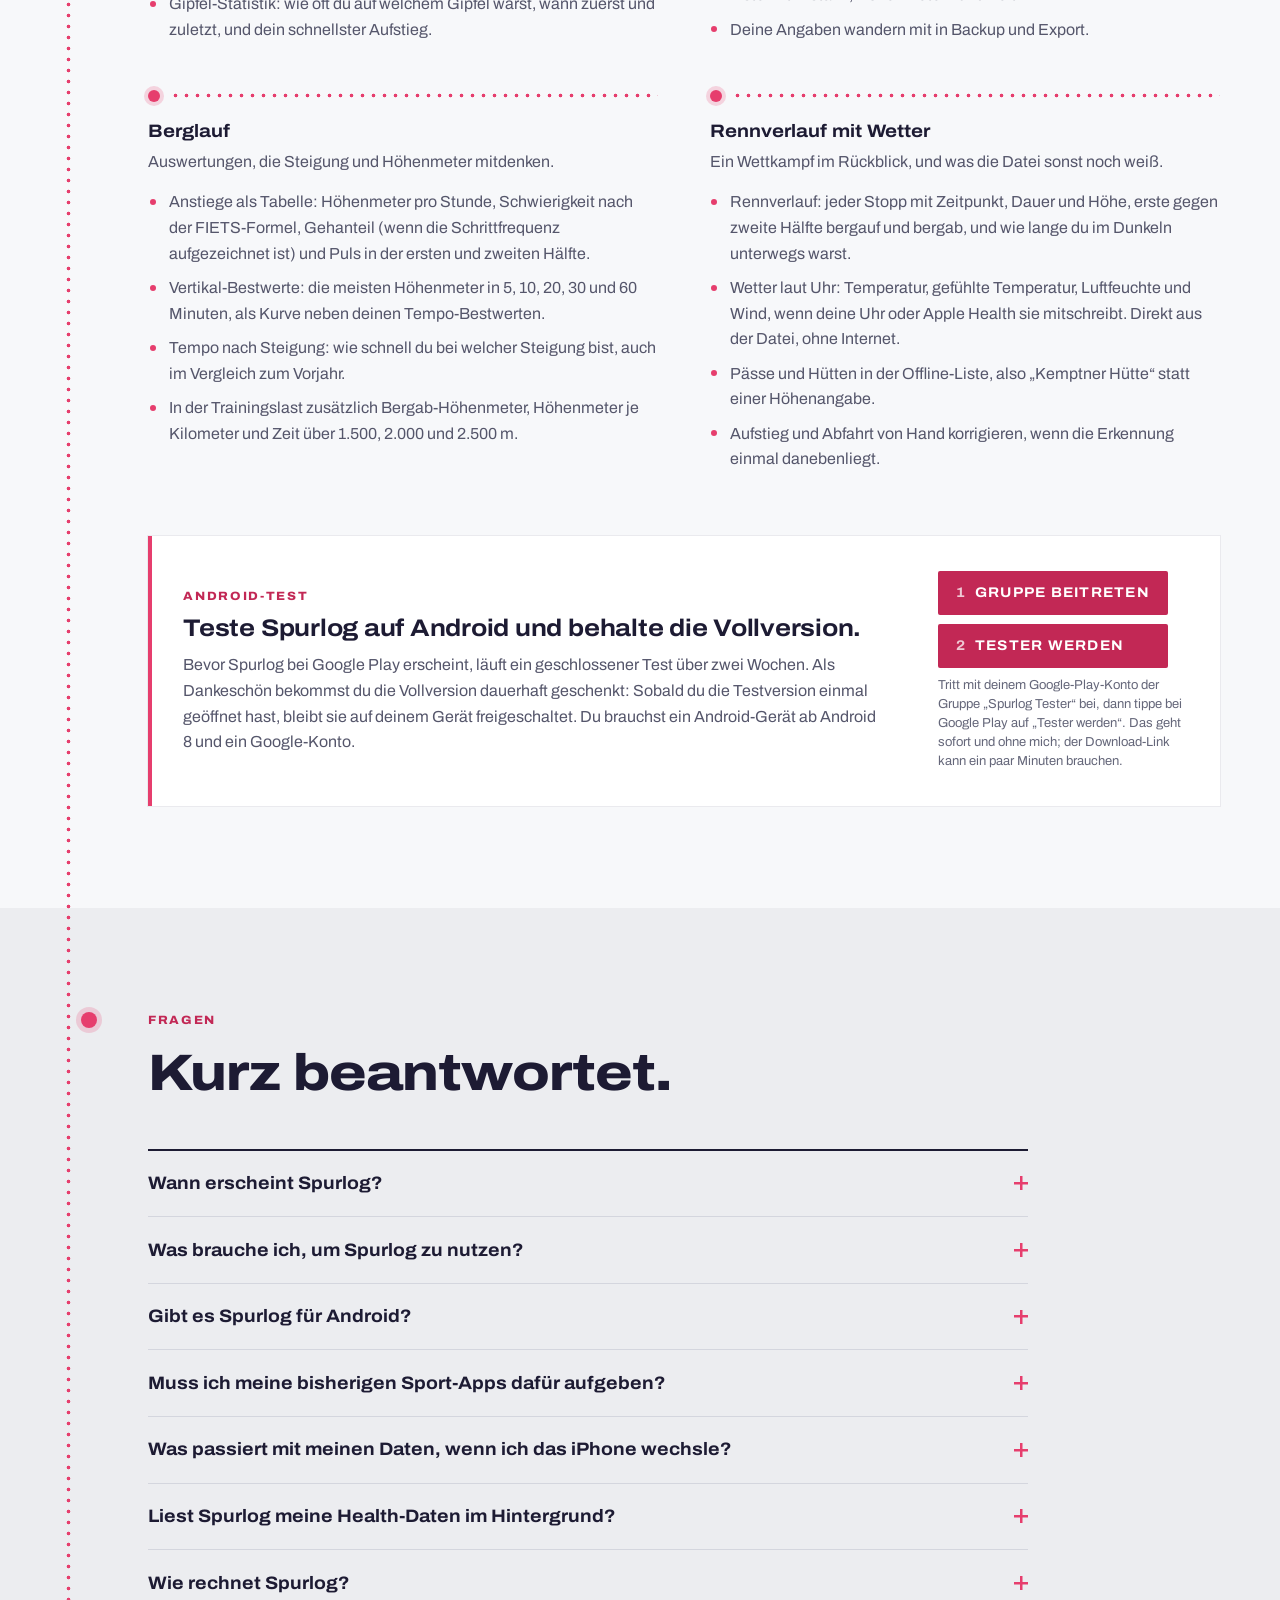
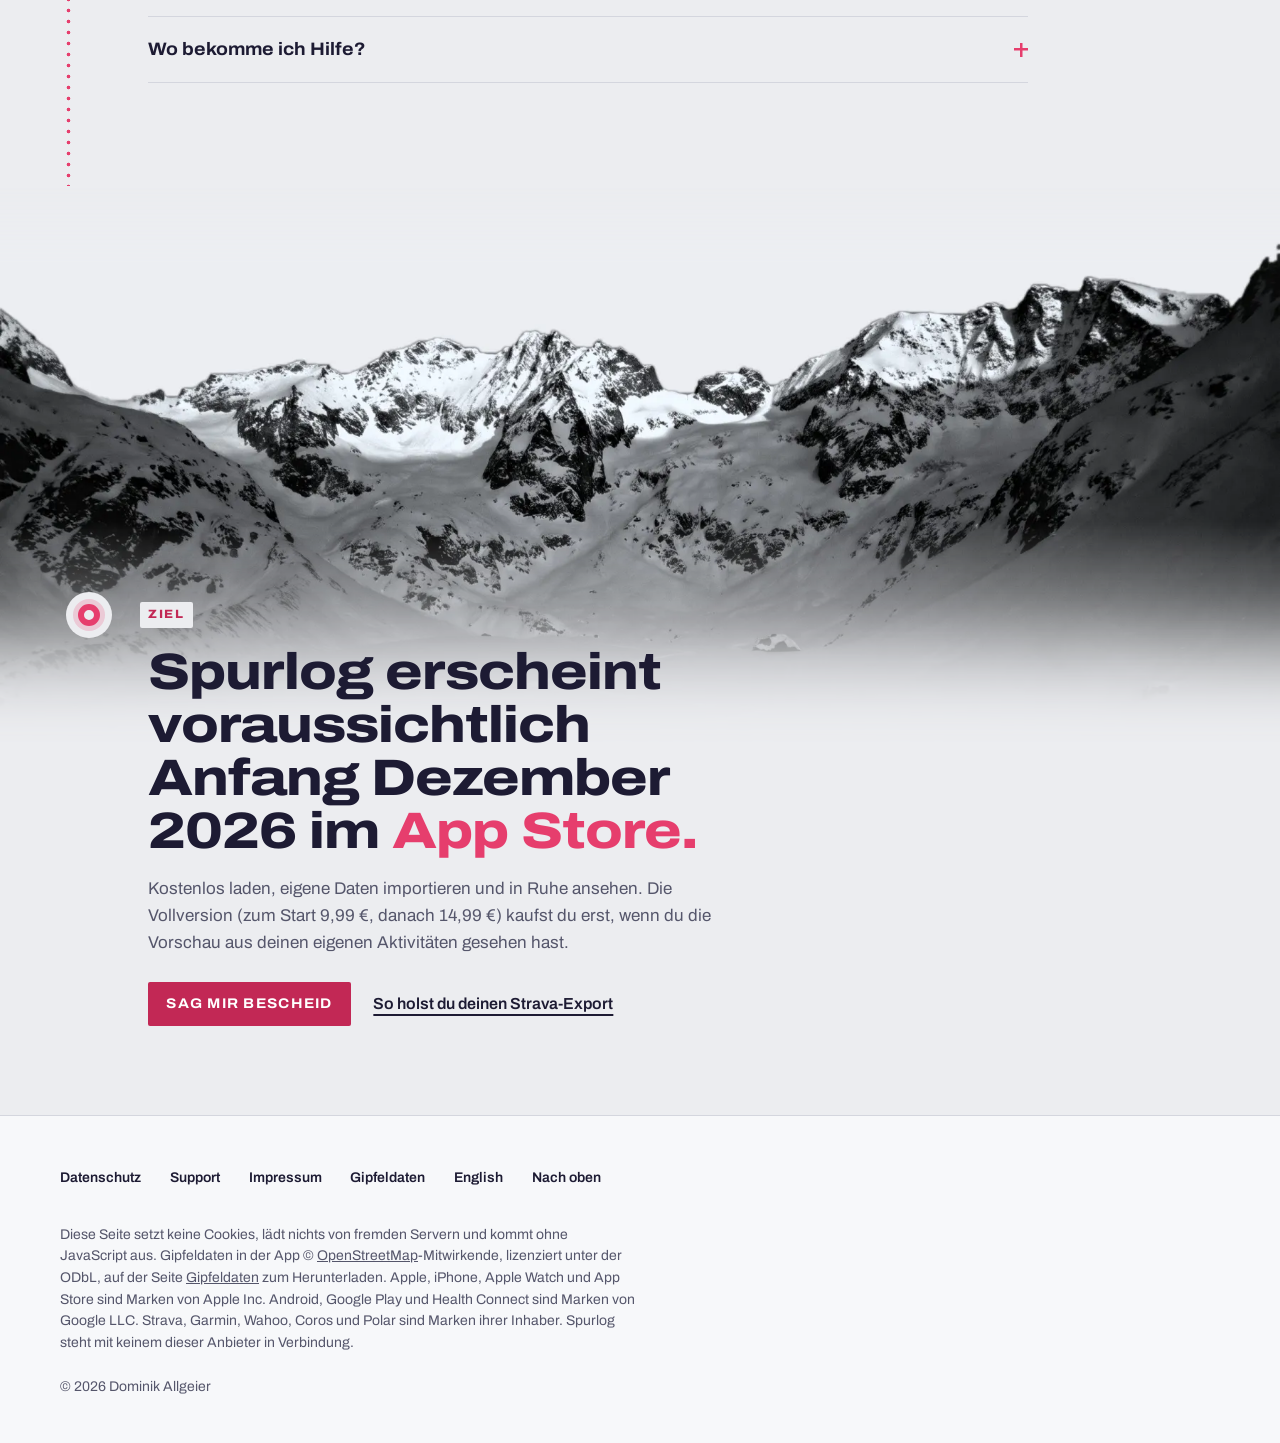
==== commit 0aa5496c: "Android-Test: Anmeldung über Google-Gruppe statt Mail (DE/EN) Co-Authored-By: Claude Opus 5.5 <norep" ====
--- a/index.html
+++ b/index.html
@@ -295,6 +295,8 @@
 .tester p:not(.label){margin-top:.6rem;color:var(--ink-2);font-size:1rem;max-width:44em}
 .tester .act{display:grid;justify-items:start;gap:.5rem}
 .tester .act small{font-size:.8125rem;color:var(--ink-3);max-width:19em;line-height:1.45}
+.tester .join{display:grid;gap:.6rem}
+.tester .join b{margin-right:.6em;opacity:.75}
 .launch-fine a,.launch-note a{color:var(--route-deep);font-weight:600}
 @media (max-width:759px){.next{grid-template-columns:minmax(0,1fr)}}
 @media (max-width:760px){.tester{grid-template-columns:minmax(0,1fr)}.tester .act small{max-width:none}}
@@ -689,8 +691,11 @@
         <p>Bevor Spurlog bei Google Play erscheint, läuft ein geschlossener Test über zwei Wochen. Als Dankeschön bekommst du die Vollversion dauerhaft geschenkt: Sobald du die Testversion einmal geöffnet hast, bleibt sie auf deinem Gerät freigeschaltet. Du brauchst ein Android-Gerät ab Android 8 und ein Google-Konto.</p>
       </div>
       <div class="act">
-        <a class="notify" href="mailto:dominik.allgeier.apps@gmail.com?subject=Spurlog%3A%20Android-Test&amp;body=Ich%20m%C3%B6chte%20die%20Android-Version%20von%20Spurlog%20testen.%0A%0AMein%20Google-Konto%20(E-Mail-Adresse%20f%C3%BCr%20Google%20Play)%3A%20">Zum Test melden</a>
-        <small>Der Knopf öffnet dein Mailprogramm. Ich trage dein Google-Konto in die Testliste ein und schicke dir den Link.</small>
+        <div class="join">
+          <a class="notify" href="https://groups.google.com/g/spurlog-tester" target="_blank" rel="noopener"><b aria-hidden="true">1</b>Gruppe beitreten</a>
+          <a class="notify" href="https://play.google.com/apps/testing/com.dominikallgeier.spurlog" target="_blank" rel="noopener"><b aria-hidden="true">2</b>Tester werden</a>
+        </div>
+        <small>Tritt mit deinem Google-Play-Konto der Gruppe „Spurlog Tester“ bei, dann tippe bei Google Play auf „Tester werden“. Das geht sofort und ohne mich; der Download-Link kann ein paar Minuten brauchen.</small>
       </div>
     </div>
   </div>
@@ -704,7 +709,7 @@
       <!-- STARTTERMIN -->
       <details class="ios-bald"><summary>Wann erscheint Spurlog?</summary><p>Voraussichtlich Anfang Dezember 2026 im App Store. Die Android-Version erscheint bei Google Play, sobald der zweiwöchige Pflicht-Test von Google abgeschlossen ist; der Termin steht noch nicht fest. Wenn du magst, <a href="mailto:dominik.allgeier.apps@gmail.com?subject=Spurlog%3A%20Bescheid%20zum%20Start&amp;body=Bitte%20gib%20mir%20Bescheid%2C%20wenn%20Spurlog%20erscheint.%0A%0AIch%20nutze%3A%20iPhone%20/%20Android">sage ich dir per Mail Bescheid</a>.</p></details>
       <details><summary>Was brauche ich, um Spurlog zu nutzen?</summary><p>Ein iPhone mit iOS 18 oder neuer und Aktivitäten als Datei oder in Apple Health, oder ein Android-Gerät ab Android 8 und Aktivitäten als Datei oder in Health Connect (ab Android 9). Die App gibt es auf Deutsch und Englisch, mit Kilometern oder Meilen je nach Einstellung deines Geräts.</p></details>
-      <details><summary>Gibt es Spurlog für Android?</summary><p><span class="an-bald">Ja. Google verlangt von neuen Entwicklern vor der Veröffentlichung einen Test mit mindestens zwölf Testern über zwei Wochen. Sobald er abgeschlossen ist, erscheint Spurlog bei Google Play; der Termin steht noch nicht fest. Die Android-Version bietet dieselben Auswertungen wie die iPhone-Version und liest Workouts aus Health Connect statt aus Apple Health. Der Startpreis gilt dort vier Wochen ab dem Android-Start. Wer beim Test mitmacht, bekommt die Vollversion geschenkt; wie du dich meldest, steht <a href="#android-test">im Abschnitt Ausblick</a>.</span><span class="an-da">Ja, bei Google Play, für Geräte ab Android 8. Sie bietet dieselben Auswertungen wie die iPhone-Version und liest Workouts aus Health Connect statt aus Apple Health.</span> Der Kauf der Vollversion gilt jeweils für den Store, in dem du kaufst.</p></details>
+      <details><summary>Gibt es Spurlog für Android?</summary><p><span class="an-bald">Ja. Google verlangt von neuen Entwicklern vor der Veröffentlichung einen Test mit mindestens zwölf Testern über zwei Wochen. Sobald er abgeschlossen ist, erscheint Spurlog bei Google Play; der Termin steht noch nicht fest. Die Android-Version bietet dieselben Auswertungen wie die iPhone-Version und liest Workouts aus Health Connect statt aus Apple Health. Der Startpreis gilt dort vier Wochen ab dem Android-Start. Wer beim Test mitmacht, bekommt die Vollversion geschenkt; wie du mitmachst, steht <a href="#android-test">im Abschnitt Ausblick</a>.</span><span class="an-da">Ja, bei Google Play, für Geräte ab Android 8. Sie bietet dieselben Auswertungen wie die iPhone-Version und liest Workouts aus Health Connect statt aus Apple Health.</span> Der Kauf der Vollversion gilt jeweils für den Store, in dem du kaufst.</p></details>
       <details><summary>Muss ich meine bisherigen Sport-Apps dafür aufgeben?</summary><p>Nein. Spurlog verbindet sich mit keinem Dienst und ändert dort nichts. Du importierst Dateien oder Health-Workouts und kannst alles andere weiter benutzen.</p></details>
       <details><summary>Was passiert mit meinen Daten, wenn ich das iPhone wechsle?</summary><p>Nutzt du ein iPhone-Backup, können die Daten der App darin enthalten sein. Zusätzlich kannst du in Spurlog ein automatisches Backup in einen Ordner einrichten, zum Beispiel in iCloud Drive, oder das Archiv von Hand als ZIP exportieren. Den Kauf stellst du mit deiner Apple-ID wieder her.</p></details>
       <details><summary>Liest Spurlog meine Health-Daten im Hintergrund?</summary><p>Nein. Spurlog liest Workouts aus Apple Health nur, wenn du den Import selbst startest, und schreibt nichts hinein. Welche Datenarten die App lesen darf, legst du fest. Mehr dazu steht in der <a href="datenschutz.html">Datenschutzerklärung</a>.</p></details>
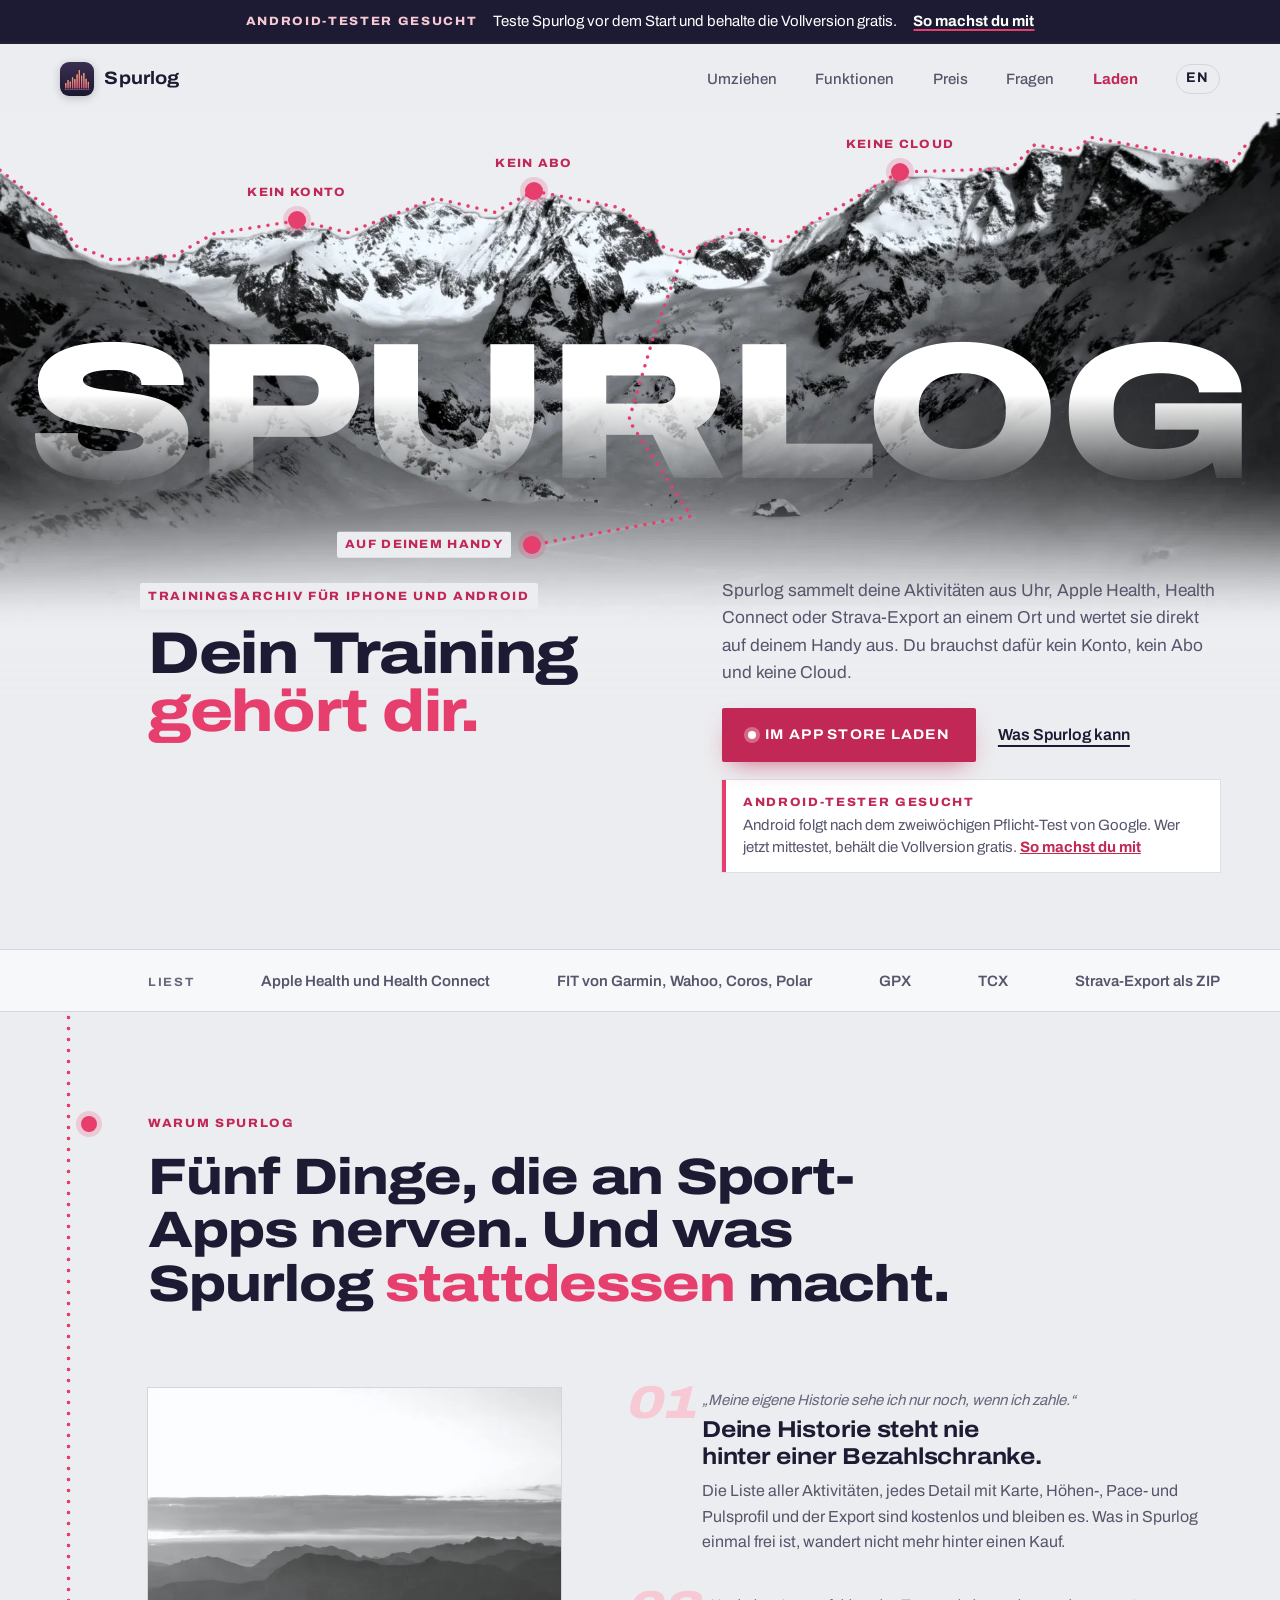
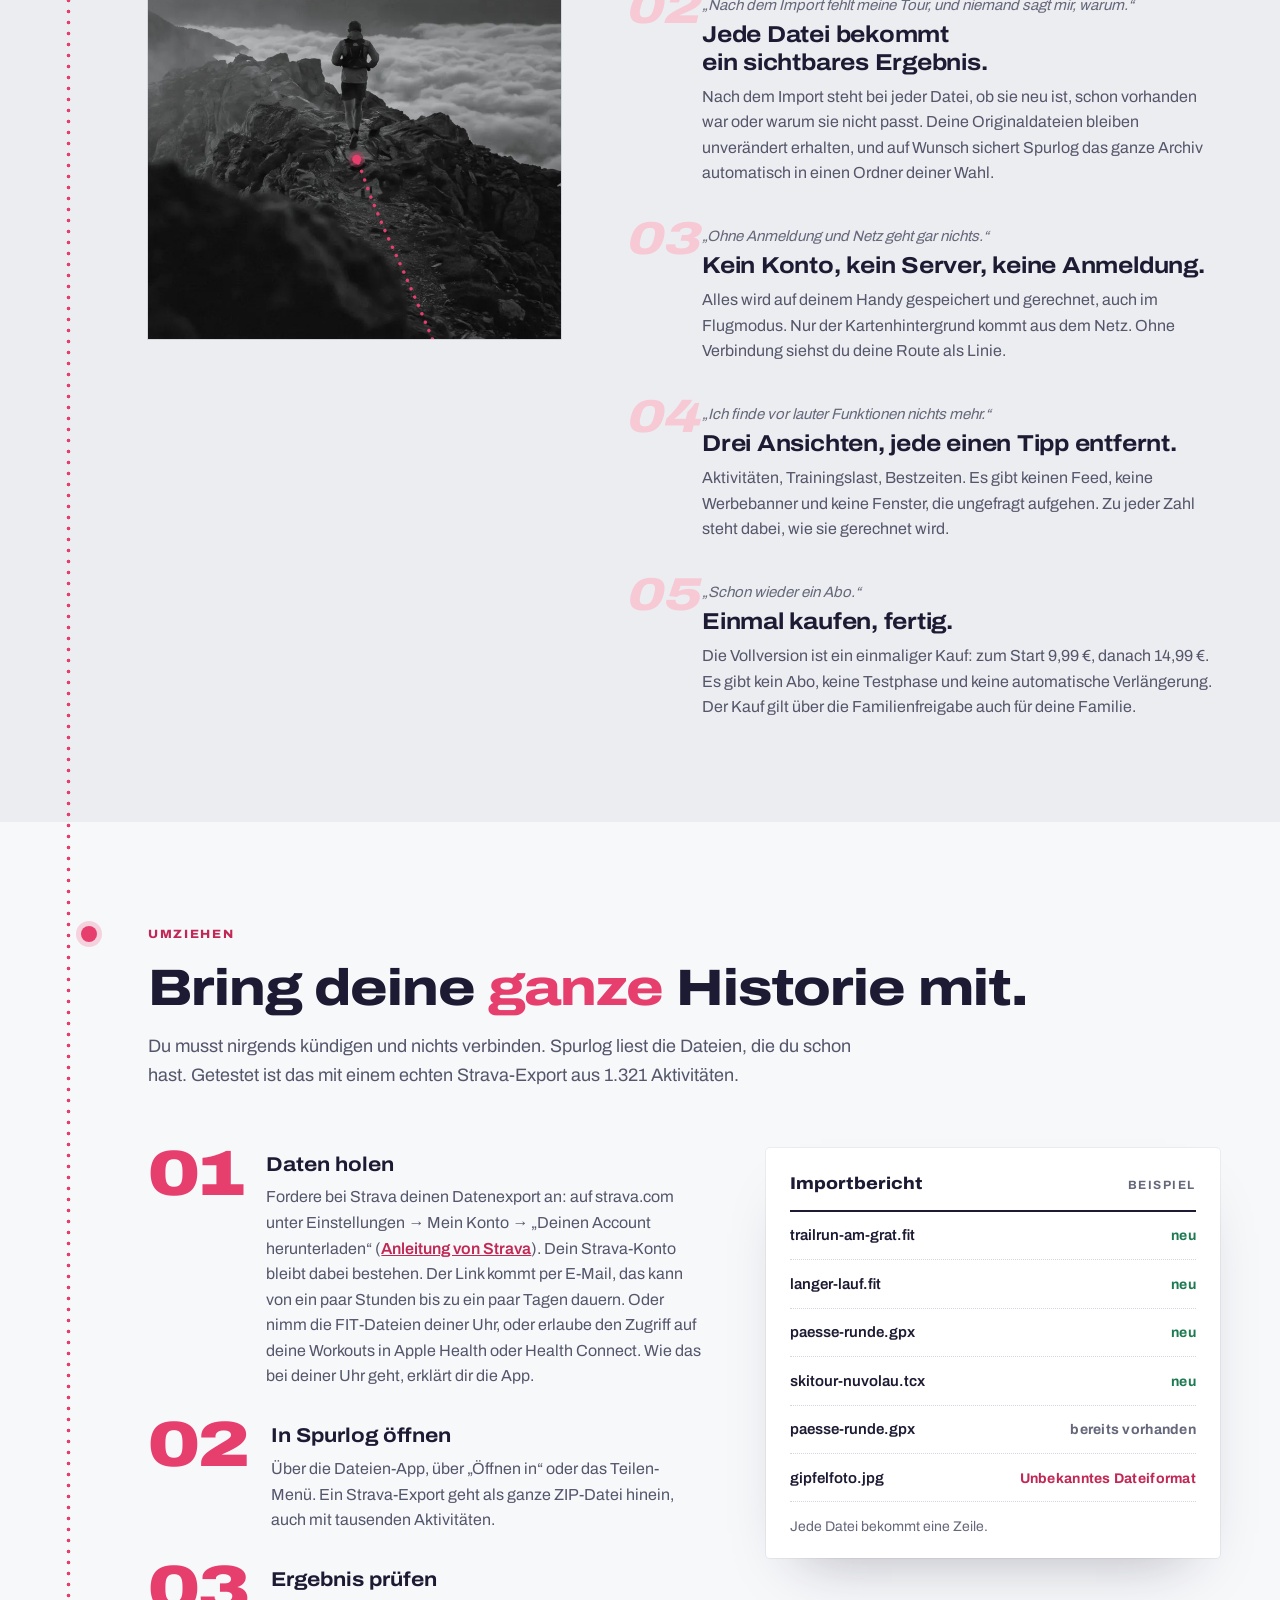
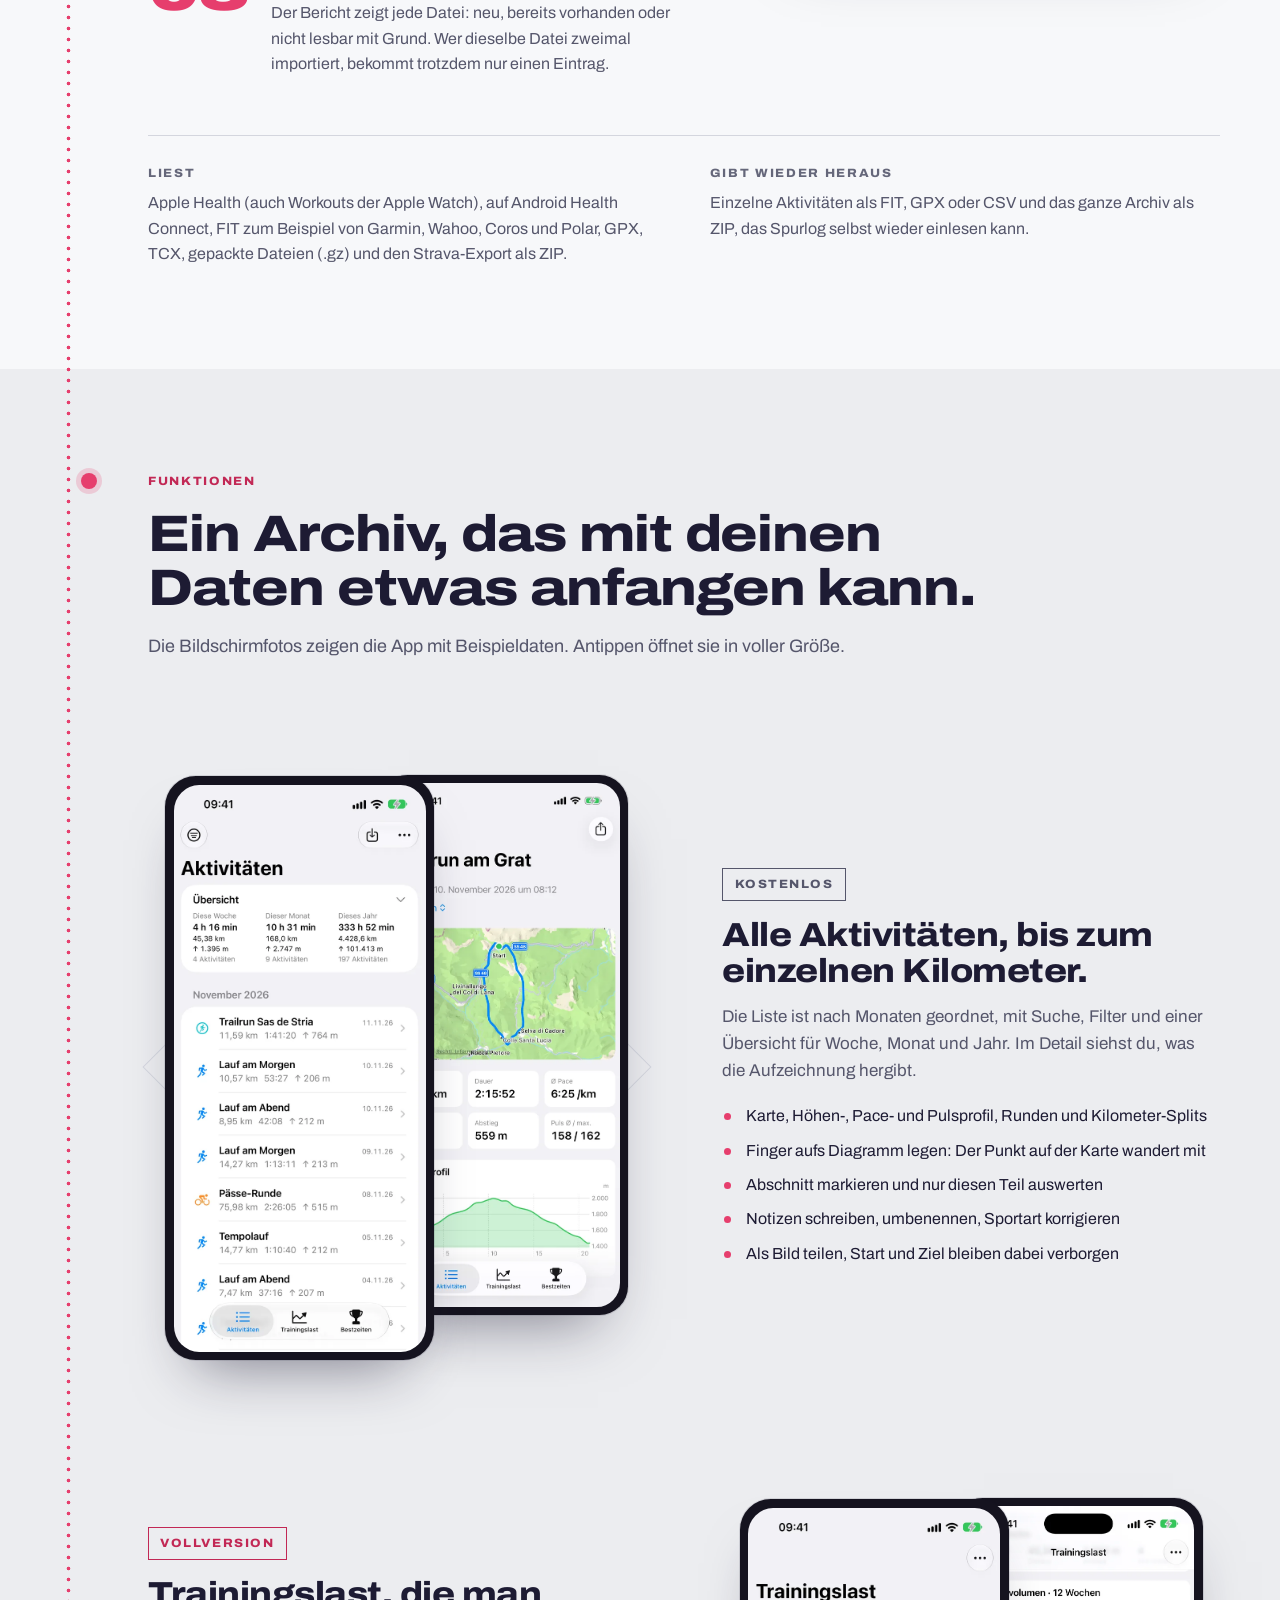
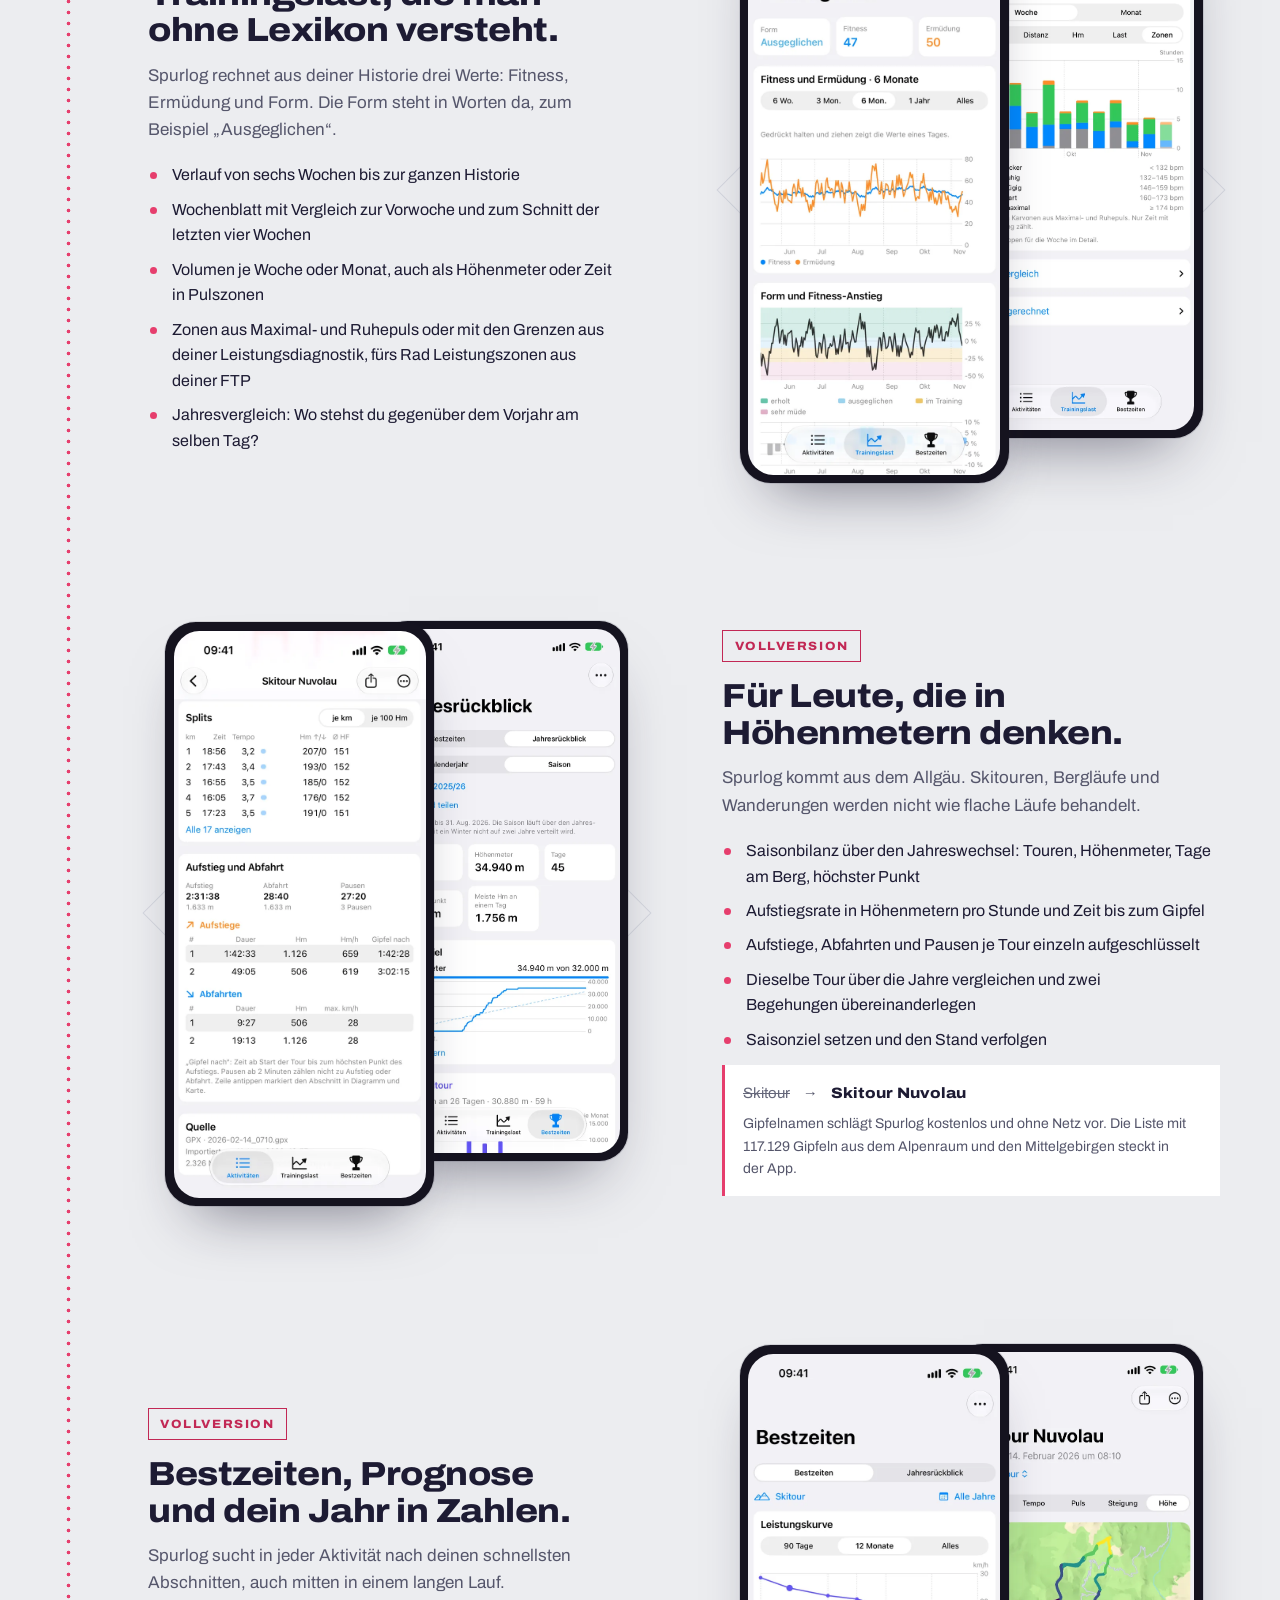
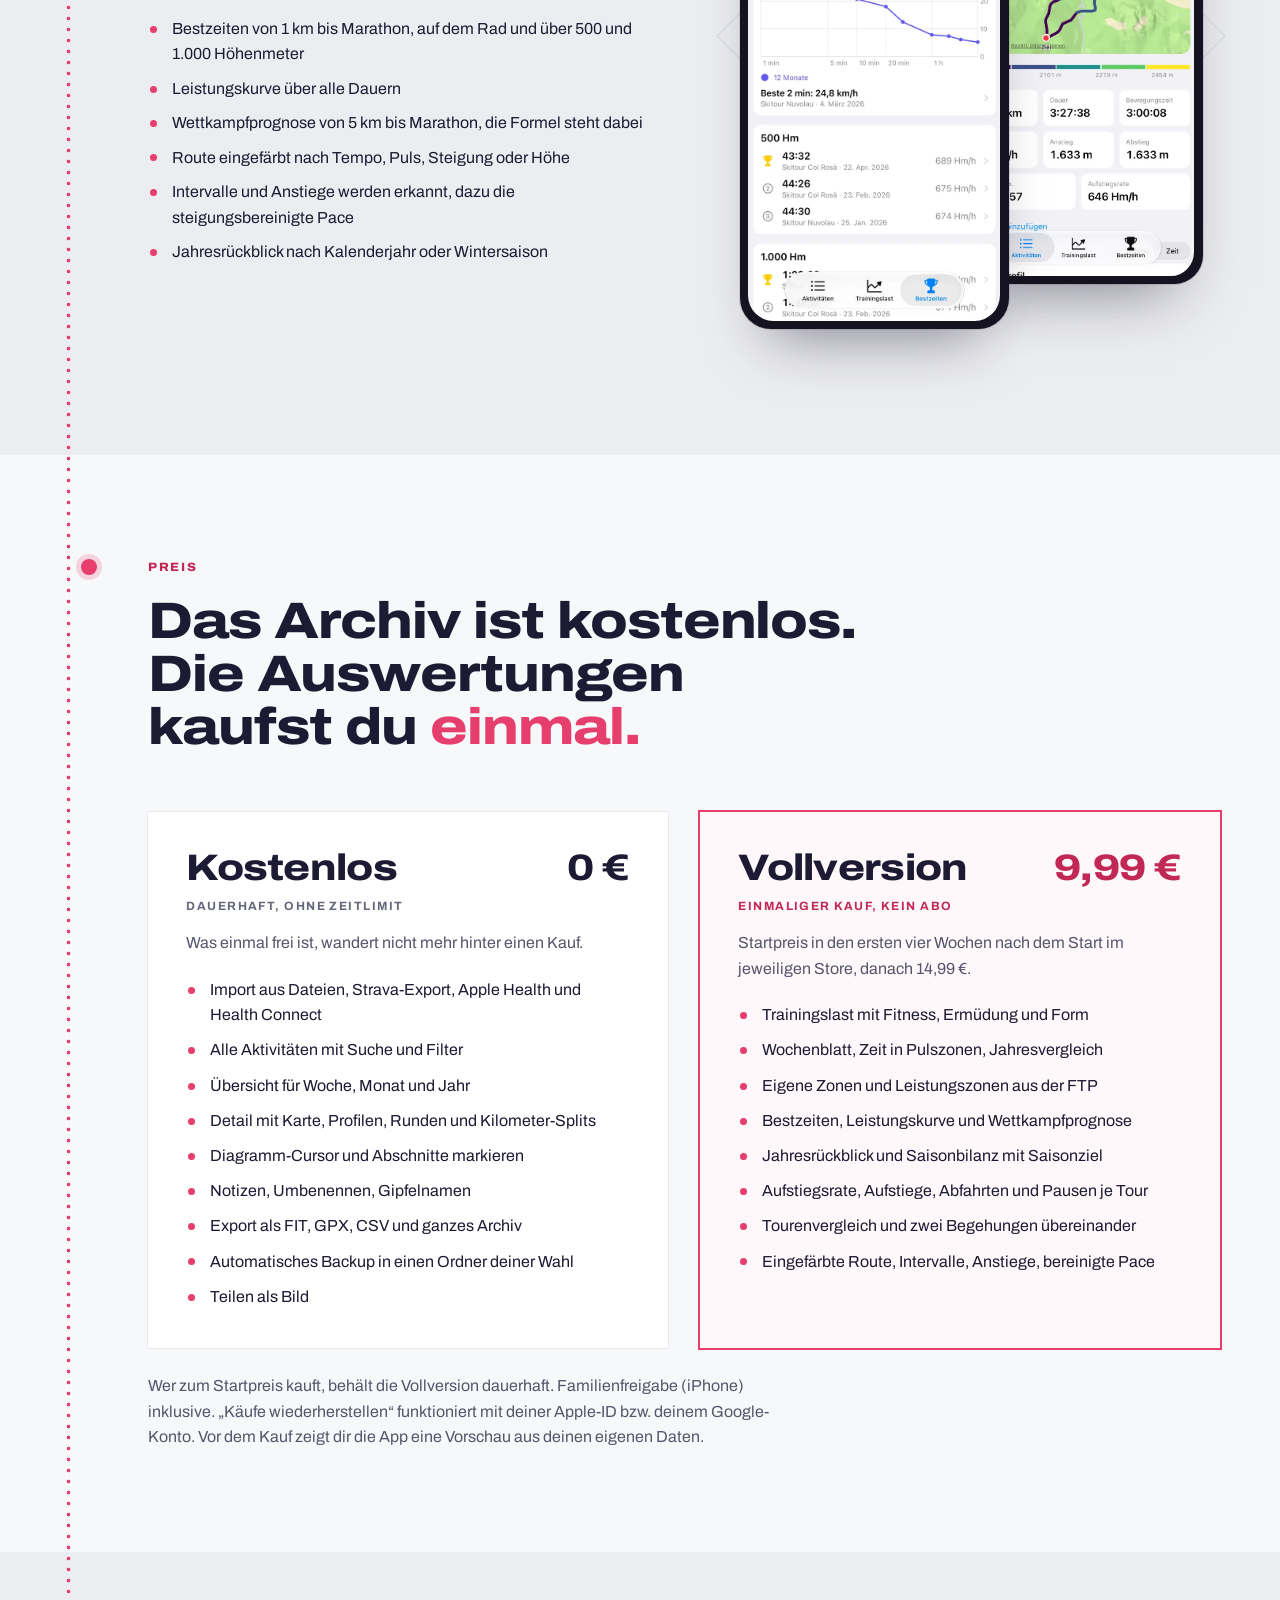
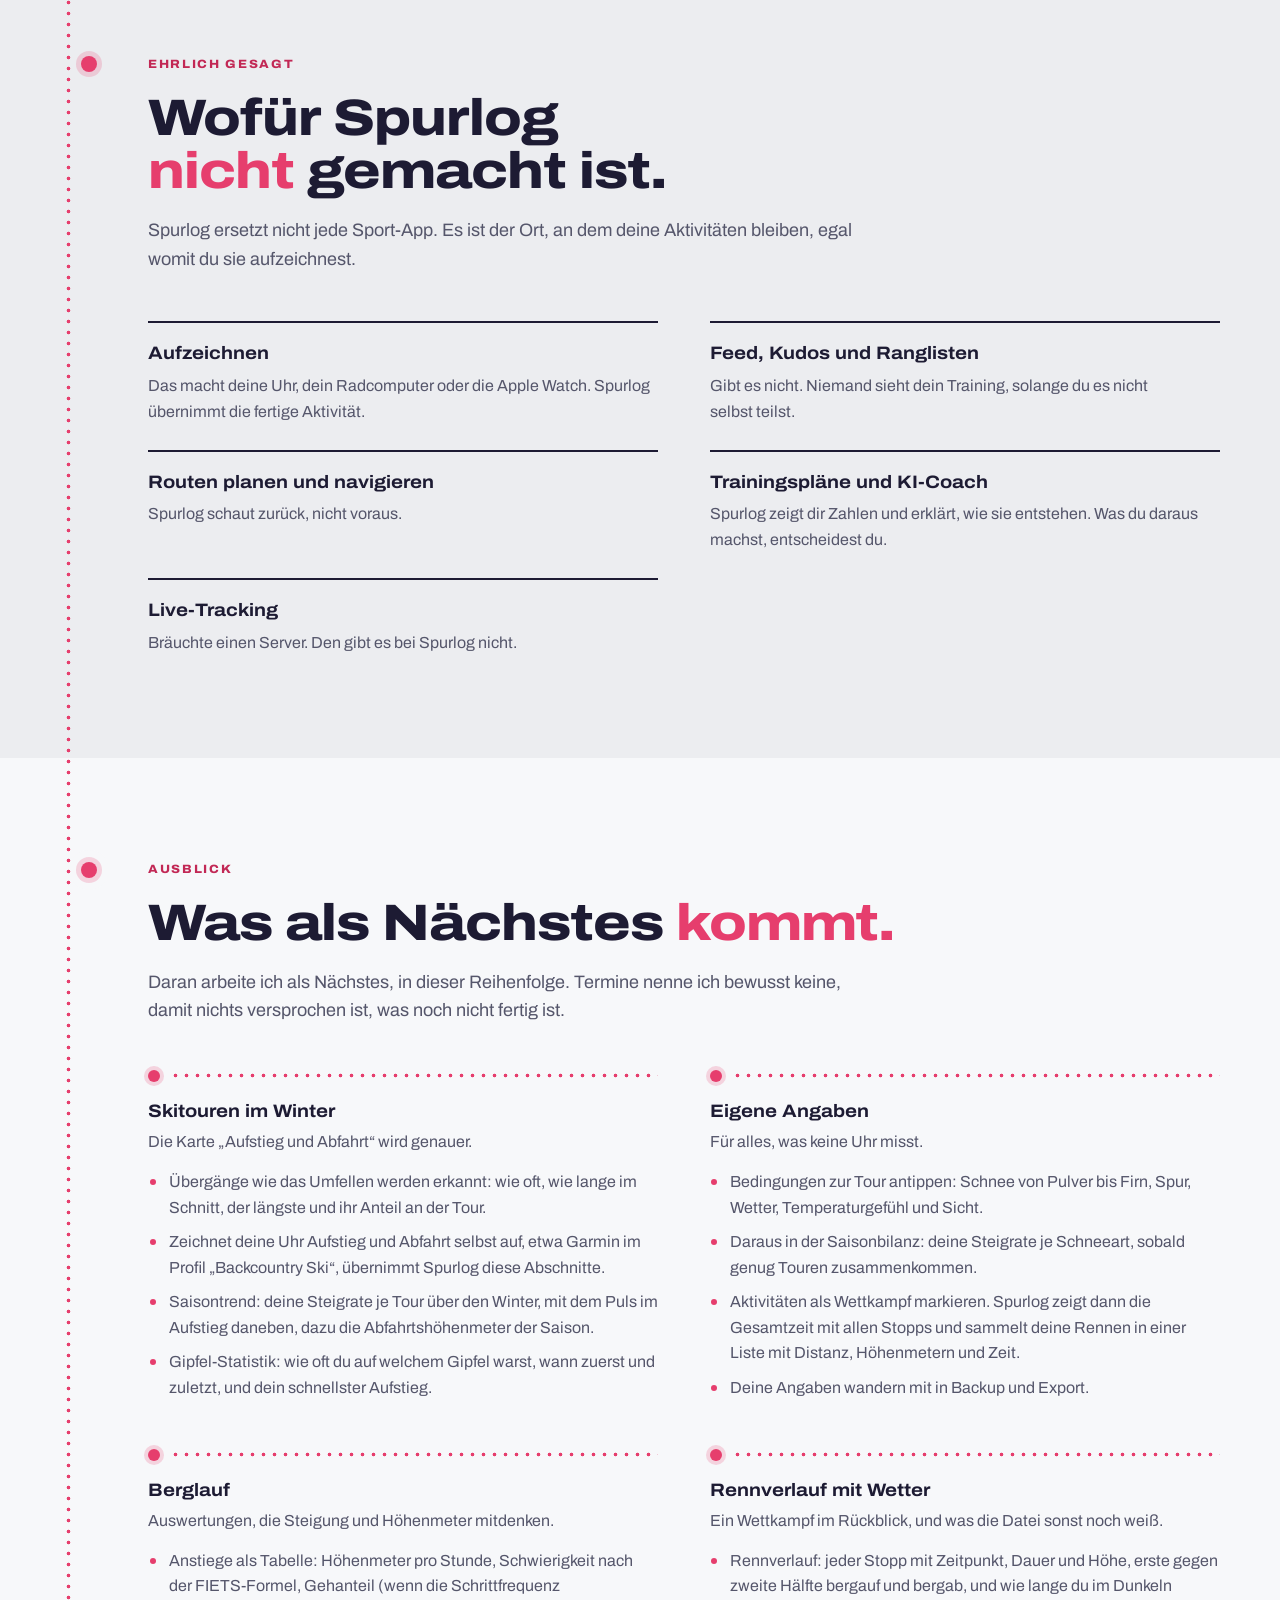
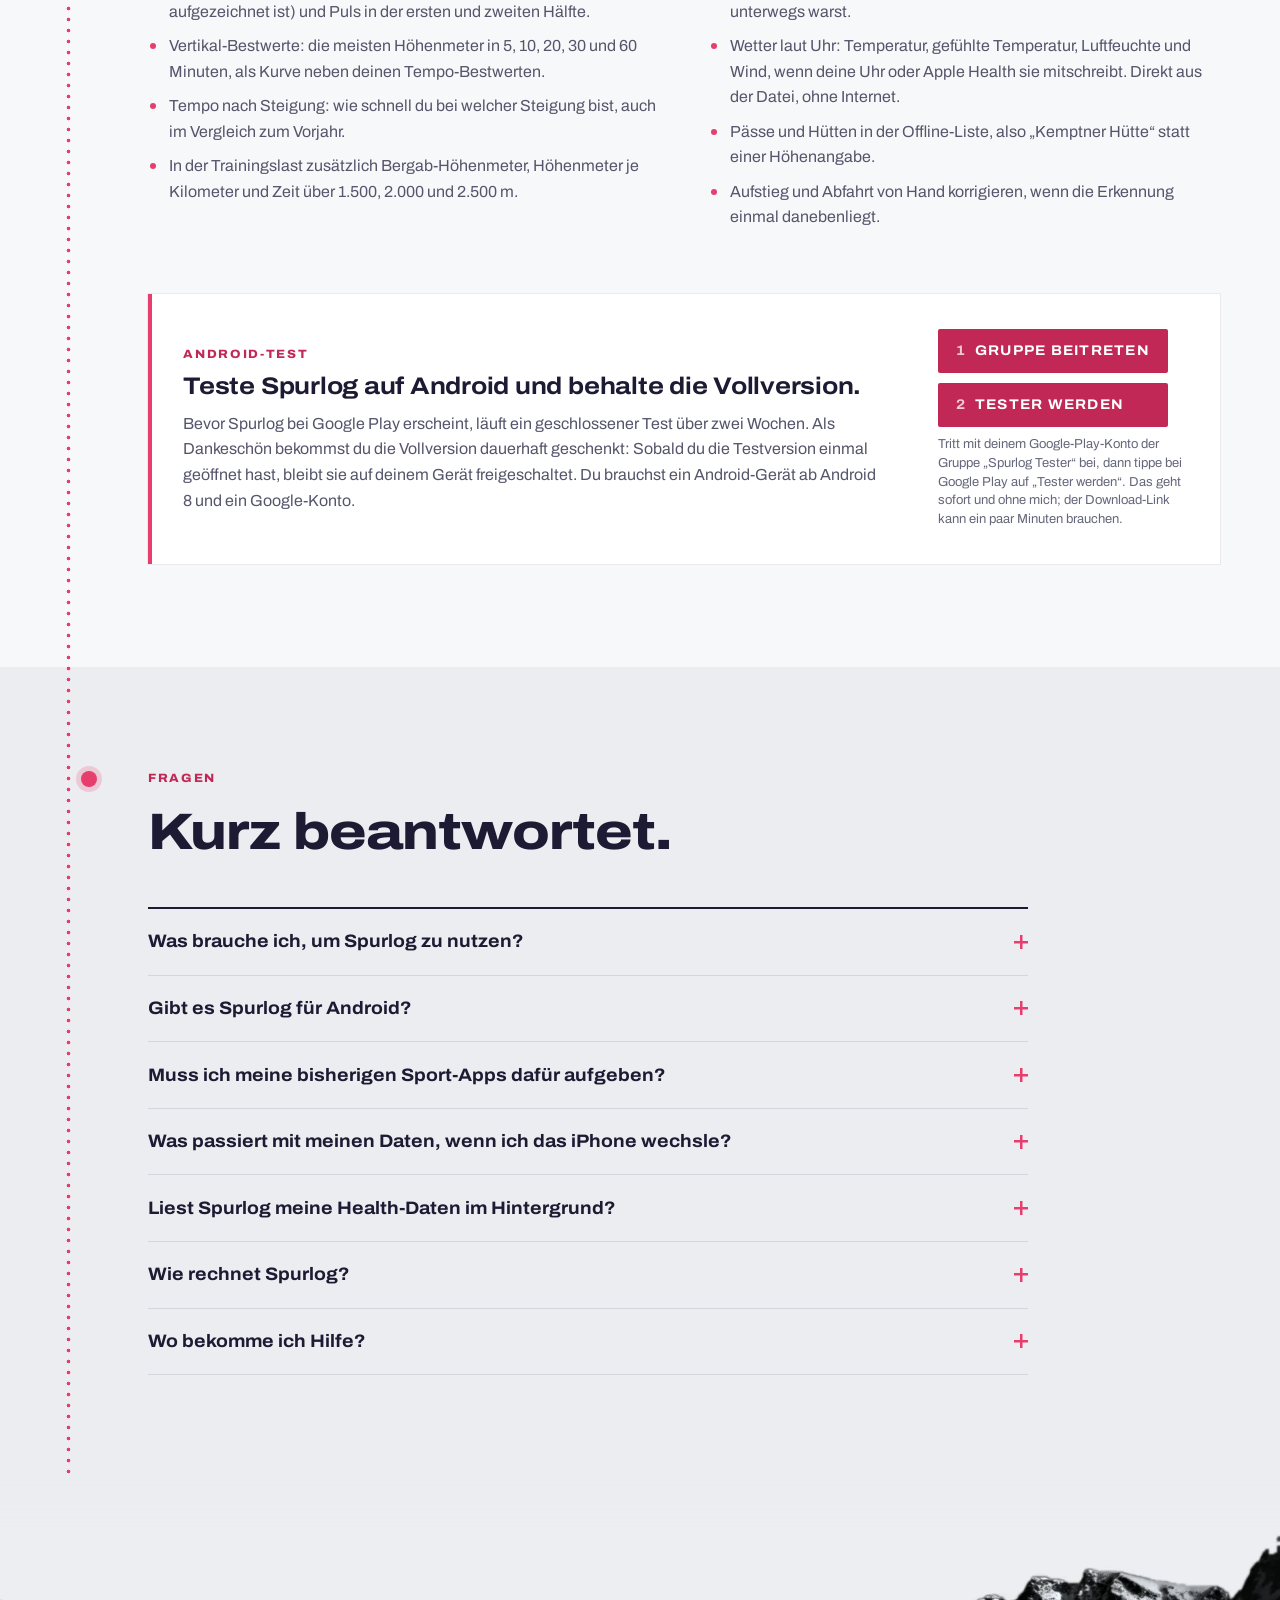
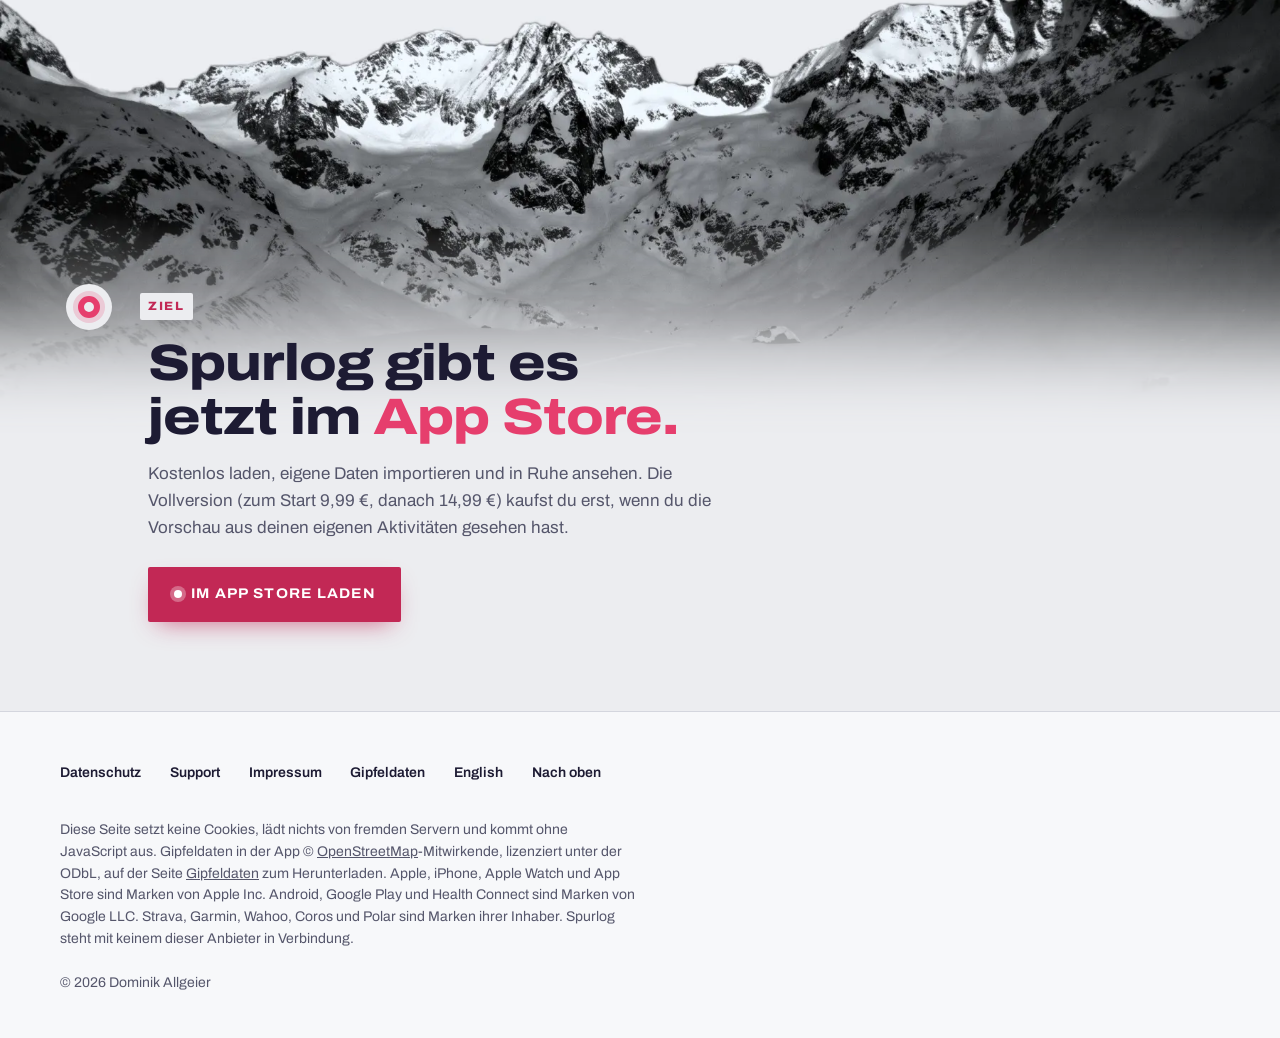
==== commit 0cb1f66d: "Startseite: iOS-Store-Schalter auf da, App-Store-Link id6832708947 Co-Authored-By: Claude Opus 5.5 <" ====
--- a/index.html
+++ b/index.html
@@ -3,7 +3,7 @@
      PREIS-SCHALTER: data-preis="vor" (vor dem Start), "start" (Einführungspreis läuft, Enddatum sichtbar) oder "voll" (regulärer Preis).
      Beträge und Enddatum stehen an den Stellen mit dem Kommentar PREIS. Der voraussichtliche Starttermin steht bei STARTTERMIN.
      Dieselben Schalter gibt es in en/index.html. -->
-<html lang="de" data-ios="bald" data-android="bald" data-preis="vor">
+<html lang="de" data-ios="da" data-android="bald" data-preis="vor">
 <head>
 <meta charset="utf-8">
 <meta name="viewport" content="width=device-width, initial-scale=1, viewport-fit=cover">
@@ -435,7 +435,7 @@
       </div>
       <div class="cta-row">
         <!-- STORE-LINK App Store: href eintragen, bevor data-ios="da" gesetzt wird -->
-        <a class="store ios-da" href="https://apps.apple.com/de/app/APP-STORE-ID">Im App Store laden</a>
+        <a class="store ios-da" href="https://apps.apple.com/de/app/id6832708947">Im App Store laden</a>
         <!-- STORE-LINK Google Play: Anwendungs-ID prüfen, bevor data-android="da" gesetzt wird -->
         <a class="store alt an-da" href="https://play.google.com/store/apps/details?id=com.dominikallgeier.spurlog&amp;hl=de">Bei Google Play laden</a>
         <a class="more ios-da" href="#funktionen">Was Spurlog kann</a>
@@ -732,7 +732,7 @@
         <a class="notify ios-bald" href="mailto:dominik.allgeier.apps@gmail.com?subject=Spurlog%3A%20Bescheid%20zum%20Start&amp;body=Bitte%20gib%20mir%20Bescheid%2C%20wenn%20Spurlog%20erscheint.%0A%0AIch%20nutze%3A%20iPhone%20/%20Android">Sag mir Bescheid</a>
         <a class="more ios-bald" href="#umziehen">So holst du deinen Strava-Export</a>
         <!-- STORE-LINK App Store: href eintragen, bevor data-ios="da" gesetzt wird -->
-        <a class="store ios-da" href="https://apps.apple.com/de/app/APP-STORE-ID">Im App Store laden</a>
+        <a class="store ios-da" href="https://apps.apple.com/de/app/id6832708947">Im App Store laden</a>
         <!-- STORE-LINK Google Play: Anwendungs-ID prüfen, bevor data-android="da" gesetzt wird -->
         <a class="store alt an-da" href="https://play.google.com/store/apps/details?id=com.dominikallgeier.spurlog&amp;hl=de">Bei Google Play laden</a>
     </div>
